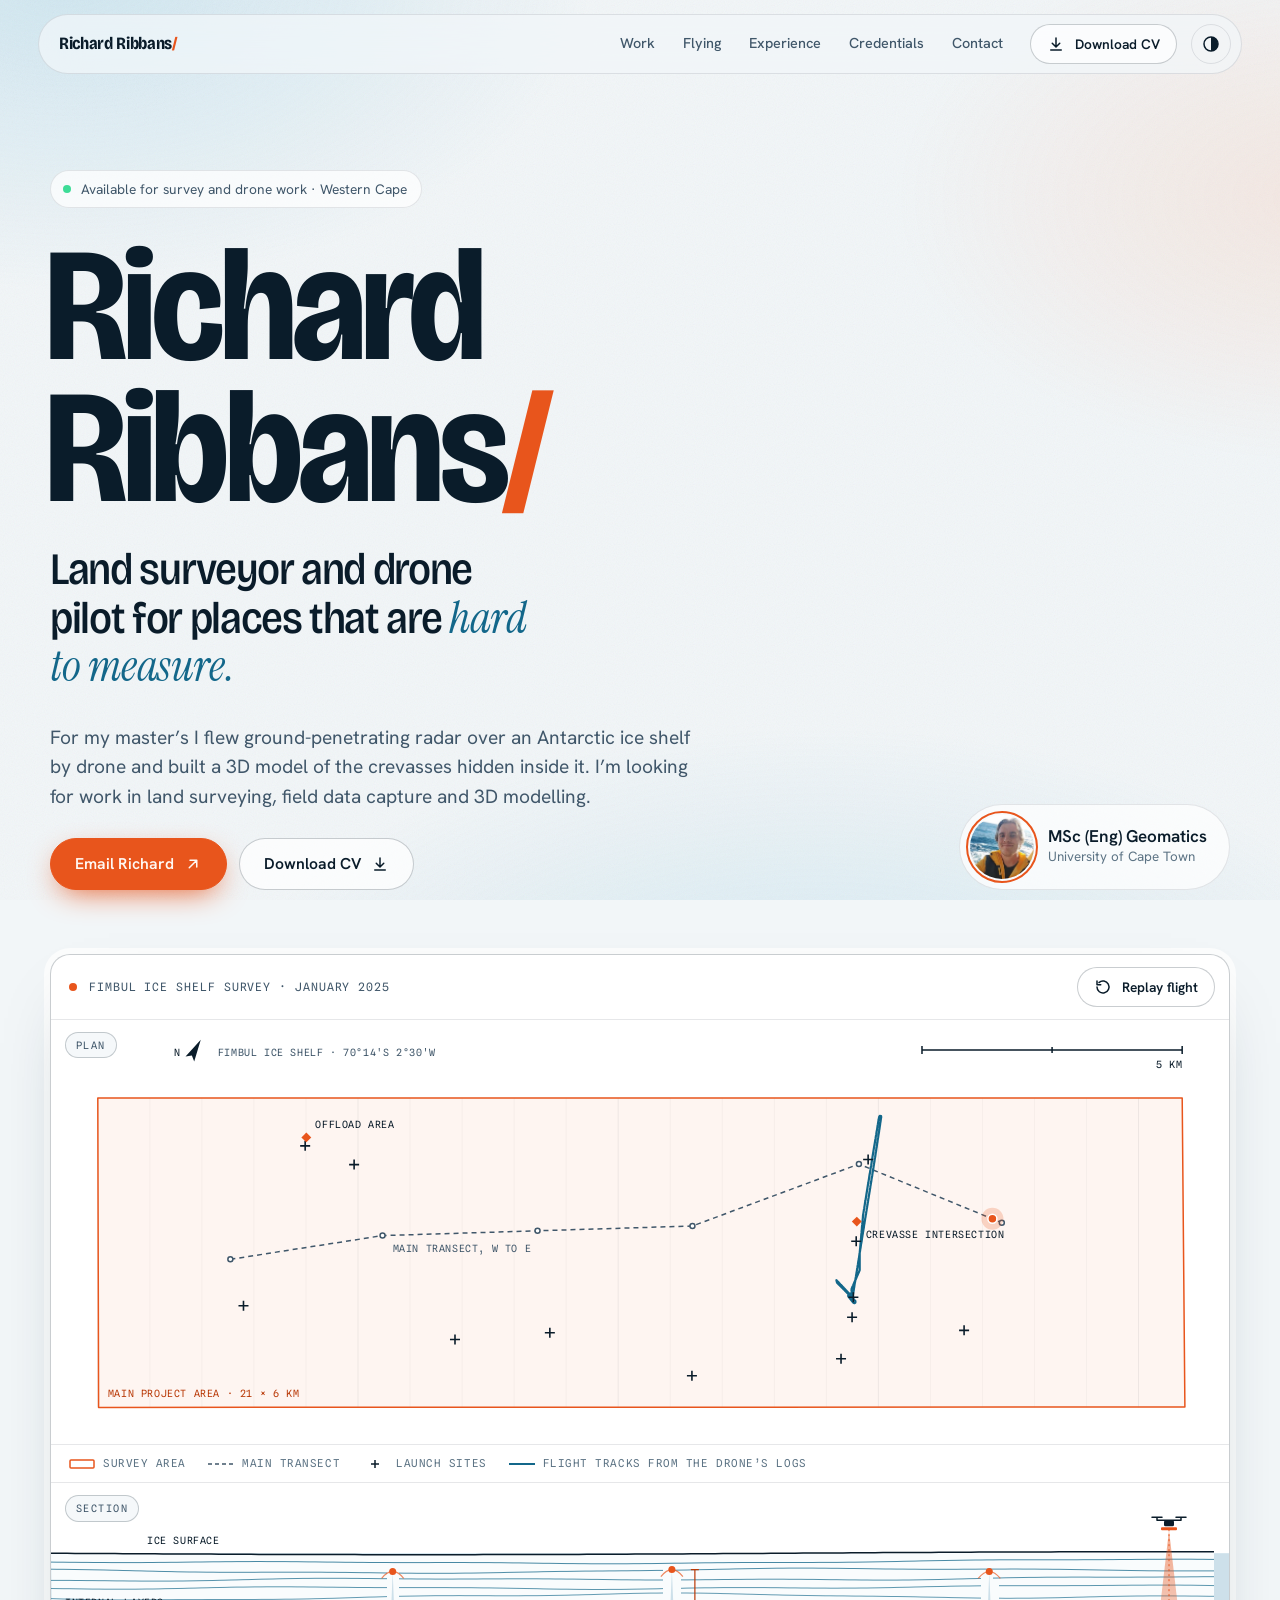
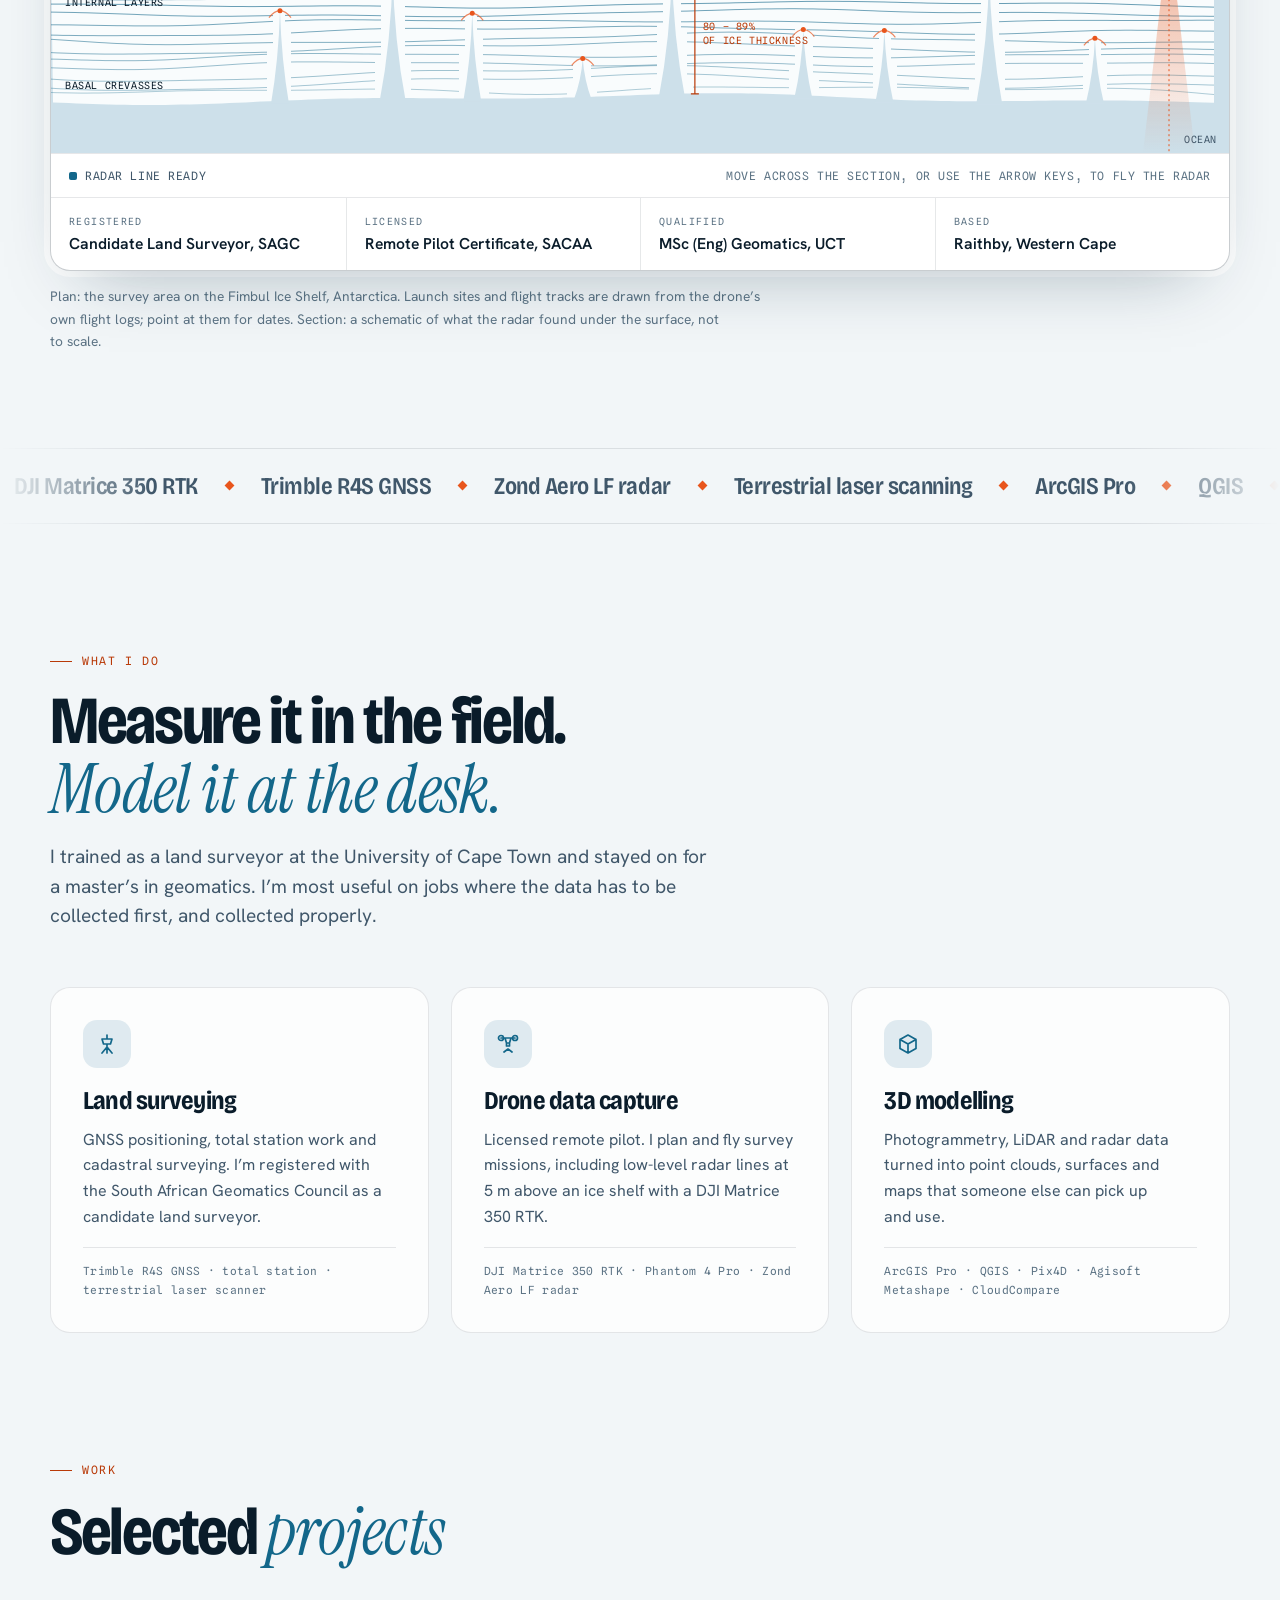
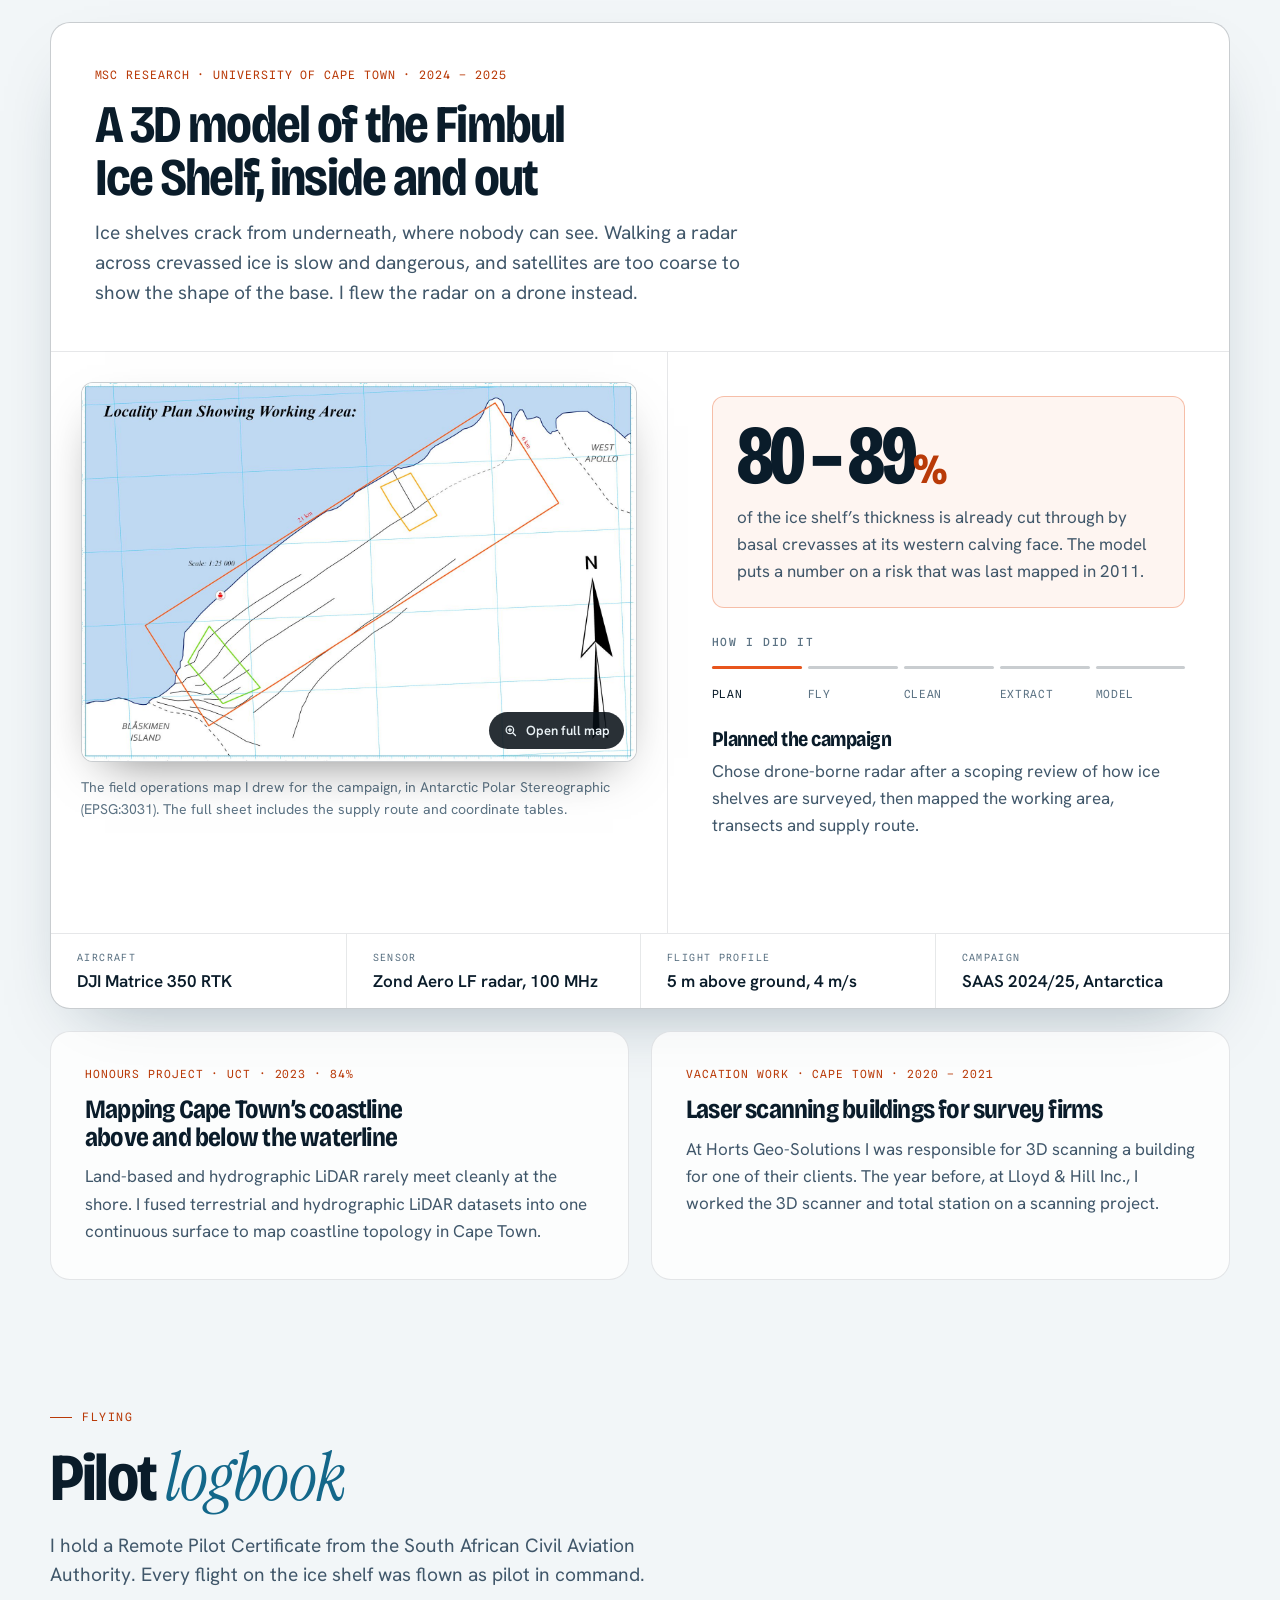
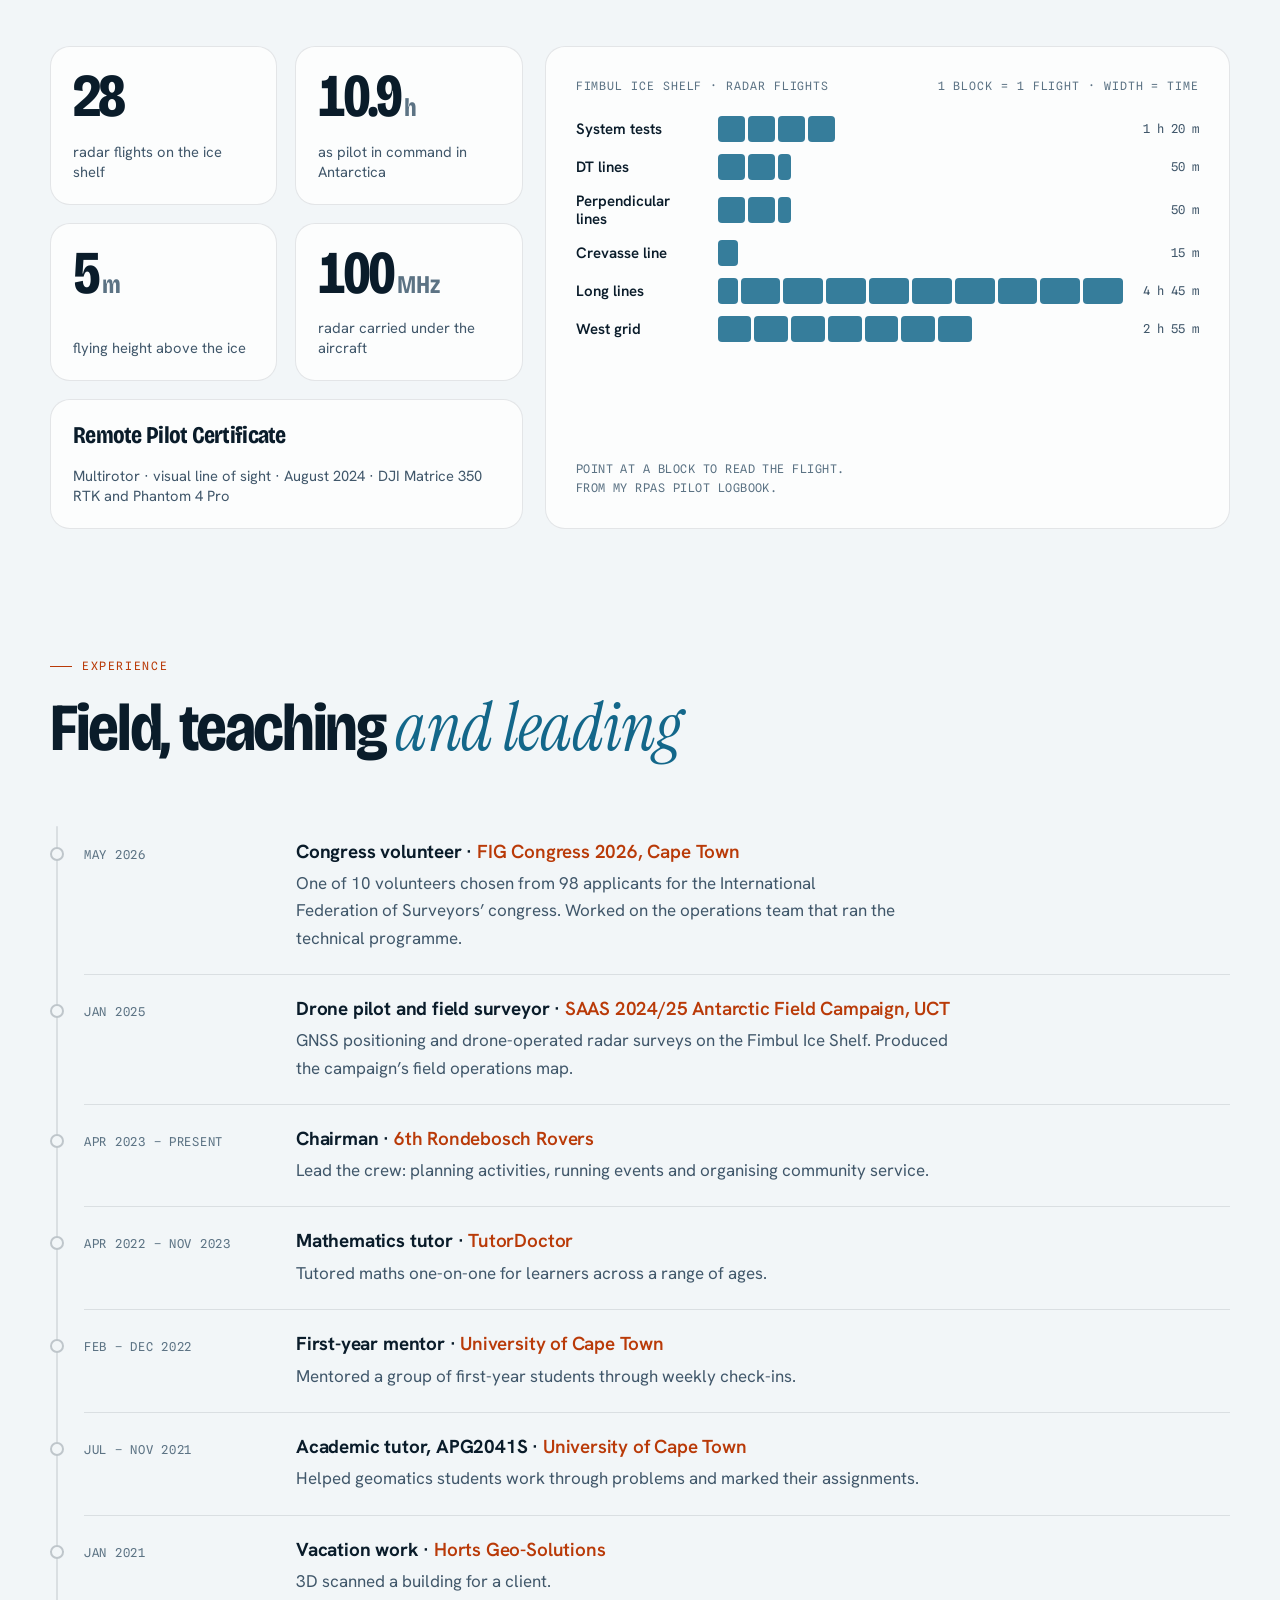
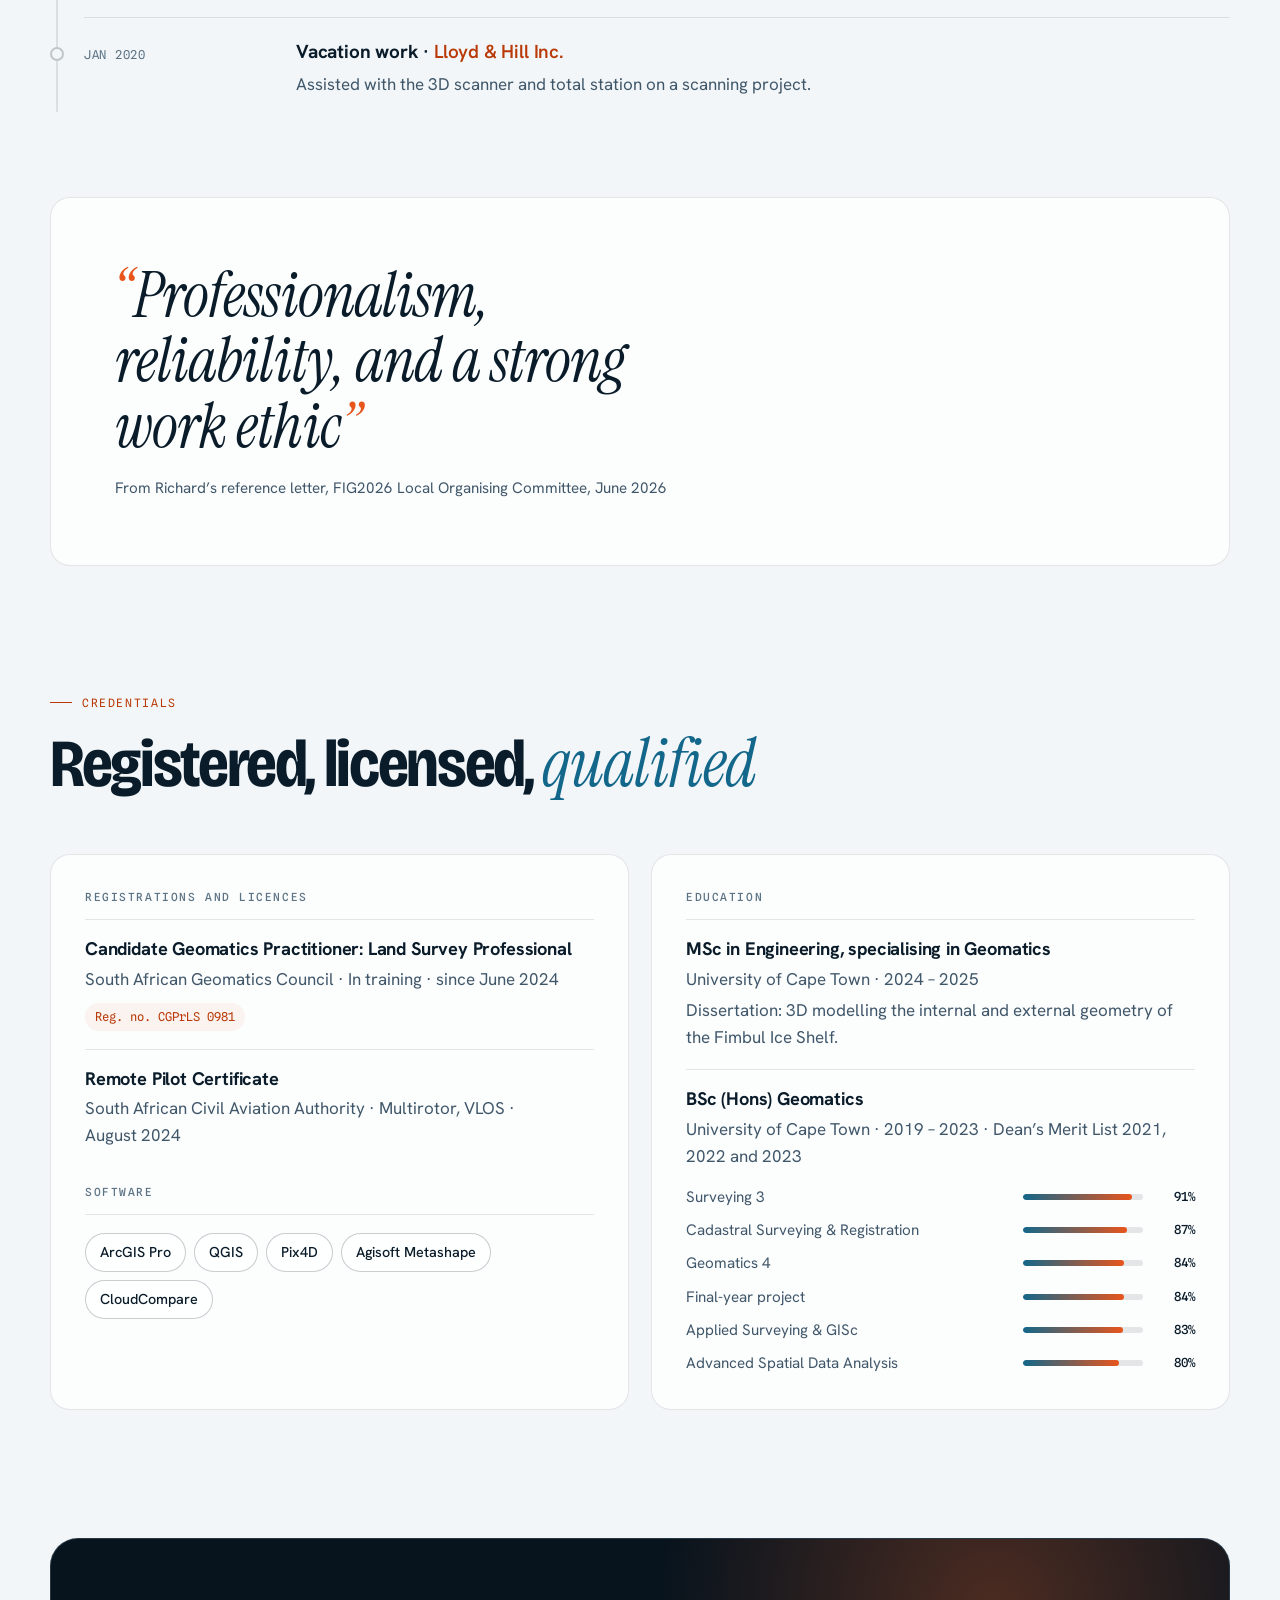
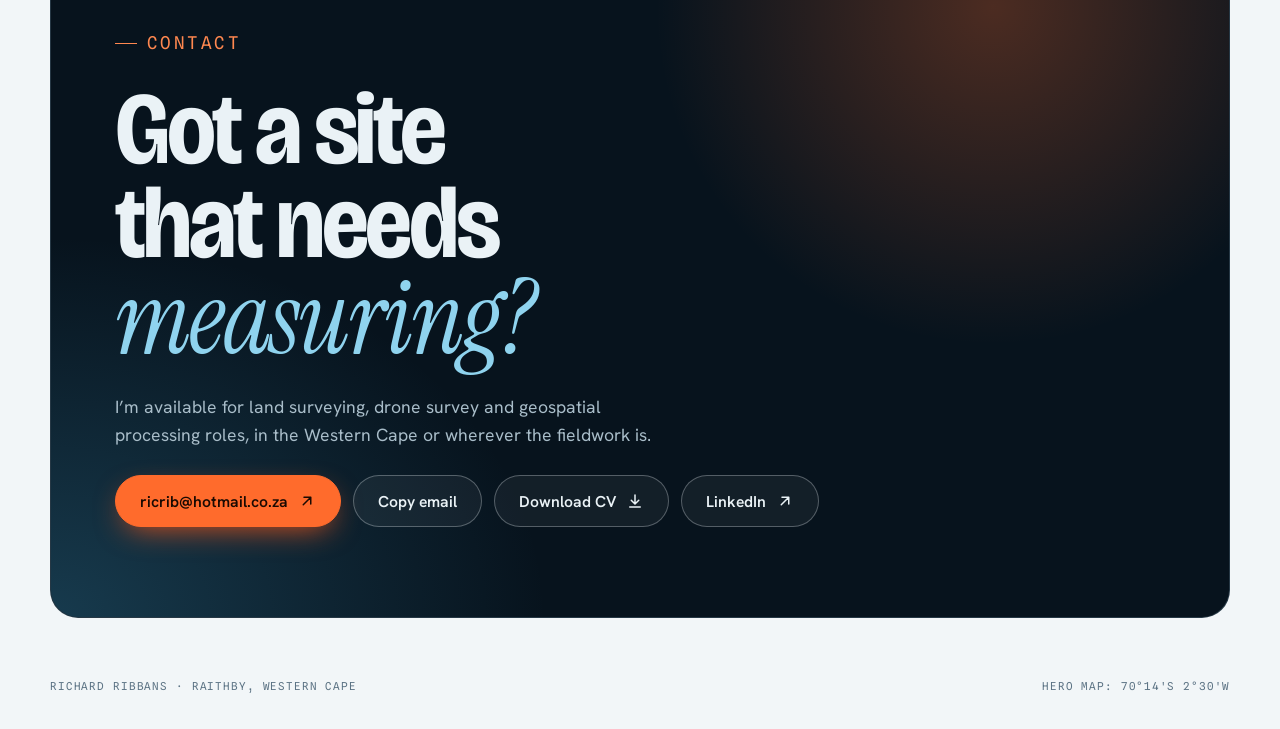
==== index.html @ b188e845 "Add Richard Ribbans portfolio site Single-page portfolio with interactive Fimbul Ice Shelf survey pl" ====
<!doctype html>
<html lang="en">
<head>
<meta charset="utf-8">
<meta name="viewport" content="width=device-width, initial-scale=1, viewport-fit=cover">
<title>Richard Ribbans · Land Surveyor &amp; Drone Pilot</title>
<meta name="description" content="Richard Ribbans is a geomatics graduate, candidate land surveyor and licensed drone pilot in the Western Cape. He flew ground-penetrating radar over Antarctica’s Fimbul Ice Shelf and built a 3D model of its crevasses.">
<meta name="color-scheme" content="dark light">
<meta name="theme-color" content="#060E16">
<meta property="og:type" content="website">
<meta property="og:title" content="Richard Ribbans · Land Surveyor &amp; Drone Pilot">
<meta property="og:description" content="Candidate land surveyor and drone pilot. Drone-borne radar on an Antarctic ice shelf, LiDAR, photogrammetry and field surveying.">
<meta property="og:image" content="assets/fimbul-locality-plan.jpg">
<link rel="icon" href="data:image/svg+xml,%3Csvg xmlns='http://www.w3.org/2000/svg' viewBox='0 0 32 32'%3E%3Crect width='32' height='32' rx='8' fill='%23060E16'/%3E%3Cpath d='M5 21h22' stroke='%23EAF2F6' stroke-width='2'/%3E%3Cpath d='M11 27l3-13 3 13zM19 27l2-9 2 9z' fill='%23FF6B2C'/%3E%3C/svg%3E">
<link rel="preconnect" href="https://fonts.googleapis.com">
<link rel="preconnect" href="https://fonts.gstatic.com" crossorigin>
<link rel="stylesheet" href="https://fonts.googleapis.com/css2?family=Bricolage+Grotesque:opsz,wdth,wght@12..96,75..100,400..800&family=Hanken+Grotesk:wght@400..700&family=Instrument+Serif:ital@0;1&family=Spline+Sans+Mono:wght@400..600&display=swap">
<script>document.documentElement.classList.add('js');try{var t=localStorage.getItem('theme');if(t==='light'||t==='dark')document.documentElement.dataset.theme=t}catch(e){}</script>
<script type="application/ld+json">{"@context":"https://schema.org","@type":"Person","name":"Richard Ribbans","jobTitle":"Candidate Land Surveyor and Drone Pilot","email":"mailto:ricrib@hotmail.co.za","alumniOf":"University of Cape Town","address":{"@type":"PostalAddress","addressLocality":"Raithby","addressRegion":"Western Cape","addressCountry":"ZA"},"sameAs":["https://www.linkedin.com/in/richard-ribbans-9211b8159"]}</script>
<style>
:root{
  /* Polar night: near-black navy, glacier-blue for data, hi-vis survey orange for anything you act on. */
  --bg:#060E16; --bg-2:#0A1722; --snow:#0C1B28; --card:rgba(255,255,255,.035); --card-2:rgba(255,255,255,.06);
  --stroke:rgba(160,205,228,.14); --stroke-2:rgba(160,205,228,.26);
  --ink:#EAF2F6; --ink-2:#A9BDC9; --ink-3:#7C93A2;
  --glacier:#8FD3EE; --glacier-dim:rgba(143,211,238,.14);
  --flag:#FF8850; --flag-fill:#FF6B2C; --flag-ink:#1A0A02; --flag-wash:rgba(255,107,44,.07);
  --ocean:#0A2B3F; --firn:#102738; --line:rgba(160,205,228,.10);
  --glow-a:rgba(60,150,190,.22); --glow-b:rgba(255,107,44,.10);
  --shadow:0 30px 80px -30px rgba(0,0,0,.7);
  --veil:rgba(8,18,27,.72);

  --f-display:"Bricolage Grotesque","Helvetica Neue",Arial,sans-serif;
  --f-serif:"Instrument Serif",Georgia,"Times New Roman",serif;
  --f-body:"Hanken Grotesk","Helvetica Neue",Arial,sans-serif;
  --f-mono:"Spline Sans Mono",ui-monospace,SFMono-Regular,Menlo,Consolas,monospace;

  --wrap:1180px; --gutter:clamp(18px,4vw,44px); --r:20px; --r-sm:12px;
  --ease:cubic-bezier(.2,.7,.1,1);
  color-scheme:dark;
}
@media (prefers-color-scheme: light){
  :root:not([data-theme="dark"]){
    --bg:#F2F6F8; --bg-2:#E8EFF2; --snow:#FFFFFF; --card:rgba(255,255,255,.72); --card-2:rgba(255,255,255,.95);
    --stroke:rgba(10,28,42,.10); --stroke-2:rgba(10,28,42,.22);
    --ink:#0A1C2A; --ink-2:#40576A; --ink-3:#5C7384;
    --glacier:#13678A; --glacier-dim:rgba(19,103,138,.12);
    --flag:#B93A08; --flag-fill:#E8551C; --flag-ink:#FFF8F3; --flag-wash:rgba(232,85,28,.06);
    --ocean:#CDE0EA; --firn:#F9FCFD; --line:rgba(10,28,42,.07);
    --glow-a:rgba(80,170,210,.22); --glow-b:rgba(255,120,60,.12);
    --shadow:0 30px 70px -34px rgba(10,40,60,.35);
    --veil:rgba(242,246,248,.75);
    color-scheme:light;
  }
}
:root[data-theme="light"]{
  --bg:#F2F6F8; --bg-2:#E8EFF2; --snow:#FFFFFF; --card:rgba(255,255,255,.72); --card-2:rgba(255,255,255,.95);
  --stroke:rgba(10,28,42,.10); --stroke-2:rgba(10,28,42,.22);
  --ink:#0A1C2A; --ink-2:#40576A; --ink-3:#5C7384;
  --glacier:#13678A; --glacier-dim:rgba(19,103,138,.12);
  --flag:#B93A08; --flag-fill:#E8551C; --flag-ink:#FFF8F3; --flag-wash:rgba(232,85,28,.06);
  --ocean:#CDE0EA; --firn:#F9FCFD; --line:rgba(10,28,42,.07);
  --glow-a:rgba(80,170,210,.22); --glow-b:rgba(255,120,60,.12);
  --shadow:0 30px 70px -34px rgba(10,40,60,.35);
  --veil:rgba(242,246,248,.75);
  color-scheme:light;
}

*,*::before,*::after{box-sizing:border-box}
html{scroll-behavior:smooth;-webkit-text-size-adjust:100%;scroll-padding-top:96px}
body{margin:0;background:var(--bg);color:var(--ink);font-family:var(--f-body);font-size:1.0625rem;line-height:1.6;-webkit-font-smoothing:antialiased;overflow-x:hidden}
body:has(dialog[open]){overflow:hidden}
img,svg{max-width:100%;display:block}
a{color:inherit}
h1,h2,h3{margin:0;text-wrap:balance}
p{margin:0;text-wrap:pretty}
ul,ol,dl,dd,figure,blockquote{margin:0;padding:0}
ul,ol{list-style:none}
button{font:inherit;color:inherit}
:focus-visible{outline:2px solid var(--flag-fill);outline-offset:3px;border-radius:6px}
::selection{background:var(--flag-fill);color:var(--flag-ink)}
.wrap{width:100%;max-width:calc(var(--wrap) + 2*var(--gutter));margin-inline:auto;padding-inline:var(--gutter)}
.sr-only{position:absolute;width:1px;height:1px;margin:-1px;overflow:hidden;clip:rect(0,0,0,0);white-space:nowrap}
.skip{position:absolute;left:12px;top:-60px;z-index:200;background:var(--flag-fill);color:var(--flag-ink);padding:10px 16px;font-weight:600;text-decoration:none;border-radius:10px}
.skip:focus{top:12px}

/* Atmosphere: two soft lights and a fine grain, fixed behind everything */
.atmo{position:fixed;inset:0;z-index:-1;pointer-events:none;overflow:hidden}
.atmo::before{content:"";position:absolute;inset:-20%;background:radial-gradient(42% 36% at 18% 12%,var(--glow-a),transparent 70%),radial-gradient(34% 30% at 88% 30%,var(--glow-b),transparent 70%),radial-gradient(50% 40% at 60% 100%,var(--glow-a),transparent 70%);animation:drift 26s ease-in-out infinite alternate}
.atmo::after{content:"";position:absolute;inset:0;opacity:.07;mix-blend-mode:overlay;background-image:url("data:image/svg+xml,%3Csvg xmlns='http://www.w3.org/2000/svg' width='160' height='160'%3E%3Cfilter id='n'%3E%3CfeTurbulence type='fractalNoise' baseFrequency='.9' numOctaves='2' stitchTiles='stitch'/%3E%3C/filter%3E%3Crect width='100%25' height='100%25' filter='url(%23n)'/%3E%3C/svg%3E")}
@keyframes drift{to{transform:translate3d(3%,-2%,0) scale(1.06)}}
.progress{position:fixed;left:0;top:0;height:2px;width:100%;z-index:120;background:linear-gradient(90deg,var(--glacier),var(--flag-fill));transform-origin:0 50%;transform:scaleX(0)}

/* Type */
.mono{font-family:var(--f-mono);font-size:.72rem;letter-spacing:.08em;text-transform:uppercase}
.kicker{display:inline-flex;align-items:center;gap:10px;font-family:var(--f-mono);font-size:.72rem;letter-spacing:.14em;text-transform:uppercase;color:var(--flag)}
.kicker::before{content:"";width:22px;height:1px;background:currentColor}
.h2{font-family:var(--f-display);font-stretch:85%;font-weight:700;font-size:clamp(2.3rem,5.4vw,4.2rem);line-height:1;letter-spacing:-.035em}
.h2 em,.hero-tag em{font-family:var(--f-serif);font-style:italic;font-weight:400;letter-spacing:-.01em;color:var(--glacier)}
.lede{font-size:clamp(1.08rem,1.5vw,1.25rem);line-height:1.55;color:var(--ink-2);max-width:60ch}

/* Buttons */
.btn{position:relative;display:inline-flex;align-items:center;gap:10px;min-height:52px;padding:0 24px;border-radius:999px;font-weight:600;font-size:.98rem;text-decoration:none;border:1px solid var(--stroke-2);background:var(--card);color:var(--ink);cursor:pointer;transition:background .25s,border-color .25s,color .25s,box-shadow .25s,transform .35s var(--ease);-webkit-tap-highlight-color:transparent;touch-action:manipulation}
.btn svg{width:18px;height:18px;flex:none;transition:transform .3s var(--ease)}
.btn:hover{border-color:var(--ink);background:var(--card-2)}
.btn:hover .i-arrow{transform:translate(3px,-3px)}
.btn:hover .i-down{transform:translateY(3px)}
.btn-primary{background:var(--flag-fill);border-color:var(--flag-fill);color:var(--flag-ink);box-shadow:0 10px 30px -10px var(--flag-fill)}
.btn-primary:hover{background:var(--flag-fill);border-color:var(--flag-fill);box-shadow:0 16px 40px -10px var(--flag-fill)}
.btn-sm{min-height:40px;padding:0 16px;font-size:.86rem}

/* Header: a floating glass bar */
.head{position:fixed;top:max(14px,env(safe-area-inset-top));left:0;right:0;z-index:100;pointer-events:none}
.head-in{pointer-events:auto;max-width:calc(var(--wrap) + 24px);margin-inline:auto;width:calc(100% - 2*var(--gutter) + 24px);height:60px;display:flex;align-items:center;gap:14px;padding:0 10px 0 20px;border-radius:999px;background:var(--veil);border:1px solid var(--stroke);backdrop-filter:blur(18px) saturate(1.4);-webkit-backdrop-filter:blur(18px) saturate(1.4);box-shadow:var(--shadow)}
.brand{font-family:var(--f-display);font-stretch:85%;font-weight:700;font-size:1.08rem;letter-spacing:-.02em;text-decoration:none;white-space:nowrap}
.brand b{color:var(--flag-fill)}
.nav{margin-left:auto;display:flex;gap:2px}
.nav a{position:relative;font-size:.9rem;font-weight:500;text-decoration:none;color:var(--ink-2);padding:8px 13px;border-radius:999px;transition:color .2s,background .2s}
.nav a:hover{color:var(--ink)}
.nav a.on{color:var(--ink);background:var(--card-2)}
.theme{width:40px;height:40px;display:grid;place-items:center;border:1px solid var(--stroke);border-radius:50%;background:transparent;cursor:pointer;flex:none;transition:border-color .2s,transform .5s var(--ease)}
.theme:hover{border-color:var(--ink);transform:rotate(180deg)}
@media (max-width:900px){.nav{display:none}.head-in .btn{margin-left:auto}}
@media (max-width:420px){.head-in .btn span{display:none}.head-in .btn{padding:0 12px}}

/* Hero */
.hero{padding:clamp(120px,15vw,170px) 0 0}
.status{display:inline-flex;align-items:center;gap:10px;padding:7px 14px 7px 12px;border-radius:999px;border:1px solid var(--stroke);background:var(--card);font-size:.86rem;color:var(--ink-2)}
.status i{width:8px;height:8px;border-radius:50%;background:#3DDC97;box-shadow:0 0 0 0 rgba(61,220,151,.6);animation:pulse 2.4s infinite;flex:none}
@keyframes pulse{70%{box-shadow:0 0 0 9px rgba(61,220,151,0)}100%{box-shadow:0 0 0 0 rgba(61,220,151,0)}}
.hero-name{margin-top:clamp(18px,2.4vw,28px);font-family:var(--f-display);font-stretch:88%;font-weight:700;font-size:clamp(3.4rem,12.6vw,10.8rem);line-height:.88;letter-spacing:-.03em;margin-left:-.03em}
.hero-name .ln{display:block;overflow:hidden;padding-bottom:.08em;margin-bottom:-.08em}
.hero-name .ln>span{display:inline-block}
.js .hero-name .ln>span{transform:translateY(105%);animation:rise 1s var(--ease) forwards}
.js .hero-name .ln:nth-child(2)>span{animation-delay:.12s}
.hero-name b{color:var(--flag-fill);font-weight:700}
@keyframes rise{to{transform:none}}
.hero-tag{margin-top:clamp(16px,2vw,26px);font-family:var(--f-display);font-stretch:90%;font-weight:500;font-size:clamp(1.5rem,3.5vw,2.9rem);line-height:1.08;letter-spacing:-.03em;max-width:21ch}
.hero-row{display:grid;grid-template-columns:minmax(0,1fr) auto;gap:clamp(20px,4vw,56px);align-items:end;margin-top:clamp(20px,2.6vw,32px)}
.hero-cta{display:flex;flex-wrap:wrap;gap:12px;margin-top:26px}
.who{display:flex;align-items:center;gap:14px;padding:10px 22px 10px 10px;border-radius:999px;border:1px solid var(--stroke);background:var(--card)}
.who img{width:64px;height:64px;border-radius:50%;object-fit:cover;outline:2px solid var(--flag-fill);outline-offset:2px}
.who b{display:block;font-weight:600;line-height:1.2}
.who span{display:block;font-size:.84rem;color:var(--ink-3)}
@media (max-width:820px){.hero-row{grid-template-columns:1fr;align-items:start}.who{justify-self:start}}

/* The sheet: plan above, section below, title block at the foot — laid out the way a survey drawing is. */
.sheet{position:relative;margin-top:clamp(36px,5vw,64px);border-radius:var(--r);border:1px solid var(--stroke-2);background:var(--snow);box-shadow:var(--shadow),0 0 0 6px var(--card);overflow:hidden}
.sheet-bar{display:flex;align-items:center;gap:12px;padding:12px 14px 12px 18px;border-bottom:1px solid var(--stroke)}
.sheet-bar .mono{color:var(--ink-2)}
.sheet-bar .dot{width:8px;height:8px;border-radius:50%;background:var(--flag-fill);flex:none}
.sheet-bar button{margin-left:auto}
.panel{position:relative;border-bottom:1px solid var(--stroke)}
.panel-tag{position:absolute;left:14px;top:12px;z-index:2;border:1px solid var(--stroke-2);background:var(--veil);border-radius:999px;font-family:var(--f-mono);font-size:.64rem;letter-spacing:.14em;text-transform:uppercase;padding:4px 10px;color:var(--ink-2)}
.panel svg{width:100%;height:auto}
#section{cursor:ew-resize;touch-action:pan-y}
.sheet text{font-family:var(--f-mono);font-size:10px;letter-spacing:.06em;text-transform:uppercase;fill:var(--ink-2)}
.sheet .t-strong{fill:var(--ink)}
.sheet .t-flag{fill:var(--flag)}
.hit{fill:transparent;stroke:transparent;cursor:pointer;outline-offset:0}
.site-mark{transition:stroke .2s}
.hit:hover+.site-mark,.hit:focus-visible+.site-mark{stroke:var(--flag-fill)}
.tip{position:absolute;z-index:5;pointer-events:none;transform:translate(-50%,calc(-100% - 12px));padding:7px 11px;border-radius:10px;background:var(--ink);color:var(--bg);font-family:var(--f-mono);font-size:.68rem;letter-spacing:.04em;white-space:nowrap;opacity:0;transition:opacity .15s}
.tip.on{opacity:1}
.readout{display:flex;flex-wrap:wrap;align-items:center;gap:8px 18px;padding:11px 18px;border-bottom:1px solid var(--stroke);font-family:var(--f-mono);font-size:.72rem;letter-spacing:.05em;text-transform:uppercase;color:var(--ink-2);min-height:44px}
.readout b{font-weight:500;color:var(--ink)}
.readout .state{display:inline-flex;align-items:center;gap:8px}
.readout .state::before{content:"";width:8px;height:8px;border-radius:2px;background:var(--glacier)}
.readout .state.hot{color:var(--flag)}
.readout .state.hot::before{background:var(--flag-fill)}
.readout .hint{margin-left:auto;color:var(--ink-3)}
.legend{display:flex;flex-wrap:wrap;gap:6px 22px;padding:10px 18px;border-bottom:1px solid var(--stroke);font-family:var(--f-mono);font-size:.68rem;letter-spacing:.05em;text-transform:uppercase;color:var(--ink-3)}
.legend span{display:inline-flex;align-items:center;gap:8px}
.legend svg{width:26px;height:10px;flex:none}
.titleblock{display:grid;grid-template-columns:repeat(4,1fr)}
.titleblock div{padding:16px 18px;border-left:1px solid var(--stroke)}
.titleblock div:first-child{border-left:0}
.titleblock dt{font-family:var(--f-mono);font-size:.62rem;letter-spacing:.14em;text-transform:uppercase;color:var(--ink-3)}
.titleblock dd{font-weight:600;font-size:.98rem;line-height:1.3;margin-top:4px}
@media (max-width:760px){.titleblock{grid-template-columns:1fr 1fr}.titleblock div:nth-child(3){border-left:0}.titleblock div:nth-child(n+3){border-top:1px solid var(--stroke)}.readout .hint{margin-left:0}}
.sheet-note{margin-top:14px;font-size:.86rem;color:var(--ink-3);max-width:90ch}
.trk{fill:none;stroke:var(--glacier);stroke-width:2.2;stroke-linejoin:round;stroke-linecap:round;stroke-dasharray:1;stroke-dashoffset:1;animation:draw 2.6s .5s ease-out forwards}
@keyframes draw{to{stroke-dashoffset:0}}
.drawn .trk{animation:none;stroke-dashoffset:0}
.drawn .hero-name .ln>span{animation:none;transform:none}

/* Kit marquee */
.kit-band{margin-top:clamp(56px,8vw,96px);border-block:1px solid var(--stroke);overflow:hidden;-webkit-mask-image:linear-gradient(90deg,transparent,#000 12%,#000 88%,transparent);mask-image:linear-gradient(90deg,transparent,#000 12%,#000 88%,transparent)}
.kit-track{display:flex;width:max-content;animation:slide 44s linear infinite}
.kit-band:hover .kit-track,.kit-band.paused .kit-track{animation-play-state:paused}
.kit-track ul{display:flex;flex:none}
.kit-track li{display:flex;align-items:center;gap:28px;padding:18px 14px;font-family:var(--f-display);font-stretch:85%;font-weight:600;font-size:clamp(1.1rem,2vw,1.5rem);letter-spacing:-.02em;color:var(--ink-2);white-space:nowrap}
.kit-track li::after{content:"";width:7px;height:7px;background:var(--flag-fill);transform:rotate(45deg)}
@keyframes slide{to{transform:translateX(-50%)}}

/* Sections */
.sec{padding:clamp(72px,10vw,136px) 0 0}
.sec-head{display:grid;gap:18px;margin-bottom:clamp(30px,4.4vw,56px);justify-items:start}

/* Reveal on scroll (only when JS is running) */
.js [data-r]{opacity:0;transform:translateY(26px);transition:opacity .8s var(--ease),transform .9s var(--ease);transition-delay:calc(var(--i,0)*80ms)}
.js [data-r].in{opacity:1;transform:none}

/* Cards with a cursor-following light */
.glass{position:relative;border-radius:var(--r);border:1px solid var(--stroke);background:var(--card);overflow:hidden}
.glass::before{content:"";position:absolute;inset:0;pointer-events:none;opacity:0;transition:opacity .35s;background:radial-gradient(380px circle at var(--mx,50%) var(--my,50%),var(--glacier-dim),transparent 65%)}
.glass:hover{border-color:var(--stroke-2)}
.glass:hover::before{opacity:1}
.glass>*{position:relative}
.lift{transition:opacity .8s var(--ease),transform .5s var(--ease),border-color .3s}
.js .lift.in:hover,.lift:hover{transform:translateY(-6px)}

.does{display:grid;grid-template-columns:repeat(3,1fr);gap:clamp(14px,2vw,22px)}
.does li{padding:clamp(22px,2.6vw,32px);display:grid;gap:12px;align-content:start}
.does .ico{width:48px;height:48px;border-radius:14px;display:grid;place-items:center;background:var(--glacier-dim);color:var(--glacier);margin-bottom:8px}
.does .ico svg{width:24px;height:24px}
.does h3{font-family:var(--f-display);font-stretch:85%;font-weight:700;font-size:1.6rem;line-height:1.05;letter-spacing:-.03em}
.does p{color:var(--ink-2);font-size:1rem}
.does .kit{margin-top:6px;padding-top:14px;border-top:1px solid var(--stroke);font-family:var(--f-mono);font-size:.7rem;letter-spacing:.03em;color:var(--ink-3);line-height:1.7}
@media (max-width:860px){.does{grid-template-columns:1fr}}

/* Case study */
.case{border-radius:var(--r);border:1px solid var(--stroke-2);background:var(--snow);box-shadow:var(--shadow);overflow:hidden}
.case-head{padding:clamp(22px,3.4vw,44px);border-bottom:1px solid var(--stroke);display:grid;gap:14px}
.case-head h3{font-family:var(--f-display);font-stretch:85%;font-weight:700;font-size:clamp(1.9rem,4.4vw,3.3rem);line-height:1;letter-spacing:-.035em;max-width:18ch}
.case-body{display:grid;grid-template-columns:minmax(0,1.1fr) minmax(0,1fr)}
.case-fig{border-right:1px solid var(--stroke);padding:clamp(16px,2.4vw,30px);display:flex;flex-direction:column;gap:14px;perspective:1100px}
.zoom{position:relative;display:block;padding:0;border:1px solid var(--stroke-2);border-radius:var(--r-sm);overflow:hidden;background:#fff;cursor:zoom-in;transition:transform .5s var(--ease),box-shadow .5s;box-shadow:0 20px 50px -24px rgba(0,0,0,.55)}
.zoom img{width:100%;height:auto}
.zoom span{position:absolute;right:12px;bottom:12px;display:inline-flex;align-items:center;gap:8px;padding:8px 14px;border-radius:999px;background:rgba(6,14,22,.86);color:#EAF2F6;font-size:.82rem;font-weight:600}
.zoom span svg{width:15px;height:15px}
.case-fig figcaption{font-size:.88rem;color:var(--ink-3)}
.case-text{padding:clamp(22px,3.4vw,44px);display:grid;gap:26px;align-content:start}
.finding{position:relative;padding:22px 24px;border-radius:var(--r-sm);background:var(--flag-wash);border:1px solid color-mix(in srgb,var(--flag-fill) 34%,transparent)}
.finding strong{display:block;font-family:var(--f-display);font-stretch:80%;font-weight:700;font-size:clamp(3.2rem,7vw,5.2rem);line-height:.9;letter-spacing:-.05em;font-variant-numeric:tabular-nums}
.finding strong small{font-size:.5em;color:var(--flag);letter-spacing:-.02em}
.finding>span{display:block;margin-top:10px;color:var(--ink-2)}

/* Method stepper */
.method h4{margin:0 0 14px;font-family:var(--f-mono);font-size:.7rem;font-weight:500;letter-spacing:.14em;text-transform:uppercase;color:var(--ink-3)}
.method-nav{display:none}
.js .method-nav{display:grid;grid-template-columns:repeat(5,1fr);gap:6px;margin-bottom:18px}
.method-nav button{position:relative;min-height:44px;padding:14px 0 0;border:0;background:none;text-align:left;cursor:pointer;font-family:var(--f-mono);font-size:.7rem;letter-spacing:.06em;text-transform:uppercase;color:var(--ink-3);transition:color .2s;touch-action:manipulation}
.method-nav button::before,.method-nav button::after{content:"";position:absolute;left:0;top:0;height:3px;border-radius:3px;width:100%;background:var(--stroke-2)}
.method-nav button::after{background:var(--flag-fill);transform:scaleX(0);transform-origin:0 50%}
.method-nav button.done::after,.method-nav button.on::after{transform:scaleX(1)}
.method-nav button.on,.method-nav button:hover{color:var(--ink)}
.method-nav.auto button.on::after{animation:fill 5s linear forwards}
@keyframes fill{from{transform:scaleX(0)}to{transform:scaleX(1)}}
.steps{display:grid;gap:16px}
.steps li b{display:block;font-family:var(--f-display);font-stretch:85%;font-weight:700;font-size:1.3rem;letter-spacing:-.025em;line-height:1.15;margin-bottom:6px}
.steps li span{color:var(--ink-2)}
.js .steps{display:block;min-height:9.5em}
.js .steps li{display:none}
.js .steps li.on{display:block;animation:stepin .5s var(--ease)}
@keyframes stepin{from{opacity:0;transform:translateY(10px)}}
.spec{display:grid;grid-template-columns:repeat(4,1fr);border-top:1px solid var(--stroke)}
.spec div{padding:16px clamp(16px,2.4vw,26px);border-left:1px solid var(--stroke)}
.spec div:first-child{border-left:0}
.spec dt{font-family:var(--f-mono);font-size:.62rem;letter-spacing:.14em;text-transform:uppercase;color:var(--ink-3)}
.spec dd{font-weight:600;margin-top:4px;line-height:1.3}
@media (max-width:920px){.case-body{grid-template-columns:1fr}.case-fig{border-right:0;border-bottom:1px solid var(--stroke)}.spec{grid-template-columns:1fr 1fr}.spec div:nth-child(3){border-left:0}.spec div:nth-child(n+3){border-top:1px solid var(--stroke)}}
@media (max-width:480px){.method-nav button{font-size:.6rem;letter-spacing:.02em}.js .steps{min-height:12.5em}}

.more{display:grid;grid-template-columns:1fr 1fr;gap:clamp(14px,2vw,22px);margin-top:clamp(14px,2vw,22px)}
.card{padding:clamp(22px,2.8vw,34px);display:grid;gap:12px;align-content:start}
.card h3{font-family:var(--f-display);font-stretch:85%;font-weight:700;font-size:1.65rem;line-height:1.05;letter-spacing:-.03em}
.card p{color:var(--ink-2)}
.card .meta{font-family:var(--f-mono);font-size:.7rem;letter-spacing:.08em;text-transform:uppercase;color:var(--flag)}
@media (max-width:760px){.more{grid-template-columns:1fr}}

/* Flying */
.fly{display:grid;grid-template-columns:minmax(0,1fr) minmax(0,1.45fr);gap:clamp(14px,2vw,22px);align-items:stretch}
.nums{display:grid;grid-template-columns:1fr 1fr;gap:clamp(12px,1.6vw,18px)}
.num{padding:22px;display:grid;align-content:space-between;gap:18px;min-height:150px}
.num b{font-family:var(--f-display);font-stretch:80%;font-weight:700;font-size:clamp(2.6rem,5vw,3.8rem);line-height:.9;letter-spacing:-.05em;font-variant-numeric:tabular-nums}
.num b small{font-size:.42em;color:var(--ink-3);letter-spacing:-.01em;margin-left:4px}
.num>span{font-size:.92rem;color:var(--ink-2);line-height:1.35}
.num.wide{grid-column:1/-1;min-height:0}
.num.wide b{font-size:1.5rem;letter-spacing:-.03em;line-height:1.1}
.strip-wrap{padding:clamp(18px,2.6vw,30px);display:flex;flex-direction:column}
.strip-title{display:flex;justify-content:space-between;gap:12px;flex-wrap:wrap;margin-bottom:20px;color:var(--ink-3)}
.strip{display:grid;gap:12px}
.strip-row{display:grid;grid-template-columns:128px 1fr 62px;gap:14px;align-items:center}
.strip-row .lab{font-size:.94rem;font-weight:600;line-height:1.2}
.strip-row .tot{font-family:var(--f-mono);font-size:.76rem;color:var(--ink-2);text-align:right;white-space:nowrap}
.blocks{display:flex;gap:3px;height:26px}
.blocks i{display:block;height:100%;min-width:3px;border-radius:4px;background:var(--glacier);opacity:.85;transform-origin:0 50%;transition:background .2s,opacity .2s,transform .7s var(--ease);transition-delay:0s,0s,calc(var(--n)*26ms)}
.js .strip:not(.in) .blocks i{transform:scaleX(0)}
.blocks i:hover{background:var(--flag-fill);opacity:1}
.strip-read{margin-top:auto;padding-top:20px;font-family:var(--f-mono);font-size:.74rem;letter-spacing:.04em;text-transform:uppercase;color:var(--ink-3);min-height:4.6em}
.strip-read b{color:var(--ink);font-weight:500}
@media (max-width:920px){.fly{grid-template-columns:1fr}}
@media (max-width:480px){.strip-row{grid-template-columns:88px 1fr 52px;gap:8px}.strip-row .lab{font-size:.84rem}}

/* Experience timeline */
.xp{position:relative;padding-left:34px}
.xp::before,.xp-fill{content:"";position:absolute;left:6px;top:8px;bottom:8px;width:2px;border-radius:2px;background:var(--stroke)}
.xp-fill{background:linear-gradient(180deg,var(--flag-fill),var(--glacier));transform-origin:50% 0;transform:scaleY(0)}
.xp li{position:relative;display:grid;grid-template-columns:180px minmax(0,1fr);gap:6px 32px;padding:22px 0;border-bottom:1px solid var(--stroke)}
.xp li:last-of-type{border-bottom:0}
.xp li::before{content:"";position:absolute;left:-34px;top:29px;width:14px;height:14px;border-radius:50%;background:var(--bg);border:2px solid var(--stroke-2);transition:border-color .4s,background .4s,box-shadow .4s}
.xp li.lit::before{border-color:var(--flag-fill);background:var(--flag-fill);box-shadow:0 0 0 5px var(--flag-wash)}
.xp .when{font-family:var(--f-mono);font-size:.76rem;letter-spacing:.06em;text-transform:uppercase;color:var(--ink-3);padding-top:5px}
.xp h3{font-size:1.18rem;font-weight:700;line-height:1.3;letter-spacing:-.01em}
.xp .org{color:var(--flag);font-weight:600}
.xp p{color:var(--ink-2);margin-top:6px;max-width:66ch}
@media (max-width:720px){.xp li{grid-template-columns:1fr}}

.quote{margin-top:clamp(40px,6vw,80px);padding:clamp(28px,5vw,64px);display:grid;gap:18px}
.quote blockquote{font-family:var(--f-serif);font-style:italic;font-size:clamp(2rem,5vw,3.9rem);line-height:1.05;letter-spacing:-.015em;max-width:20ch}
.quote blockquote::before{content:"“";color:var(--flag-fill)}
.quote blockquote::after{content:"”";color:var(--flag-fill)}
.quote figcaption{color:var(--ink-2);font-size:.95rem}

/* Credentials */
.creds{display:grid;grid-template-columns:1fr 1fr;gap:clamp(14px,2vw,22px)}
.cred{padding:clamp(22px,2.8vw,34px)}
.col-h{font-family:var(--f-mono);font-size:.7rem;font-weight:500;letter-spacing:.14em;text-transform:uppercase;color:var(--ink-3);padding-bottom:12px;border-bottom:1px solid var(--stroke)}
.reg>li{padding:18px 0;border-bottom:1px solid var(--stroke)}
.reg>li:last-child{border-bottom:0;padding-bottom:0}
.reg h3{font-size:1.14rem;font-weight:700;line-height:1.3;letter-spacing:-.01em}
.reg p{color:var(--ink-2);margin-top:4px}
.reg .no{display:inline-block;font-family:var(--f-mono);font-size:.76rem;color:var(--flag);margin-top:10px;padding:4px 10px;border-radius:999px;background:var(--flag-wash)}
.marks{margin-top:14px;display:grid;gap:9px}
.marks li{display:grid;grid-template-columns:minmax(0,1fr) 120px 40px;gap:12px;align-items:center;font-size:.95rem;color:var(--ink-2)}
.marks .bar{height:6px;border-radius:6px;background:var(--stroke);overflow:hidden}
.marks .bar i{display:block;height:100%;border-radius:6px;background:linear-gradient(90deg,var(--glacier),var(--flag-fill));transform-origin:0 50%;transition:transform 1.1s var(--ease);transition-delay:calc(var(--n)*90ms)}
.js .marks:not(.in) .bar i{transform:scaleX(0)}
.marks b{font-family:var(--f-mono);font-size:.78rem;font-weight:500;color:var(--ink);text-align:right;font-variant-numeric:tabular-nums}
.tools{display:flex;flex-wrap:wrap;gap:8px;padding-top:18px}
.tools li{font-size:.9rem;font-weight:500;border:1px solid var(--stroke-2);border-radius:999px;padding:7px 14px;background:var(--card);transition:border-color .2s,transform .3s var(--ease)}
.tools li:hover{border-color:var(--glacier);transform:translateY(-2px)}
.cred .gap{margin-top:34px}
@media (max-width:860px){.creds{grid-template-columns:1fr}}
@media (max-width:480px){.marks li{grid-template-columns:minmax(0,1fr) 64px 40px}}

/* Contact */
.contact{margin-top:clamp(72px,10vw,136px);padding-bottom:clamp(20px,3vw,40px)}
.contact-in{position:relative;border-radius:calc(var(--r) + 8px);overflow:hidden;padding:clamp(40px,7vw,96px) clamp(24px,5vw,72px);display:grid;gap:26px;justify-items:start;background:#07131D;color:#EAF2F6;border:1px solid rgba(160,205,228,.2)}
.contact-in::before{content:"";position:absolute;inset:0;pointer-events:none;background:radial-gradient(520px circle at var(--mx,80%) var(--my,10%),rgba(255,107,44,.28),transparent 65%),radial-gradient(60% 80% at 0% 100%,rgba(60,150,190,.3),transparent 70%)}
.contact-in>*{position:relative}
.contact .kicker{color:#FF8850}
.contact h2{font-family:var(--f-display);font-stretch:88%;font-weight:700;font-size:clamp(2.7rem,8vw,6.6rem);line-height:.92;letter-spacing:-.03em;max-width:12ch}
.contact h2 em{font-family:var(--f-serif);font-style:italic;font-weight:400;letter-spacing:-.02em;color:#8FD3EE}
.contact p{max-width:54ch;color:#A9BDC9;font-size:1.1rem}
.contact .btn{border-color:rgba(234,242,246,.3);background:rgba(255,255,255,.05);color:#EAF2F6}
.contact .btn:hover{border-color:#EAF2F6;background:rgba(255,255,255,.1)}
.contact .btn-primary,.contact .btn-primary:hover{background:#FF6B2C;border-color:#FF6B2C;color:#1A0A02}
.mailrow{display:flex;flex-wrap:wrap;align-items:center;gap:12px}
.foot .wrap{padding-block:22px 34px;display:flex;flex-wrap:wrap;gap:8px 24px;justify-content:space-between;font-family:var(--f-mono);font-size:.68rem;letter-spacing:.08em;text-transform:uppercase;color:var(--ink-3)}

/* Map lightbox */
.lightbox{width:100vw;height:100dvh;max-width:none;max-height:none;margin:0;padding:0;border:0;background:rgba(4,10,16,.96);color:#EAF2F6;overscroll-behavior:contain}
.lightbox::backdrop{background:rgba(4,10,16,.6)}
.lightbox[open]{display:grid;grid-template-rows:auto 1fr;animation:lb .35s var(--ease)}
@keyframes lb{from{opacity:0}}
.lb-bar{display:flex;align-items:center;gap:12px;padding:12px 16px;font-size:.9rem}
.lb-bar span{color:#A9BDC9}
.lb-bar .btn{margin-left:auto;border-color:rgba(234,242,246,.3);color:#EAF2F6;background:rgba(255,255,255,.06)}
.lb-scroll{overflow:auto;display:grid;place-items:center;padding:0 16px 16px;overscroll-behavior:contain;min-height:0}
.lb-scroll img{max-width:100%;max-height:calc(100dvh - 92px);width:auto;height:auto;object-fit:contain;cursor:zoom-in;background:#fff;border-radius:8px}
.lb-scroll.big{place-items:start}
.lb-scroll.big img{max-width:none;max-height:none;width:2600px;cursor:zoom-out}

@media (prefers-reduced-motion: reduce){
  html{scroll-behavior:auto}
  .trk,.kit-track,.atmo::before,.status i{animation:none}
  .trk{stroke-dashoffset:0}
  .js .hero-name .ln>span{animation:none;transform:none}
  .js [data-r]{opacity:1;transform:none;transition:none}
  .kit-track{flex-wrap:wrap;width:auto}.kit-track ul[aria-hidden]{display:none}.kit-track ul{flex-wrap:wrap}
  .js .strip:not(.in) .blocks i,.js .marks:not(.in) .bar i{transform:none}
  .method-nav.auto button.on::after{animation:none}
  *{transition-duration:.01ms!important}
}
</style>
</head>
<body>
<a class="skip" href="#main">Skip to content</a>
<div class="atmo" aria-hidden="true"></div>
<div class="progress" id="progress" aria-hidden="true"></div>

<header class="head">
  <div class="head-in">
    <a class="brand" href="#top">Richard Ribbans<b>/</b></a>
    <nav class="nav" aria-label="Sections">
      <a href="#work">Work</a>
      <a href="#flying">Flying</a>
      <a href="#experience">Experience</a>
      <a href="#credentials">Credentials</a>
      <a href="#contact">Contact</a>
    </nav>
    <a class="btn btn-sm" href="assets/Richard-Ribbans-CV.pdf" download="Richard-Ribbans-CV.pdf" aria-label="Download CV (PDF)">
      <svg class="i-down" viewBox="0 0 24 24" fill="none" stroke="currentColor" stroke-width="2" stroke-linecap="round" stroke-linejoin="round" aria-hidden="true"><path d="M12 4v11M7 11l5 5 5-5M5 20h14"/></svg><span>Download CV</span>
    </a>
    <button class="theme" id="theme" type="button" aria-label="Switch between light and dark">
      <svg width="18" height="18" viewBox="0 0 18 18" aria-hidden="true"><circle cx="9" cy="9" r="7" fill="none" stroke="currentColor" stroke-width="1.5"/><path d="M9 2a7 7 0 0 1 0 14z" fill="currentColor"/></svg>
    </button>
  </div>
</header>

<main id="main">

<section class="hero" id="top" aria-labelledby="hero-title">
  <div class="wrap">
    <p class="status"><i aria-hidden="true"></i>Available for survey and drone work · Western Cape</p>
    <h1 class="hero-name" id="hero-title"><span class="ln"><span>Richard</span></span> <span class="ln"><span>Ribbans<b aria-hidden="true">/</b></span></span></h1>
    <p class="hero-tag" data-r>Land surveyor and drone pilot for places that are <em>hard to measure.</em></p>

    <div class="hero-row">
      <div data-r style="--i:1">
        <p class="lede">For my master’s I flew ground-penetrating radar over an Antarctic ice shelf by drone and built a 3D model of the crevasses hidden inside it. I’m looking for work in land surveying, field data capture and 3D modelling.</p>
        <div class="hero-cta">
          <a class="btn btn-primary" data-magnet href="mailto:ricrib@hotmail.co.za">Email Richard
            <svg class="i-arrow" viewBox="0 0 24 24" fill="none" stroke="currentColor" stroke-width="2" stroke-linecap="round" stroke-linejoin="round" aria-hidden="true"><path d="M7 17L17 7M8 7h9v9"/></svg></a>
          <a class="btn" data-magnet href="assets/Richard-Ribbans-CV.pdf" download="Richard-Ribbans-CV.pdf">Download CV
            <svg class="i-down" viewBox="0 0 24 24" fill="none" stroke="currentColor" stroke-width="2" stroke-linecap="round" stroke-linejoin="round" aria-hidden="true"><path d="M12 4v11M7 11l5 5 5-5M5 20h14"/></svg></a>
        </div>
      </div>
      <div class="who" data-r style="--i:2">
        <img src="assets/portrait.jpg" width="262" height="262" fetchpriority="high" alt="Richard Ribbans at sea in a yellow foul-weather jacket">
        <div><b>MSc (Eng) Geomatics</b><span>University of Cape Town</span></div>
      </div>
    </div>

    <figure class="sheet" data-r style="--i:2" aria-labelledby="sheet-note">
      <div class="sheet-bar">
        <i class="dot" aria-hidden="true"></i>
        <span class="mono">Fimbul Ice Shelf survey · January 2025</span>
        <button class="btn btn-sm" id="replay" type="button">
          <svg viewBox="0 0 24 24" fill="none" stroke="currentColor" stroke-width="2" stroke-linecap="round" stroke-linejoin="round" aria-hidden="true"><path d="M4 12a8 8 0 1 0 2.6-5.9M4 4v5h5"/></svg>Replay flight
        </button>
      </div>
      <div class="panel" id="plan-panel">
        <span class="panel-tag">Plan</span>
        <svg id="plan" role="img" aria-label="Plan of the 21 by 6 kilometre survey area on the Fimbul Ice Shelf, showing the main transect, launch sites and two recorded flight tracks"></svg>
        <div class="tip" id="tip" aria-hidden="true"></div>
      </div>
      <div class="legend" aria-hidden="true">
        <span><svg viewBox="0 0 26 10"><rect x="1" y="1" width="24" height="8" rx="1" fill="none" stroke="var(--flag-fill)" stroke-width="1.5"/></svg>Survey area</span>
        <span><svg viewBox="0 0 26 10"><path d="M0 5h26" stroke="var(--ink-2)" stroke-width="1.5" stroke-dasharray="4 3"/></svg>Main transect</span>
        <span><svg viewBox="0 0 26 10"><path d="M13 1v8M9 5h8" stroke="var(--ink)" stroke-width="1.5"/></svg>Launch sites</span>
        <span><svg viewBox="0 0 26 10"><path d="M0 5h26" stroke="var(--glacier)" stroke-width="2"/></svg>Flight tracks from the drone’s logs</span>
      </div>
      <div class="panel">
        <span class="panel-tag">Section</span>
        <svg id="section" tabindex="0" role="img" aria-label="Schematic cross-section of the ice shelf: radar layers under the surface and basal crevasses rising 80 to 89 percent of the way up from the base"></svg>
      </div>
      <div class="readout" aria-live="polite">
        <span class="state" id="rd-state">Radar line ready</span>
        <span id="rd-detail"></span>
        <span class="hint" id="rd-hint" aria-hidden="true">Move across the section to fly the radar</span>
      </div>
      <dl class="titleblock">
        <div><dt>Registered</dt><dd>Candidate Land Surveyor, SAGC</dd></div>
        <div><dt>Licensed</dt><dd>Remote Pilot Certificate, SACAA</dd></div>
        <div><dt>Qualified</dt><dd>MSc (Eng) Geomatics, UCT</dd></div>
        <div><dt>Based</dt><dd>Raithby, Western Cape</dd></div>
      </dl>
    </figure>
    <p class="sheet-note" id="sheet-note">Plan: the survey area on the Fimbul Ice Shelf, Antarctica. Launch sites and flight tracks are drawn from the drone’s own flight logs; point at them for dates. Section: a schematic of what the radar found under the surface, not to scale.</p>
  </div>

  <div class="kit-band" id="kit" role="group" aria-label="Equipment and software Richard works with">
    <div class="kit-track">
      <ul><li>DJI Matrice 350 RTK</li><li>Trimble R4S GNSS</li><li>Zond Aero LF radar</li><li>Terrestrial laser scanning</li><li>ArcGIS Pro</li><li>QGIS</li><li>Pix4D</li><li>Agisoft Metashape</li><li>CloudCompare</li><li>Total station</li><li>LiDAR</li><li>Photogrammetry</li></ul>
      <ul aria-hidden="true"><li>DJI Matrice 350 RTK</li><li>Trimble R4S GNSS</li><li>Zond Aero LF radar</li><li>Terrestrial laser scanning</li><li>ArcGIS Pro</li><li>QGIS</li><li>Pix4D</li><li>Agisoft Metashape</li><li>CloudCompare</li><li>Total station</li><li>LiDAR</li><li>Photogrammetry</li></ul>
    </div>
  </div>
</section>

<section class="sec" id="about" aria-labelledby="about-title">
  <div class="wrap">
    <div class="sec-head">
      <p class="kicker" data-r>What I do</p>
      <h2 class="h2" id="about-title" data-r>Measure it in the field.<br><em>Model it at the desk.</em></h2>
      <p class="lede" data-r style="--i:1">I trained as a land surveyor at the University of Cape Town and stayed on for a master’s in geomatics. I’m most useful on jobs where the data has to be collected first, and collected properly.</p>
    </div>
    <ul class="does">
      <li class="glass lift" data-r data-glow>
        <span class="ico" aria-hidden="true"><svg viewBox="0 0 24 24" fill="none" stroke="currentColor" stroke-width="1.7" stroke-linecap="round" stroke-linejoin="round"><path d="M12 3v4M7 7h10l-1.5 5h-7zM12 12v3M12 15l-5 6M12 15l5 6M12 15v6"/></svg></span>
        <h3>Land surveying</h3>
        <p>GNSS positioning, total station work and cadastral surveying. I’m registered with the South African Geomatics Council as a candidate land surveyor.</p>
        <p class="kit">Trimble R4S GNSS · total station · terrestrial laser scanner</p>
      </li>
      <li class="glass lift" data-r data-glow style="--i:1">
        <span class="ico" aria-hidden="true"><svg viewBox="0 0 24 24" fill="none" stroke="currentColor" stroke-width="1.7" stroke-linecap="round" stroke-linejoin="round"><circle cx="5" cy="6" r="2.5"/><circle cx="19" cy="6" r="2.5"/><path d="M5 6h14M9 6l1.5 5h3L15 6M10.5 11v3h3v-3M8 20l4-3 4 3"/></svg></span>
        <h3>Drone data capture</h3>
        <p>Licensed remote pilot. I plan and fly survey missions, including low-level radar lines at 5&nbsp;m above an ice shelf with a DJI Matrice 350 RTK.</p>
        <p class="kit">DJI Matrice 350 RTK · Phantom 4 Pro · Zond Aero LF radar</p>
      </li>
      <li class="glass lift" data-r data-glow style="--i:2">
        <span class="ico" aria-hidden="true"><svg viewBox="0 0 24 24" fill="none" stroke="currentColor" stroke-width="1.7" stroke-linecap="round" stroke-linejoin="round"><path d="M12 3l8 4.5v9L12 21l-8-4.5v-9zM12 12l8-4.5M12 12L4 7.5M12 12v9"/></svg></span>
        <h3>3D modelling</h3>
        <p>Photogrammetry, LiDAR and radar data turned into point clouds, surfaces and maps that someone else can pick up and use.</p>
        <p class="kit">ArcGIS Pro · QGIS · Pix4D · Agisoft Metashape · CloudCompare</p>
      </li>
    </ul>
  </div>
</section>

<section class="sec" id="work" aria-labelledby="work-title">
  <div class="wrap">
    <div class="sec-head">
      <p class="kicker" data-r>Work</p>
      <h2 class="h2" id="work-title" data-r>Selected <em>projects</em></h2>
    </div>

    <article class="case" data-r>
      <header class="case-head">
        <p class="mono" style="color:var(--flag)">MSc research · University of Cape Town · 2024 – 2025</p>
        <h3>A 3D model of the Fimbul Ice Shelf, inside and out</h3>
        <p class="lede">Ice shelves crack from underneath, where nobody can see. Walking a radar across crevassed ice is slow and dangerous, and satellites are too coarse to show the shape of the base. I flew the radar on a drone instead.</p>
      </header>
      <div class="case-body">
        <figure class="case-fig">
          <button class="zoom" id="zoom" type="button" aria-haspopup="dialog" aria-label="Open the full field operations map">
            <img src="assets/fimbul-locality-plan.jpg" width="1600" height="1090" loading="lazy" alt="Locality plan of the working area on the Fimbul Ice Shelf, with the 21 by 6 kilometre project area, known and hidden crevasses, and the T-intersection and West Grid survey blocks">
            <span><svg viewBox="0 0 24 24" fill="none" stroke="currentColor" stroke-width="2" stroke-linecap="round" aria-hidden="true"><circle cx="11" cy="11" r="6"/><path d="M20 20l-4.5-4.5M11 8.5v5M8.5 11h5"/></svg>Open full map</span>
          </button>
          <figcaption>The field operations map I drew for the campaign, in Antarctic Polar Stereographic (EPSG:3031). The full sheet includes the supply route and coordinate tables.</figcaption>
        </figure>
        <div class="case-text">
          <div class="finding">
            <strong><span data-count="80">80</span> – <span data-count="89">89</span><small>%</small></strong>
            <span>of the ice shelf’s thickness is already cut through by basal crevasses at its western calving face. The model puts a number on a risk that was last mapped in 2011.</span>
          </div>
          <div class="method" id="method">
            <h4>How I did it</h4>
            <div class="method-nav" role="group" aria-label="Method steps">
              <button type="button">Plan</button><button type="button">Fly</button><button type="button">Clean</button><button type="button">Extract</button><button type="button">Model</button>
            </div>
            <ol class="steps">
              <li><b>Planned the campaign</b><span>Chose drone-borne radar after a scoping review of how ice shelves are surveyed, then mapped the working area, transects and supply route.</span></li>
              <li><b>Flew the lines</b><span>28 radar flights as pilot in command, 5&nbsp;m above the surface at 4&nbsp;m/s, with GNSS control from a Trimble R4S.</span></li>
              <li><b>Cleaned the radargrams</b><span>Tested noise-reduction methods and showed BM3D filtering removes noise without losing the fine layering.</span></li>
              <li><b>Wrote new extraction methods</b><span>Wavelet and Hough transforms couldn’t handle layering this dense, so I developed two of my own: one for horizontal layers, one for basal crevasse tips.</span></li>
              <li><b>Built the model</b><span>Converted the extracted features into georeferenced point clouds and assembled the 3D geometry of the shelf.</span></li>
            </ol>
          </div>
        </div>
      </div>
      <dl class="spec">
        <div><dt>Aircraft</dt><dd>DJI Matrice 350 RTK</dd></div>
        <div><dt>Sensor</dt><dd>Zond Aero LF radar, 100&nbsp;MHz</dd></div>
        <div><dt>Flight profile</dt><dd>5&nbsp;m above ground, 4&nbsp;m/s</dd></div>
        <div><dt>Campaign</dt><dd>SAAS 2024/25, Antarctica</dd></div>
      </dl>
    </article>

    <div class="more">
      <article class="card glass lift" data-r data-glow>
        <p class="meta">Honours project · UCT · 2023 · 84%</p>
        <h3>Mapping Cape Town’s coastline above and below the waterline</h3>
        <p>Land-based and hydrographic LiDAR rarely meet cleanly at the shore. I fused terrestrial and hydrographic LiDAR datasets into one continuous surface to map coastline topology in Cape Town.</p>
      </article>
      <article class="card glass lift" data-r data-glow style="--i:1">
        <p class="meta">Vacation work · Cape Town · 2020 – 2021</p>
        <h3>Laser scanning buildings for survey firms</h3>
        <p>At Horts Geo-Solutions I was responsible for 3D scanning a building for one of their clients. The year before, at Lloyd &amp; Hill Inc., I worked the 3D scanner and total station on a scanning project.</p>
      </article>
    </div>
  </div>
</section>

<section class="sec" id="flying" aria-labelledby="flying-title">
  <div class="wrap">
    <div class="sec-head">
      <p class="kicker" data-r>Flying</p>
      <h2 class="h2" id="flying-title" data-r>Pilot <em>logbook</em></h2>
      <p class="lede" data-r style="--i:1">I hold a Remote Pilot Certificate from the South African Civil Aviation Authority. Every flight on the ice shelf was flown as pilot in command.</p>
    </div>
    <div class="fly">
      <div class="nums">
        <div class="num glass" data-r data-glow><b><span data-count="28">28</span></b><span>radar flights on the ice shelf</span></div>
        <div class="num glass" data-r data-glow style="--i:1"><b><span data-count="10.9" data-dec="1">10.9</span><small>h</small></b><span>as pilot in command in Antarctica</span></div>
        <div class="num glass" data-r data-glow style="--i:2"><b><span data-count="5">5</span><small>m</small></b><span>flying height above the ice</span></div>
        <div class="num glass" data-r data-glow style="--i:3"><b><span data-count="100">100</span><small>MHz</small></b><span>radar carried under the aircraft</span></div>
        <div class="num wide glass" data-r data-glow style="--i:4"><b>Remote Pilot Certificate</b><span>Multirotor · visual line of sight · August 2024 · DJI Matrice 350 RTK and Phantom 4 Pro</span></div>
      </div>
      <div class="strip-wrap glass" data-r data-glow style="--i:1">
        <div class="strip-title mono"><span>Fimbul Ice Shelf · radar flights</span><span>1 block = 1 flight · width = time</span></div>
        <div class="strip" id="strip"></div>
        <p class="strip-read" id="strip-read">Point at a block to read the flight.<br>From my RPAS pilot logbook.</p>
      </div>
    </div>
  </div>
</section>

<section class="sec" id="experience" aria-labelledby="xp-title">
  <div class="wrap">
    <div class="sec-head">
      <p class="kicker" data-r>Experience</p>
      <h2 class="h2" id="xp-title" data-r>Field, teaching <em>and leading</em></h2>
    </div>
    <ol class="xp" id="xp">
      <li>
        <span class="when">May 2026</span>
        <div><h3>Congress volunteer · <span class="org">FIG Congress 2026, Cape Town</span></h3>
        <p>One of 10 volunteers chosen from 98 applicants for the International Federation of Surveyors’ congress. Worked on the operations team that ran the technical programme.</p></div>
      </li>
      <li>
        <span class="when">Jan 2025</span>
        <div><h3>Drone pilot and field surveyor · <span class="org">SAAS 2024/25 Antarctic Field Campaign, UCT</span></h3>
        <p>GNSS positioning and drone-operated radar surveys on the Fimbul Ice Shelf. Produced the campaign’s field operations map.</p></div>
      </li>
      <li>
        <span class="when">Apr 2023 – present</span>
        <div><h3>Chairman · <span class="org">6th Rondebosch Rovers</span></h3>
        <p>Lead the crew: planning activities, running events and organising community service.</p></div>
      </li>
      <li>
        <span class="when">Apr 2022 – Nov 2023</span>
        <div><h3>Mathematics tutor · <span class="org">TutorDoctor</span></h3>
        <p>Tutored maths one-on-one for learners across a range of ages.</p></div>
      </li>
      <li>
        <span class="when">Feb – Dec 2022</span>
        <div><h3>First-year mentor · <span class="org">University of Cape Town</span></h3>
        <p>Mentored a group of first-year students through weekly check-ins.</p></div>
      </li>
      <li>
        <span class="when">Jul – Nov 2021</span>
        <div><h3>Academic tutor, APG2041S · <span class="org">University of Cape Town</span></h3>
        <p>Helped geomatics students work through problems and marked their assignments.</p></div>
      </li>
      <li>
        <span class="when">Jan 2021</span>
        <div><h3>Vacation work · <span class="org">Horts Geo-Solutions</span></h3>
        <p>3D scanned a building for a client.</p></div>
      </li>
      <li>
        <span class="when">Jan 2020</span>
        <div><h3>Vacation work · <span class="org">Lloyd &amp; Hill Inc.</span></h3>
        <p>Assisted with the 3D scanner and total station on a scanning project.</p></div>
      </li>
    </ol>

    <figure class="quote glass" data-r data-glow>
      <blockquote>Professionalism, reliability, and a strong work ethic</blockquote>
      <figcaption>From Richard’s reference letter, FIG2026 Local Organising Committee, June 2026</figcaption>
    </figure>
  </div>
</section>

<section class="sec" id="credentials" aria-labelledby="cred-title">
  <div class="wrap">
    <div class="sec-head">
      <p class="kicker" data-r>Credentials</p>
      <h2 class="h2" id="cred-title" data-r>Registered, licensed, <em>qualified</em></h2>
    </div>
    <div class="creds">
      <div class="cred glass" data-r data-glow>
        <h3 class="col-h">Registrations and licences</h3>
        <ul class="reg">
          <li>
            <h3>Candidate Geomatics Practitioner: Land Survey Professional</h3>
            <p>South African Geomatics Council · In training · since June 2024</p>
            <span class="no">Reg. no. CGPrLS 0981</span>
          </li>
          <li>
            <h3>Remote Pilot Certificate</h3>
            <p>South African Civil Aviation Authority · Multirotor, VLOS · August 2024</p>
          </li>
        </ul>
        <h3 class="col-h gap">Software</h3>
        <ul class="tools">
          <li>ArcGIS Pro</li><li>QGIS</li><li>Pix4D</li><li>Agisoft Metashape</li><li>CloudCompare</li>
        </ul>
      </div>
      <div class="cred glass" data-r data-glow style="--i:1">
        <h3 class="col-h">Education</h3>
        <ul class="reg">
          <li>
            <h3>MSc in Engineering, specialising in Geomatics</h3>
            <p>University of Cape Town · 2024 – 2025</p>
            <p>Dissertation: 3D modelling the internal and external geometry of the Fimbul Ice Shelf.</p>
          </li>
          <li>
            <h3>BSc (Hons) Geomatics</h3>
            <p>University of Cape Town · 2019 – 2023 · Dean’s Merit List 2021, 2022 and 2023</p>
            <ul class="marks" id="marks" aria-label="Selected module results">
              <li>Surveying 3 <span class="bar"><i style="width:91%;--n:0"></i></span><b>91%</b></li>
              <li>Cadastral Surveying &amp; Registration <span class="bar"><i style="width:87%;--n:1"></i></span><b>87%</b></li>
              <li>Geomatics 4 <span class="bar"><i style="width:84%;--n:2"></i></span><b>84%</b></li>
              <li>Final-year project <span class="bar"><i style="width:84%;--n:3"></i></span><b>84%</b></li>
              <li>Applied Surveying &amp; GISc <span class="bar"><i style="width:83%;--n:4"></i></span><b>83%</b></li>
              <li>Advanced Spatial Data Analysis <span class="bar"><i style="width:80%;--n:5"></i></span><b>80%</b></li>
            </ul>
          </li>
        </ul>
      </div>
    </div>
  </div>
</section>

<section class="contact" id="contact" aria-labelledby="contact-title">
  <div class="wrap">
    <div class="contact-in" data-r data-glow>
      <p class="kicker">Contact</p>
      <h2 id="contact-title">Got a site that needs <em>measuring?</em></h2>
      <p>I’m available for land surveying, drone survey and geospatial processing roles, in the Western Cape or wherever the fieldwork is.</p>
      <div class="mailrow">
        <a class="btn btn-primary" data-magnet href="mailto:ricrib@hotmail.co.za">ricrib@hotmail.co.za
          <svg class="i-arrow" viewBox="0 0 24 24" fill="none" stroke="currentColor" stroke-width="2" stroke-linecap="round" stroke-linejoin="round" aria-hidden="true"><path d="M7 17L17 7M8 7h9v9"/></svg></a>
        <button class="btn" id="copy" type="button" data-email="ricrib@hotmail.co.za"><span id="copy-label" aria-live="polite">Copy email</span></button>
        <a class="btn" data-magnet href="assets/Richard-Ribbans-CV.pdf" download="Richard-Ribbans-CV.pdf">Download CV
          <svg class="i-down" viewBox="0 0 24 24" fill="none" stroke="currentColor" stroke-width="2" stroke-linecap="round" stroke-linejoin="round" aria-hidden="true"><path d="M12 4v11M7 11l5 5 5-5M5 20h14"/></svg></a>
        <a class="btn" data-magnet href="https://www.linkedin.com/in/richard-ribbans-9211b8159" target="_blank" rel="noopener">LinkedIn
          <svg class="i-arrow" viewBox="0 0 24 24" fill="none" stroke="currentColor" stroke-width="2" stroke-linecap="round" stroke-linejoin="round" aria-hidden="true"><path d="M7 17L17 7M8 7h9v9"/></svg></a>
      </div>
    </div>
  </div>
</section>
</main>

<footer class="foot">
  <div class="wrap"><span>Richard Ribbans · Raithby, Western Cape</span><span>Hero map: 70°14′S 2°30′W</span></div>
</footer>

<dialog class="lightbox" id="lightbox" aria-label="Field operations map, SAAS 2024/25 Antarctic Field Campaign">
  <div class="lb-bar"><b>Field operations map</b><span>Click the map to zoom</span>
    <button class="btn btn-sm" id="lb-close" type="button">Close</button></div>
  <div class="lb-scroll" id="lb-scroll"><img id="lb-img" alt="Full field operations map for the SAAS 2024/25 Antarctic Field Campaign: locality plan, supply route, key plan and coordinate tables" width="2600" height="1838"></div>
</dialog>

<script>
var PLAN={"tracks":[{"date":"2025-01-12","km":1.4,"pts":[[-2.42103,-70.23261],[-2.4211,-70.23256],[-2.42122,-70.23253],[-2.42133,-70.23249],[-2.42144,-70.23246],[-2.42155,-70.23242],[-2.42166,-70.23239],[-2.42177,-70.23235],[-2.42189,-70.23232],[-2.42201,-70.23228],[-2.42212,-70.23224],[-2.42225,-70.2322],[-2.42237,-70.23216],[-2.42249,-70.23213],[-2.42259,-70.2321],[-2.42268,-70.23213],[-2.42274,-70.23218],[-2.42281,-70.23223],[-2.42287,-70.23227],[-2.42293,-70.23232],[-2.423,-70.23237],[-2.42308,-70.23242],[-2.42315,-70.23247],[-2.42321,-70.23251],[-2.42327,-70.23256],[-2.42333,-70.2326],[-2.42339,-70.23265],[-2.42341,-70.2327],[-2.4234,-70.23274],[-2.42333,-70.2328],[-2.42322,-70.23284],[-2.42309,-70.23287],[-2.42295,-70.23289],[-2.4228,-70.23289],[-2.42266,-70.23291],[-2.42252,-70.23293],[-2.42238,-70.23296],[-2.42223,-70.23298],[-2.42208,-70.233],[-2.42192,-70.23302],[-2.42177,-70.23304],[-2.42162,-70.23306],[-2.42146,-70.23309],[-2.42131,-70.23311],[-2.42116,-70.23313],[-2.42101,-70.23315],[-2.42086,-70.23317],[-2.42071,-70.23319],[-2.42057,-70.23321],[-2.42042,-70.23323],[-2.42028,-70.23325],[-2.42013,-70.23327],[-2.41996,-70.23329],[-2.41982,-70.23331],[-2.41966,-70.23333],[-2.41948,-70.23336],[-2.41935,-70.23337],[-2.41916,-70.23338],[-2.41897,-70.23337],[-2.4188,-70.23336],[-2.41866,-70.23332],[-2.41855,-70.23328],[-2.41849,-70.23324],[-2.41847,-70.23319],[-2.41852,-70.23314],[-2.4186,-70.23309],[-2.41867,-70.23305],[-2.41873,-70.233],[-2.41878,-70.23296],[-2.41892,-70.23294],[-2.41908,-70.23293],[-2.41922,-70.23292],[-2.41939,-70.2329],[-2.41957,-70.23288],[-2.4197,-70.23287],[-2.41983,-70.23286],[-2.41997,-70.23284],[-2.42012,-70.23283],[-2.42027,-70.23282],[-2.42042,-70.2328],[-2.42057,-70.23279],[-2.42072,-70.23277],[-2.42088,-70.23276],[-2.42104,-70.23274],[-2.4212,-70.23273],[-2.42136,-70.23271],[-2.42153,-70.2327],[-2.42169,-70.23268],[-2.42185,-70.23267],[-2.42202,-70.23265],[-2.42219,-70.23264],[-2.42236,-70.23262],[-2.42252,-70.23261],[-2.42269,-70.23259],[-2.42286,-70.23257],[-2.42303,-70.23256],[-2.4232,-70.23254],[-2.42337,-70.23253],[-2.42354,-70.23251],[-2.42371,-70.23249],[-2.42388,-70.23248],[-2.42405,-70.23246],[-2.42422,-70.23245],[-2.42439,-70.23243],[-2.42456,-70.23241],[-2.42474,-70.2324],[-2.42491,-70.23238],[-2.42508,-70.23237],[-2.42525,-70.23235],[-2.42542,-70.23233],[-2.42559,-70.23232],[-2.42577,-70.2323],[-2.42594,-70.23229],[-2.42611,-70.23227],[-2.42628,-70.23225],[-2.42645,-70.23224],[-2.42663,-70.23222],[-2.4268,-70.2322],[-2.42697,-70.23219],[-2.42715,-70.23217],[-2.42732,-70.23216],[-2.42749,-70.23214],[-2.42767,-70.23212],[-2.42784,-70.23211],[-2.42801,-70.23209],[-2.42818,-70.23207],[-2.42836,-70.23206],[-2.42853,-70.23204],[-2.4287,-70.23203],[-2.42888,-70.23201],[-2.42905,-70.23199],[-2.42922,-70.23198],[-2.42939,-70.23196],[-2.42957,-70.23195],[-2.42974,-70.23193],[-2.42991,-70.23192],[-2.43009,-70.2319],[-2.43026,-70.23188],[-2.43043,-70.23187],[-2.4306,-70.23185],[-2.43078,-70.23184],[-2.43095,-70.23182],[-2.43111,-70.2318],[-2.43125,-70.23179],[-2.43141,-70.23178],[-2.43155,-70.23176],[-2.43167,-70.23174],[-2.43179,-70.2317],[-2.4319,-70.23166],[-2.432,-70.23163],[-2.43211,-70.23159],[-2.43222,-70.23155],[-2.43234,-70.23151],[-2.43245,-70.23147],[-2.43254,-70.23144],[-2.4324,-70.23145],[-2.43227,-70.23146],[-2.43211,-70.23148],[-2.43197,-70.23149],[-2.43181,-70.23151],[-2.43163,-70.23153],[-2.4315,-70.23154],[-2.43136,-70.23155],[-2.43121,-70.23157],[-2.43106,-70.23158],[-2.43091,-70.2316],[-2.43075,-70.23162],[-2.4306,-70.23163],[-2.43044,-70.23165],[-2.43029,-70.23166],[-2.43013,-70.23168],[-2.42998,-70.2317],[-2.42982,-70.23171],[-2.42967,-70.23173],[-2.42951,-70.23174],[-2.42936,-70.23176],[-2.4292,-70.23177],[-2.42905,-70.23179],[-2.42889,-70.2318],[-2.42874,-70.23182],[-2.42858,-70.23184],[-2.42843,-70.23185],[-2.42828,-70.23187],[-2.42812,-70.23189],[-2.42797,-70.2319],[-2.42781,-70.23192],[-2.42766,-70.23193],[-2.42751,-70.23195],[-2.42735,-70.23196],[-2.4272,-70.23198],[-2.42704,-70.23199],[-2.42689,-70.23201],[-2.42674,-70.23203],[-2.42658,-70.23204],[-2.42643,-70.23206],[-2.42628,-70.23207],[-2.42612,-70.23209],[-2.42597,-70.23211],[-2.42582,-70.23212],[-2.42566,-70.23214],[-2.42551,-70.23215],[-2.42536,-70.23217],[-2.42521,-70.23218],[-2.42505,-70.2322],[-2.4249,-70.23221],[-2.42475,-70.23223],[-2.4246,-70.23225],[-2.42444,-70.23226],[-2.42429,-70.23228],[-2.42414,-70.23229],[-2.42399,-70.23231],[-2.42383,-70.23232],[-2.42368,-70.23234],[-2.42353,-70.23235],[-2.42339,-70.23237],[-2.42325,-70.23238],[-2.42311,-70.2324],[-2.42298,-70.23241],[-2.42285,-70.23242],[-2.42267,-70.23244],[-2.42249,-70.23246],[-2.42233,-70.23248],[-2.42218,-70.23249],[-2.42204,-70.23251],[-2.42189,-70.23252],[-2.42175,-70.23254],[-2.42162,-70.23255],[-2.42149,-70.23256],[-2.42135,-70.23258],[-2.42122,-70.23259],[-2.42109,-70.2326],[-2.42109,-70.2326]]},{"date":"2025-01-12","km":7.1,"pts":[[-2.42104,-70.2326],[-2.42148,-70.23239],[-2.42195,-70.23217],[-2.42253,-70.23194],[-2.4232,-70.23172],[-2.42359,-70.23145],[-2.4237,-70.23115],[-2.42381,-70.23083],[-2.42391,-70.23051],[-2.42401,-70.23021],[-2.42411,-70.22991],[-2.4242,-70.22962],[-2.42429,-70.22932],[-2.42436,-70.22909],[-2.42443,-70.22885],[-2.4245,-70.22861],[-2.42458,-70.22837],[-2.42465,-70.22813],[-2.42479,-70.2279],[-2.42509,-70.2277],[-2.42556,-70.22743],[-2.42606,-70.22714],[-2.42639,-70.22694],[-2.42673,-70.22674],[-2.42706,-70.22654],[-2.4274,-70.22634],[-2.42773,-70.22614],[-2.42806,-70.22594],[-2.42854,-70.22566],[-2.429,-70.22539],[-2.42939,-70.2251],[-2.42979,-70.2248],[-2.4302,-70.2245],[-2.43059,-70.22421],[-2.43097,-70.22393],[-2.43134,-70.22366],[-2.43169,-70.2234],[-2.43205,-70.22313],[-2.4324,-70.22287],[-2.43275,-70.22261],[-2.43306,-70.22238],[-2.4334,-70.22213],[-2.43375,-70.22187],[-2.4341,-70.22161],[-2.43444,-70.22136],[-2.43478,-70.22111],[-2.43512,-70.22086],[-2.43546,-70.22061],[-2.43579,-70.22036],[-2.43613,-70.22011],[-2.43646,-70.21986],[-2.43678,-70.21962],[-2.4371,-70.21938],[-2.43739,-70.21914],[-2.43765,-70.2189],[-2.4379,-70.21867],[-2.43816,-70.21843],[-2.43842,-70.2182],[-2.43867,-70.21797],[-2.43892,-70.21775],[-2.43916,-70.21753],[-2.4394,-70.21731],[-2.43965,-70.21709],[-2.43988,-70.21687],[-2.44012,-70.21666],[-2.44036,-70.21644],[-2.44059,-70.21623],[-2.44082,-70.21602],[-2.44115,-70.21572],[-2.4415,-70.21541],[-2.44184,-70.21509],[-2.44219,-70.21478],[-2.44254,-70.21446],[-2.44277,-70.21425],[-2.44301,-70.21403],[-2.44325,-70.21381],[-2.44349,-70.21359],[-2.44373,-70.21338],[-2.44397,-70.21316],[-2.44421,-70.21294],[-2.44445,-70.21272],[-2.44469,-70.2125],[-2.44493,-70.21228],[-2.44517,-70.21206],[-2.4454,-70.21185],[-2.44564,-70.21163],[-2.44588,-70.21142],[-2.44611,-70.2112],[-2.44635,-70.21098],[-2.44659,-70.21076],[-2.44683,-70.21054],[-2.44707,-70.21033],[-2.44741,-70.21002],[-2.44775,-70.20971],[-2.44809,-70.2094],[-2.44842,-70.20909],[-2.44876,-70.20879],[-2.4491,-70.20848],[-2.44941,-70.2082],[-2.44966,-70.20797],[-2.44994,-70.20771],[-2.45026,-70.20742],[-2.4505,-70.2072],[-2.45075,-70.20697],[-2.451,-70.20674],[-2.45126,-70.20651],[-2.45151,-70.20628],[-2.45177,-70.20604],[-2.45204,-70.20579],[-2.45231,-70.20555],[-2.45259,-70.2053],[-2.45286,-70.20504],[-2.45314,-70.20479],[-2.45341,-70.20454],[-2.45367,-70.20431],[-2.45394,-70.20407],[-2.45398,-70.204],[-2.45414,-70.20387],[-2.45439,-70.20363],[-2.45465,-70.20339],[-2.45492,-70.20314],[-2.45495,-70.20288],[-2.45432,-70.20279],[-2.45392,-70.203],[-2.45363,-70.20325],[-2.45336,-70.20349],[-2.45307,-70.20374],[-2.45277,-70.20401],[-2.45245,-70.20429],[-2.45214,-70.20457],[-2.45182,-70.20485],[-2.4515,-70.20513],[-2.45118,-70.20541],[-2.45086,-70.20569],[-2.45055,-70.20597],[-2.45024,-70.20625],[-2.44992,-70.20653],[-2.4496,-70.20681],[-2.44929,-70.20708],[-2.44899,-70.20735],[-2.4487,-70.20761],[-2.44841,-70.20786],[-2.44813,-70.20811],[-2.44785,-70.20836],[-2.44758,-70.2086],[-2.4473,-70.20885],[-2.44703,-70.20909],[-2.44676,-70.20933],[-2.44649,-70.20957],[-2.44621,-70.20981],[-2.44596,-70.21003],[-2.44567,-70.21029],[-2.44539,-70.21055],[-2.44511,-70.2108],[-2.44483,-70.21106],[-2.44454,-70.21131],[-2.44426,-70.21157],[-2.44398,-70.21182],[-2.44371,-70.21208],[-2.44343,-70.21233],[-2.44315,-70.21258],[-2.44287,-70.21283],[-2.44259,-70.21309],[-2.44232,-70.21334],[-2.44204,-70.21359],[-2.44176,-70.21385],[-2.44148,-70.2141],[-2.4412,-70.21435],[-2.44092,-70.2146],[-2.44064,-70.21486],[-2.44036,-70.21511],[-2.44009,-70.21536],[-2.43981,-70.21561],[-2.43953,-70.21586],[-2.43925,-70.21612],[-2.43897,-70.21637],[-2.43869,-70.21662],[-2.43842,-70.21687],[-2.43814,-70.21712],[-2.43786,-70.21738],[-2.43758,-70.21763],[-2.4373,-70.21788],[-2.43702,-70.21814],[-2.43674,-70.21839],[-2.43646,-70.21864],[-2.43618,-70.21889],[-2.43591,-70.21914],[-2.43563,-70.2194],[-2.43535,-70.21965],[-2.43507,-70.2199],[-2.43479,-70.22016],[-2.43452,-70.22041],[-2.43424,-70.22066],[-2.43396,-70.22091],[-2.43368,-70.22116],[-2.4334,-70.22142],[-2.43312,-70.22167],[-2.43285,-70.22192],[-2.43257,-70.22217],[-2.43229,-70.22242],[-2.43201,-70.22267],[-2.43174,-70.22293],[-2.43146,-70.22318],[-2.43118,-70.22343],[-2.4309,-70.22368],[-2.43062,-70.22394],[-2.43034,-70.22419],[-2.43006,-70.22444],[-2.42979,-70.22469],[-2.42951,-70.22495],[-2.42923,-70.2252],[-2.42895,-70.22545],[-2.42868,-70.2257],[-2.4284,-70.22595],[-2.42812,-70.2262],[-2.42784,-70.22646],[-2.42756,-70.22671],[-2.42729,-70.22696],[-2.42701,-70.22721],[-2.42673,-70.22746],[-2.42645,-70.22771],[-2.42618,-70.22797],[-2.4259,-70.22822],[-2.42562,-70.22847],[-2.42535,-70.22872],[-2.42507,-70.22897],[-2.42479,-70.22923],[-2.42451,-70.22948],[-2.42423,-70.22973],[-2.42395,-70.22998],[-2.42367,-70.23023],[-2.4234,-70.23049],[-2.42312,-70.23074],[-2.42284,-70.23099],[-2.42256,-70.23124],[-2.42228,-70.2315],[-2.42201,-70.23175],[-2.42175,-70.23198],[-2.42145,-70.23225],[-2.42119,-70.23249],[-2.4211,-70.23257]]}],"sites":[{"lon":-2.42069,"lat":-70.23255,"dates":["2025-01-01","2025-01-07","2025-01-12","2025-01-14","2025-01-17","2025-01-18"]},{"lon":-2.42116,"lat":-70.2972,"dates":["2025-01-05","2025-01-16"]},{"lon":-2.41618,"lat":-70.23569,"dates":["2025-01-17"]},{"lon":-2.43362,"lat":-70.22385,"dates":["2025-01-18"]},{"lon":-2.44902,"lat":-70.21049,"dates":["2025-01-19"]},{"lon":-2.3632,"lat":-70.228,"dates":["2025-01-19"]},{"lon":-2.41058,"lat":-70.2429,"dates":["2025-01-19"]},{"lon":-2.47239,"lat":-70.25833,"dates":["2025-01-19"]},{"lon":-2.54633,"lat":-70.26407,"dates":["2025-01-19"]},{"lon":-2.58667,"lat":-70.27328,"dates":["2025-01-19"]},{"lon":-2.68903,"lat":-70.28642,"dates":["2025-01-20"]},{"lon":-2.67572,"lat":-70.25557,"dates":["2025-01-27"]},{"lon":-2.70218,"lat":-70.25696,"dates":["2025-01-27"]}]};
(function(){
  var NS='http://www.w3.org/2000/svg',root=document.documentElement;
  var reduce=matchMedia('(prefers-reduced-motion: reduce)').matches;
  var fine=matchMedia('(hover: hover) and (pointer: fine)').matches;
  function $(id){return document.getElementById(id)}
  function el(n,a,t){var e=document.createElementNS(NS,n);for(var k in a)e.setAttribute(k,a[k]);if(t!=null)e.textContent=t;return e}
  function dms(d,m,s){return -(d+m/60+s/3600)}
  var DF=new Intl.DateTimeFormat('en-GB',{day:'numeric',month:'short',year:'numeric',timeZone:'UTC'});
  function fmtDate(s){return DF.format(new Date(s+'T00:00:00Z'))}

  /* Coordinates read off the campaign's field operations map (WGS 84). */
  var AREA={NW:[dms(2,48,22.48),dms(70,16,3.43)],NE:[dms(2,19,31.15),dms(70,10,26.86)],SE:[dms(2,14,45.12),dms(70,13,13.90)],SW:[dms(2,43,39.24),dms(70,18,51.33)]};
  var TRANSECT=[[dms(2,42,23.83),dms(70,16,49.94)],[dms(2,38,42.47),dms(70,15,49.81)],[dms(2,34,39.35),dms(70,14,59.1)],[dms(2,30,36.45),dms(70,14,8.38)],[dms(2,27,7.08),dms(70,12,43.08)],[dms(2,22,25.51),dms(70,12,30.56)]];
  var PLACES=[{n:'Offload area',p:[dms(2,42,13.67),dms(70,15,20.11)],dy:-9},{n:'Crevasse intersection',p:[dms(2,26,18),dms(70,13,15)],dy:16,short:1}];

  var LAT0=-70.245,KX=111320*Math.cos(LAT0*Math.PI/180),KY=110540;
  function en(p){return [p[0]*KX,p[1]*KY]}
  var a=en(AREA.NW),b=en(AREA.NE),th=Math.atan2(b[1]-a[1],b[0]-a[0]),c=Math.cos(th),s=Math.sin(th);
  function uv(p){var q=en(p),e=q[0]-a[0],n=q[1]-a[1];return [e*c+n*s,-(-e*s+n*c)]} /* u along the area, v down the page */
  var L=uv(AREA.NE)[0],D=uv(AREA.SW)[1];

  /* ---------- Plan ---------- */
  var tip=$('tip'),planPanel=$('plan-panel'),tPts=[],tLen=[],tTot=0,planDot=null;
  function showTip(txt,x,y){tip.textContent=txt;var w=planPanel.clientWidth;tip.style.left=Math.max(110,Math.min(w-110,x))+'px';tip.style.top=Math.max(40,y)+'px';tip.classList.add('on')}
  function hideTip(){tip.classList.remove('on')}
  function bindTip(node,txt,pos){
    function on(ev){var r=planPanel.getBoundingClientRect();if(pos||!ev.clientX)showTip(txt,pos?pos[0]:r.width/2,pos?pos[1]:60);else showTip(txt,ev.clientX-r.left,ev.clientY-r.top)}
    node.addEventListener('pointerenter',on);node.addEventListener('pointermove',function(ev){if(!pos)on(ev)});
    node.addEventListener('pointerleave',hideTip);node.addEventListener('focus',on);node.addEventListener('blur',hideTip);
  }
  function drawPlan(){
    var svg=$('plan');if(!svg)return;
    var W=Math.max(300,Math.round(svg.parentNode.clientWidth)),small=W<620;
    var mx=small?450:900,mt=small?3200:1500,mb=700;
    var k=W/(L+2*mx),H=Math.round((D+mt+mb)*k);
    function P(p){var q=uv(p);return [(q[0]+mx)*k,(q[1]+mt)*k]}
    function inside(p){var q=uv(p);return q[0]>-mx*.8&&q[0]<L+mx*.8&&q[1]>-mt*.4&&q[1]<D+mb*.6}
    svg.setAttribute('viewBox','0 0 '+W+' '+H);svg.innerHTML='';

    var g=el('g',{stroke:'var(--line)','stroke-width':1});
    for(var x=0;x<=L;x+=1000){var X=(x+mx)*k;g.appendChild(el('line',{x1:X,x2:X,y1:mt*k,y2:(mt+D)*k,'stroke-opacity':x%5000===0?1:.5}))}
    svg.appendChild(g);

    var pts=['NW','NE','SE','SW'].map(function(n){return P(AREA[n]).map(function(v){return v.toFixed(1)}).join(',')}).join(' ');
    svg.appendChild(el('polygon',{points:pts,fill:'var(--flag-wash)',stroke:'var(--flag-fill)','stroke-width':1.5,'stroke-linejoin':'round'}));
    var nw=P(AREA.NW),ne=P(AREA.NE),sw=P(AREA.SW);
    svg.appendChild(el('text',{x:nw[0]+10,y:sw[1]-10,'class':'t-flag'},small?'21 × 6 km':'Main project area · 21 × 6 km'));

    tPts=TRANSECT.map(P);tLen=[0];tTot=0;
    for(var i=1;i<tPts.length;i++){tTot+=Math.hypot(tPts[i][0]-tPts[i-1][0],tPts[i][1]-tPts[i-1][1]);tLen.push(tTot)}
    svg.appendChild(el('polyline',{points:tPts.map(function(p){return p[0].toFixed(1)+','+p[1].toFixed(1)}).join(' '),fill:'none',stroke:'var(--ink-2)','stroke-width':1.5,'stroke-dasharray':'5 4'}));
    tPts.forEach(function(p){svg.appendChild(el('circle',{cx:p[0],cy:p[1],r:2.5,fill:'var(--snow)',stroke:'var(--ink-2)','stroke-width':1.5}))});

    PLAN.tracks.forEach(function(t){
      var d=t.pts.map(function(p,i){var q=P(p);return (i?'L':'M')+q[0].toFixed(1)+' '+q[1].toFixed(1)}).join('');
      svg.appendChild(el('path',{d:d,'class':'trk',pathLength:1}));
      var hit=el('path',{d:d,'class':'hit','stroke-width':16,style:'fill:none;stroke:transparent'});
      bindTip(hit,'Flight track · '+fmtDate(t.date)+' · '+t.km+' km');
      svg.appendChild(hit);
    });

    PLAN.sites.forEach(function(sx){
      var p=[sx.lon,sx.lat];if(!inside(p))return;
      var q=P(p),r=small?4:5,n=sx.dates.length;
      var txt='Launch site · '+(n>1?n+' days, '+fmtDate(sx.dates[0])+' to '+fmtDate(sx.dates[n-1]):fmtDate(sx.dates[0]));
      var hit=el('circle',{cx:q[0],cy:q[1],r:13,'class':'hit',tabindex:0,role:'img','aria-label':txt});
      bindTip(hit,txt,[q[0],q[1]]);
      svg.appendChild(hit);
      svg.appendChild(el('path',{d:'M'+(q[0]-r)+' '+q[1]+'h'+(2*r)+'M'+q[0]+' '+(q[1]-r)+'v'+(2*r),stroke:'var(--ink)','stroke-width':1.6,'class':'site-mark','pointer-events':'none'}));
    });

    PLACES.forEach(function(pl){
      if(small&&pl.short)return;
      var q=P(pl.p);
      svg.appendChild(el('rect',{x:q[0]-3.5,y:q[1]-3.5,width:7,height:7,fill:'var(--flag-fill)',transform:'rotate(45 '+q[0]+' '+q[1]+')'}));
      svg.appendChild(el('text',{x:q[0]+9,y:q[1]+pl.dy,'class':'t-strong'},pl.n));
    });
    if(!small){var t1=tPts[1];svg.appendChild(el('text',{x:t1[0]+10,y:t1[1]+16},'Main transect, W to E'))}

    /* marker that follows the radar along the transect */
    planDot=el('g',{opacity:0,'pointer-events':'none'});
    planDot.appendChild(el('circle',{r:11,fill:'var(--flag-fill)','fill-opacity':.22}));
    planDot.appendChild(el('circle',{r:4.5,fill:'var(--flag-fill)',stroke:'var(--snow)','stroke-width':1.5}));
    svg.appendChild(planDot);

    var sx0=ne[0]-5000*k,sy=small?24:30;
    svg.appendChild(el('path',{d:'M'+sx0+' '+(sy-4)+'v8M'+sx0+' '+sy+'H'+ne[0]+'M'+ne[0]+' '+(sy-4)+'v8M'+(sx0+2500*k)+' '+(sy-3)+'v6',stroke:'var(--ink)','stroke-width':1.5,fill:'none'}));
    svg.appendChild(el('text',{x:ne[0],y:sy+18,'text-anchor':'end','class':'t-strong'},'5 km'));

    var nx=nw[0]+(small?88:96),ny=sy+2,deg=th*180/Math.PI;
    var na=el('g',{transform:'translate('+nx+' '+ny+') rotate('+deg.toFixed(1)+')'});
    na.appendChild(el('path',{d:'M0 -14L5 8L0 4L-5 8Z',fill:'var(--ink)'}));
    svg.appendChild(na);
    svg.appendChild(el('text',{x:nx-20,y:ny+4,'class':'t-strong'},'N'));
    if(!small)svg.appendChild(el('text',{x:nx+24,y:ny+4},'Fimbul Ice Shelf · 70°14′S 2°30′W'));
  }
  function movePlanDot(f){
    if(!planDot||!tTot)return;
    if(f==null){planDot.setAttribute('opacity',0);return}
    var d=Math.max(0,Math.min(1,f))*tTot,i=1;while(i<tLen.length-1&&tLen[i]<d)i++;
    var u=(d-tLen[i-1])/((tLen[i]-tLen[i-1])||1),x=tPts[i-1][0]+(tPts[i][0]-tPts[i-1][0])*u,y=tPts[i-1][1]+(tPts[i][1]-tPts[i-1][1])*u;
    planDot.setAttribute('transform','translate('+x.toFixed(1)+' '+y.toFixed(1)+')');planDot.setAttribute('opacity',1);
  }

  /* ---------- Section: a schematic radargram you can fly ---------- */
  function rng(seed){return function(){seed=(seed*1664525+1013904223)%4294967296;return seed/4294967296}}
  var raf,fin,S=null,rdState=$('rd-state'),rdDetail=$('rd-detail'),rdHint=$('rd-hint');
  function readout(cv){
    if(!cv){rdState.className='state';rdState.textContent='Intact ice';rdDetail.innerHTML='Layers <b>continuous</b>';return}
    rdState.className='state hot';rdState.textContent='Basal crevasse';
    rdDetail.innerHTML='Cuts through <b>'+Math.round(cv.f*100)+'%</b> of the ice';
  }
  function idle(){rdState.className='state';rdState.textContent='Radar line ready';rdDetail.textContent='';rdHint.textContent=fine?'Move across the section, or use the arrow keys, to fly the radar':'Drag across the section to fly the radar'}
  function drawSection(animate){
    var svg=$('section');if(!svg)return;
    cancelAnimationFrame(raf);clearTimeout(fin);
    var W=Math.max(300,Math.round(svg.parentNode.clientWidth)),small=W<620,H=small?200:270;
    svg.setAttribute('viewBox','0 0 '+W+' '+H);svg.innerHTML='';
    var R=rng(7),top=H*.26,base=H*.80;
    function surf(x){return top+Math.sin(x/W*5)*1.5}
    function bot(x){return base+Math.sin(x/W*7+1)*4+Math.sin(x/W*19)*2}

    var defs=el('defs',{}),cp=el('clipPath',{id:'sweep'}),cr=el('rect',{x:0,y:0,width:animate?0:W,height:H});
    cp.appendChild(cr);defs.appendChild(cp);
    var lg=el('linearGradient',{id:'beamg',x1:0,y1:0,x2:0,y2:1});
    lg.appendChild(el('stop',{offset:0,'stop-color':'var(--flag-fill)','stop-opacity':.5}));lg.appendChild(el('stop',{offset:1,'stop-color':'var(--flag-fill)','stop-opacity':0}));
    defs.appendChild(lg);svg.appendChild(defs);

    svg.appendChild(el('rect',{x:0,y:top,width:W,height:H-top,fill:'var(--ocean)'}));
    svg.appendChild(el('text',{x:W-12,y:H-10,'text-anchor':'end'},'Ocean'));
    var body=el('g',{'clip-path':'url(#sweep)'});svg.appendChild(body);

    var d='M0 '+surf(0);for(var x=0;x<=W;x+=8)d+='L'+x+' '+surf(x).toFixed(1);
    d+='L'+W+' '+bot(W).toFixed(1);for(x=W;x>=0;x-=8)d+='L'+x+' '+bot(x).toFixed(1);
    body.appendChild(el('path',{d:d+'Z',fill:'var(--firn)'}));

    var n=small?5:9,cre=[];
    for(var i=0;i<n;i++){
      var cx=W*(.16+.76*(i+.5)/n)+(R()-.5)*W*.03,isBig=(i%3===1),f=isBig?(.80+R()*.09):(.25+R()*.4);
      cre.push({x:cx,f:f,big:isBig,w:isBig?(small?9:13):(small?6:9)});
    }
    cre.forEach(function(cv){
      var yb=bot(cv.x),yt=yb-(yb-surf(cv.x))*cv.f;cv.yt=yt;cv.yb=yb;
      body.appendChild(el('path',{d:'M'+(cv.x-cv.w)+' '+(yb+3)+'Q'+(cv.x-1.5)+' '+(yb-(yb-yt)*.45)+' '+cv.x+' '+yt+'Q'+(cv.x+1.5)+' '+(yb-(yb-yt)*.45)+' '+(cv.x+cv.w)+' '+(yb+3)+'Z',fill:'var(--ocean)'}));
    });

    var layers=small?11:16;
    for(var j=1;j<=layers;j++){
      var t=j/(layers+1),amp=1+t*3,ph=R()*6,op=(.8-t*.5).toFixed(2),seg='',pen=false;
      for(x=0;x<=W;x+=6){
        var y=surf(x)+(bot(x)-surf(x))*t+Math.sin(x/W*9+ph)*amp+Math.sin(x/W*31+ph*2)*amp*.3,cut=false;
        for(var q=0;q<cre.length;q++){var cv=cre[q];if(y>cv.yt&&Math.abs(x-cv.x)<cv.w*(y-cv.yt)/(cv.yb-cv.yt)+3){cut=true;break}}
        if(cut){pen=false}else{seg+=(pen?'L':'M')+x+' '+y.toFixed(1);pen=true}
      }
      body.appendChild(el('path',{d:seg,fill:'none',stroke:'var(--glacier)','stroke-width':1,'stroke-opacity':op}));
    }
    var sd='';for(x=0;x<=W;x+=8)sd+=(x?'L':'M')+x+' '+surf(x).toFixed(1);
    body.appendChild(el('path',{d:sd,fill:'none',stroke:'var(--ink)','stroke-width':1.5}));

    cre.forEach(function(cv){
      body.appendChild(el('path',{d:'M'+(cv.x-11)+' '+(cv.yt+7)+'Q'+cv.x+' '+(cv.yt-7)+' '+(cv.x+11)+' '+(cv.yt+7),fill:'none',stroke:'var(--flag-fill)','stroke-width':1.2,'stroke-opacity':.7}));
      cv.halo=el('circle',{cx:cv.x,cy:cv.yt,r:10,fill:'var(--flag-fill)','fill-opacity':0});
      cv.dot=el('circle',{cx:cv.x,cy:cv.yt,r:cv.big?3.5:2.5,fill:'var(--flag-fill)'});
      body.appendChild(cv.halo);body.appendChild(cv.dot);
    });

    var dm=cre.filter(function(cv){return cv.big})[small?0:1]||cre[1];
    var dx=dm.x+dm.w+10,lab=el('g',{'clip-path':'url(#sweep)'});
    lab.appendChild(el('path',{d:'M'+(dx-4)+' '+dm.yt+'h8M'+dx+' '+dm.yt+'V'+dm.yb+'M'+(dx-4)+' '+dm.yb+'h8',stroke:'var(--flag)','stroke-width':1.2,fill:'none'}));
    var ty=(dm.yt+dm.yb)/2;
    lab.appendChild(el('text',{x:dx+8,y:ty-2,'class':'t-flag'},'80 – 89%'));
    lab.appendChild(el('text',{x:dx+8,y:ty+12,'class':'t-flag'},small?'of thickness':'of ice thickness'));
    svg.appendChild(lab);

    svg.appendChild(el('text',{x:small?74:96,y:top-9,'class':'t-strong'},'Ice surface'));
    if(!small){svg.appendChild(el('text',{x:14,y:top+(base-top)*.36,'class':'t-strong'},'Internal layers'));
      svg.appendChild(el('text',{x:14,y:base-10,'class':'t-strong'},'Basal crevasses'))}

    var dy=top-(small?22:30);
    var cone=el('path',{fill:'url(#beamg)',opacity:0,'pointer-events':'none'});
    var beam=el('line',{x1:0,x2:0,y1:dy+6,y2:H,stroke:'var(--flag-fill)','stroke-width':1,'stroke-dasharray':'2 3'});
    var drone=el('g',{});
    drone.appendChild(el('path',{d:'M-12 -3h24M-12 -3v-3M12 -3v-3M-17 -6h10M7 -6h10',stroke:'var(--ink)','stroke-width':1.5,fill:'none','stroke-linecap':'round'}));
    drone.appendChild(el('rect',{x:-5,y:-3,width:10,height:6,rx:1.5,fill:'var(--ink)'}));
    drone.appendChild(el('rect',{x:-8,y:4,width:16,height:3,rx:1,fill:'var(--flag-fill)'}));
    svg.appendChild(cone);svg.appendChild(beam);svg.appendChild(drone);
    var endX=W-(small?34:60);
    function fly(x,scan){
      drone.setAttribute('transform','translate('+x.toFixed(1)+' '+dy+')');
      beam.setAttribute('x1',x);beam.setAttribute('x2',x);beam.setAttribute('opacity',scan?1:0);
      cone.setAttribute('d','M'+x+' '+(dy+7)+'L'+(x-26)+' '+H+'H'+(x+26)+'Z');cone.setAttribute('opacity',scan?1:0);
    }
    function rest(){cr.setAttribute('width',W);fly(endX,false);cre.forEach(function(cv){cv.halo.setAttribute('fill-opacity',0)});movePlanDot(null)}
    S={W:W,cre:cre,fly:fly,rest:rest,busy:!!animate};
    if(!animate){rest();return}
    var t0=null,dur=3400;
    function step(ts){if(t0==null)t0=ts;var p=Math.min(1,(ts-t0)/dur),e=1-Math.pow(1-p,2),x=e*W;
      cr.setAttribute('width',x);fly(Math.min(x,endX),true);movePlanDot(x/W);
      if(p<1)raf=requestAnimationFrame(step);else{clearTimeout(fin);S.busy=false;rest()}}
    cr.setAttribute('width',0);fly(0,true);
    raf=requestAnimationFrame(function(){raf=requestAnimationFrame(step)});
    /* if the tab is in the background the frames never fire: show the finished drawing anyway */
    fin=setTimeout(function(){cancelAnimationFrame(raf);S.busy=false;rest()},dur+1500);
  }
  function scrub(ev){
    if(!S||S.busy)return;
    var svg=$('section'),r=svg.getBoundingClientRect(),x=Math.max(0,Math.min(S.W,(ev.clientX-r.left)/r.width*S.W));
    S.fly(x,true);movePlanDot(x/S.W);
    var hit=null;S.cre.forEach(function(cv){var near=Math.abs(cv.x-x)<cv.w+10;cv.halo.setAttribute('fill-opacity',near?.28:0);if(near)hit=cv});
    readout(hit);rdHint.textContent='The marker on the plan follows along the transect';
  }
  var sec=$('section');
  sec.addEventListener('pointermove',scrub);sec.addEventListener('pointerdown',scrub);
  sec.addEventListener('pointerleave',function(){if(S&&!S.busy){S.rest();idle()}});
  var kx=null;
  sec.addEventListener('keydown',function(ev){
    if(!S||S.busy||(ev.key!=='ArrowLeft'&&ev.key!=='ArrowRight'))return;ev.preventDefault();
    var r=sec.getBoundingClientRect();if(kx==null)kx=.5;kx=Math.max(0,Math.min(1,kx+(ev.key==='ArrowRight'?.02:-.02)));
    scrub({clientX:r.left+kx*r.width});
  });
  sec.addEventListener('blur',function(){kx=null;if(S&&!S.busy){S.rest();idle()}});
  idle();

  var lastW=0;
  function render(first){var w=$('plan').parentNode.clientWidth;if(w===lastW)return;lastW=w;drawPlan();drawSection(first&&!reduce)}
  render(true);
  setTimeout(function(){root.classList.add('drawn')},3800);
  var rt;addEventListener('resize',function(){clearTimeout(rt);rt=setTimeout(function(){render(false)},120)});
  $('replay').addEventListener('click',function(){
    root.classList.remove('drawn');drawPlan();drawSection(!reduce);idle();
    setTimeout(function(){root.classList.add('drawn')},3800);
  });

  /* ---------- Flight strip: minutes per flight, from the RPAS logbook ---------- */
  var LOG=[['System tests',[20,20,20,20]],['DT lines',[20,20,10]],['Perpendicular lines',[20,20,10]],['Crevasse line',[15]],['Long lines',[15,30,30,30,30,30,30,30,30,30]],['West grid',[25,25,25,25,25,25,25]]];
  var strip=$('strip'),sread=$('strip-read'),sdef=sread.innerHTML,nn=0;
  LOG.forEach(function(r){
    var tot=r[1].reduce(function(x,y){return x+y},0),row=document.createElement('div');row.className='strip-row';
    var h=Math.floor(tot/60),m=tot%60;
    row.innerHTML='<span class="lab">'+r[0]+'</span><span class="blocks" role="img" aria-label="'+r[1].length+' flights"></span><span class="tot">'+(h?h+' h ':'')+(m?m+' m':'')+'</span>';
    var bl=row.querySelector('.blocks');
    r[1].forEach(function(v,i){var bk=document.createElement('i');bk.style.width=(v/3)+'%';bk.style.setProperty('--n',nn++);
      bk.addEventListener('pointerenter',function(){sread.innerHTML='<b>'+r[0]+'</b> · flight '+(i+1)+' of '+r[1].length+' · <b>'+v+' min</b><br>DJI Matrice 350 RTK · visual line of sight'});
      bl.appendChild(bk)});
    strip.appendChild(row)});
  strip.addEventListener('pointerleave',function(){sread.innerHTML=sdef});

  /* ---------- Reveal, count-up ---------- */
  function countUp(n){
    var to=parseFloat(n.dataset.count),dec=+(n.dataset.dec||0);if(reduce||n.dataset.done)return;n.dataset.done=1;
    var t0=null,from=to>20?Math.round(to*.5):0;
    setTimeout(function(){n.textContent=to.toFixed(dec)},1800);
    requestAnimationFrame(function tick(ts){if(t0==null)t0=ts;var p=Math.min(1,(ts-t0)/1300),e=1-Math.pow(1-p,3);n.textContent=(from+(to-from)*e).toFixed(dec);if(p<1)requestAnimationFrame(tick)});
  }
  var revealEls=[].slice.call(document.querySelectorAll('[data-r],#strip,#marks'));
  if('IntersectionObserver' in window){
    var io=new IntersectionObserver(function(es){es.forEach(function(e){if(!e.isIntersecting)return;
      e.target.classList.add('in');io.unobserve(e.target);
      [].forEach.call(e.target.querySelectorAll('[data-count]'),countUp);
      if(e.target.hasAttribute('data-count'))countUp(e.target);
    })},{rootMargin:'0px 0px -6% 0px',threshold:.1});
    revealEls.forEach(function(n){io.observe(n)});
  }else revealEls.forEach(function(n){n.classList.add('in')});

  /* ---------- Method stepper ---------- */
  (function(){
    var box=$('method'),nav=box.querySelector('.method-nav'),btns=[].slice.call(nav.children),steps=[].slice.call(box.querySelectorAll('.steps li')),cur=0,timer,auto=!reduce,seen=false,over=false;
    function show(i){cur=i;btns.forEach(function(bn,k){bn.classList.toggle('on',k===i);bn.classList.toggle('done',k<i);bn.setAttribute('aria-pressed',k===i?'true':'false')});
      steps.forEach(function(st,k){st.classList.toggle('on',k===i)})}
    function run(){clearTimeout(timer);nav.classList.remove('auto');if(!auto||!seen||over)return;
      void nav.offsetWidth;nav.classList.add('auto');timer=setTimeout(function(){show((cur+1)%steps.length);run()},5000)}
    btns.forEach(function(bn,i){bn.addEventListener('click',function(){auto=false;show(i);run()})});
    show(0);
    if('IntersectionObserver' in window)new IntersectionObserver(function(es){seen=es[0].isIntersecting;run()},{threshold:.5}).observe(box);
    box.addEventListener('pointerenter',function(){over=true;run()});
    box.addEventListener('pointerleave',function(){over=false;run()});
  })();

  /* ---------- Scroll: progress bar, timeline fill, active nav ---------- */
  var prog=$('progress'),xp=$('xp'),fill=document.createElement('span');fill.className='xp-fill';fill.setAttribute('aria-hidden','true');xp.appendChild(fill);
  var xpItems=[].slice.call(xp.querySelectorAll('li')),links=[].slice.call(document.querySelectorAll('.nav a')),secs=links.map(function(l){return document.querySelector(l.getAttribute('href'))}),tick=false;
  function onScroll(){tick=false;
    var h=root.scrollHeight-innerHeight,y=scrollY;prog.style.transform='scaleX('+(h>0?y/h:0)+')';
    var r=xp.getBoundingClientRect(),mid=innerHeight*.62,f=Math.max(0,Math.min(1,(mid-r.top)/r.height));fill.style.transform='scaleY('+f+')';
    xpItems.forEach(function(li){li.classList.toggle('lit',li.getBoundingClientRect().top+34<mid)});
    var on=-1;secs.forEach(function(sn,i){if(sn&&sn.getBoundingClientRect().top<innerHeight*.4)on=i});
    links.forEach(function(l,i){l.classList.toggle('on',i===on);if(i===on)l.setAttribute('aria-current','true');else l.removeAttribute('aria-current')});
  }
  addEventListener('scroll',function(){if(!tick){tick=true;requestAnimationFrame(onScroll)}},{passive:true});onScroll();

  /* ---------- Pointer effects (mouse only) ---------- */
  if(fine){
    [].forEach.call(document.querySelectorAll('[data-glow]'),function(cd){cd.addEventListener('pointermove',function(ev){var r=cd.getBoundingClientRect();cd.style.setProperty('--mx',(ev.clientX-r.left)+'px');cd.style.setProperty('--my',(ev.clientY-r.top)+'px')})});
  }
  if(fine&&!reduce){
    [].forEach.call(document.querySelectorAll('[data-magnet]'),function(bn){
      bn.addEventListener('pointermove',function(ev){var r=bn.getBoundingClientRect();bn.style.transform='translate('+((ev.clientX-r.left-r.width/2)*.18).toFixed(1)+'px,'+((ev.clientY-r.top-r.height/2)*.3).toFixed(1)+'px)'});
      bn.addEventListener('pointerleave',function(){bn.style.transform=''})});
    var z=$('zoom'),zf=z.parentNode;
    zf.addEventListener('pointermove',function(ev){var r=z.getBoundingClientRect(),px=(ev.clientX-r.left)/r.width-.5,py=(ev.clientY-r.top)/r.height-.5;z.style.transform='rotateY('+(px*7).toFixed(2)+'deg) rotateX('+(-py*6).toFixed(2)+'deg) scale(1.015)'});
    zf.addEventListener('pointerleave',function(){z.style.transform=''});
  }

  /* ---------- Map lightbox ---------- */
  var lb=$('lightbox'),lbImg=$('lb-img'),lbScroll=$('lb-scroll');
  $('zoom').addEventListener('click',function(){if(!lbImg.getAttribute('src'))lbImg.src='assets/fimbul-campaign-map.jpg';lbScroll.classList.remove('big');if(lb.showModal)lb.showModal();else window.open('assets/fimbul-campaign-map.jpg','_blank')});
  $('lb-close').addEventListener('click',function(){lb.close()});
  function preload(){if(!lbImg.getAttribute('src'))lbImg.src='assets/fimbul-campaign-map.jpg'}
  $('zoom').addEventListener('pointerenter',preload);$('zoom').addEventListener('focus',preload);
  lbImg.addEventListener('click',function(){lbScroll.classList.toggle('big')});
  lb.addEventListener('click',function(ev){if(ev.target===lbScroll)lb.close()});

  $('kit').addEventListener('click',function(){this.classList.toggle('paused')});

  /* ---------- Copy email, theme ---------- */
  var cpb=$('copy'),cl=$('copy-label');
  cpb.addEventListener('click',function(){var m=cpb.dataset.email;
    function done(ok){cl.textContent=ok?'Copied':'Copy failed. Select the address instead';setTimeout(function(){cl.textContent='Copy email'},2400)}
    if(navigator.clipboard&&navigator.clipboard.writeText)navigator.clipboard.writeText(m).then(function(){done(true)},function(){done(false)});else done(false)});
  (function(){var mc=document.querySelector('meta[name=theme-color]'),cur=root.dataset.theme||(matchMedia('(prefers-color-scheme: light)').matches?'light':'dark');if(mc)mc.content=cur==='dark'?'#060E16':'#F2F6F8'})();
  $('theme').addEventListener('click',function(){
    var cur=root.dataset.theme||(matchMedia('(prefers-color-scheme: light)').matches?'light':'dark'),nx=cur==='dark'?'light':'dark';
    root.dataset.theme=nx;try{localStorage.setItem('theme',nx)}catch(e){}
    var mc=document.querySelector('meta[name=theme-color]');if(mc)mc.content=nx==='dark'?'#060E16':'#F2F6F8';
  });
})();
</script>
</body>
</html>
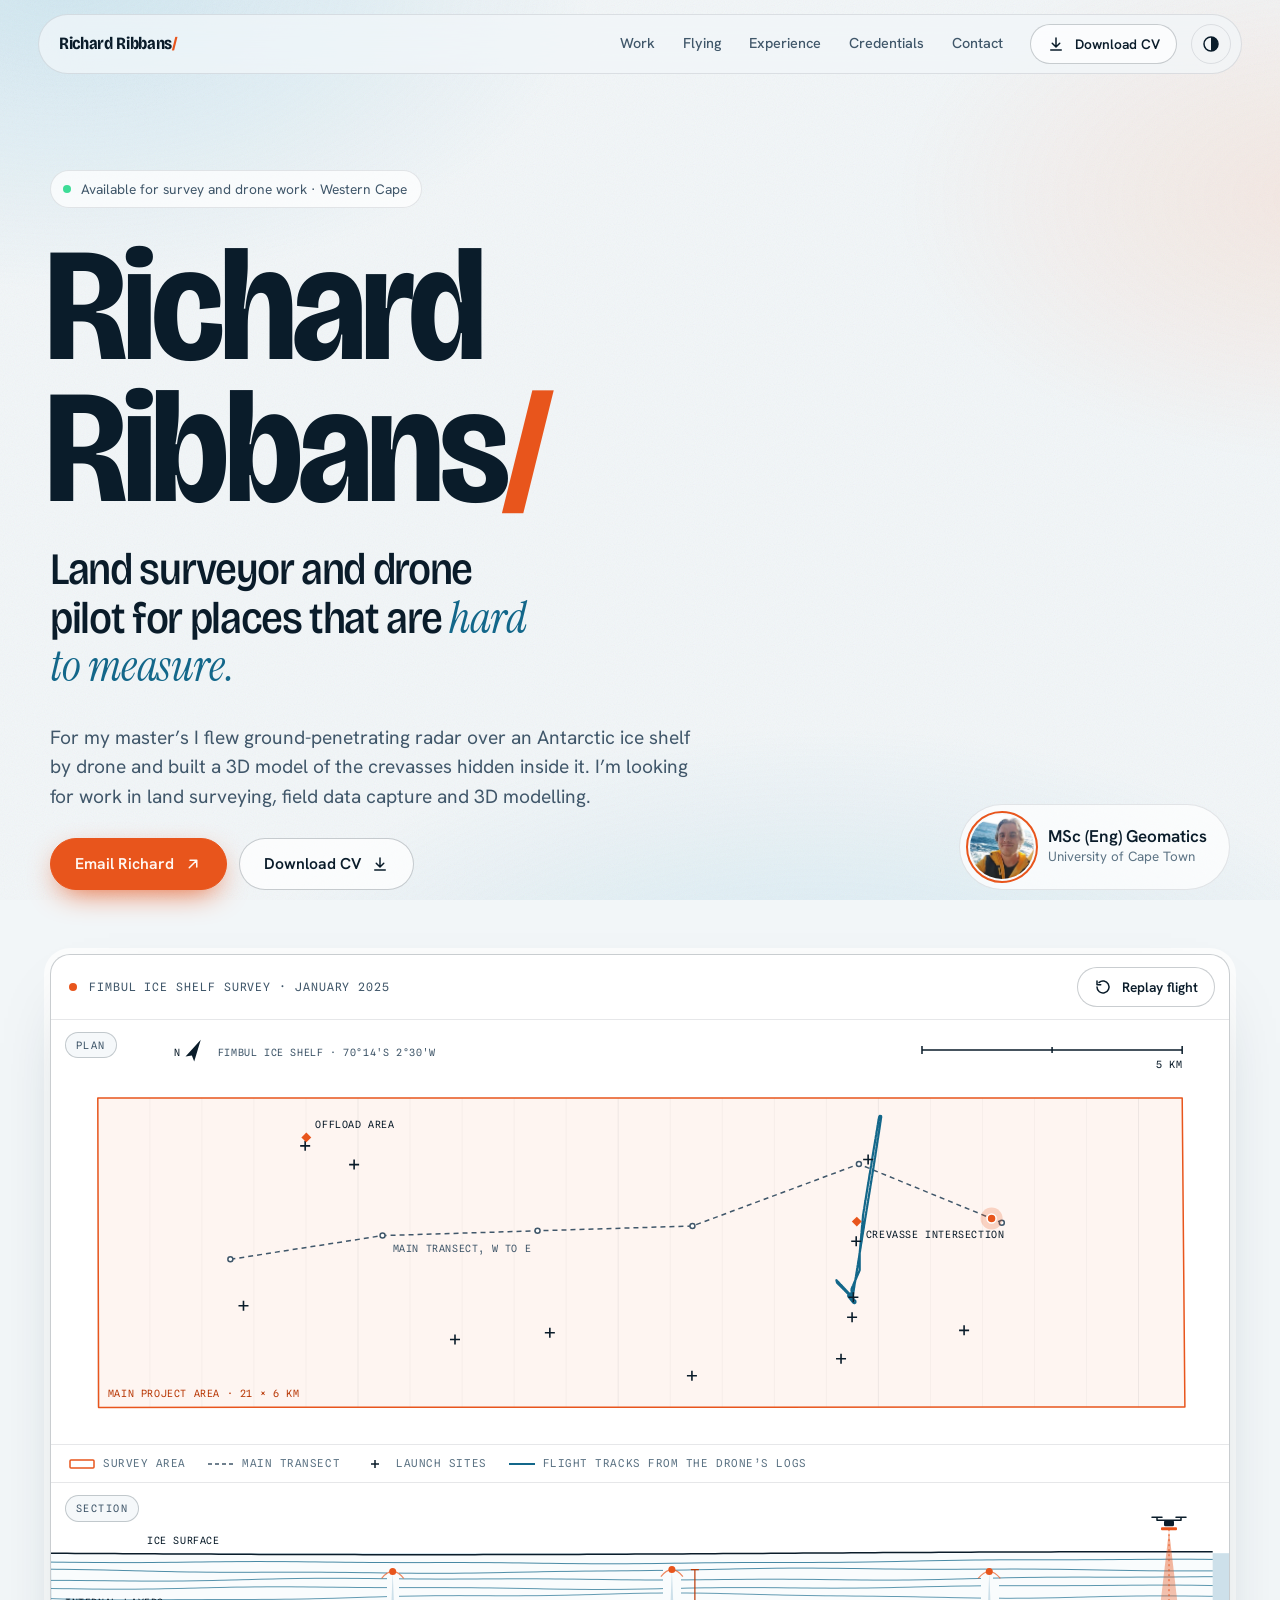
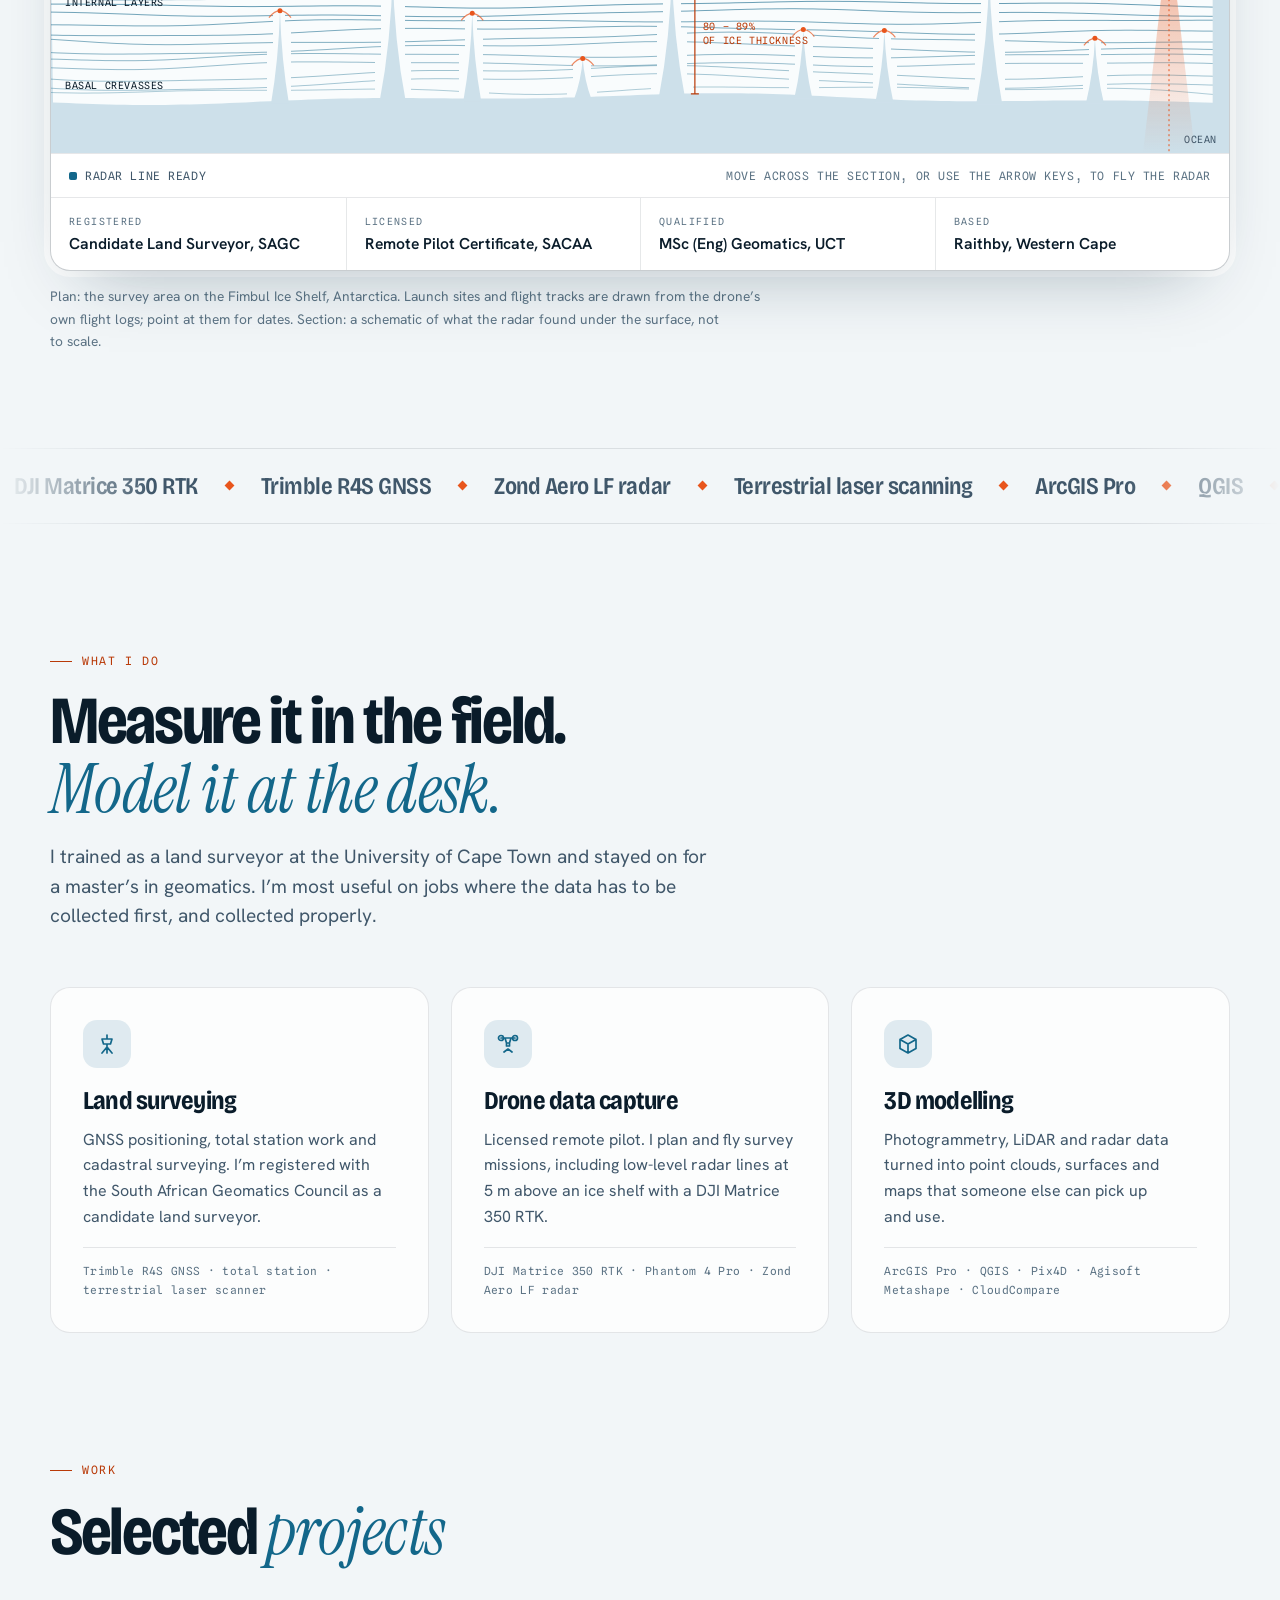
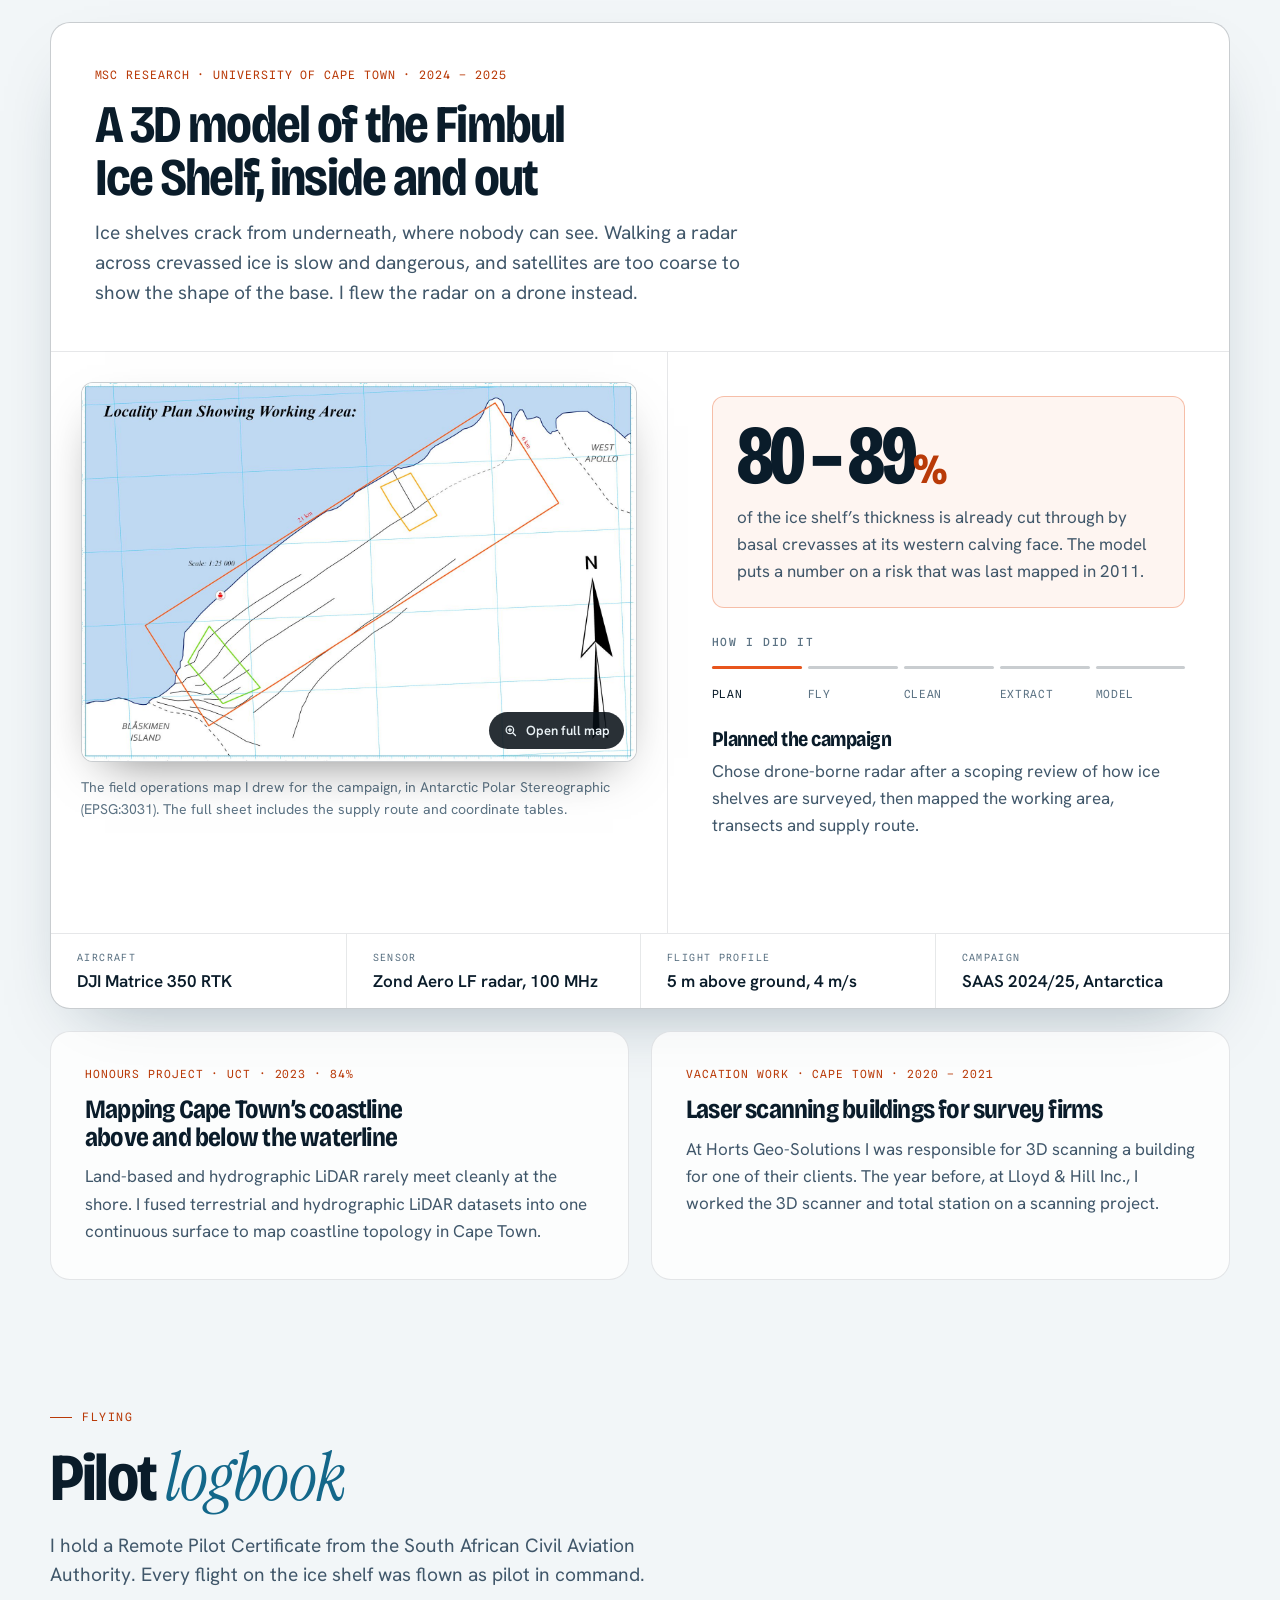
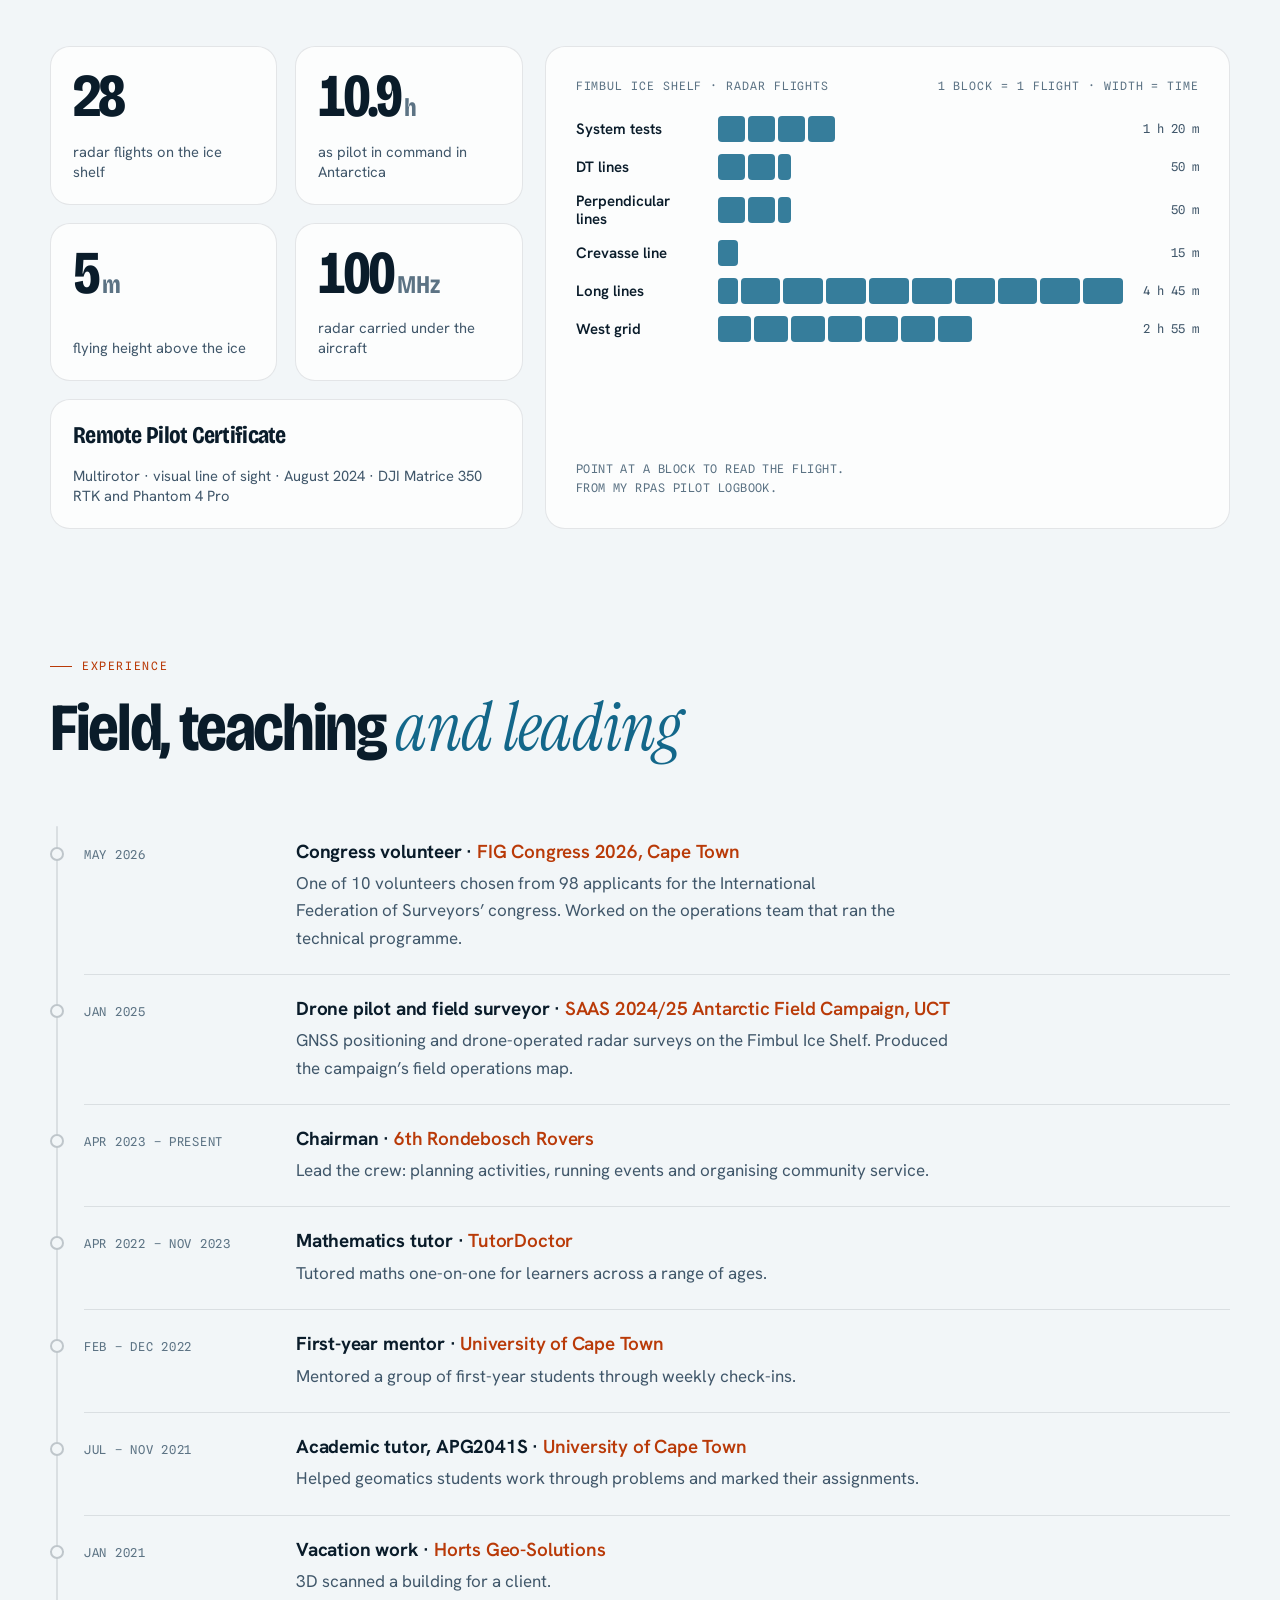
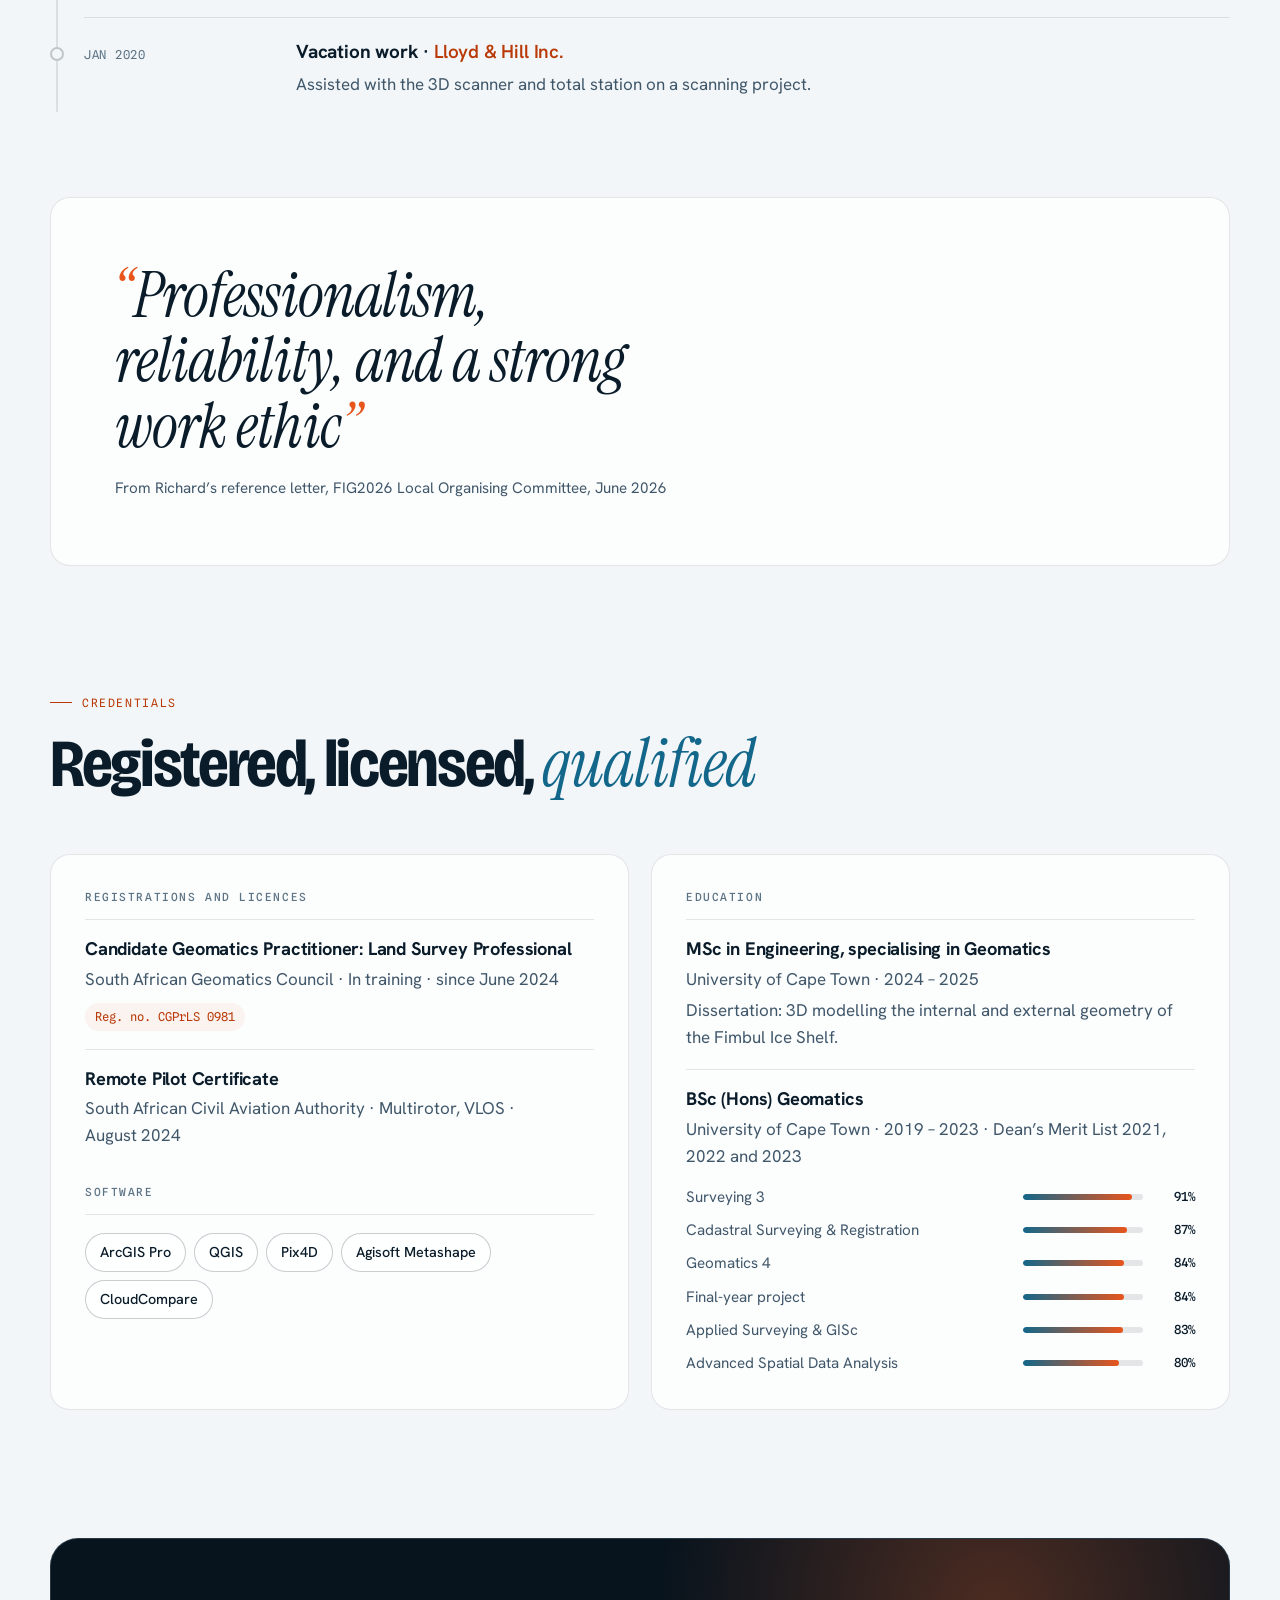
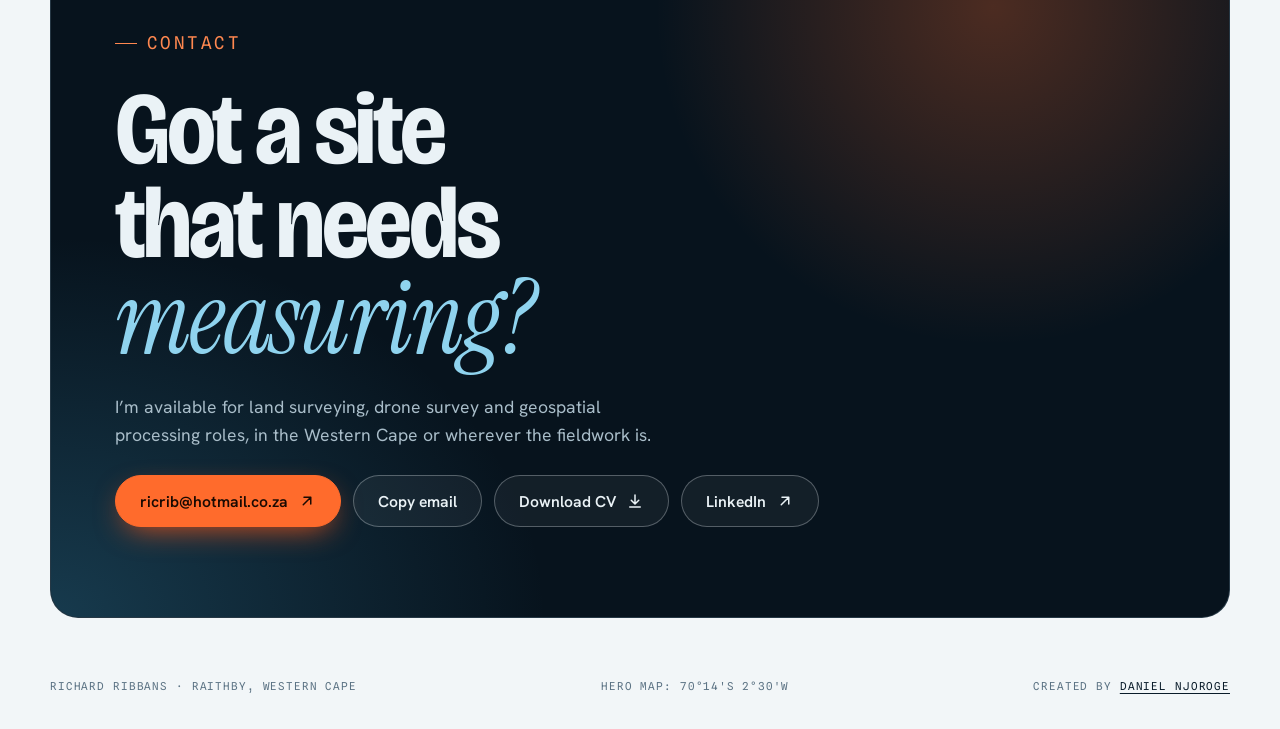
==== commit 91159ac1: "Add created-by credit to footer Co-Authored-By: Claude Fable 5.2 <noreply@anthropic.com>" ====
--- a/index.html
+++ b/index.html
@@ -349,6 +349,8 @@
 .contact .btn-primary,.contact .btn-primary:hover{background:#FF6B2C;border-color:#FF6B2C;color:#1A0A02}
 .mailrow{display:flex;flex-wrap:wrap;align-items:center;gap:12px}
 .foot .wrap{padding-block:22px 34px;display:flex;flex-wrap:wrap;gap:8px 24px;justify-content:space-between;font-family:var(--f-mono);font-size:.68rem;letter-spacing:.08em;text-transform:uppercase;color:var(--ink-3)}
+.foot a{color:var(--ink);text-decoration:underline;text-underline-offset:3px;text-decoration-thickness:1px;transition:color .2s}
+.foot a:hover{color:var(--flag)}
 
 /* Map lightbox */
 .lightbox{width:100vw;height:100dvh;max-width:none;max-height:none;margin:0;padding:0;border:0;background:rgba(4,10,16,.96);color:#EAF2F6;overscroll-behavior:contain}
@@ -716,7 +718,7 @@
 </main>
 
 <footer class="foot">
-  <div class="wrap"><span>Richard Ribbans · Raithby, Western Cape</span><span>Hero map: 70°14′S 2°30′W</span></div>
+  <div class="wrap"><span>Richard Ribbans · Raithby, Western Cape</span><span>Hero map: 70°14′S 2°30′W</span><span>Created by <a href="https://danzo111.github.io/Daniel-Kimani-Njoroge-online-cv-portfolio/" target="_blank" rel="noopener">Daniel Njoroge</a></span></div>
 </footer>
 
 <dialog class="lightbox" id="lightbox" aria-label="Field operations map, SAAS 2024/25 Antarctic Field Campaign">
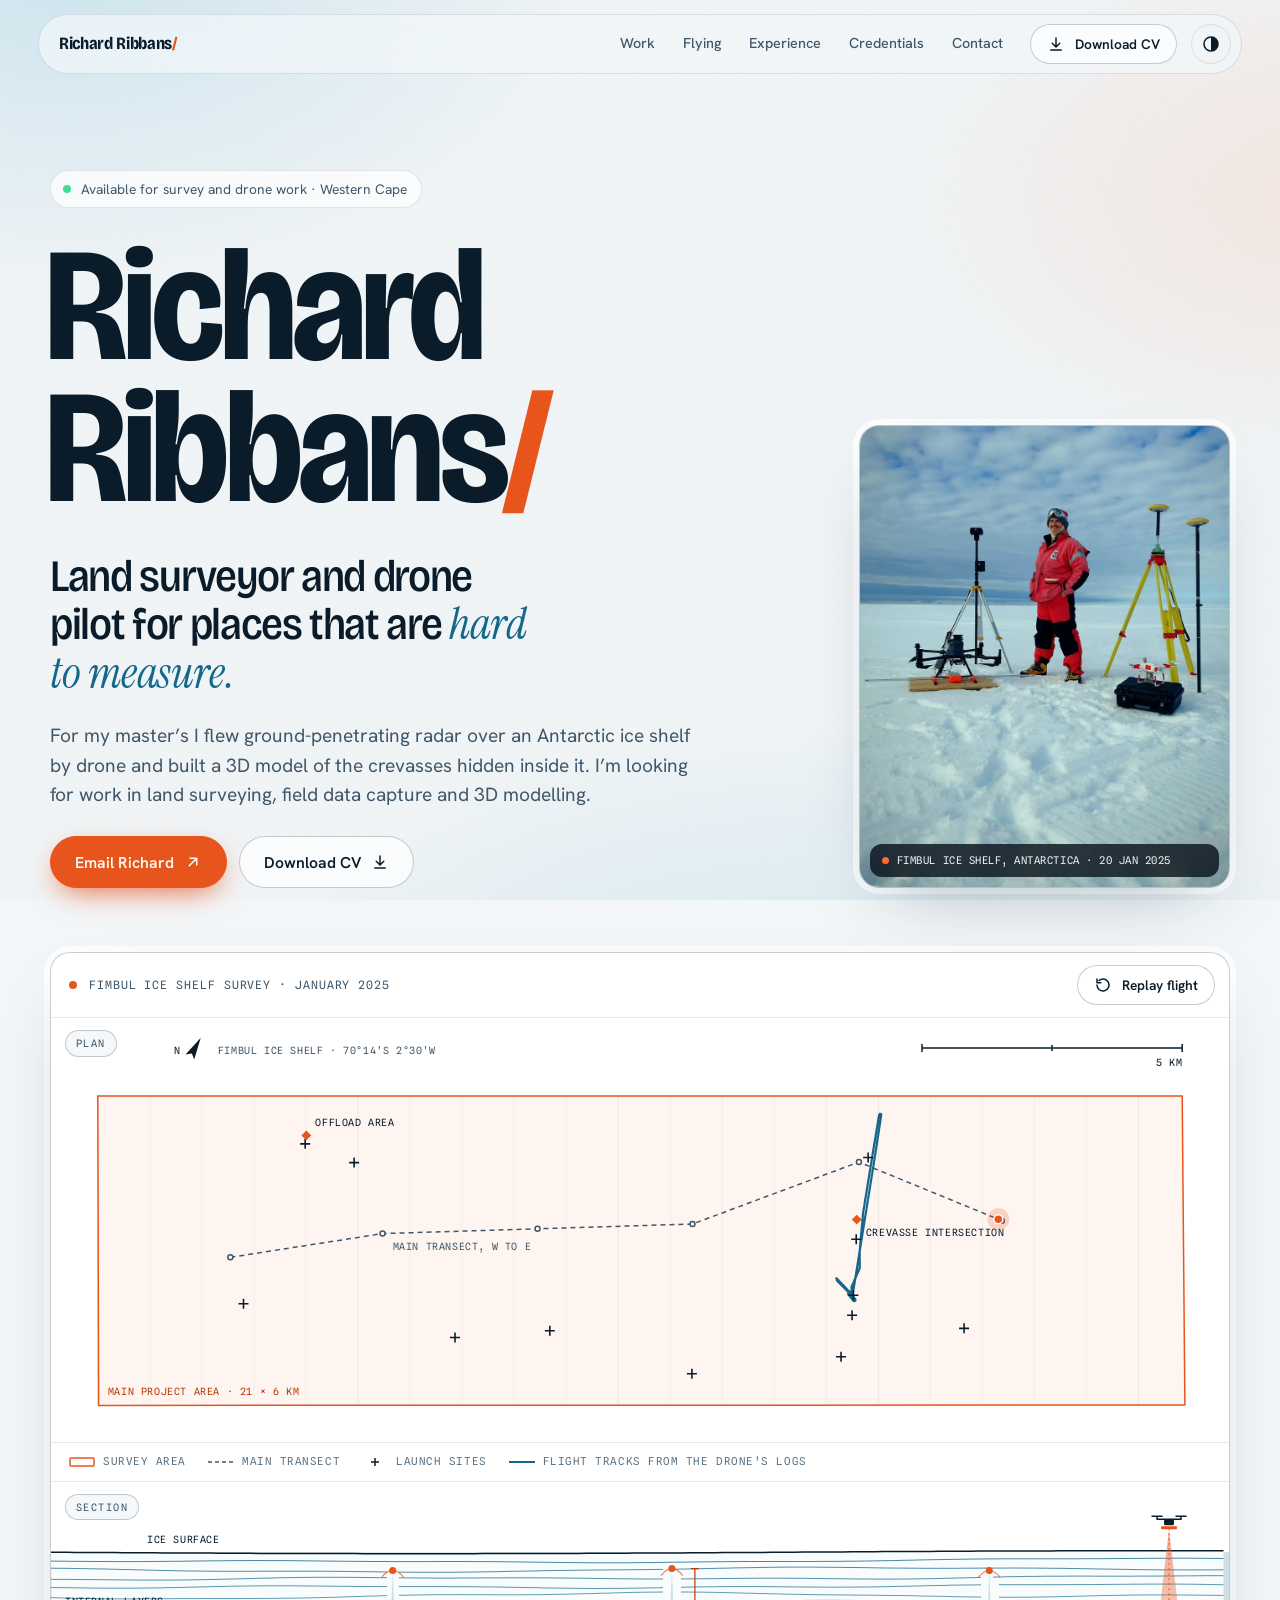
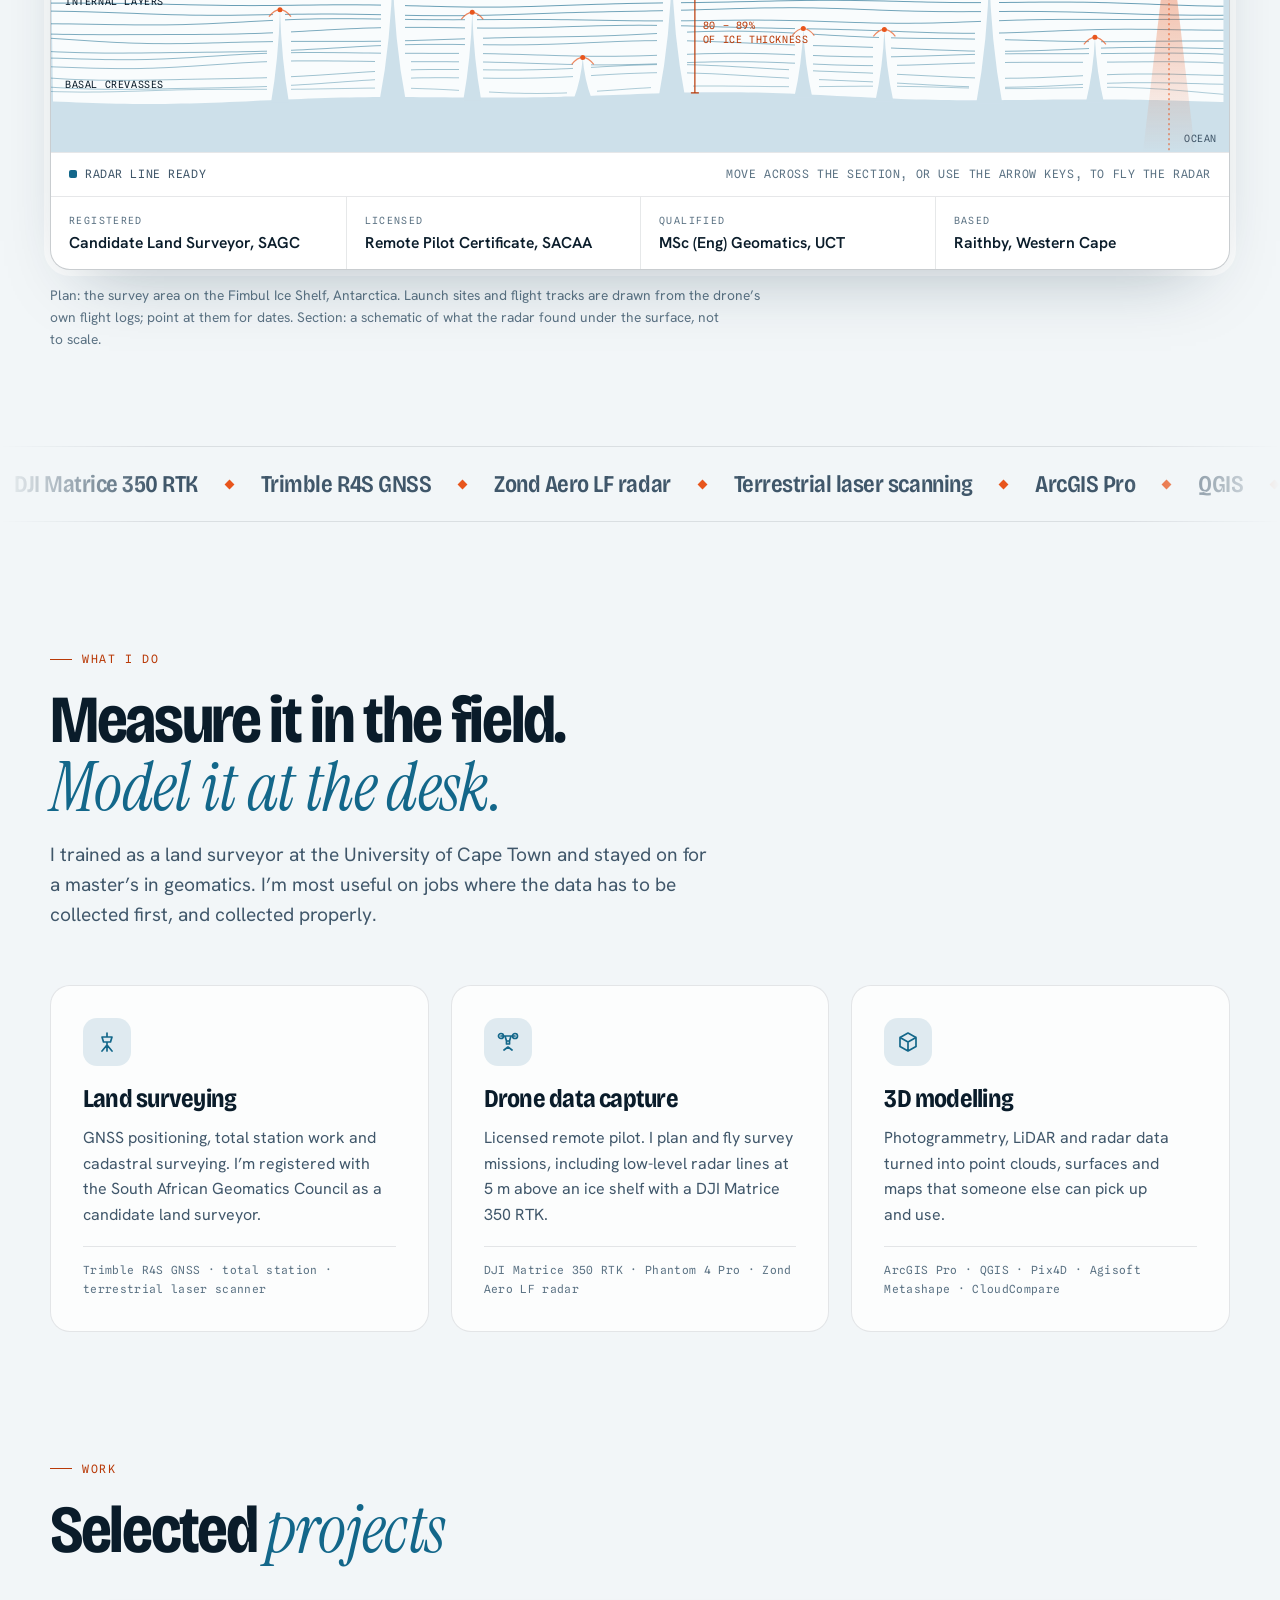
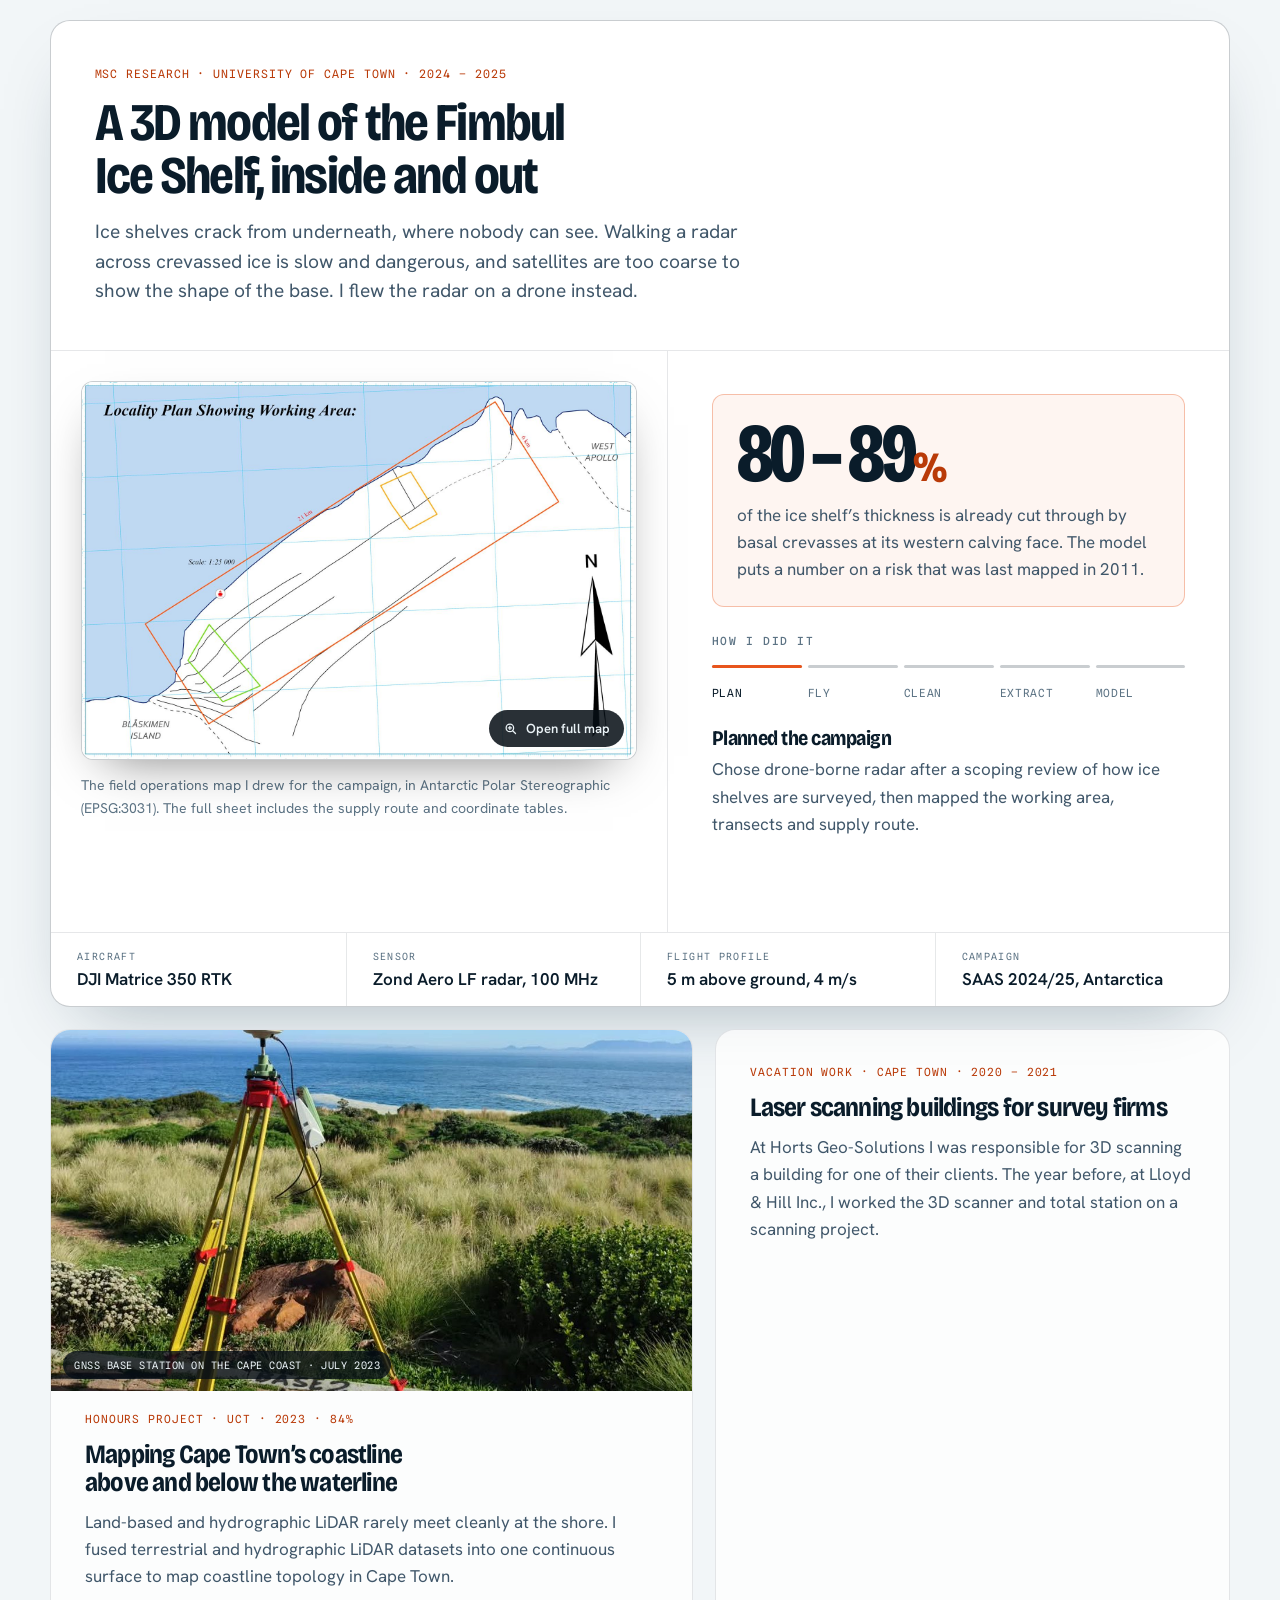
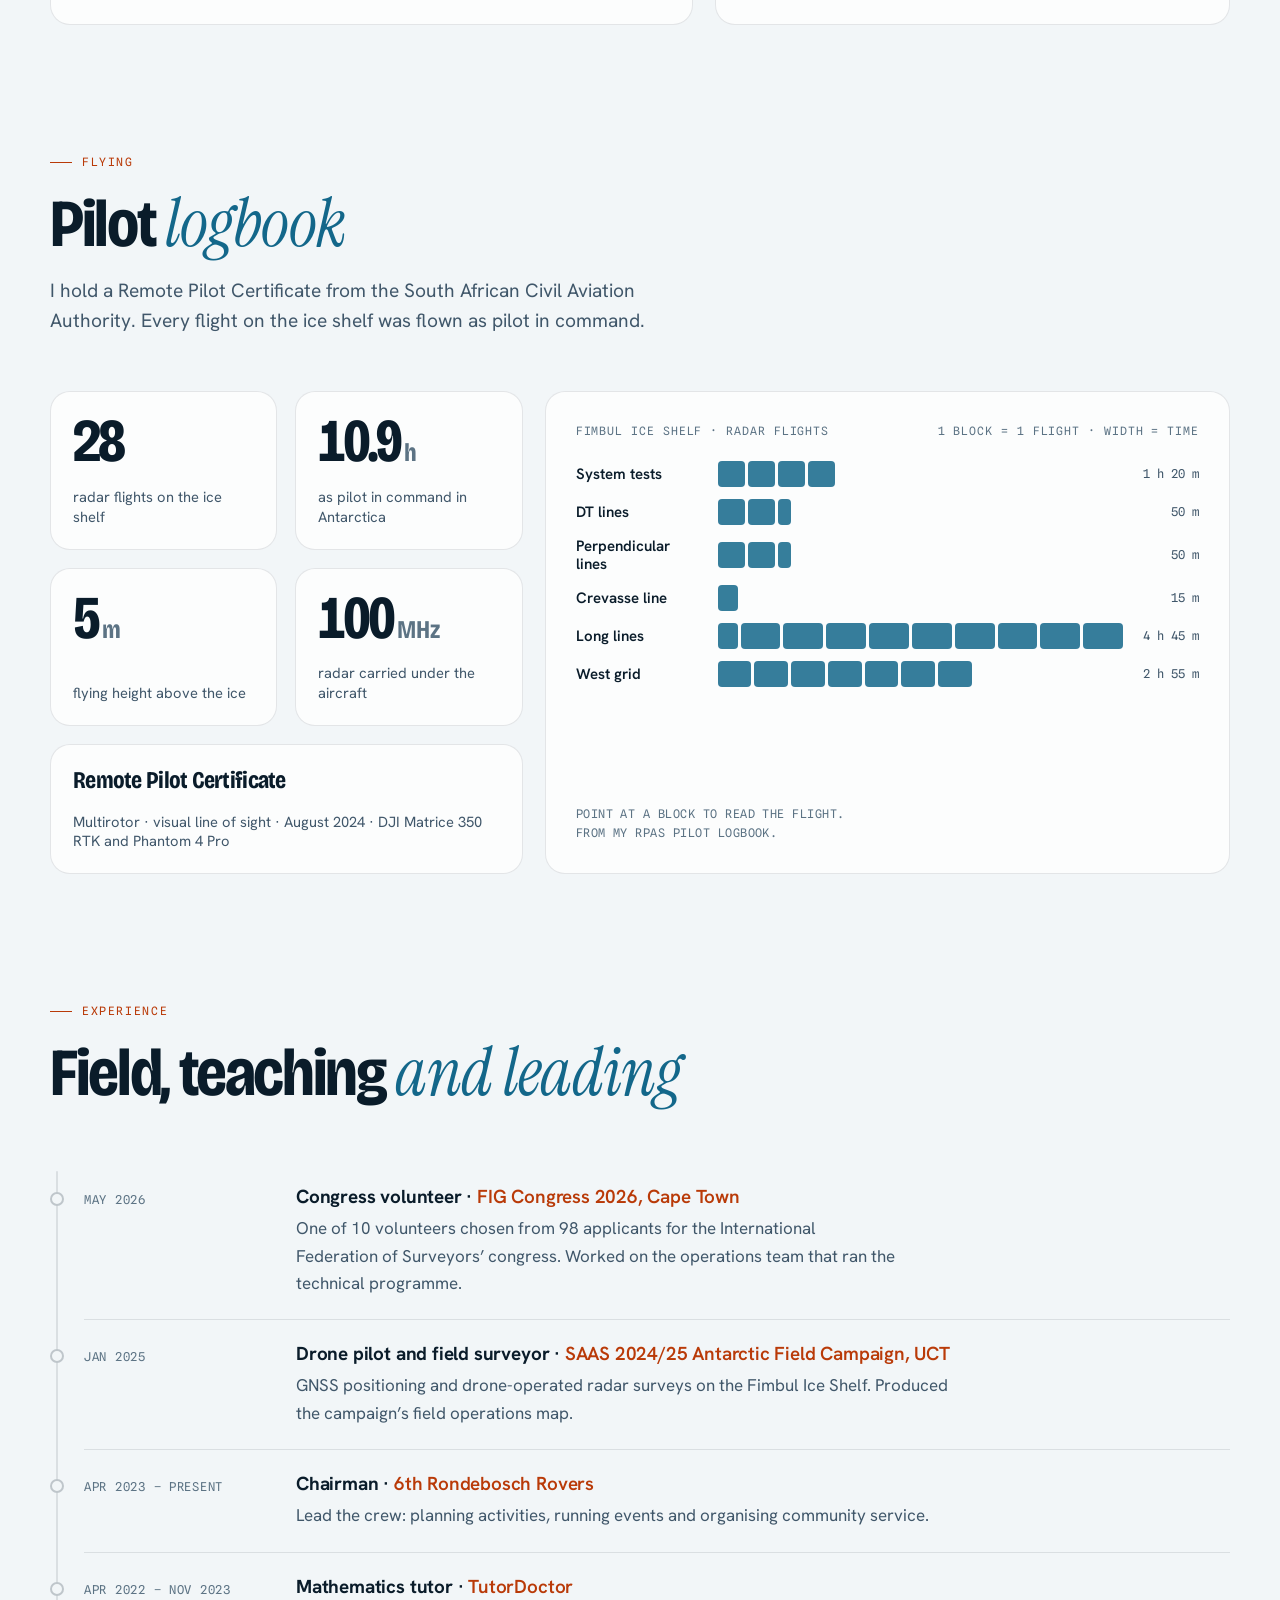
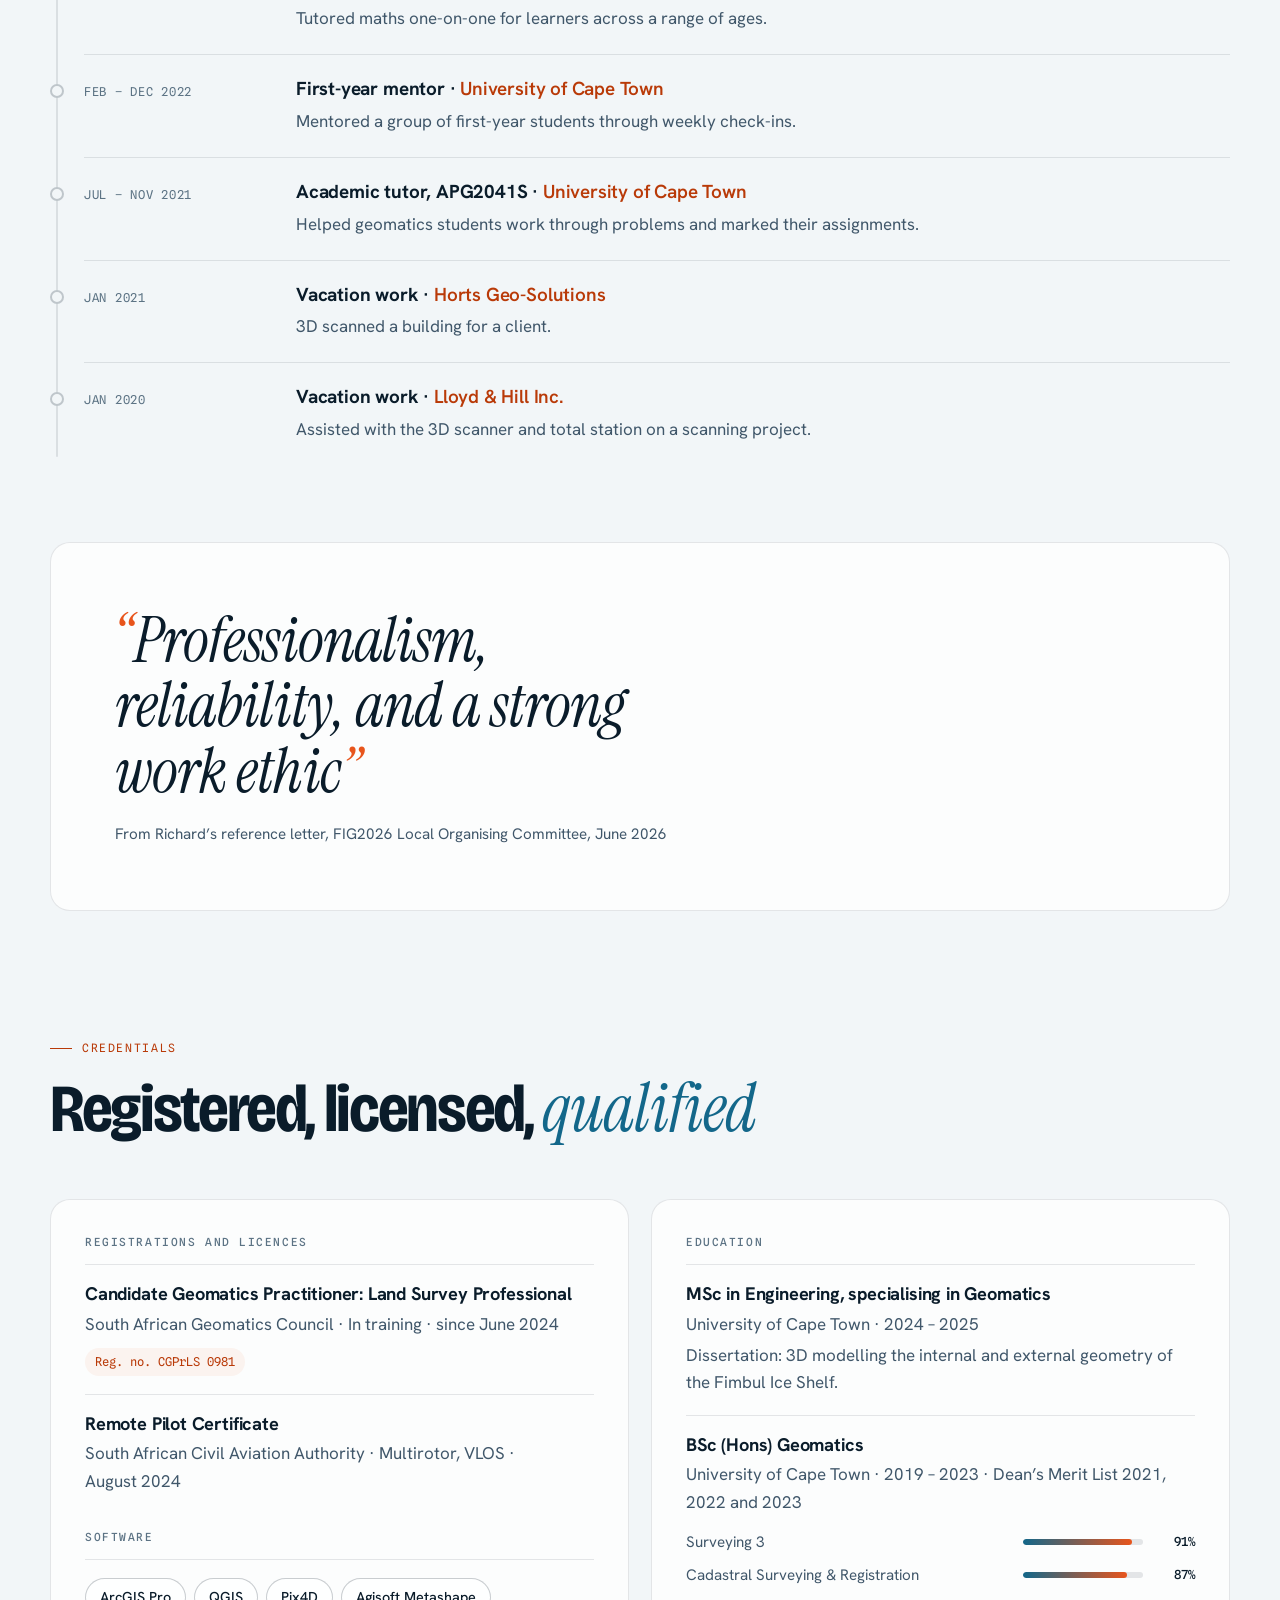
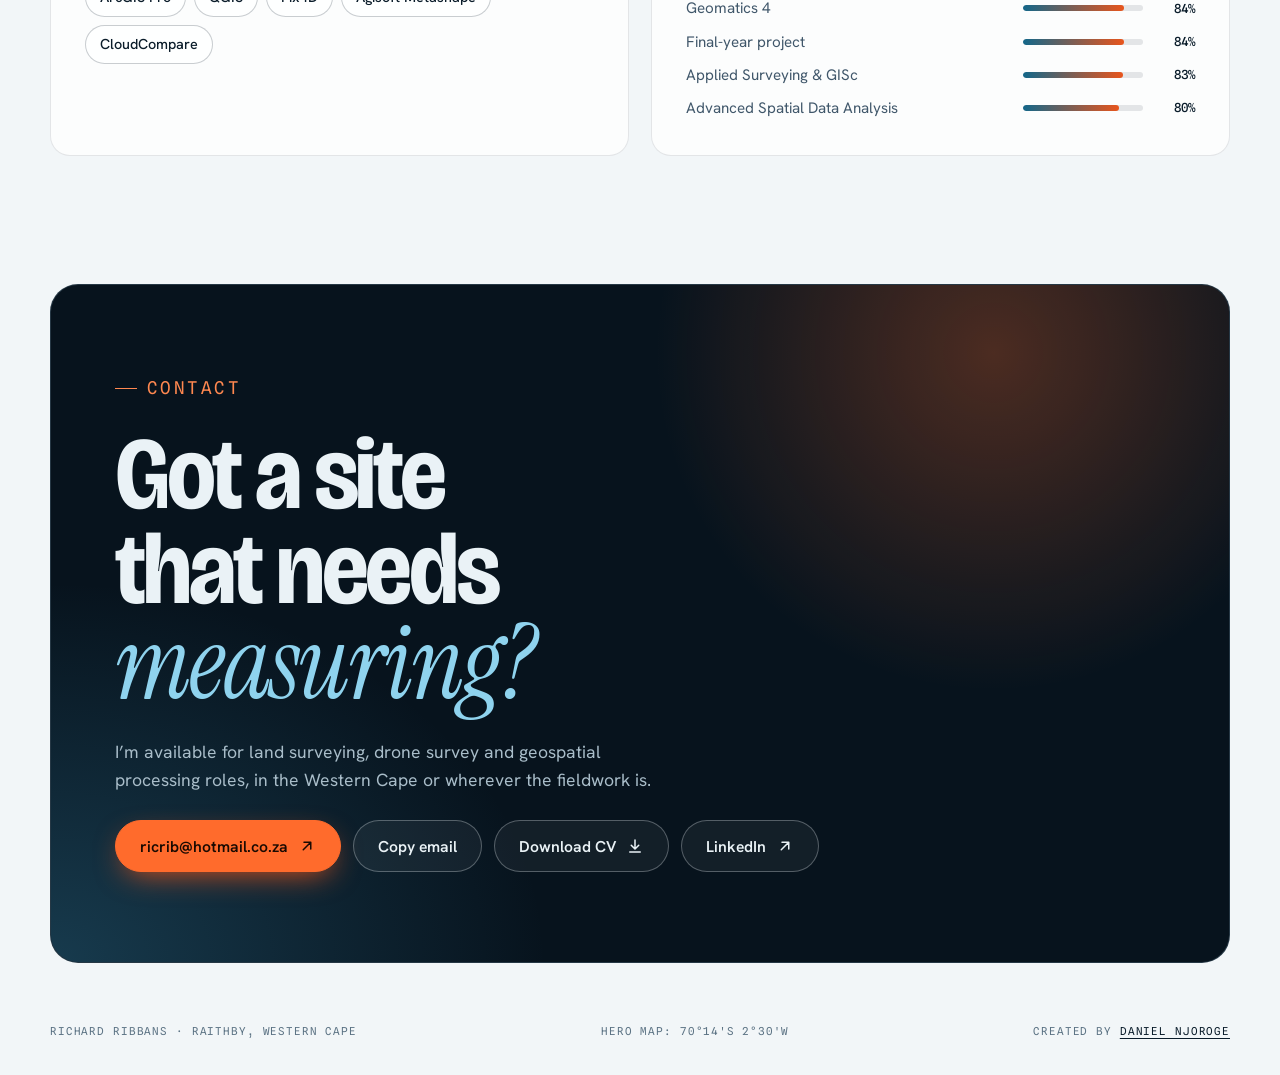
==== commit 2d8d4ffd: "Add field photos to hero and coastline project card Co-Authored-By: Claude Fable 5.2 <noreply@anthro" ====
--- a/index.html
+++ b/index.html
@@ -10,7 +10,7 @@
 <meta property="og:type" content="website">
 <meta property="og:title" content="Richard Ribbans · Land Surveyor &amp; Drone Pilot">
 <meta property="og:description" content="Candidate land surveyor and drone pilot. Drone-borne radar on an Antarctic ice shelf, LiDAR, photogrammetry and field surveying.">
-<meta property="og:image" content="assets/fimbul-locality-plan.jpg">
+<meta property="og:image" content="assets/richard-fimbul-ice-shelf.jpg">
 <link rel="icon" href="data:image/svg+xml,%3Csvg xmlns='http://www.w3.org/2000/svg' viewBox='0 0 32 32'%3E%3Crect width='32' height='32' rx='8' fill='%23060E16'/%3E%3Cpath d='M5 21h22' stroke='%23EAF2F6' stroke-width='2'/%3E%3Cpath d='M11 27l3-13 3 13zM19 27l2-9 2 9z' fill='%23FF6B2C'/%3E%3C/svg%3E">
 <link rel="preconnect" href="https://fonts.googleapis.com">
 <link rel="preconnect" href="https://fonts.gstatic.com" crossorigin>
@@ -135,14 +135,16 @@
 .js .hero-name .ln:nth-child(2)>span{animation-delay:.12s}
 .hero-name b{color:var(--flag-fill);font-weight:700}
 @keyframes rise{to{transform:none}}
-.hero-tag{margin-top:clamp(16px,2vw,26px);font-family:var(--f-display);font-stretch:90%;font-weight:500;font-size:clamp(1.5rem,3.5vw,2.9rem);line-height:1.08;letter-spacing:-.03em;max-width:21ch}
-.hero-row{display:grid;grid-template-columns:minmax(0,1fr) auto;gap:clamp(20px,4vw,56px);align-items:end;margin-top:clamp(20px,2.6vw,32px)}
+.hero-tag{margin:0 0 clamp(16px,2vw,24px);font-family:var(--f-display);font-stretch:90%;font-weight:500;font-size:clamp(1.5rem,3.5vw,2.9rem);line-height:1.08;letter-spacing:-.03em;max-width:21ch}
+.hero-row{display:grid;grid-template-columns:minmax(0,1fr) clamp(250px,29vw,380px);gap:clamp(24px,5vw,72px);align-items:end;margin-top:clamp(20px,2.6vw,32px)}
 .hero-cta{display:flex;flex-wrap:wrap;gap:12px;margin-top:26px}
-.who{display:flex;align-items:center;gap:14px;padding:10px 22px 10px 10px;border-radius:999px;border:1px solid var(--stroke);background:var(--card)}
-.who img{width:64px;height:64px;border-radius:50%;object-fit:cover;outline:2px solid var(--flag-fill);outline-offset:2px}
-.who b{display:block;font-weight:600;line-height:1.2}
-.who span{display:block;font-size:.84rem;color:var(--ink-3)}
-@media (max-width:820px){.hero-row{grid-template-columns:1fr;align-items:start}.who{justify-self:start}}
+.shot{position:relative;border-radius:var(--r);overflow:hidden;border:1px solid var(--stroke-2);box-shadow:var(--shadow),0 0 0 6px var(--card);transform:rotate(1.6deg);transition:transform .6s var(--ease)}
+.shot:hover{transform:rotate(0deg) scale(1.02)}
+.shot img{width:100%;height:auto;aspect-ratio:4/5;object-fit:cover}
+.shot figcaption{position:absolute;left:10px;right:10px;bottom:10px;display:flex;align-items:center;gap:8px;padding:8px 12px;border-radius:12px;background:rgba(6,14,22,.78);color:#EAF2F6;font-family:var(--f-mono);font-size:.66rem;letter-spacing:.05em;text-transform:uppercase;backdrop-filter:blur(8px);-webkit-backdrop-filter:blur(8px)}
+.shot figcaption i{width:7px;height:7px;border-radius:50%;background:#FF6B2C;flex:none}
+@media (min-width:821px){.shot{margin-top:clamp(-150px,-11vw,-60px)}}
+@media (max-width:820px){.hero-row{grid-template-columns:1fr;align-items:start}.shot{max-width:420px;transform:none}}
 
 /* The sheet: plan above, section below, title block at the foot — laid out the way a survey drawing is. */
 .sheet{position:relative;margin-top:clamp(36px,5vw,64px);border-radius:var(--r);border:1px solid var(--stroke-2);background:var(--snow);box-shadow:var(--shadow),0 0 0 6px var(--card);overflow:hidden}
@@ -262,8 +264,12 @@
 @media (max-width:920px){.case-body{grid-template-columns:1fr}.case-fig{border-right:0;border-bottom:1px solid var(--stroke)}.spec{grid-template-columns:1fr 1fr}.spec div:nth-child(3){border-left:0}.spec div:nth-child(n+3){border-top:1px solid var(--stroke)}}
 @media (max-width:480px){.method-nav button{font-size:.6rem;letter-spacing:.02em}.js .steps{min-height:12.5em}}
 
-.more{display:grid;grid-template-columns:1fr 1fr;gap:clamp(14px,2vw,22px);margin-top:clamp(14px,2vw,22px)}
+.more{display:grid;grid-template-columns:1.25fr 1fr;gap:clamp(14px,2vw,22px);margin-top:clamp(14px,2vw,22px)}
 .card{padding:clamp(22px,2.8vw,34px);display:grid;gap:12px;align-content:start}
+.card .pic{position:relative;margin:calc(-1*clamp(22px,2.8vw,34px));margin-bottom:8px;overflow:hidden}
+.card .pic img{width:100%;height:auto;aspect-ratio:16/9;object-fit:cover;object-position:50% 40%;transition:transform .8s var(--ease)}
+.card:hover .pic img{transform:scale(1.04)}
+.card .pic figcaption{position:absolute;left:12px;bottom:12px;padding:6px 11px;border-radius:999px;background:rgba(6,14,22,.78);color:#EAF2F6;font-family:var(--f-mono);font-size:.64rem;letter-spacing:.05em;text-transform:uppercase}
 .card h3{font-family:var(--f-display);font-stretch:85%;font-weight:700;font-size:1.65rem;line-height:1.05;letter-spacing:-.03em}
 .card p{color:var(--ink-2)}
 .card .meta{font-family:var(--f-mono);font-size:.7rem;letter-spacing:.08em;text-transform:uppercase;color:var(--flag)}
@@ -408,10 +414,10 @@
   <div class="wrap">
     <p class="status"><i aria-hidden="true"></i>Available for survey and drone work · Western Cape</p>
     <h1 class="hero-name" id="hero-title"><span class="ln"><span>Richard</span></span> <span class="ln"><span>Ribbans<b aria-hidden="true">/</b></span></span></h1>
-    <p class="hero-tag" data-r>Land surveyor and drone pilot for places that are <em>hard to measure.</em></p>
 
     <div class="hero-row">
-      <div data-r style="--i:1">
+      <div class="hero-copy" data-r>
+            <p class="hero-tag">Land surveyor and drone pilot for places that are <em>hard to measure.</em></p>
         <p class="lede">For my master’s I flew ground-penetrating radar over an Antarctic ice shelf by drone and built a 3D model of the crevasses hidden inside it. I’m looking for work in land surveying, field data capture and 3D modelling.</p>
         <div class="hero-cta">
           <a class="btn btn-primary" data-magnet href="mailto:ricrib@hotmail.co.za">Email Richard
@@ -420,10 +426,10 @@
             <svg class="i-down" viewBox="0 0 24 24" fill="none" stroke="currentColor" stroke-width="2" stroke-linecap="round" stroke-linejoin="round" aria-hidden="true"><path d="M12 4v11M7 11l5 5 5-5M5 20h14"/></svg></a>
         </div>
       </div>
-      <div class="who" data-r style="--i:2">
-        <img src="assets/portrait.jpg" width="262" height="262" fetchpriority="high" alt="Richard Ribbans at sea in a yellow foul-weather jacket">
-        <div><b>MSc (Eng) Geomatics</b><span>University of Cape Town</span></div>
-      </div>
+      <figure class="shot" id="shot" data-r style="--i:1">
+        <img src="assets/richard-fimbul-ice-shelf.jpg" width="880" height="1099" fetchpriority="high" alt="Richard Ribbans in a red polar suit on the Fimbul Ice Shelf, standing between a DJI Matrice 350 RTK with the radar boom, a Phantom 4 drone and GNSS receivers on tripods">
+        <figcaption><i aria-hidden="true"></i>Fimbul Ice Shelf, Antarctica · 20&nbsp;Jan&nbsp;2025</figcaption>
+      </figure>
     </div>
 
     <figure class="sheet" data-r style="--i:2" aria-labelledby="sheet-note">
@@ -552,7 +558,8 @@
     </article>
 
     <div class="more">
-      <article class="card glass lift" data-r data-glow>
+      <article class="card glass lift has-pic" data-r data-glow>
+        <figure class="pic"><img src="assets/gnss-base-station.jpg" width="1100" height="784" loading="lazy" alt="GNSS base station on a yellow survey tripod set up over a marked point, overlooking the sea on the Cape coast"><figcaption>GNSS base station on the Cape coast · July&nbsp;2023</figcaption></figure>
         <p class="meta">Honours project · UCT · 2023 · 84%</p>
         <h3>Mapping Cape Town’s coastline above and below the waterline</h3>
         <p>Land-based and hydrographic LiDAR rarely meet cleanly at the shore. I fused terrestrial and hydrographic LiDAR datasets into one continuous surface to map coastline topology in Cape Town.</p>
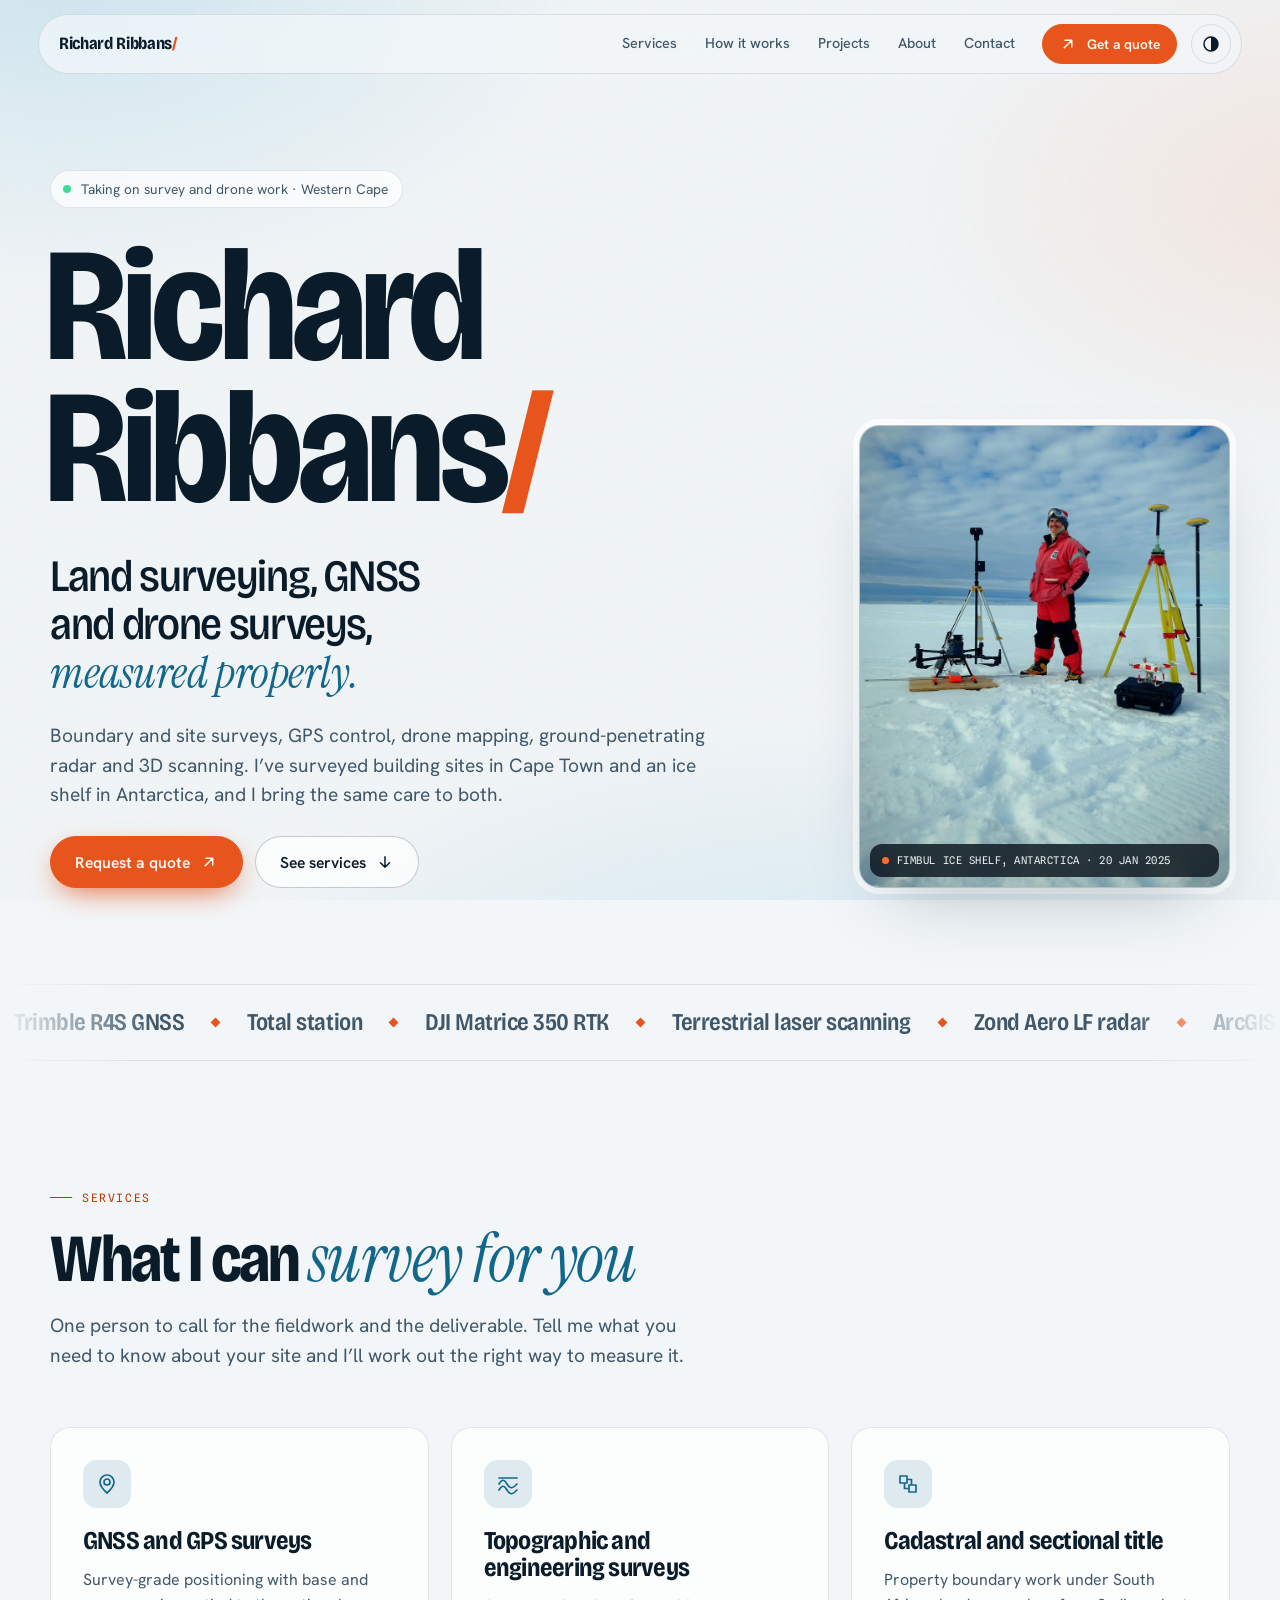
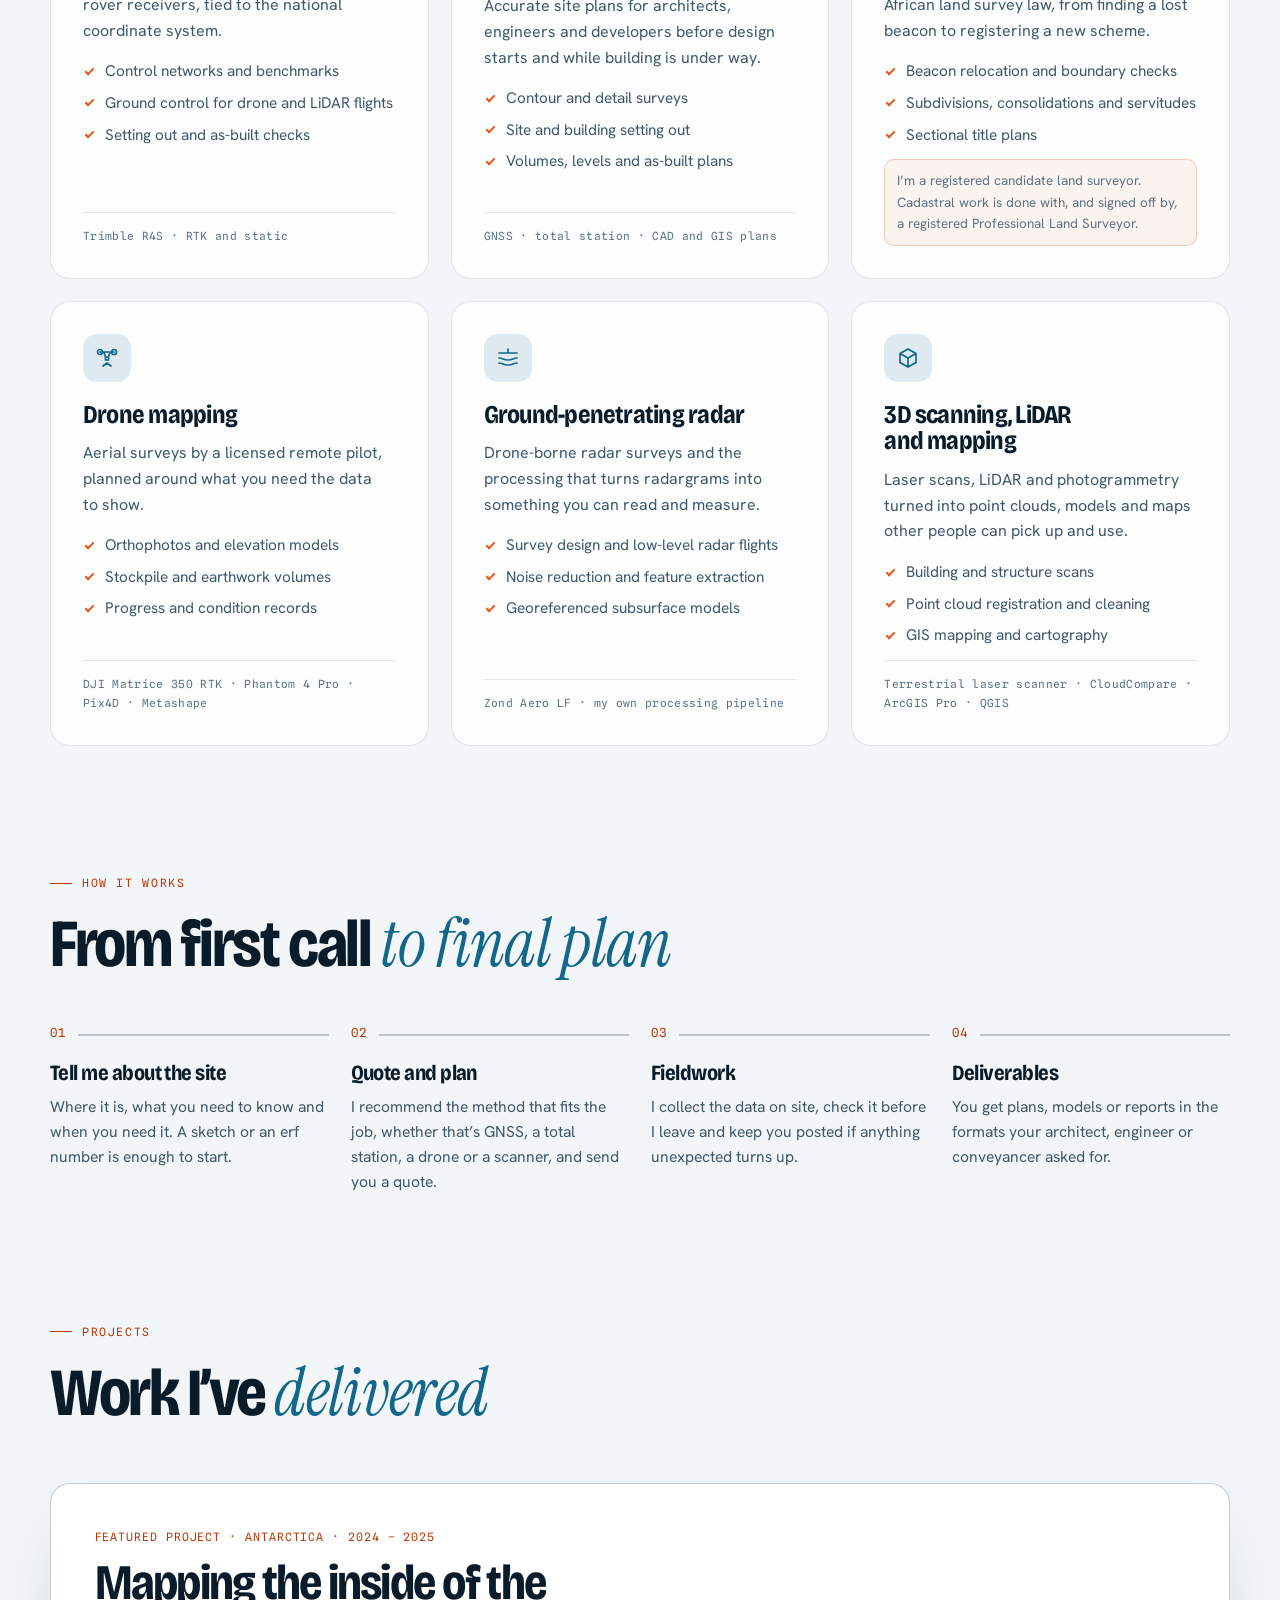
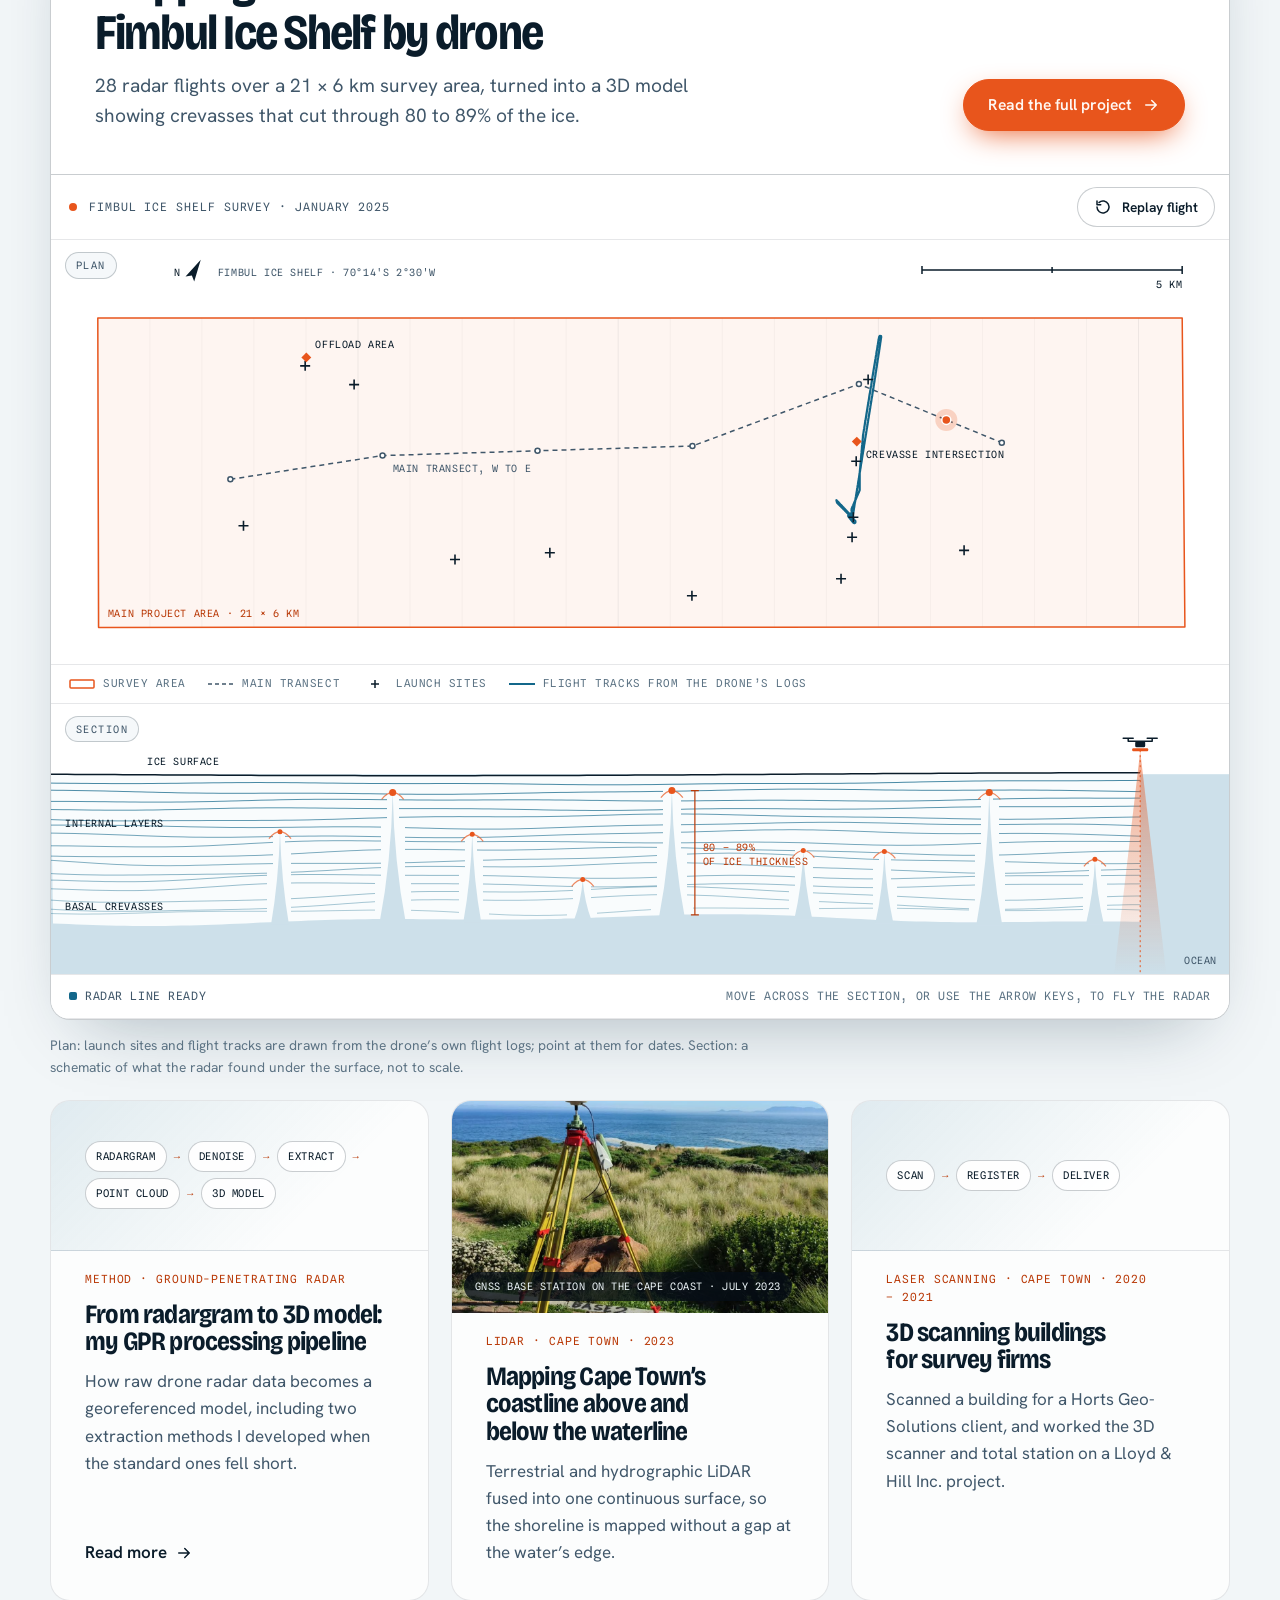
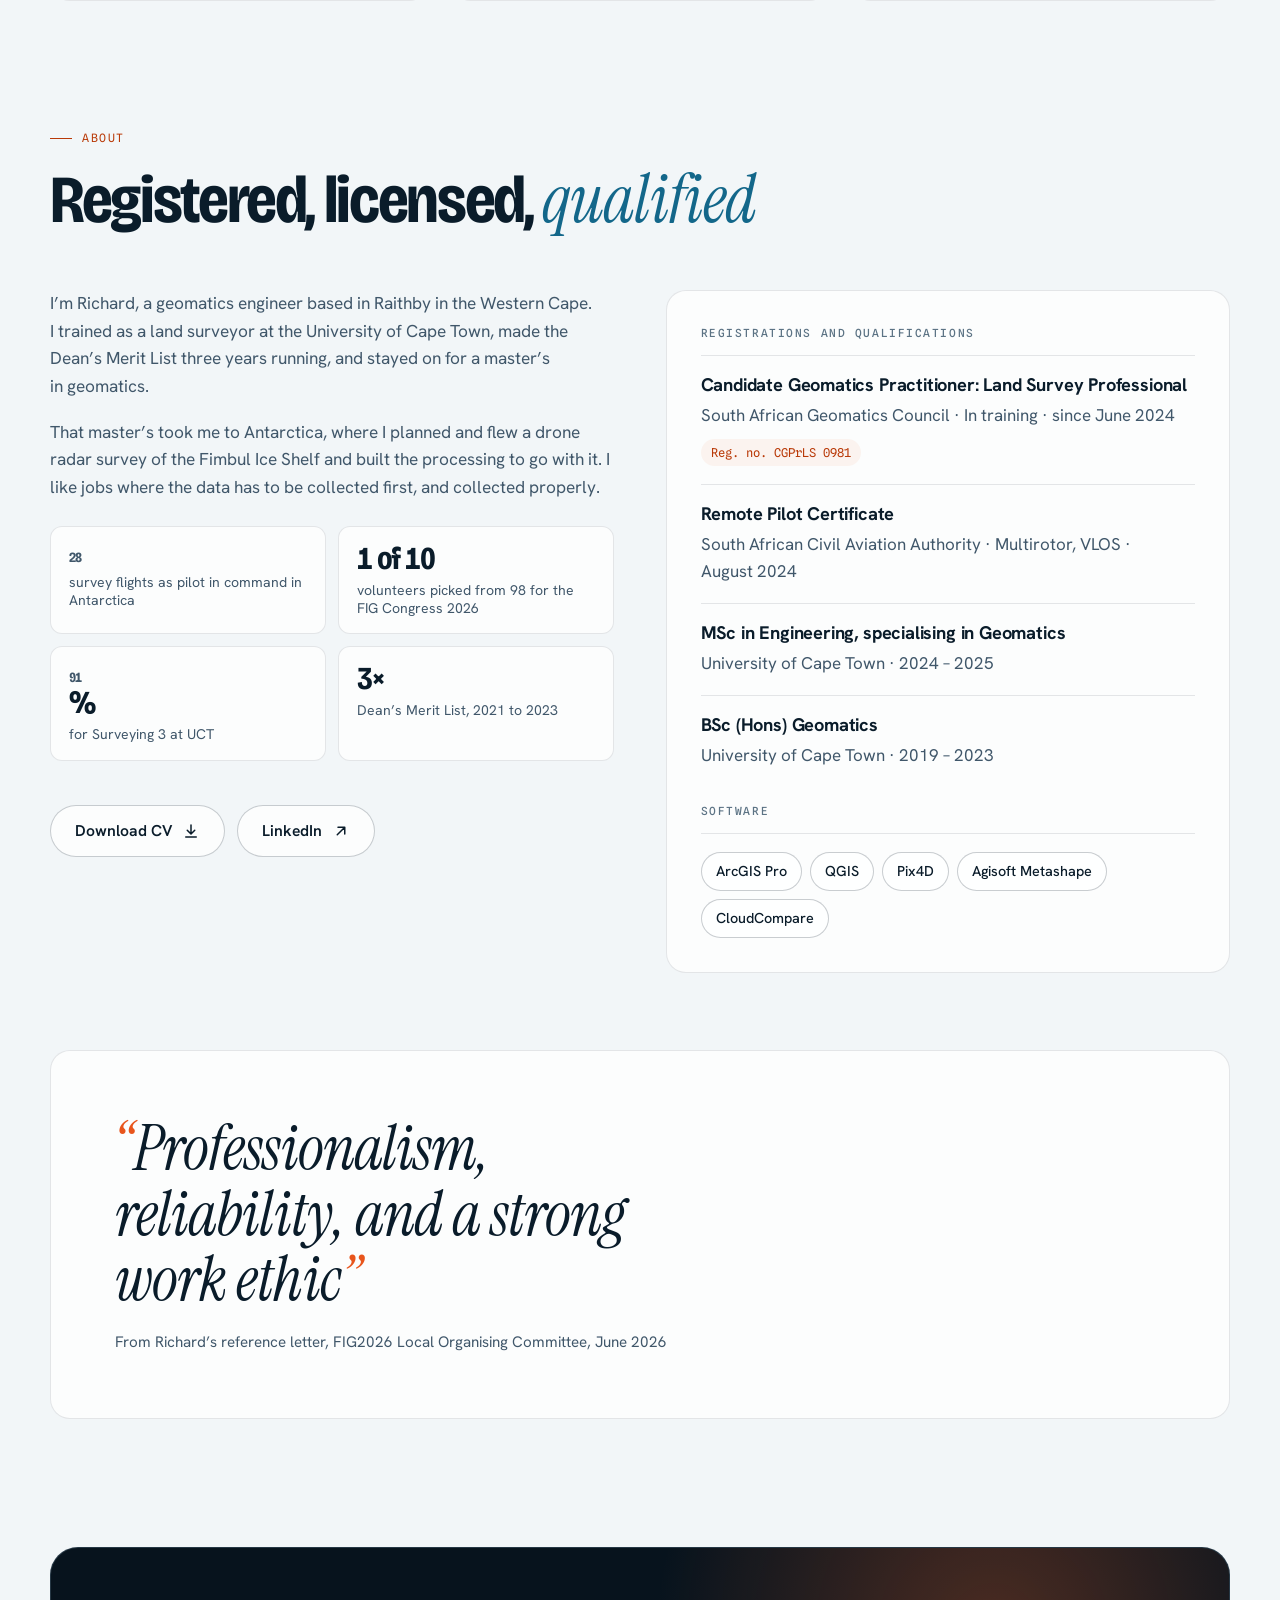
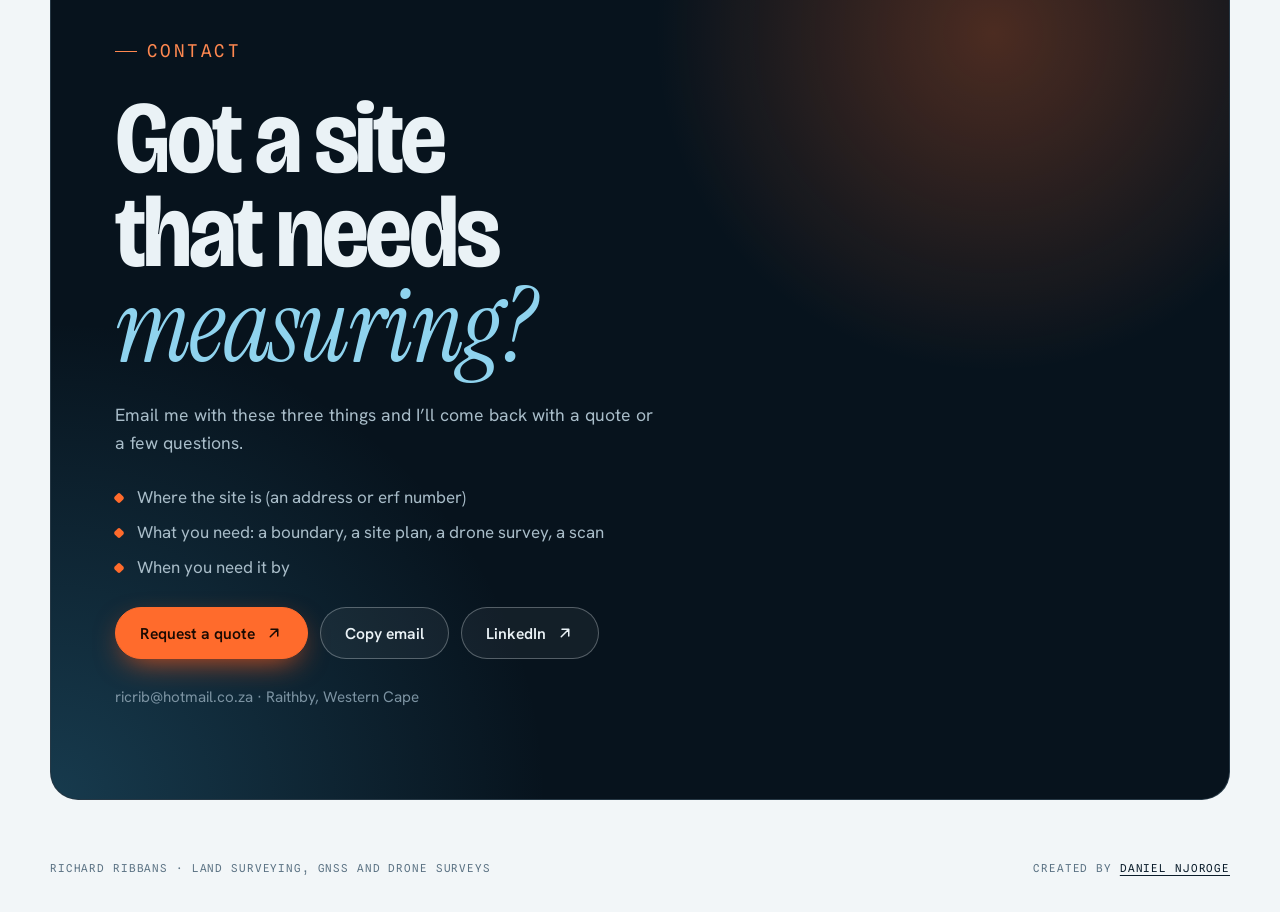
==== commit ac536979: "Rework as a services site with separate project articles Home page now leads with services, process " ====
--- a/index.html
+++ b/index.html
@@ -3,386 +3,21 @@
 <head>
 <meta charset="utf-8">
 <meta name="viewport" content="width=device-width, initial-scale=1, viewport-fit=cover">
-<title>Richard Ribbans · Land Surveyor &amp; Drone Pilot</title>
-<meta name="description" content="Richard Ribbans is a geomatics graduate, candidate land surveyor and licensed drone pilot in the Western Cape. He flew ground-penetrating radar over Antarctica’s Fimbul Ice Shelf and built a 3D model of its crevasses.">
+<title>Richard Ribbans · Land Surveying, GNSS &amp; Drone Surveys · Western Cape</title>
+<meta name="description" content="Land surveying, GNSS and GPS surveys, topographic and engineering surveys, drone mapping, ground-penetrating radar and 3D laser scanning in the Western Cape, South Africa.">
 <meta name="color-scheme" content="dark light">
 <meta name="theme-color" content="#060E16">
 <meta property="og:type" content="website">
-<meta property="og:title" content="Richard Ribbans · Land Surveyor &amp; Drone Pilot">
-<meta property="og:description" content="Candidate land surveyor and drone pilot. Drone-borne radar on an Antarctic ice shelf, LiDAR, photogrammetry and field surveying.">
+<meta property="og:title" content="Richard Ribbans · Land Surveying, GNSS &amp; Drone Surveys">
+<meta property="og:description" content="Land surveying, GNSS surveys, drone mapping, ground-penetrating radar and 3D laser scanning in the Western Cape.">
 <meta property="og:image" content="assets/richard-fimbul-ice-shelf.jpg">
 <link rel="icon" href="data:image/svg+xml,%3Csvg xmlns='http://www.w3.org/2000/svg' viewBox='0 0 32 32'%3E%3Crect width='32' height='32' rx='8' fill='%23060E16'/%3E%3Cpath d='M5 21h22' stroke='%23EAF2F6' stroke-width='2'/%3E%3Cpath d='M11 27l3-13 3 13zM19 27l2-9 2 9z' fill='%23FF6B2C'/%3E%3C/svg%3E">
 <link rel="preconnect" href="https://fonts.googleapis.com">
 <link rel="preconnect" href="https://fonts.gstatic.com" crossorigin>
 <link rel="stylesheet" href="https://fonts.googleapis.com/css2?family=Bricolage+Grotesque:opsz,wdth,wght@12..96,75..100,400..800&family=Hanken+Grotesk:wght@400..700&family=Instrument+Serif:ital@0;1&family=Spline+Sans+Mono:wght@400..600&display=swap">
+<link rel="stylesheet" href="assets/site.css">
 <script>document.documentElement.classList.add('js');try{var t=localStorage.getItem('theme');if(t==='light'||t==='dark')document.documentElement.dataset.theme=t}catch(e){}</script>
-<script type="application/ld+json">{"@context":"https://schema.org","@type":"Person","name":"Richard Ribbans","jobTitle":"Candidate Land Surveyor and Drone Pilot","email":"mailto:ricrib@hotmail.co.za","alumniOf":"University of Cape Town","address":{"@type":"PostalAddress","addressLocality":"Raithby","addressRegion":"Western Cape","addressCountry":"ZA"},"sameAs":["https://www.linkedin.com/in/richard-ribbans-9211b8159"]}</script>
-<style>
-:root{
-  /* Polar night: near-black navy, glacier-blue for data, hi-vis survey orange for anything you act on. */
-  --bg:#060E16; --bg-2:#0A1722; --snow:#0C1B28; --card:rgba(255,255,255,.035); --card-2:rgba(255,255,255,.06);
-  --stroke:rgba(160,205,228,.14); --stroke-2:rgba(160,205,228,.26);
-  --ink:#EAF2F6; --ink-2:#A9BDC9; --ink-3:#7C93A2;
-  --glacier:#8FD3EE; --glacier-dim:rgba(143,211,238,.14);
-  --flag:#FF8850; --flag-fill:#FF6B2C; --flag-ink:#1A0A02; --flag-wash:rgba(255,107,44,.07);
-  --ocean:#0A2B3F; --firn:#102738; --line:rgba(160,205,228,.10);
-  --glow-a:rgba(60,150,190,.22); --glow-b:rgba(255,107,44,.10);
-  --shadow:0 30px 80px -30px rgba(0,0,0,.7);
-  --veil:rgba(8,18,27,.72);
-
-  --f-display:"Bricolage Grotesque","Helvetica Neue",Arial,sans-serif;
-  --f-serif:"Instrument Serif",Georgia,"Times New Roman",serif;
-  --f-body:"Hanken Grotesk","Helvetica Neue",Arial,sans-serif;
-  --f-mono:"Spline Sans Mono",ui-monospace,SFMono-Regular,Menlo,Consolas,monospace;
-
-  --wrap:1180px; --gutter:clamp(18px,4vw,44px); --r:20px; --r-sm:12px;
-  --ease:cubic-bezier(.2,.7,.1,1);
-  color-scheme:dark;
-}
-@media (prefers-color-scheme: light){
-  :root:not([data-theme="dark"]){
-    --bg:#F2F6F8; --bg-2:#E8EFF2; --snow:#FFFFFF; --card:rgba(255,255,255,.72); --card-2:rgba(255,255,255,.95);
-    --stroke:rgba(10,28,42,.10); --stroke-2:rgba(10,28,42,.22);
-    --ink:#0A1C2A; --ink-2:#40576A; --ink-3:#5C7384;
-    --glacier:#13678A; --glacier-dim:rgba(19,103,138,.12);
-    --flag:#B93A08; --flag-fill:#E8551C; --flag-ink:#FFF8F3; --flag-wash:rgba(232,85,28,.06);
-    --ocean:#CDE0EA; --firn:#F9FCFD; --line:rgba(10,28,42,.07);
-    --glow-a:rgba(80,170,210,.22); --glow-b:rgba(255,120,60,.12);
-    --shadow:0 30px 70px -34px rgba(10,40,60,.35);
-    --veil:rgba(242,246,248,.75);
-    color-scheme:light;
-  }
-}
-:root[data-theme="light"]{
-  --bg:#F2F6F8; --bg-2:#E8EFF2; --snow:#FFFFFF; --card:rgba(255,255,255,.72); --card-2:rgba(255,255,255,.95);
-  --stroke:rgba(10,28,42,.10); --stroke-2:rgba(10,28,42,.22);
-  --ink:#0A1C2A; --ink-2:#40576A; --ink-3:#5C7384;
-  --glacier:#13678A; --glacier-dim:rgba(19,103,138,.12);
-  --flag:#B93A08; --flag-fill:#E8551C; --flag-ink:#FFF8F3; --flag-wash:rgba(232,85,28,.06);
-  --ocean:#CDE0EA; --firn:#F9FCFD; --line:rgba(10,28,42,.07);
-  --glow-a:rgba(80,170,210,.22); --glow-b:rgba(255,120,60,.12);
-  --shadow:0 30px 70px -34px rgba(10,40,60,.35);
-  --veil:rgba(242,246,248,.75);
-  color-scheme:light;
-}
-
-*,*::before,*::after{box-sizing:border-box}
-html{scroll-behavior:smooth;-webkit-text-size-adjust:100%;scroll-padding-top:96px}
-body{margin:0;background:var(--bg);color:var(--ink);font-family:var(--f-body);font-size:1.0625rem;line-height:1.6;-webkit-font-smoothing:antialiased;overflow-x:hidden}
-body:has(dialog[open]){overflow:hidden}
-img,svg{max-width:100%;display:block}
-a{color:inherit}
-h1,h2,h3{margin:0;text-wrap:balance}
-p{margin:0;text-wrap:pretty}
-ul,ol,dl,dd,figure,blockquote{margin:0;padding:0}
-ul,ol{list-style:none}
-button{font:inherit;color:inherit}
-:focus-visible{outline:2px solid var(--flag-fill);outline-offset:3px;border-radius:6px}
-::selection{background:var(--flag-fill);color:var(--flag-ink)}
-.wrap{width:100%;max-width:calc(var(--wrap) + 2*var(--gutter));margin-inline:auto;padding-inline:var(--gutter)}
-.sr-only{position:absolute;width:1px;height:1px;margin:-1px;overflow:hidden;clip:rect(0,0,0,0);white-space:nowrap}
-.skip{position:absolute;left:12px;top:-60px;z-index:200;background:var(--flag-fill);color:var(--flag-ink);padding:10px 16px;font-weight:600;text-decoration:none;border-radius:10px}
-.skip:focus{top:12px}
-
-/* Atmosphere: two soft lights and a fine grain, fixed behind everything */
-.atmo{position:fixed;inset:0;z-index:-1;pointer-events:none;overflow:hidden}
-.atmo::before{content:"";position:absolute;inset:-20%;background:radial-gradient(42% 36% at 18% 12%,var(--glow-a),transparent 70%),radial-gradient(34% 30% at 88% 30%,var(--glow-b),transparent 70%),radial-gradient(50% 40% at 60% 100%,var(--glow-a),transparent 70%);animation:drift 26s ease-in-out infinite alternate}
-.atmo::after{content:"";position:absolute;inset:0;opacity:.07;mix-blend-mode:overlay;background-image:url("data:image/svg+xml,%3Csvg xmlns='http://www.w3.org/2000/svg' width='160' height='160'%3E%3Cfilter id='n'%3E%3CfeTurbulence type='fractalNoise' baseFrequency='.9' numOctaves='2' stitchTiles='stitch'/%3E%3C/filter%3E%3Crect width='100%25' height='100%25' filter='url(%23n)'/%3E%3C/svg%3E")}
-@keyframes drift{to{transform:translate3d(3%,-2%,0) scale(1.06)}}
-.progress{position:fixed;left:0;top:0;height:2px;width:100%;z-index:120;background:linear-gradient(90deg,var(--glacier),var(--flag-fill));transform-origin:0 50%;transform:scaleX(0)}
-
-/* Type */
-.mono{font-family:var(--f-mono);font-size:.72rem;letter-spacing:.08em;text-transform:uppercase}
-.kicker{display:inline-flex;align-items:center;gap:10px;font-family:var(--f-mono);font-size:.72rem;letter-spacing:.14em;text-transform:uppercase;color:var(--flag)}
-.kicker::before{content:"";width:22px;height:1px;background:currentColor}
-.h2{font-family:var(--f-display);font-stretch:85%;font-weight:700;font-size:clamp(2.3rem,5.4vw,4.2rem);line-height:1;letter-spacing:-.035em}
-.h2 em,.hero-tag em{font-family:var(--f-serif);font-style:italic;font-weight:400;letter-spacing:-.01em;color:var(--glacier)}
-.lede{font-size:clamp(1.08rem,1.5vw,1.25rem);line-height:1.55;color:var(--ink-2);max-width:60ch}
-
-/* Buttons */
-.btn{position:relative;display:inline-flex;align-items:center;gap:10px;min-height:52px;padding:0 24px;border-radius:999px;font-weight:600;font-size:.98rem;text-decoration:none;border:1px solid var(--stroke-2);background:var(--card);color:var(--ink);cursor:pointer;transition:background .25s,border-color .25s,color .25s,box-shadow .25s,transform .35s var(--ease);-webkit-tap-highlight-color:transparent;touch-action:manipulation}
-.btn svg{width:18px;height:18px;flex:none;transition:transform .3s var(--ease)}
-.btn:hover{border-color:var(--ink);background:var(--card-2)}
-.btn:hover .i-arrow{transform:translate(3px,-3px)}
-.btn:hover .i-down{transform:translateY(3px)}
-.btn-primary{background:var(--flag-fill);border-color:var(--flag-fill);color:var(--flag-ink);box-shadow:0 10px 30px -10px var(--flag-fill)}
-.btn-primary:hover{background:var(--flag-fill);border-color:var(--flag-fill);box-shadow:0 16px 40px -10px var(--flag-fill)}
-.btn-sm{min-height:40px;padding:0 16px;font-size:.86rem}
-
-/* Header: a floating glass bar */
-.head{position:fixed;top:max(14px,env(safe-area-inset-top));left:0;right:0;z-index:100;pointer-events:none}
-.head-in{pointer-events:auto;max-width:calc(var(--wrap) + 24px);margin-inline:auto;width:calc(100% - 2*var(--gutter) + 24px);height:60px;display:flex;align-items:center;gap:14px;padding:0 10px 0 20px;border-radius:999px;background:var(--veil);border:1px solid var(--stroke);backdrop-filter:blur(18px) saturate(1.4);-webkit-backdrop-filter:blur(18px) saturate(1.4);box-shadow:var(--shadow)}
-.brand{font-family:var(--f-display);font-stretch:85%;font-weight:700;font-size:1.08rem;letter-spacing:-.02em;text-decoration:none;white-space:nowrap}
-.brand b{color:var(--flag-fill)}
-.nav{margin-left:auto;display:flex;gap:2px}
-.nav a{position:relative;font-size:.9rem;font-weight:500;text-decoration:none;color:var(--ink-2);padding:8px 13px;border-radius:999px;transition:color .2s,background .2s}
-.nav a:hover{color:var(--ink)}
-.nav a.on{color:var(--ink);background:var(--card-2)}
-.theme{width:40px;height:40px;display:grid;place-items:center;border:1px solid var(--stroke);border-radius:50%;background:transparent;cursor:pointer;flex:none;transition:border-color .2s,transform .5s var(--ease)}
-.theme:hover{border-color:var(--ink);transform:rotate(180deg)}
-@media (max-width:900px){.nav{display:none}.head-in .btn{margin-left:auto}}
-@media (max-width:420px){.head-in .btn span{display:none}.head-in .btn{padding:0 12px}}
-
-/* Hero */
-.hero{padding:clamp(120px,15vw,170px) 0 0}
-.status{display:inline-flex;align-items:center;gap:10px;padding:7px 14px 7px 12px;border-radius:999px;border:1px solid var(--stroke);background:var(--card);font-size:.86rem;color:var(--ink-2)}
-.status i{width:8px;height:8px;border-radius:50%;background:#3DDC97;box-shadow:0 0 0 0 rgba(61,220,151,.6);animation:pulse 2.4s infinite;flex:none}
-@keyframes pulse{70%{box-shadow:0 0 0 9px rgba(61,220,151,0)}100%{box-shadow:0 0 0 0 rgba(61,220,151,0)}}
-.hero-name{margin-top:clamp(18px,2.4vw,28px);font-family:var(--f-display);font-stretch:88%;font-weight:700;font-size:clamp(3.4rem,12.6vw,10.8rem);line-height:.88;letter-spacing:-.03em;margin-left:-.03em}
-.hero-name .ln{display:block;overflow:hidden;padding-bottom:.08em;margin-bottom:-.08em}
-.hero-name .ln>span{display:inline-block}
-.js .hero-name .ln>span{transform:translateY(105%);animation:rise 1s var(--ease) forwards}
-.js .hero-name .ln:nth-child(2)>span{animation-delay:.12s}
-.hero-name b{color:var(--flag-fill);font-weight:700}
-@keyframes rise{to{transform:none}}
-.hero-tag{margin:0 0 clamp(16px,2vw,24px);font-family:var(--f-display);font-stretch:90%;font-weight:500;font-size:clamp(1.5rem,3.5vw,2.9rem);line-height:1.08;letter-spacing:-.03em;max-width:21ch}
-.hero-row{display:grid;grid-template-columns:minmax(0,1fr) clamp(250px,29vw,380px);gap:clamp(24px,5vw,72px);align-items:end;margin-top:clamp(20px,2.6vw,32px)}
-.hero-cta{display:flex;flex-wrap:wrap;gap:12px;margin-top:26px}
-.shot{position:relative;border-radius:var(--r);overflow:hidden;border:1px solid var(--stroke-2);box-shadow:var(--shadow),0 0 0 6px var(--card);transform:rotate(1.6deg);transition:transform .6s var(--ease)}
-.shot:hover{transform:rotate(0deg) scale(1.02)}
-.shot img{width:100%;height:auto;aspect-ratio:4/5;object-fit:cover}
-.shot figcaption{position:absolute;left:10px;right:10px;bottom:10px;display:flex;align-items:center;gap:8px;padding:8px 12px;border-radius:12px;background:rgba(6,14,22,.78);color:#EAF2F6;font-family:var(--f-mono);font-size:.66rem;letter-spacing:.05em;text-transform:uppercase;backdrop-filter:blur(8px);-webkit-backdrop-filter:blur(8px)}
-.shot figcaption i{width:7px;height:7px;border-radius:50%;background:#FF6B2C;flex:none}
-@media (min-width:821px){.shot{margin-top:clamp(-150px,-11vw,-60px)}}
-@media (max-width:820px){.hero-row{grid-template-columns:1fr;align-items:start}.shot{max-width:420px;transform:none}}
-
-/* The sheet: plan above, section below, title block at the foot — laid out the way a survey drawing is. */
-.sheet{position:relative;margin-top:clamp(36px,5vw,64px);border-radius:var(--r);border:1px solid var(--stroke-2);background:var(--snow);box-shadow:var(--shadow),0 0 0 6px var(--card);overflow:hidden}
-.sheet-bar{display:flex;align-items:center;gap:12px;padding:12px 14px 12px 18px;border-bottom:1px solid var(--stroke)}
-.sheet-bar .mono{color:var(--ink-2)}
-.sheet-bar .dot{width:8px;height:8px;border-radius:50%;background:var(--flag-fill);flex:none}
-.sheet-bar button{margin-left:auto}
-.panel{position:relative;border-bottom:1px solid var(--stroke)}
-.panel-tag{position:absolute;left:14px;top:12px;z-index:2;border:1px solid var(--stroke-2);background:var(--veil);border-radius:999px;font-family:var(--f-mono);font-size:.64rem;letter-spacing:.14em;text-transform:uppercase;padding:4px 10px;color:var(--ink-2)}
-.panel svg{width:100%;height:auto}
-#section{cursor:ew-resize;touch-action:pan-y}
-.sheet text{font-family:var(--f-mono);font-size:10px;letter-spacing:.06em;text-transform:uppercase;fill:var(--ink-2)}
-.sheet .t-strong{fill:var(--ink)}
-.sheet .t-flag{fill:var(--flag)}
-.hit{fill:transparent;stroke:transparent;cursor:pointer;outline-offset:0}
-.site-mark{transition:stroke .2s}
-.hit:hover+.site-mark,.hit:focus-visible+.site-mark{stroke:var(--flag-fill)}
-.tip{position:absolute;z-index:5;pointer-events:none;transform:translate(-50%,calc(-100% - 12px));padding:7px 11px;border-radius:10px;background:var(--ink);color:var(--bg);font-family:var(--f-mono);font-size:.68rem;letter-spacing:.04em;white-space:nowrap;opacity:0;transition:opacity .15s}
-.tip.on{opacity:1}
-.readout{display:flex;flex-wrap:wrap;align-items:center;gap:8px 18px;padding:11px 18px;border-bottom:1px solid var(--stroke);font-family:var(--f-mono);font-size:.72rem;letter-spacing:.05em;text-transform:uppercase;color:var(--ink-2);min-height:44px}
-.readout b{font-weight:500;color:var(--ink)}
-.readout .state{display:inline-flex;align-items:center;gap:8px}
-.readout .state::before{content:"";width:8px;height:8px;border-radius:2px;background:var(--glacier)}
-.readout .state.hot{color:var(--flag)}
-.readout .state.hot::before{background:var(--flag-fill)}
-.readout .hint{margin-left:auto;color:var(--ink-3)}
-.legend{display:flex;flex-wrap:wrap;gap:6px 22px;padding:10px 18px;border-bottom:1px solid var(--stroke);font-family:var(--f-mono);font-size:.68rem;letter-spacing:.05em;text-transform:uppercase;color:var(--ink-3)}
-.legend span{display:inline-flex;align-items:center;gap:8px}
-.legend svg{width:26px;height:10px;flex:none}
-.titleblock{display:grid;grid-template-columns:repeat(4,1fr)}
-.titleblock div{padding:16px 18px;border-left:1px solid var(--stroke)}
-.titleblock div:first-child{border-left:0}
-.titleblock dt{font-family:var(--f-mono);font-size:.62rem;letter-spacing:.14em;text-transform:uppercase;color:var(--ink-3)}
-.titleblock dd{font-weight:600;font-size:.98rem;line-height:1.3;margin-top:4px}
-@media (max-width:760px){.titleblock{grid-template-columns:1fr 1fr}.titleblock div:nth-child(3){border-left:0}.titleblock div:nth-child(n+3){border-top:1px solid var(--stroke)}.readout .hint{margin-left:0}}
-.sheet-note{margin-top:14px;font-size:.86rem;color:var(--ink-3);max-width:90ch}
-.trk{fill:none;stroke:var(--glacier);stroke-width:2.2;stroke-linejoin:round;stroke-linecap:round;stroke-dasharray:1;stroke-dashoffset:1;animation:draw 2.6s .5s ease-out forwards}
-@keyframes draw{to{stroke-dashoffset:0}}
-.drawn .trk{animation:none;stroke-dashoffset:0}
-.drawn .hero-name .ln>span{animation:none;transform:none}
-
-/* Kit marquee */
-.kit-band{margin-top:clamp(56px,8vw,96px);border-block:1px solid var(--stroke);overflow:hidden;-webkit-mask-image:linear-gradient(90deg,transparent,#000 12%,#000 88%,transparent);mask-image:linear-gradient(90deg,transparent,#000 12%,#000 88%,transparent)}
-.kit-track{display:flex;width:max-content;animation:slide 44s linear infinite}
-.kit-band:hover .kit-track,.kit-band.paused .kit-track{animation-play-state:paused}
-.kit-track ul{display:flex;flex:none}
-.kit-track li{display:flex;align-items:center;gap:28px;padding:18px 14px;font-family:var(--f-display);font-stretch:85%;font-weight:600;font-size:clamp(1.1rem,2vw,1.5rem);letter-spacing:-.02em;color:var(--ink-2);white-space:nowrap}
-.kit-track li::after{content:"";width:7px;height:7px;background:var(--flag-fill);transform:rotate(45deg)}
-@keyframes slide{to{transform:translateX(-50%)}}
-
-/* Sections */
-.sec{padding:clamp(72px,10vw,136px) 0 0}
-.sec-head{display:grid;gap:18px;margin-bottom:clamp(30px,4.4vw,56px);justify-items:start}
-
-/* Reveal on scroll (only when JS is running) */
-.js [data-r]{opacity:0;transform:translateY(26px);transition:opacity .8s var(--ease),transform .9s var(--ease);transition-delay:calc(var(--i,0)*80ms)}
-.js [data-r].in{opacity:1;transform:none}
-
-/* Cards with a cursor-following light */
-.glass{position:relative;border-radius:var(--r);border:1px solid var(--stroke);background:var(--card);overflow:hidden}
-.glass::before{content:"";position:absolute;inset:0;pointer-events:none;opacity:0;transition:opacity .35s;background:radial-gradient(380px circle at var(--mx,50%) var(--my,50%),var(--glacier-dim),transparent 65%)}
-.glass:hover{border-color:var(--stroke-2)}
-.glass:hover::before{opacity:1}
-.glass>*{position:relative}
-.lift{transition:opacity .8s var(--ease),transform .5s var(--ease),border-color .3s}
-.js .lift.in:hover,.lift:hover{transform:translateY(-6px)}
-
-.does{display:grid;grid-template-columns:repeat(3,1fr);gap:clamp(14px,2vw,22px)}
-.does li{padding:clamp(22px,2.6vw,32px);display:grid;gap:12px;align-content:start}
-.does .ico{width:48px;height:48px;border-radius:14px;display:grid;place-items:center;background:var(--glacier-dim);color:var(--glacier);margin-bottom:8px}
-.does .ico svg{width:24px;height:24px}
-.does h3{font-family:var(--f-display);font-stretch:85%;font-weight:700;font-size:1.6rem;line-height:1.05;letter-spacing:-.03em}
-.does p{color:var(--ink-2);font-size:1rem}
-.does .kit{margin-top:6px;padding-top:14px;border-top:1px solid var(--stroke);font-family:var(--f-mono);font-size:.7rem;letter-spacing:.03em;color:var(--ink-3);line-height:1.7}
-@media (max-width:860px){.does{grid-template-columns:1fr}}
-
-/* Case study */
-.case{border-radius:var(--r);border:1px solid var(--stroke-2);background:var(--snow);box-shadow:var(--shadow);overflow:hidden}
-.case-head{padding:clamp(22px,3.4vw,44px);border-bottom:1px solid var(--stroke);display:grid;gap:14px}
-.case-head h3{font-family:var(--f-display);font-stretch:85%;font-weight:700;font-size:clamp(1.9rem,4.4vw,3.3rem);line-height:1;letter-spacing:-.035em;max-width:18ch}
-.case-body{display:grid;grid-template-columns:minmax(0,1.1fr) minmax(0,1fr)}
-.case-fig{border-right:1px solid var(--stroke);padding:clamp(16px,2.4vw,30px);display:flex;flex-direction:column;gap:14px;perspective:1100px}
-.zoom{position:relative;display:block;padding:0;border:1px solid var(--stroke-2);border-radius:var(--r-sm);overflow:hidden;background:#fff;cursor:zoom-in;transition:transform .5s var(--ease),box-shadow .5s;box-shadow:0 20px 50px -24px rgba(0,0,0,.55)}
-.zoom img{width:100%;height:auto}
-.zoom span{position:absolute;right:12px;bottom:12px;display:inline-flex;align-items:center;gap:8px;padding:8px 14px;border-radius:999px;background:rgba(6,14,22,.86);color:#EAF2F6;font-size:.82rem;font-weight:600}
-.zoom span svg{width:15px;height:15px}
-.case-fig figcaption{font-size:.88rem;color:var(--ink-3)}
-.case-text{padding:clamp(22px,3.4vw,44px);display:grid;gap:26px;align-content:start}
-.finding{position:relative;padding:22px 24px;border-radius:var(--r-sm);background:var(--flag-wash);border:1px solid color-mix(in srgb,var(--flag-fill) 34%,transparent)}
-.finding strong{display:block;font-family:var(--f-display);font-stretch:80%;font-weight:700;font-size:clamp(3.2rem,7vw,5.2rem);line-height:.9;letter-spacing:-.05em;font-variant-numeric:tabular-nums}
-.finding strong small{font-size:.5em;color:var(--flag);letter-spacing:-.02em}
-.finding>span{display:block;margin-top:10px;color:var(--ink-2)}
-
-/* Method stepper */
-.method h4{margin:0 0 14px;font-family:var(--f-mono);font-size:.7rem;font-weight:500;letter-spacing:.14em;text-transform:uppercase;color:var(--ink-3)}
-.method-nav{display:none}
-.js .method-nav{display:grid;grid-template-columns:repeat(5,1fr);gap:6px;margin-bottom:18px}
-.method-nav button{position:relative;min-height:44px;padding:14px 0 0;border:0;background:none;text-align:left;cursor:pointer;font-family:var(--f-mono);font-size:.7rem;letter-spacing:.06em;text-transform:uppercase;color:var(--ink-3);transition:color .2s;touch-action:manipulation}
-.method-nav button::before,.method-nav button::after{content:"";position:absolute;left:0;top:0;height:3px;border-radius:3px;width:100%;background:var(--stroke-2)}
-.method-nav button::after{background:var(--flag-fill);transform:scaleX(0);transform-origin:0 50%}
-.method-nav button.done::after,.method-nav button.on::after{transform:scaleX(1)}
-.method-nav button.on,.method-nav button:hover{color:var(--ink)}
-.method-nav.auto button.on::after{animation:fill 5s linear forwards}
-@keyframes fill{from{transform:scaleX(0)}to{transform:scaleX(1)}}
-.steps{display:grid;gap:16px}
-.steps li b{display:block;font-family:var(--f-display);font-stretch:85%;font-weight:700;font-size:1.3rem;letter-spacing:-.025em;line-height:1.15;margin-bottom:6px}
-.steps li span{color:var(--ink-2)}
-.js .steps{display:block;min-height:9.5em}
-.js .steps li{display:none}
-.js .steps li.on{display:block;animation:stepin .5s var(--ease)}
-@keyframes stepin{from{opacity:0;transform:translateY(10px)}}
-.spec{display:grid;grid-template-columns:repeat(4,1fr);border-top:1px solid var(--stroke)}
-.spec div{padding:16px clamp(16px,2.4vw,26px);border-left:1px solid var(--stroke)}
-.spec div:first-child{border-left:0}
-.spec dt{font-family:var(--f-mono);font-size:.62rem;letter-spacing:.14em;text-transform:uppercase;color:var(--ink-3)}
-.spec dd{font-weight:600;margin-top:4px;line-height:1.3}
-@media (max-width:920px){.case-body{grid-template-columns:1fr}.case-fig{border-right:0;border-bottom:1px solid var(--stroke)}.spec{grid-template-columns:1fr 1fr}.spec div:nth-child(3){border-left:0}.spec div:nth-child(n+3){border-top:1px solid var(--stroke)}}
-@media (max-width:480px){.method-nav button{font-size:.6rem;letter-spacing:.02em}.js .steps{min-height:12.5em}}
-
-.more{display:grid;grid-template-columns:1.25fr 1fr;gap:clamp(14px,2vw,22px);margin-top:clamp(14px,2vw,22px)}
-.card{padding:clamp(22px,2.8vw,34px);display:grid;gap:12px;align-content:start}
-.card .pic{position:relative;margin:calc(-1*clamp(22px,2.8vw,34px));margin-bottom:8px;overflow:hidden}
-.card .pic img{width:100%;height:auto;aspect-ratio:16/9;object-fit:cover;object-position:50% 40%;transition:transform .8s var(--ease)}
-.card:hover .pic img{transform:scale(1.04)}
-.card .pic figcaption{position:absolute;left:12px;bottom:12px;padding:6px 11px;border-radius:999px;background:rgba(6,14,22,.78);color:#EAF2F6;font-family:var(--f-mono);font-size:.64rem;letter-spacing:.05em;text-transform:uppercase}
-.card h3{font-family:var(--f-display);font-stretch:85%;font-weight:700;font-size:1.65rem;line-height:1.05;letter-spacing:-.03em}
-.card p{color:var(--ink-2)}
-.card .meta{font-family:var(--f-mono);font-size:.7rem;letter-spacing:.08em;text-transform:uppercase;color:var(--flag)}
-@media (max-width:760px){.more{grid-template-columns:1fr}}
-
-/* Flying */
-.fly{display:grid;grid-template-columns:minmax(0,1fr) minmax(0,1.45fr);gap:clamp(14px,2vw,22px);align-items:stretch}
-.nums{display:grid;grid-template-columns:1fr 1fr;gap:clamp(12px,1.6vw,18px)}
-.num{padding:22px;display:grid;align-content:space-between;gap:18px;min-height:150px}
-.num b{font-family:var(--f-display);font-stretch:80%;font-weight:700;font-size:clamp(2.6rem,5vw,3.8rem);line-height:.9;letter-spacing:-.05em;font-variant-numeric:tabular-nums}
-.num b small{font-size:.42em;color:var(--ink-3);letter-spacing:-.01em;margin-left:4px}
-.num>span{font-size:.92rem;color:var(--ink-2);line-height:1.35}
-.num.wide{grid-column:1/-1;min-height:0}
-.num.wide b{font-size:1.5rem;letter-spacing:-.03em;line-height:1.1}
-.strip-wrap{padding:clamp(18px,2.6vw,30px);display:flex;flex-direction:column}
-.strip-title{display:flex;justify-content:space-between;gap:12px;flex-wrap:wrap;margin-bottom:20px;color:var(--ink-3)}
-.strip{display:grid;gap:12px}
-.strip-row{display:grid;grid-template-columns:128px 1fr 62px;gap:14px;align-items:center}
-.strip-row .lab{font-size:.94rem;font-weight:600;line-height:1.2}
-.strip-row .tot{font-family:var(--f-mono);font-size:.76rem;color:var(--ink-2);text-align:right;white-space:nowrap}
-.blocks{display:flex;gap:3px;height:26px}
-.blocks i{display:block;height:100%;min-width:3px;border-radius:4px;background:var(--glacier);opacity:.85;transform-origin:0 50%;transition:background .2s,opacity .2s,transform .7s var(--ease);transition-delay:0s,0s,calc(var(--n)*26ms)}
-.js .strip:not(.in) .blocks i{transform:scaleX(0)}
-.blocks i:hover{background:var(--flag-fill);opacity:1}
-.strip-read{margin-top:auto;padding-top:20px;font-family:var(--f-mono);font-size:.74rem;letter-spacing:.04em;text-transform:uppercase;color:var(--ink-3);min-height:4.6em}
-.strip-read b{color:var(--ink);font-weight:500}
-@media (max-width:920px){.fly{grid-template-columns:1fr}}
-@media (max-width:480px){.strip-row{grid-template-columns:88px 1fr 52px;gap:8px}.strip-row .lab{font-size:.84rem}}
-
-/* Experience timeline */
-.xp{position:relative;padding-left:34px}
-.xp::before,.xp-fill{content:"";position:absolute;left:6px;top:8px;bottom:8px;width:2px;border-radius:2px;background:var(--stroke)}
-.xp-fill{background:linear-gradient(180deg,var(--flag-fill),var(--glacier));transform-origin:50% 0;transform:scaleY(0)}
-.xp li{position:relative;display:grid;grid-template-columns:180px minmax(0,1fr);gap:6px 32px;padding:22px 0;border-bottom:1px solid var(--stroke)}
-.xp li:last-of-type{border-bottom:0}
-.xp li::before{content:"";position:absolute;left:-34px;top:29px;width:14px;height:14px;border-radius:50%;background:var(--bg);border:2px solid var(--stroke-2);transition:border-color .4s,background .4s,box-shadow .4s}
-.xp li.lit::before{border-color:var(--flag-fill);background:var(--flag-fill);box-shadow:0 0 0 5px var(--flag-wash)}
-.xp .when{font-family:var(--f-mono);font-size:.76rem;letter-spacing:.06em;text-transform:uppercase;color:var(--ink-3);padding-top:5px}
-.xp h3{font-size:1.18rem;font-weight:700;line-height:1.3;letter-spacing:-.01em}
-.xp .org{color:var(--flag);font-weight:600}
-.xp p{color:var(--ink-2);margin-top:6px;max-width:66ch}
-@media (max-width:720px){.xp li{grid-template-columns:1fr}}
-
-.quote{margin-top:clamp(40px,6vw,80px);padding:clamp(28px,5vw,64px);display:grid;gap:18px}
-.quote blockquote{font-family:var(--f-serif);font-style:italic;font-size:clamp(2rem,5vw,3.9rem);line-height:1.05;letter-spacing:-.015em;max-width:20ch}
-.quote blockquote::before{content:"“";color:var(--flag-fill)}
-.quote blockquote::after{content:"”";color:var(--flag-fill)}
-.quote figcaption{color:var(--ink-2);font-size:.95rem}
-
-/* Credentials */
-.creds{display:grid;grid-template-columns:1fr 1fr;gap:clamp(14px,2vw,22px)}
-.cred{padding:clamp(22px,2.8vw,34px)}
-.col-h{font-family:var(--f-mono);font-size:.7rem;font-weight:500;letter-spacing:.14em;text-transform:uppercase;color:var(--ink-3);padding-bottom:12px;border-bottom:1px solid var(--stroke)}
-.reg>li{padding:18px 0;border-bottom:1px solid var(--stroke)}
-.reg>li:last-child{border-bottom:0;padding-bottom:0}
-.reg h3{font-size:1.14rem;font-weight:700;line-height:1.3;letter-spacing:-.01em}
-.reg p{color:var(--ink-2);margin-top:4px}
-.reg .no{display:inline-block;font-family:var(--f-mono);font-size:.76rem;color:var(--flag);margin-top:10px;padding:4px 10px;border-radius:999px;background:var(--flag-wash)}
-.marks{margin-top:14px;display:grid;gap:9px}
-.marks li{display:grid;grid-template-columns:minmax(0,1fr) 120px 40px;gap:12px;align-items:center;font-size:.95rem;color:var(--ink-2)}
-.marks .bar{height:6px;border-radius:6px;background:var(--stroke);overflow:hidden}
-.marks .bar i{display:block;height:100%;border-radius:6px;background:linear-gradient(90deg,var(--glacier),var(--flag-fill));transform-origin:0 50%;transition:transform 1.1s var(--ease);transition-delay:calc(var(--n)*90ms)}
-.js .marks:not(.in) .bar i{transform:scaleX(0)}
-.marks b{font-family:var(--f-mono);font-size:.78rem;font-weight:500;color:var(--ink);text-align:right;font-variant-numeric:tabular-nums}
-.tools{display:flex;flex-wrap:wrap;gap:8px;padding-top:18px}
-.tools li{font-size:.9rem;font-weight:500;border:1px solid var(--stroke-2);border-radius:999px;padding:7px 14px;background:var(--card);transition:border-color .2s,transform .3s var(--ease)}
-.tools li:hover{border-color:var(--glacier);transform:translateY(-2px)}
-.cred .gap{margin-top:34px}
-@media (max-width:860px){.creds{grid-template-columns:1fr}}
-@media (max-width:480px){.marks li{grid-template-columns:minmax(0,1fr) 64px 40px}}
-
-/* Contact */
-.contact{margin-top:clamp(72px,10vw,136px);padding-bottom:clamp(20px,3vw,40px)}
-.contact-in{position:relative;border-radius:calc(var(--r) + 8px);overflow:hidden;padding:clamp(40px,7vw,96px) clamp(24px,5vw,72px);display:grid;gap:26px;justify-items:start;background:#07131D;color:#EAF2F6;border:1px solid rgba(160,205,228,.2)}
-.contact-in::before{content:"";position:absolute;inset:0;pointer-events:none;background:radial-gradient(520px circle at var(--mx,80%) var(--my,10%),rgba(255,107,44,.28),transparent 65%),radial-gradient(60% 80% at 0% 100%,rgba(60,150,190,.3),transparent 70%)}
-.contact-in>*{position:relative}
-.contact .kicker{color:#FF8850}
-.contact h2{font-family:var(--f-display);font-stretch:88%;font-weight:700;font-size:clamp(2.7rem,8vw,6.6rem);line-height:.92;letter-spacing:-.03em;max-width:12ch}
-.contact h2 em{font-family:var(--f-serif);font-style:italic;font-weight:400;letter-spacing:-.02em;color:#8FD3EE}
-.contact p{max-width:54ch;color:#A9BDC9;font-size:1.1rem}
-.contact .btn{border-color:rgba(234,242,246,.3);background:rgba(255,255,255,.05);color:#EAF2F6}
-.contact .btn:hover{border-color:#EAF2F6;background:rgba(255,255,255,.1)}
-.contact .btn-primary,.contact .btn-primary:hover{background:#FF6B2C;border-color:#FF6B2C;color:#1A0A02}
-.mailrow{display:flex;flex-wrap:wrap;align-items:center;gap:12px}
-.foot .wrap{padding-block:22px 34px;display:flex;flex-wrap:wrap;gap:8px 24px;justify-content:space-between;font-family:var(--f-mono);font-size:.68rem;letter-spacing:.08em;text-transform:uppercase;color:var(--ink-3)}
-.foot a{color:var(--ink);text-decoration:underline;text-underline-offset:3px;text-decoration-thickness:1px;transition:color .2s}
-.foot a:hover{color:var(--flag)}
-
-/* Map lightbox */
-.lightbox{width:100vw;height:100dvh;max-width:none;max-height:none;margin:0;padding:0;border:0;background:rgba(4,10,16,.96);color:#EAF2F6;overscroll-behavior:contain}
-.lightbox::backdrop{background:rgba(4,10,16,.6)}
-.lightbox[open]{display:grid;grid-template-rows:auto 1fr;animation:lb .35s var(--ease)}
-@keyframes lb{from{opacity:0}}
-.lb-bar{display:flex;align-items:center;gap:12px;padding:12px 16px;font-size:.9rem}
-.lb-bar span{color:#A9BDC9}
-.lb-bar .btn{margin-left:auto;border-color:rgba(234,242,246,.3);color:#EAF2F6;background:rgba(255,255,255,.06)}
-.lb-scroll{overflow:auto;display:grid;place-items:center;padding:0 16px 16px;overscroll-behavior:contain;min-height:0}
-.lb-scroll img{max-width:100%;max-height:calc(100dvh - 92px);width:auto;height:auto;object-fit:contain;cursor:zoom-in;background:#fff;border-radius:8px}
-.lb-scroll.big{place-items:start}
-.lb-scroll.big img{max-width:none;max-height:none;width:2600px;cursor:zoom-out}
-
-@media (prefers-reduced-motion: reduce){
-  html{scroll-behavior:auto}
-  .trk,.kit-track,.atmo::before,.status i{animation:none}
-  .trk{stroke-dashoffset:0}
-  .js .hero-name .ln>span{animation:none;transform:none}
-  .js [data-r]{opacity:1;transform:none;transition:none}
-  .kit-track{flex-wrap:wrap;width:auto}.kit-track ul[aria-hidden]{display:none}.kit-track ul{flex-wrap:wrap}
-  .js .strip:not(.in) .blocks i,.js .marks:not(.in) .bar i{transform:none}
-  .method-nav.auto button.on::after{animation:none}
-  *{transition-duration:.01ms!important}
-}
-</style>
+<script type="application/ld+json">{"@context":"https://schema.org","@type":"ProfessionalService","name":"Richard Ribbans — Land Surveying, GNSS and Drone Surveys","email":"mailto:ricrib@hotmail.co.za","areaServed":"Western Cape, South Africa","address":{"@type":"PostalAddress","addressLocality":"Raithby","addressRegion":"Western Cape","addressCountry":"ZA"},"sameAs":["https://www.linkedin.com/in/richard-ribbans-9211b8159"]}</script>
 </head>
 <body>
 <a class="skip" href="#main">Skip to content</a>
@@ -393,14 +28,14 @@
   <div class="head-in">
     <a class="brand" href="#top">Richard Ribbans<b>/</b></a>
     <nav class="nav" aria-label="Sections">
-      <a href="#work">Work</a>
-      <a href="#flying">Flying</a>
-      <a href="#experience">Experience</a>
-      <a href="#credentials">Credentials</a>
+      <a href="#services">Services</a>
+      <a href="#process">How it works</a>
+      <a href="#projects">Projects</a>
+      <a href="#about">About</a>
       <a href="#contact">Contact</a>
     </nav>
-    <a class="btn btn-sm" href="assets/Richard-Ribbans-CV.pdf" download="Richard-Ribbans-CV.pdf" aria-label="Download CV (PDF)">
-      <svg class="i-down" viewBox="0 0 24 24" fill="none" stroke="currentColor" stroke-width="2" stroke-linecap="round" stroke-linejoin="round" aria-hidden="true"><path d="M12 4v11M7 11l5 5 5-5M5 20h14"/></svg><span>Download CV</span>
+    <a class="btn btn-sm btn-quote" href="mailto:ricrib@hotmail.co.za?subject=Survey%20quote%20request&amp;body=Site%20location%3A%0AWhat%20needs%20surveying%3A%0AWhat%20you%20need%20back%20(plan%2C%20model%2C%20report)%3A%0ADeadline%3A%0A" aria-label="Request a quote by email">
+      <svg class="i-arrow" viewBox="0 0 24 24" fill="none" stroke="currentColor" stroke-width="2" stroke-linecap="round" stroke-linejoin="round" aria-hidden="true"><path d="M7 17L17 7M8 7h9v9"/></svg><span>Get a quote</span>
     </a>
     <button class="theme" id="theme" type="button" aria-label="Switch between light and dark">
       <svg width="18" height="18" viewBox="0 0 18 18" aria-hidden="true"><circle cx="9" cy="9" r="7" fill="none" stroke="currentColor" stroke-width="1.5"/><path d="M9 2a7 7 0 0 1 0 14z" fill="currentColor"/></svg>
@@ -412,18 +47,18 @@
 
 <section class="hero" id="top" aria-labelledby="hero-title">
   <div class="wrap">
-    <p class="status"><i aria-hidden="true"></i>Available for survey and drone work · Western Cape</p>
+    <p class="status"><i aria-hidden="true"></i>Taking on survey and drone work · Western Cape</p>
     <h1 class="hero-name" id="hero-title"><span class="ln"><span>Richard</span></span> <span class="ln"><span>Ribbans<b aria-hidden="true">/</b></span></span></h1>
 
     <div class="hero-row">
       <div class="hero-copy" data-r>
-            <p class="hero-tag">Land surveyor and drone pilot for places that are <em>hard to measure.</em></p>
-        <p class="lede">For my master’s I flew ground-penetrating radar over an Antarctic ice shelf by drone and built a 3D model of the crevasses hidden inside it. I’m looking for work in land surveying, field data capture and 3D modelling.</p>
+        <p class="hero-tag">Land surveying, GNSS and drone surveys, <em>measured properly.</em></p>
+        <p class="lede">Boundary and site surveys, GPS control, drone mapping, ground-penetrating radar and 3D scanning. I’ve surveyed building sites in Cape Town and an ice shelf in Antarctica, and I bring the same care to both.</p>
         <div class="hero-cta">
-          <a class="btn btn-primary" data-magnet href="mailto:ricrib@hotmail.co.za">Email Richard
+          <a class="btn btn-primary" data-magnet href="mailto:ricrib@hotmail.co.za?subject=Survey%20quote%20request&amp;body=Site%20location%3A%0AWhat%20needs%20surveying%3A%0AWhat%20you%20need%20back%20(plan%2C%20model%2C%20report)%3A%0ADeadline%3A%0A">Request a quote
             <svg class="i-arrow" viewBox="0 0 24 24" fill="none" stroke="currentColor" stroke-width="2" stroke-linecap="round" stroke-linejoin="round" aria-hidden="true"><path d="M7 17L17 7M8 7h9v9"/></svg></a>
-          <a class="btn" data-magnet href="assets/Richard-Ribbans-CV.pdf" download="Richard-Ribbans-CV.pdf">Download CV
-            <svg class="i-down" viewBox="0 0 24 24" fill="none" stroke="currentColor" stroke-width="2" stroke-linecap="round" stroke-linejoin="round" aria-hidden="true"><path d="M12 4v11M7 11l5 5 5-5M5 20h14"/></svg></a>
+          <a class="btn" data-magnet href="#services">See services
+            <svg class="i-down" viewBox="0 0 24 24" fill="none" stroke="currentColor" stroke-width="2" stroke-linecap="round" stroke-linejoin="round" aria-hidden="true"><path d="M12 5v14M6 13l6 6 6-6"/></svg></a>
         </div>
       </div>
       <figure class="shot" id="shot" data-r style="--i:1">
@@ -431,49 +66,178 @@
         <figcaption><i aria-hidden="true"></i>Fimbul Ice Shelf, Antarctica · 20&nbsp;Jan&nbsp;2025</figcaption>
       </figure>
     </div>
-
-    <figure class="sheet" data-r style="--i:2" aria-labelledby="sheet-note">
-      <div class="sheet-bar">
-        <i class="dot" aria-hidden="true"></i>
-        <span class="mono">Fimbul Ice Shelf survey · January 2025</span>
-        <button class="btn btn-sm" id="replay" type="button">
-          <svg viewBox="0 0 24 24" fill="none" stroke="currentColor" stroke-width="2" stroke-linecap="round" stroke-linejoin="round" aria-hidden="true"><path d="M4 12a8 8 0 1 0 2.6-5.9M4 4v5h5"/></svg>Replay flight
-        </button>
-      </div>
-      <div class="panel" id="plan-panel">
-        <span class="panel-tag">Plan</span>
-        <svg id="plan" role="img" aria-label="Plan of the 21 by 6 kilometre survey area on the Fimbul Ice Shelf, showing the main transect, launch sites and two recorded flight tracks"></svg>
-        <div class="tip" id="tip" aria-hidden="true"></div>
-      </div>
-      <div class="legend" aria-hidden="true">
-        <span><svg viewBox="0 0 26 10"><rect x="1" y="1" width="24" height="8" rx="1" fill="none" stroke="var(--flag-fill)" stroke-width="1.5"/></svg>Survey area</span>
-        <span><svg viewBox="0 0 26 10"><path d="M0 5h26" stroke="var(--ink-2)" stroke-width="1.5" stroke-dasharray="4 3"/></svg>Main transect</span>
-        <span><svg viewBox="0 0 26 10"><path d="M13 1v8M9 5h8" stroke="var(--ink)" stroke-width="1.5"/></svg>Launch sites</span>
-        <span><svg viewBox="0 0 26 10"><path d="M0 5h26" stroke="var(--glacier)" stroke-width="2"/></svg>Flight tracks from the drone’s logs</span>
-      </div>
-      <div class="panel">
-        <span class="panel-tag">Section</span>
-        <svg id="section" tabindex="0" role="img" aria-label="Schematic cross-section of the ice shelf: radar layers under the surface and basal crevasses rising 80 to 89 percent of the way up from the base"></svg>
-      </div>
-      <div class="readout" aria-live="polite">
-        <span class="state" id="rd-state">Radar line ready</span>
-        <span id="rd-detail"></span>
-        <span class="hint" id="rd-hint" aria-hidden="true">Move across the section to fly the radar</span>
-      </div>
-      <dl class="titleblock">
-        <div><dt>Registered</dt><dd>Candidate Land Surveyor, SAGC</dd></div>
-        <div><dt>Licensed</dt><dd>Remote Pilot Certificate, SACAA</dd></div>
-        <div><dt>Qualified</dt><dd>MSc (Eng) Geomatics, UCT</dd></div>
-        <div><dt>Based</dt><dd>Raithby, Western Cape</dd></div>
-      </dl>
-    </figure>
-    <p class="sheet-note" id="sheet-note">Plan: the survey area on the Fimbul Ice Shelf, Antarctica. Launch sites and flight tracks are drawn from the drone’s own flight logs; point at them for dates. Section: a schematic of what the radar found under the surface, not to scale.</p>
   </div>
 
   <div class="kit-band" id="kit" role="group" aria-label="Equipment and software Richard works with">
     <div class="kit-track">
-      <ul><li>DJI Matrice 350 RTK</li><li>Trimble R4S GNSS</li><li>Zond Aero LF radar</li><li>Terrestrial laser scanning</li><li>ArcGIS Pro</li><li>QGIS</li><li>Pix4D</li><li>Agisoft Metashape</li><li>CloudCompare</li><li>Total station</li><li>LiDAR</li><li>Photogrammetry</li></ul>
-      <ul aria-hidden="true"><li>DJI Matrice 350 RTK</li><li>Trimble R4S GNSS</li><li>Zond Aero LF radar</li><li>Terrestrial laser scanning</li><li>ArcGIS Pro</li><li>QGIS</li><li>Pix4D</li><li>Agisoft Metashape</li><li>CloudCompare</li><li>Total station</li><li>LiDAR</li><li>Photogrammetry</li></ul>
+      <ul><li>Trimble R4S GNSS</li><li>Total station</li><li>DJI Matrice 350 RTK</li><li>Terrestrial laser scanning</li><li>Zond Aero LF radar</li><li>ArcGIS Pro</li><li>QGIS</li><li>Pix4D</li><li>Agisoft Metashape</li><li>CloudCompare</li><li>LiDAR</li><li>Photogrammetry</li></ul>
+      <ul aria-hidden="true"><li>Trimble R4S GNSS</li><li>Total station</li><li>DJI Matrice 350 RTK</li><li>Terrestrial laser scanning</li><li>Zond Aero LF radar</li><li>ArcGIS Pro</li><li>QGIS</li><li>Pix4D</li><li>Agisoft Metashape</li><li>CloudCompare</li><li>LiDAR</li><li>Photogrammetry</li></ul>
+    </div>
+  </div>
+</section>
+
+<section class="sec" id="services" aria-labelledby="services-title">
+  <div class="wrap">
+    <div class="sec-head">
+      <p class="kicker" data-r>Services</p>
+      <h2 class="h2" id="services-title" data-r>What I can <em>survey for you</em></h2>
+      <p class="lede" data-r style="--i:1">One person to call for the fieldwork and the deliverable. Tell me what you need to know about your site and I’ll work out the right way to measure it.</p>
+    </div>
+    <ul class="does six">
+      <li class="glass lift" data-r data-glow>
+        <span class="ico" aria-hidden="true"><svg viewBox="0 0 24 24" fill="none" stroke="currentColor" stroke-width="1.7" stroke-linecap="round" stroke-linejoin="round"><circle cx="12" cy="10" r="3"/><path d="M12 21s7-6.2 7-11a7 7 0 0 0-14 0c0 4.8 7 11 7 11z"/></svg></span>
+        <h3>GNSS and GPS surveys</h3>
+        <p>Survey-grade positioning with base and rover receivers, tied to the national coordinate system.</p>
+        <ul class="gets">
+          <li>Control networks and benchmarks</li>
+          <li>Ground control for drone and LiDAR flights</li>
+          <li>Setting out and as-built checks</li>
+        </ul>
+        <p class="kit">Trimble R4S · RTK and static</p>
+      </li>
+      <li class="glass lift" data-r data-glow style="--i:1">
+        <span class="ico" aria-hidden="true"><svg viewBox="0 0 24 24" fill="none" stroke="currentColor" stroke-width="1.7" stroke-linecap="round" stroke-linejoin="round"><path d="M3 18c3-5 5-5 8 0s5 5 10 0M3 12c3-5 5-5 8 0s5 5 10 0M3 6h18"/></svg></span>
+        <h3>Topographic and engineering surveys</h3>
+        <p>Accurate site plans for architects, engineers and developers before design starts and while building is under way.</p>
+        <ul class="gets">
+          <li>Contour and detail surveys</li>
+          <li>Site and building setting out</li>
+          <li>Volumes, levels and as-built plans</li>
+        </ul>
+        <p class="kit">GNSS · total station · CAD and GIS plans</p>
+      </li>
+      <li class="glass lift" data-r data-glow style="--i:2">
+        <span class="ico" aria-hidden="true"><svg viewBox="0 0 24 24" fill="none" stroke="currentColor" stroke-width="1.7" stroke-linecap="round" stroke-linejoin="round"><path d="M4 4h7v7H4zM13 13h7v7h-7zM11 7.500h4.500V13M13 16.500H8.500V11"/></svg></span>
+        <h3>Cadastral and sectional title</h3>
+        <p>Property boundary work under South African land survey law, from finding a lost beacon to registering a new scheme.</p>
+        <ul class="gets">
+          <li>Beacon relocation and boundary checks</li>
+          <li>Subdivisions, consolidations and servitudes</li>
+          <li>Sectional title plans</li>
+        </ul>
+        <p class="fine">I’m a registered candidate land surveyor. Cadastral work is done with, and signed off by, a registered Professional Land Surveyor.</p>
+      </li>
+      <li class="glass lift" data-r data-glow>
+        <span class="ico" aria-hidden="true"><svg viewBox="0 0 24 24" fill="none" stroke="currentColor" stroke-width="1.7" stroke-linecap="round" stroke-linejoin="round"><circle cx="5" cy="6" r="2.5"/><circle cx="19" cy="6" r="2.5"/><path d="M5 6h14M9 6l1.5 5h3L15 6M10.5 11v3h3v-3M8 20l4-3 4 3"/></svg></span>
+        <h3>Drone mapping</h3>
+        <p>Aerial surveys by a licensed remote pilot, planned around what you need the data to show.</p>
+        <ul class="gets">
+          <li>Orthophotos and elevation models</li>
+          <li>Stockpile and earthwork volumes</li>
+          <li>Progress and condition records</li>
+        </ul>
+        <p class="kit">DJI Matrice 350 RTK · Phantom 4 Pro · Pix4D · Metashape</p>
+      </li>
+      <li class="glass lift" data-r data-glow style="--i:1">
+        <span class="ico" aria-hidden="true"><svg viewBox="0 0 24 24" fill="none" stroke="currentColor" stroke-width="1.7" stroke-linecap="round" stroke-linejoin="round"><path d="M3 7h18M3 12c4 0 4 2 9 2s5-2 9-2M3 17c4 0 4 2 9 2s5-2 9-2M12 3v4"/></svg></span>
+        <h3>Ground-penetrating radar</h3>
+        <p>Drone-borne radar surveys and the processing that turns radargrams into something you can read and measure.</p>
+        <ul class="gets">
+          <li>Survey design and low-level radar flights</li>
+          <li>Noise reduction and feature extraction</li>
+          <li>Georeferenced subsurface models</li>
+        </ul>
+        <p class="kit">Zond Aero LF · my own processing pipeline</p>
+      </li>
+      <li class="glass lift" data-r data-glow style="--i:2">
+        <span class="ico" aria-hidden="true"><svg viewBox="0 0 24 24" fill="none" stroke="currentColor" stroke-width="1.7" stroke-linecap="round" stroke-linejoin="round"><path d="M12 3l8 4.500v9L12 21l-8-4.500v-9zM12 12l8-4.500M12 12L4 7.500M12 12v9"/></svg></span>
+        <h3>3D scanning, LiDAR and mapping</h3>
+        <p>Laser scans, LiDAR and photogrammetry turned into point clouds, models and maps other people can pick up and use.</p>
+        <ul class="gets">
+          <li>Building and structure scans</li>
+          <li>Point cloud registration and cleaning</li>
+          <li>GIS mapping and cartography</li>
+        </ul>
+        <p class="kit">Terrestrial laser scanner · CloudCompare · ArcGIS Pro · QGIS</p>
+      </li>
+    </ul>
+  </div>
+</section>
+
+<section class="sec" id="process" aria-labelledby="process-title">
+  <div class="wrap">
+    <div class="sec-head">
+      <p class="kicker" data-r>How it works</p>
+      <h2 class="h2" id="process-title" data-r>From first call <em>to final plan</em></h2>
+    </div>
+    <ol class="run">
+      <li data-r><h3>Tell me about the site</h3><p>Where it is, what you need to know and when you need it. A sketch or an erf number is enough to start.</p></li>
+      <li data-r style="--i:1"><h3>Quote and plan</h3><p>I recommend the method that fits the job, whether that’s GNSS, a total station, a drone or a scanner, and send you a quote.</p></li>
+      <li data-r style="--i:2"><h3>Fieldwork</h3><p>I collect the data on site, check it before I leave and keep you posted if anything unexpected turns up.</p></li>
+      <li data-r style="--i:3"><h3>Deliverables</h3><p>You get plans, models or reports in the formats your architect, engineer or conveyancer asked for.</p></li>
+    </ol>
+  </div>
+</section>
+
+<section class="sec" id="projects" aria-labelledby="projects-title">
+  <div class="wrap">
+    <div class="sec-head">
+      <p class="kicker" data-r>Projects</p>
+      <h2 class="h2" id="projects-title" data-r>Work I’ve <em>delivered</em></h2>
+    </div>
+
+    <article class="feat" data-r>
+      <div class="feat-head">
+        <div>
+          <p class="mono" style="color:var(--flag)">Featured project · Antarctica · 2024 – 2025</p>
+          <h3>Mapping the inside of the Fimbul Ice Shelf by drone</h3>
+          <p class="lede">28 radar flights over a 21 × 6&nbsp;km survey area, turned into a 3D model showing crevasses that cut through 80 to 89% of the ice.</p>
+        </div>
+        <a class="btn btn-primary" data-magnet href="fimbul-ice-shelf.html">Read the full project
+          <svg class="i-arrow" viewBox="0 0 24 24" fill="none" stroke="currentColor" stroke-width="2" stroke-linecap="round" stroke-linejoin="round" aria-hidden="true"><path d="M5 12h14M13 6l6 6-6 6"/></svg></a>
+      </div>
+      <figure class="sheet" aria-labelledby="sheet-note">
+        <div class="sheet-bar">
+          <i class="dot" aria-hidden="true"></i>
+          <span class="mono">Fimbul Ice Shelf survey · January 2025</span>
+          <button class="btn btn-sm" id="replay" type="button">
+            <svg viewBox="0 0 24 24" fill="none" stroke="currentColor" stroke-width="2" stroke-linecap="round" stroke-linejoin="round" aria-hidden="true"><path d="M4 12a8 8 0 1 0 2.6-5.900M4 4v5h5"/></svg>Replay flight
+          </button>
+        </div>
+        <div class="panel" id="plan-panel">
+          <span class="panel-tag">Plan</span>
+          <svg id="plan" role="img" aria-label="Plan of the 21 by 6 kilometre survey area on the Fimbul Ice Shelf, showing the main transect, launch sites and two recorded flight tracks"></svg>
+          <div class="tip" id="tip" aria-hidden="true"></div>
+        </div>
+        <div class="legend" aria-hidden="true">
+          <span><svg viewBox="0 0 26 10"><rect x="1" y="1" width="24" height="8" rx="1" fill="none" stroke="var(--flag-fill)" stroke-width="1.5"/></svg>Survey area</span>
+          <span><svg viewBox="0 0 26 10"><path d="M0 5h26" stroke="var(--ink-2)" stroke-width="1.5" stroke-dasharray="4 3"/></svg>Main transect</span>
+          <span><svg viewBox="0 0 26 10"><path d="M13 1v8M9 5h8" stroke="var(--ink)" stroke-width="1.5"/></svg>Launch sites</span>
+          <span><svg viewBox="0 0 26 10"><path d="M0 5h26" stroke="var(--glacier)" stroke-width="2"/></svg>Flight tracks from the drone’s logs</span>
+        </div>
+        <div class="panel">
+          <span class="panel-tag">Section</span>
+          <svg id="section" tabindex="0" role="img" aria-label="Schematic cross-section of the ice shelf: radar layers under the surface and basal crevasses rising 80 to 89 percent of the way up from the base"></svg>
+        </div>
+        <div class="readout" aria-live="polite">
+          <span class="state" id="rd-state">Radar line ready</span>
+          <span id="rd-detail"></span>
+          <span class="hint" id="rd-hint" aria-hidden="true">Move across the section to fly the radar</span>
+        </div>
+      </figure>
+    </article>
+    <p class="sheet-note" id="sheet-note">Plan: launch sites and flight tracks are drawn from the drone’s own flight logs; point at them for dates. Section: a schematic of what the radar found under the surface, not to scale.</p>
+
+    <div class="more three">
+      <article class="card glass lift" data-r data-glow>
+        <div class="miniflow" aria-hidden="true"><span>Radargram</span><span>→</span><span>Denoise</span><span>→</span><span>Extract</span><span>→</span><span>Point cloud</span><span>→</span><span>3D model</span></div>
+        <p class="meta">Method · Ground-penetrating radar</p>
+        <h3>From radargram to 3D model: my GPR processing pipeline</h3>
+        <p>How raw drone radar data becomes a georeferenced model, including two extraction methods I developed when the standard ones fell short.</p>
+        <a class="go" href="gpr-processing-pipeline.html">Read more <svg viewBox="0 0 24 24" fill="none" stroke="currentColor" stroke-width="2" stroke-linecap="round" stroke-linejoin="round" aria-hidden="true"><path d="M5 12h14M13 6l6 6-6 6"/></svg></a>
+      </article>
+      <article class="card glass lift has-pic" data-r data-glow style="--i:1">
+        <figure class="pic"><img src="assets/gnss-base-station.jpg" width="1100" height="784" loading="lazy" alt="GNSS base station on a yellow survey tripod set up over a marked point, overlooking the sea on the Cape coast"><figcaption>GNSS base station on the Cape coast · July&nbsp;2023</figcaption></figure>
+        <p class="meta">LiDAR · Cape Town · 2023</p>
+        <h3>Mapping Cape Town’s coastline above and below the waterline</h3>
+        <p>Terrestrial and hydrographic LiDAR fused into one continuous surface, so the shoreline is mapped without a gap at the water’s edge.</p>
+      </article>
+      <article class="card glass lift" data-r data-glow style="--i:2">
+        <div class="miniflow" aria-hidden="true"><span>Scan</span><span>→</span><span>Register</span><span>→</span><span>Deliver</span></div>
+        <p class="meta">Laser scanning · Cape Town · 2020 – 2021</p>
+        <h3>3D scanning buildings for survey firms</h3>
+        <p>Scanned a building for a Horts Geo-Solutions client, and worked the 3D scanner and total station on a Lloyd &amp; Hill Inc. project.</p>
+      </article>
     </div>
   </div>
 </section>
@@ -481,187 +245,28 @@
 <section class="sec" id="about" aria-labelledby="about-title">
   <div class="wrap">
     <div class="sec-head">
-      <p class="kicker" data-r>What I do</p>
-      <h2 class="h2" id="about-title" data-r>Measure it in the field.<br><em>Model it at the desk.</em></h2>
-      <p class="lede" data-r style="--i:1">I trained as a land surveyor at the University of Cape Town and stayed on for a master’s in geomatics. I’m most useful on jobs where the data has to be collected first, and collected properly.</p>
-    </div>
-    <ul class="does">
-      <li class="glass lift" data-r data-glow>
-        <span class="ico" aria-hidden="true"><svg viewBox="0 0 24 24" fill="none" stroke="currentColor" stroke-width="1.7" stroke-linecap="round" stroke-linejoin="round"><path d="M12 3v4M7 7h10l-1.5 5h-7zM12 12v3M12 15l-5 6M12 15l5 6M12 15v6"/></svg></span>
-        <h3>Land surveying</h3>
-        <p>GNSS positioning, total station work and cadastral surveying. I’m registered with the South African Geomatics Council as a candidate land surveyor.</p>
-        <p class="kit">Trimble R4S GNSS · total station · terrestrial laser scanner</p>
-      </li>
-      <li class="glass lift" data-r data-glow style="--i:1">
-        <span class="ico" aria-hidden="true"><svg viewBox="0 0 24 24" fill="none" stroke="currentColor" stroke-width="1.7" stroke-linecap="round" stroke-linejoin="round"><circle cx="5" cy="6" r="2.5"/><circle cx="19" cy="6" r="2.5"/><path d="M5 6h14M9 6l1.5 5h3L15 6M10.5 11v3h3v-3M8 20l4-3 4 3"/></svg></span>
-        <h3>Drone data capture</h3>
-        <p>Licensed remote pilot. I plan and fly survey missions, including low-level radar lines at 5&nbsp;m above an ice shelf with a DJI Matrice 350 RTK.</p>
-        <p class="kit">DJI Matrice 350 RTK · Phantom 4 Pro · Zond Aero LF radar</p>
-      </li>
-      <li class="glass lift" data-r data-glow style="--i:2">
-        <span class="ico" aria-hidden="true"><svg viewBox="0 0 24 24" fill="none" stroke="currentColor" stroke-width="1.7" stroke-linecap="round" stroke-linejoin="round"><path d="M12 3l8 4.5v9L12 21l-8-4.5v-9zM12 12l8-4.5M12 12L4 7.5M12 12v9"/></svg></span>
-        <h3>3D modelling</h3>
-        <p>Photogrammetry, LiDAR and radar data turned into point clouds, surfaces and maps that someone else can pick up and use.</p>
-        <p class="kit">ArcGIS Pro · QGIS · Pix4D · Agisoft Metashape · CloudCompare</p>
-      </li>
-    </ul>
-  </div>
-</section>
-
-<section class="sec" id="work" aria-labelledby="work-title">
-  <div class="wrap">
-    <div class="sec-head">
-      <p class="kicker" data-r>Work</p>
-      <h2 class="h2" id="work-title" data-r>Selected <em>projects</em></h2>
-    </div>
-
-    <article class="case" data-r>
-      <header class="case-head">
-        <p class="mono" style="color:var(--flag)">MSc research · University of Cape Town · 2024 – 2025</p>
-        <h3>A 3D model of the Fimbul Ice Shelf, inside and out</h3>
-        <p class="lede">Ice shelves crack from underneath, where nobody can see. Walking a radar across crevassed ice is slow and dangerous, and satellites are too coarse to show the shape of the base. I flew the radar on a drone instead.</p>
-      </header>
-      <div class="case-body">
-        <figure class="case-fig">
-          <button class="zoom" id="zoom" type="button" aria-haspopup="dialog" aria-label="Open the full field operations map">
-            <img src="assets/fimbul-locality-plan.jpg" width="1600" height="1090" loading="lazy" alt="Locality plan of the working area on the Fimbul Ice Shelf, with the 21 by 6 kilometre project area, known and hidden crevasses, and the T-intersection and West Grid survey blocks">
-            <span><svg viewBox="0 0 24 24" fill="none" stroke="currentColor" stroke-width="2" stroke-linecap="round" aria-hidden="true"><circle cx="11" cy="11" r="6"/><path d="M20 20l-4.5-4.5M11 8.5v5M8.5 11h5"/></svg>Open full map</span>
-          </button>
-          <figcaption>The field operations map I drew for the campaign, in Antarctic Polar Stereographic (EPSG:3031). The full sheet includes the supply route and coordinate tables.</figcaption>
-        </figure>
-        <div class="case-text">
-          <div class="finding">
-            <strong><span data-count="80">80</span> – <span data-count="89">89</span><small>%</small></strong>
-            <span>of the ice shelf’s thickness is already cut through by basal crevasses at its western calving face. The model puts a number on a risk that was last mapped in 2011.</span>
-          </div>
-          <div class="method" id="method">
-            <h4>How I did it</h4>
-            <div class="method-nav" role="group" aria-label="Method steps">
-              <button type="button">Plan</button><button type="button">Fly</button><button type="button">Clean</button><button type="button">Extract</button><button type="button">Model</button>
-            </div>
-            <ol class="steps">
-              <li><b>Planned the campaign</b><span>Chose drone-borne radar after a scoping review of how ice shelves are surveyed, then mapped the working area, transects and supply route.</span></li>
-              <li><b>Flew the lines</b><span>28 radar flights as pilot in command, 5&nbsp;m above the surface at 4&nbsp;m/s, with GNSS control from a Trimble R4S.</span></li>
-              <li><b>Cleaned the radargrams</b><span>Tested noise-reduction methods and showed BM3D filtering removes noise without losing the fine layering.</span></li>
-              <li><b>Wrote new extraction methods</b><span>Wavelet and Hough transforms couldn’t handle layering this dense, so I developed two of my own: one for horizontal layers, one for basal crevasse tips.</span></li>
-              <li><b>Built the model</b><span>Converted the extracted features into georeferenced point clouds and assembled the 3D geometry of the shelf.</span></li>
-            </ol>
-          </div>
-        </div>
-      </div>
-      <dl class="spec">
-        <div><dt>Aircraft</dt><dd>DJI Matrice 350 RTK</dd></div>
-        <div><dt>Sensor</dt><dd>Zond Aero LF radar, 100&nbsp;MHz</dd></div>
-        <div><dt>Flight profile</dt><dd>5&nbsp;m above ground, 4&nbsp;m/s</dd></div>
-        <div><dt>Campaign</dt><dd>SAAS 2024/25, Antarctica</dd></div>
-      </dl>
-    </article>
-
-    <div class="more">
-      <article class="card glass lift has-pic" data-r data-glow>
-        <figure class="pic"><img src="assets/gnss-base-station.jpg" width="1100" height="784" loading="lazy" alt="GNSS base station on a yellow survey tripod set up over a marked point, overlooking the sea on the Cape coast"><figcaption>GNSS base station on the Cape coast · July&nbsp;2023</figcaption></figure>
-        <p class="meta">Honours project · UCT · 2023 · 84%</p>
-        <h3>Mapping Cape Town’s coastline above and below the waterline</h3>
-        <p>Land-based and hydrographic LiDAR rarely meet cleanly at the shore. I fused terrestrial and hydrographic LiDAR datasets into one continuous surface to map coastline topology in Cape Town.</p>
-      </article>
-      <article class="card glass lift" data-r data-glow style="--i:1">
-        <p class="meta">Vacation work · Cape Town · 2020 – 2021</p>
-        <h3>Laser scanning buildings for survey firms</h3>
-        <p>At Horts Geo-Solutions I was responsible for 3D scanning a building for one of their clients. The year before, at Lloyd &amp; Hill Inc., I worked the 3D scanner and total station on a scanning project.</p>
-      </article>
-    </div>
-  </div>
-</section>
-
-<section class="sec" id="flying" aria-labelledby="flying-title">
-  <div class="wrap">
-    <div class="sec-head">
-      <p class="kicker" data-r>Flying</p>
-      <h2 class="h2" id="flying-title" data-r>Pilot <em>logbook</em></h2>
-      <p class="lede" data-r style="--i:1">I hold a Remote Pilot Certificate from the South African Civil Aviation Authority. Every flight on the ice shelf was flown as pilot in command.</p>
-    </div>
-    <div class="fly">
-      <div class="nums">
-        <div class="num glass" data-r data-glow><b><span data-count="28">28</span></b><span>radar flights on the ice shelf</span></div>
-        <div class="num glass" data-r data-glow style="--i:1"><b><span data-count="10.9" data-dec="1">10.9</span><small>h</small></b><span>as pilot in command in Antarctica</span></div>
-        <div class="num glass" data-r data-glow style="--i:2"><b><span data-count="5">5</span><small>m</small></b><span>flying height above the ice</span></div>
-        <div class="num glass" data-r data-glow style="--i:3"><b><span data-count="100">100</span><small>MHz</small></b><span>radar carried under the aircraft</span></div>
-        <div class="num wide glass" data-r data-glow style="--i:4"><b>Remote Pilot Certificate</b><span>Multirotor · visual line of sight · August 2024 · DJI Matrice 350 RTK and Phantom 4 Pro</span></div>
-      </div>
-      <div class="strip-wrap glass" data-r data-glow style="--i:1">
-        <div class="strip-title mono"><span>Fimbul Ice Shelf · radar flights</span><span>1 block = 1 flight · width = time</span></div>
-        <div class="strip" id="strip"></div>
-        <p class="strip-read" id="strip-read">Point at a block to read the flight.<br>From my RPAS pilot logbook.</p>
-      </div>
-    </div>
-  </div>
-</section>
-
-<section class="sec" id="experience" aria-labelledby="xp-title">
-  <div class="wrap">
-    <div class="sec-head">
-      <p class="kicker" data-r>Experience</p>
-      <h2 class="h2" id="xp-title" data-r>Field, teaching <em>and leading</em></h2>
-    </div>
-    <ol class="xp" id="xp">
-      <li>
-        <span class="when">May 2026</span>
-        <div><h3>Congress volunteer · <span class="org">FIG Congress 2026, Cape Town</span></h3>
-        <p>One of 10 volunteers chosen from 98 applicants for the International Federation of Surveyors’ congress. Worked on the operations team that ran the technical programme.</p></div>
-      </li>
-      <li>
-        <span class="when">Jan 2025</span>
-        <div><h3>Drone pilot and field surveyor · <span class="org">SAAS 2024/25 Antarctic Field Campaign, UCT</span></h3>
-        <p>GNSS positioning and drone-operated radar surveys on the Fimbul Ice Shelf. Produced the campaign’s field operations map.</p></div>
-      </li>
-      <li>
-        <span class="when">Apr 2023 – present</span>
-        <div><h3>Chairman · <span class="org">6th Rondebosch Rovers</span></h3>
-        <p>Lead the crew: planning activities, running events and organising community service.</p></div>
-      </li>
-      <li>
-        <span class="when">Apr 2022 – Nov 2023</span>
-        <div><h3>Mathematics tutor · <span class="org">TutorDoctor</span></h3>
-        <p>Tutored maths one-on-one for learners across a range of ages.</p></div>
-      </li>
-      <li>
-        <span class="when">Feb – Dec 2022</span>
-        <div><h3>First-year mentor · <span class="org">University of Cape Town</span></h3>
-        <p>Mentored a group of first-year students through weekly check-ins.</p></div>
-      </li>
-      <li>
-        <span class="when">Jul – Nov 2021</span>
-        <div><h3>Academic tutor, APG2041S · <span class="org">University of Cape Town</span></h3>
-        <p>Helped geomatics students work through problems and marked their assignments.</p></div>
-      </li>
-      <li>
-        <span class="when">Jan 2021</span>
-        <div><h3>Vacation work · <span class="org">Horts Geo-Solutions</span></h3>
-        <p>3D scanned a building for a client.</p></div>
-      </li>
-      <li>
-        <span class="when">Jan 2020</span>
-        <div><h3>Vacation work · <span class="org">Lloyd &amp; Hill Inc.</span></h3>
-        <p>Assisted with the 3D scanner and total station on a scanning project.</p></div>
-      </li>
-    </ol>
-
-    <figure class="quote glass" data-r data-glow>
-      <blockquote>Professionalism, reliability, and a strong work ethic</blockquote>
-      <figcaption>From Richard’s reference letter, FIG2026 Local Organising Committee, June 2026</figcaption>
-    </figure>
-  </div>
-</section>
-
-<section class="sec" id="credentials" aria-labelledby="cred-title">
-  <div class="wrap">
-    <div class="sec-head">
-      <p class="kicker" data-r>Credentials</p>
-      <h2 class="h2" id="cred-title" data-r>Registered, licensed, <em>qualified</em></h2>
-    </div>
-    <div class="creds">
-      <div class="cred glass" data-r data-glow>
-        <h3 class="col-h">Registrations and licences</h3>
+      <p class="kicker" data-r>About</p>
+      <h2 class="h2" id="about-title" data-r>Registered, licensed, <em>qualified</em></h2>
+    </div>
+    <div class="about">
+      <div class="about-copy" data-r>
+        <p>I’m Richard, a geomatics engineer based in Raithby in the Western Cape. I trained as a land surveyor at the University of Cape Town, made the Dean’s Merit List three years running, and stayed on for a master’s in geomatics.</p>
+        <p>That master’s took me to Antarctica, where I planned and flew a drone radar survey of the Fimbul Ice Shelf and built the processing to go with it. I like jobs where the data has to be collected first, and collected properly.</p>
+        <div class="facts">
+          <div><b><span data-count="28">28</span></b><span>survey flights as pilot in command in Antarctica</span></div>
+          <div><b>1 of 10</b><span>volunteers picked from 98 for the FIG Congress 2026</span></div>
+          <div><b><span data-count="91">91</span>%</b><span>for Surveying 3 at UCT</span></div>
+          <div><b>3×</b><span>Dean’s Merit List, 2021 to 2023</span></div>
+        </div>
+        <div class="hero-cta">
+          <a class="btn" data-magnet href="assets/Richard-Ribbans-CV.pdf" download="Richard-Ribbans-CV.pdf">Download CV
+            <svg class="i-down" viewBox="0 0 24 24" fill="none" stroke="currentColor" stroke-width="2" stroke-linecap="round" stroke-linejoin="round" aria-hidden="true"><path d="M12 4v11M7 11l5 5 5-5M5 20h14"/></svg></a>
+          <a class="btn" data-magnet href="https://www.linkedin.com/in/richard-ribbans-9211b8159" target="_blank" rel="noopener">LinkedIn
+            <svg class="i-arrow" viewBox="0 0 24 24" fill="none" stroke="currentColor" stroke-width="2" stroke-linecap="round" stroke-linejoin="round" aria-hidden="true"><path d="M7 17L17 7M8 7h9v9"/></svg></a>
+        </div>
+      </div>
+      <div class="cred glass" data-r data-glow style="--i:1">
+        <h3 class="col-h">Registrations and qualifications</h3>
         <ul class="reg">
           <li>
             <h3>Candidate Geomatics Practitioner: Land Survey Professional</h3>
@@ -672,35 +277,26 @@
             <h3>Remote Pilot Certificate</h3>
             <p>South African Civil Aviation Authority · Multirotor, VLOS · August 2024</p>
           </li>
+          <li>
+            <h3>MSc in Engineering, specialising in Geomatics</h3>
+            <p>University of Cape Town · 2024 – 2025</p>
+          </li>
+          <li>
+            <h3>BSc (Hons) Geomatics</h3>
+            <p>University of Cape Town · 2019 – 2023</p>
+          </li>
         </ul>
         <h3 class="col-h gap">Software</h3>
         <ul class="tools">
           <li>ArcGIS Pro</li><li>QGIS</li><li>Pix4D</li><li>Agisoft Metashape</li><li>CloudCompare</li>
         </ul>
       </div>
-      <div class="cred glass" data-r data-glow style="--i:1">
-        <h3 class="col-h">Education</h3>
-        <ul class="reg">
-          <li>
-            <h3>MSc in Engineering, specialising in Geomatics</h3>
-            <p>University of Cape Town · 2024 – 2025</p>
-            <p>Dissertation: 3D modelling the internal and external geometry of the Fimbul Ice Shelf.</p>
-          </li>
-          <li>
-            <h3>BSc (Hons) Geomatics</h3>
-            <p>University of Cape Town · 2019 – 2023 · Dean’s Merit List 2021, 2022 and 2023</p>
-            <ul class="marks" id="marks" aria-label="Selected module results">
-              <li>Surveying 3 <span class="bar"><i style="width:91%;--n:0"></i></span><b>91%</b></li>
-              <li>Cadastral Surveying &amp; Registration <span class="bar"><i style="width:87%;--n:1"></i></span><b>87%</b></li>
-              <li>Geomatics 4 <span class="bar"><i style="width:84%;--n:2"></i></span><b>84%</b></li>
-              <li>Final-year project <span class="bar"><i style="width:84%;--n:3"></i></span><b>84%</b></li>
-              <li>Applied Surveying &amp; GISc <span class="bar"><i style="width:83%;--n:4"></i></span><b>83%</b></li>
-              <li>Advanced Spatial Data Analysis <span class="bar"><i style="width:80%;--n:5"></i></span><b>80%</b></li>
-            </ul>
-          </li>
-        </ul>
-      </div>
-    </div>
+    </div>
+
+    <figure class="quote glass" data-r data-glow>
+      <blockquote>Professionalism, reliability, and a strong work ethic</blockquote>
+      <figcaption>From Richard’s reference letter, FIG2026 Local Organising Committee, June 2026</figcaption>
+    </figure>
   </div>
 </section>
 
@@ -709,359 +305,29 @@
     <div class="contact-in" data-r data-glow>
       <p class="kicker">Contact</p>
       <h2 id="contact-title">Got a site that needs <em>measuring?</em></h2>
-      <p>I’m available for land surveying, drone survey and geospatial processing roles, in the Western Cape or wherever the fieldwork is.</p>
+      <p>Email me with these three things and I’ll come back with a quote or a few questions.</p>
+      <ul class="brief">
+        <li>Where the site is (an address or erf number)</li>
+        <li>What you need: a boundary, a site plan, a drone survey, a scan</li>
+        <li>When you need it by</li>
+      </ul>
       <div class="mailrow">
-        <a class="btn btn-primary" data-magnet href="mailto:ricrib@hotmail.co.za">ricrib@hotmail.co.za
+        <a class="btn btn-primary" data-magnet href="mailto:ricrib@hotmail.co.za?subject=Survey%20quote%20request&amp;body=Site%20location%3A%0AWhat%20needs%20surveying%3A%0AWhat%20you%20need%20back%20(plan%2C%20model%2C%20report)%3A%0ADeadline%3A%0A">Request a quote
           <svg class="i-arrow" viewBox="0 0 24 24" fill="none" stroke="currentColor" stroke-width="2" stroke-linecap="round" stroke-linejoin="round" aria-hidden="true"><path d="M7 17L17 7M8 7h9v9"/></svg></a>
         <button class="btn" id="copy" type="button" data-email="ricrib@hotmail.co.za"><span id="copy-label" aria-live="polite">Copy email</span></button>
-        <a class="btn" data-magnet href="assets/Richard-Ribbans-CV.pdf" download="Richard-Ribbans-CV.pdf">Download CV
-          <svg class="i-down" viewBox="0 0 24 24" fill="none" stroke="currentColor" stroke-width="2" stroke-linecap="round" stroke-linejoin="round" aria-hidden="true"><path d="M12 4v11M7 11l5 5 5-5M5 20h14"/></svg></a>
         <a class="btn" data-magnet href="https://www.linkedin.com/in/richard-ribbans-9211b8159" target="_blank" rel="noopener">LinkedIn
           <svg class="i-arrow" viewBox="0 0 24 24" fill="none" stroke="currentColor" stroke-width="2" stroke-linecap="round" stroke-linejoin="round" aria-hidden="true"><path d="M7 17L17 7M8 7h9v9"/></svg></a>
       </div>
+      <p style="color:#7C93A2;font-size:.95rem">ricrib@hotmail.co.za · Raithby, Western Cape</p>
     </div>
   </div>
 </section>
 </main>
 
 <footer class="foot">
-  <div class="wrap"><span>Richard Ribbans · Raithby, Western Cape</span><span>Hero map: 70°14′S 2°30′W</span><span>Created by <a href="https://danzo111.github.io/Daniel-Kimani-Njoroge-online-cv-portfolio/" target="_blank" rel="noopener">Daniel Njoroge</a></span></div>
+  <div class="wrap"><span>Richard Ribbans · Land surveying, GNSS and drone surveys</span><span>Created by <a href="https://danzo111.github.io/Daniel-Kimani-Njoroge-online-cv-portfolio/" target="_blank" rel="noopener">Daniel Njoroge</a></span></div>
 </footer>
 
-<dialog class="lightbox" id="lightbox" aria-label="Field operations map, SAAS 2024/25 Antarctic Field Campaign">
-  <div class="lb-bar"><b>Field operations map</b><span>Click the map to zoom</span>
-    <button class="btn btn-sm" id="lb-close" type="button">Close</button></div>
-  <div class="lb-scroll" id="lb-scroll"><img id="lb-img" alt="Full field operations map for the SAAS 2024/25 Antarctic Field Campaign: locality plan, supply route, key plan and coordinate tables" width="2600" height="1838"></div>
-</dialog>
-
-<script>
-var PLAN={"tracks":[{"date":"2025-01-12","km":1.4,"pts":[[-2.42103,-70.23261],[-2.4211,-70.23256],[-2.42122,-70.23253],[-2.42133,-70.23249],[-2.42144,-70.23246],[-2.42155,-70.23242],[-2.42166,-70.23239],[-2.42177,-70.23235],[-2.42189,-70.23232],[-2.42201,-70.23228],[-2.42212,-70.23224],[-2.42225,-70.2322],[-2.42237,-70.23216],[-2.42249,-70.23213],[-2.42259,-70.2321],[-2.42268,-70.23213],[-2.42274,-70.23218],[-2.42281,-70.23223],[-2.42287,-70.23227],[-2.42293,-70.23232],[-2.423,-70.23237],[-2.42308,-70.23242],[-2.42315,-70.23247],[-2.42321,-70.23251],[-2.42327,-70.23256],[-2.42333,-70.2326],[-2.42339,-70.23265],[-2.42341,-70.2327],[-2.4234,-70.23274],[-2.42333,-70.2328],[-2.42322,-70.23284],[-2.42309,-70.23287],[-2.42295,-70.23289],[-2.4228,-70.23289],[-2.42266,-70.23291],[-2.42252,-70.23293],[-2.42238,-70.23296],[-2.42223,-70.23298],[-2.42208,-70.233],[-2.42192,-70.23302],[-2.42177,-70.23304],[-2.42162,-70.23306],[-2.42146,-70.23309],[-2.42131,-70.23311],[-2.42116,-70.23313],[-2.42101,-70.23315],[-2.42086,-70.23317],[-2.42071,-70.23319],[-2.42057,-70.23321],[-2.42042,-70.23323],[-2.42028,-70.23325],[-2.42013,-70.23327],[-2.41996,-70.23329],[-2.41982,-70.23331],[-2.41966,-70.23333],[-2.41948,-70.23336],[-2.41935,-70.23337],[-2.41916,-70.23338],[-2.41897,-70.23337],[-2.4188,-70.23336],[-2.41866,-70.23332],[-2.41855,-70.23328],[-2.41849,-70.23324],[-2.41847,-70.23319],[-2.41852,-70.23314],[-2.4186,-70.23309],[-2.41867,-70.23305],[-2.41873,-70.233],[-2.41878,-70.23296],[-2.41892,-70.23294],[-2.41908,-70.23293],[-2.41922,-70.23292],[-2.41939,-70.2329],[-2.41957,-70.23288],[-2.4197,-70.23287],[-2.41983,-70.23286],[-2.41997,-70.23284],[-2.42012,-70.23283],[-2.42027,-70.23282],[-2.42042,-70.2328],[-2.42057,-70.23279],[-2.42072,-70.23277],[-2.42088,-70.23276],[-2.42104,-70.23274],[-2.4212,-70.23273],[-2.42136,-70.23271],[-2.42153,-70.2327],[-2.42169,-70.23268],[-2.42185,-70.23267],[-2.42202,-70.23265],[-2.42219,-70.23264],[-2.42236,-70.23262],[-2.42252,-70.23261],[-2.42269,-70.23259],[-2.42286,-70.23257],[-2.42303,-70.23256],[-2.4232,-70.23254],[-2.42337,-70.23253],[-2.42354,-70.23251],[-2.42371,-70.23249],[-2.42388,-70.23248],[-2.42405,-70.23246],[-2.42422,-70.23245],[-2.42439,-70.23243],[-2.42456,-70.23241],[-2.42474,-70.2324],[-2.42491,-70.23238],[-2.42508,-70.23237],[-2.42525,-70.23235],[-2.42542,-70.23233],[-2.42559,-70.23232],[-2.42577,-70.2323],[-2.42594,-70.23229],[-2.42611,-70.23227],[-2.42628,-70.23225],[-2.42645,-70.23224],[-2.42663,-70.23222],[-2.4268,-70.2322],[-2.42697,-70.23219],[-2.42715,-70.23217],[-2.42732,-70.23216],[-2.42749,-70.23214],[-2.42767,-70.23212],[-2.42784,-70.23211],[-2.42801,-70.23209],[-2.42818,-70.23207],[-2.42836,-70.23206],[-2.42853,-70.23204],[-2.4287,-70.23203],[-2.42888,-70.23201],[-2.42905,-70.23199],[-2.42922,-70.23198],[-2.42939,-70.23196],[-2.42957,-70.23195],[-2.42974,-70.23193],[-2.42991,-70.23192],[-2.43009,-70.2319],[-2.43026,-70.23188],[-2.43043,-70.23187],[-2.4306,-70.23185],[-2.43078,-70.23184],[-2.43095,-70.23182],[-2.43111,-70.2318],[-2.43125,-70.23179],[-2.43141,-70.23178],[-2.43155,-70.23176],[-2.43167,-70.23174],[-2.43179,-70.2317],[-2.4319,-70.23166],[-2.432,-70.23163],[-2.43211,-70.23159],[-2.43222,-70.23155],[-2.43234,-70.23151],[-2.43245,-70.23147],[-2.43254,-70.23144],[-2.4324,-70.23145],[-2.43227,-70.23146],[-2.43211,-70.23148],[-2.43197,-70.23149],[-2.43181,-70.23151],[-2.43163,-70.23153],[-2.4315,-70.23154],[-2.43136,-70.23155],[-2.43121,-70.23157],[-2.43106,-70.23158],[-2.43091,-70.2316],[-2.43075,-70.23162],[-2.4306,-70.23163],[-2.43044,-70.23165],[-2.43029,-70.23166],[-2.43013,-70.23168],[-2.42998,-70.2317],[-2.42982,-70.23171],[-2.42967,-70.23173],[-2.42951,-70.23174],[-2.42936,-70.23176],[-2.4292,-70.23177],[-2.42905,-70.23179],[-2.42889,-70.2318],[-2.42874,-70.23182],[-2.42858,-70.23184],[-2.42843,-70.23185],[-2.42828,-70.23187],[-2.42812,-70.23189],[-2.42797,-70.2319],[-2.42781,-70.23192],[-2.42766,-70.23193],[-2.42751,-70.23195],[-2.42735,-70.23196],[-2.4272,-70.23198],[-2.42704,-70.23199],[-2.42689,-70.23201],[-2.42674,-70.23203],[-2.42658,-70.23204],[-2.42643,-70.23206],[-2.42628,-70.23207],[-2.42612,-70.23209],[-2.42597,-70.23211],[-2.42582,-70.23212],[-2.42566,-70.23214],[-2.42551,-70.23215],[-2.42536,-70.23217],[-2.42521,-70.23218],[-2.42505,-70.2322],[-2.4249,-70.23221],[-2.42475,-70.23223],[-2.4246,-70.23225],[-2.42444,-70.23226],[-2.42429,-70.23228],[-2.42414,-70.23229],[-2.42399,-70.23231],[-2.42383,-70.23232],[-2.42368,-70.23234],[-2.42353,-70.23235],[-2.42339,-70.23237],[-2.42325,-70.23238],[-2.42311,-70.2324],[-2.42298,-70.23241],[-2.42285,-70.23242],[-2.42267,-70.23244],[-2.42249,-70.23246],[-2.42233,-70.23248],[-2.42218,-70.23249],[-2.42204,-70.23251],[-2.42189,-70.23252],[-2.42175,-70.23254],[-2.42162,-70.23255],[-2.42149,-70.23256],[-2.42135,-70.23258],[-2.42122,-70.23259],[-2.42109,-70.2326],[-2.42109,-70.2326]]},{"date":"2025-01-12","km":7.1,"pts":[[-2.42104,-70.2326],[-2.42148,-70.23239],[-2.42195,-70.23217],[-2.42253,-70.23194],[-2.4232,-70.23172],[-2.42359,-70.23145],[-2.4237,-70.23115],[-2.42381,-70.23083],[-2.42391,-70.23051],[-2.42401,-70.23021],[-2.42411,-70.22991],[-2.4242,-70.22962],[-2.42429,-70.22932],[-2.42436,-70.22909],[-2.42443,-70.22885],[-2.4245,-70.22861],[-2.42458,-70.22837],[-2.42465,-70.22813],[-2.42479,-70.2279],[-2.42509,-70.2277],[-2.42556,-70.22743],[-2.42606,-70.22714],[-2.42639,-70.22694],[-2.42673,-70.22674],[-2.42706,-70.22654],[-2.4274,-70.22634],[-2.42773,-70.22614],[-2.42806,-70.22594],[-2.42854,-70.22566],[-2.429,-70.22539],[-2.42939,-70.2251],[-2.42979,-70.2248],[-2.4302,-70.2245],[-2.43059,-70.22421],[-2.43097,-70.22393],[-2.43134,-70.22366],[-2.43169,-70.2234],[-2.43205,-70.22313],[-2.4324,-70.22287],[-2.43275,-70.22261],[-2.43306,-70.22238],[-2.4334,-70.22213],[-2.43375,-70.22187],[-2.4341,-70.22161],[-2.43444,-70.22136],[-2.43478,-70.22111],[-2.43512,-70.22086],[-2.43546,-70.22061],[-2.43579,-70.22036],[-2.43613,-70.22011],[-2.43646,-70.21986],[-2.43678,-70.21962],[-2.4371,-70.21938],[-2.43739,-70.21914],[-2.43765,-70.2189],[-2.4379,-70.21867],[-2.43816,-70.21843],[-2.43842,-70.2182],[-2.43867,-70.21797],[-2.43892,-70.21775],[-2.43916,-70.21753],[-2.4394,-70.21731],[-2.43965,-70.21709],[-2.43988,-70.21687],[-2.44012,-70.21666],[-2.44036,-70.21644],[-2.44059,-70.21623],[-2.44082,-70.21602],[-2.44115,-70.21572],[-2.4415,-70.21541],[-2.44184,-70.21509],[-2.44219,-70.21478],[-2.44254,-70.21446],[-2.44277,-70.21425],[-2.44301,-70.21403],[-2.44325,-70.21381],[-2.44349,-70.21359],[-2.44373,-70.21338],[-2.44397,-70.21316],[-2.44421,-70.21294],[-2.44445,-70.21272],[-2.44469,-70.2125],[-2.44493,-70.21228],[-2.44517,-70.21206],[-2.4454,-70.21185],[-2.44564,-70.21163],[-2.44588,-70.21142],[-2.44611,-70.2112],[-2.44635,-70.21098],[-2.44659,-70.21076],[-2.44683,-70.21054],[-2.44707,-70.21033],[-2.44741,-70.21002],[-2.44775,-70.20971],[-2.44809,-70.2094],[-2.44842,-70.20909],[-2.44876,-70.20879],[-2.4491,-70.20848],[-2.44941,-70.2082],[-2.44966,-70.20797],[-2.44994,-70.20771],[-2.45026,-70.20742],[-2.4505,-70.2072],[-2.45075,-70.20697],[-2.451,-70.20674],[-2.45126,-70.20651],[-2.45151,-70.20628],[-2.45177,-70.20604],[-2.45204,-70.20579],[-2.45231,-70.20555],[-2.45259,-70.2053],[-2.45286,-70.20504],[-2.45314,-70.20479],[-2.45341,-70.20454],[-2.45367,-70.20431],[-2.45394,-70.20407],[-2.45398,-70.204],[-2.45414,-70.20387],[-2.45439,-70.20363],[-2.45465,-70.20339],[-2.45492,-70.20314],[-2.45495,-70.20288],[-2.45432,-70.20279],[-2.45392,-70.203],[-2.45363,-70.20325],[-2.45336,-70.20349],[-2.45307,-70.20374],[-2.45277,-70.20401],[-2.45245,-70.20429],[-2.45214,-70.20457],[-2.45182,-70.20485],[-2.4515,-70.20513],[-2.45118,-70.20541],[-2.45086,-70.20569],[-2.45055,-70.20597],[-2.45024,-70.20625],[-2.44992,-70.20653],[-2.4496,-70.20681],[-2.44929,-70.20708],[-2.44899,-70.20735],[-2.4487,-70.20761],[-2.44841,-70.20786],[-2.44813,-70.20811],[-2.44785,-70.20836],[-2.44758,-70.2086],[-2.4473,-70.20885],[-2.44703,-70.20909],[-2.44676,-70.20933],[-2.44649,-70.20957],[-2.44621,-70.20981],[-2.44596,-70.21003],[-2.44567,-70.21029],[-2.44539,-70.21055],[-2.44511,-70.2108],[-2.44483,-70.21106],[-2.44454,-70.21131],[-2.44426,-70.21157],[-2.44398,-70.21182],[-2.44371,-70.21208],[-2.44343,-70.21233],[-2.44315,-70.21258],[-2.44287,-70.21283],[-2.44259,-70.21309],[-2.44232,-70.21334],[-2.44204,-70.21359],[-2.44176,-70.21385],[-2.44148,-70.2141],[-2.4412,-70.21435],[-2.44092,-70.2146],[-2.44064,-70.21486],[-2.44036,-70.21511],[-2.44009,-70.21536],[-2.43981,-70.21561],[-2.43953,-70.21586],[-2.43925,-70.21612],[-2.43897,-70.21637],[-2.43869,-70.21662],[-2.43842,-70.21687],[-2.43814,-70.21712],[-2.43786,-70.21738],[-2.43758,-70.21763],[-2.4373,-70.21788],[-2.43702,-70.21814],[-2.43674,-70.21839],[-2.43646,-70.21864],[-2.43618,-70.21889],[-2.43591,-70.21914],[-2.43563,-70.2194],[-2.43535,-70.21965],[-2.43507,-70.2199],[-2.43479,-70.22016],[-2.43452,-70.22041],[-2.43424,-70.22066],[-2.43396,-70.22091],[-2.43368,-70.22116],[-2.4334,-70.22142],[-2.43312,-70.22167],[-2.43285,-70.22192],[-2.43257,-70.22217],[-2.43229,-70.22242],[-2.43201,-70.22267],[-2.43174,-70.22293],[-2.43146,-70.22318],[-2.43118,-70.22343],[-2.4309,-70.22368],[-2.43062,-70.22394],[-2.43034,-70.22419],[-2.43006,-70.22444],[-2.42979,-70.22469],[-2.42951,-70.22495],[-2.42923,-70.2252],[-2.42895,-70.22545],[-2.42868,-70.2257],[-2.4284,-70.22595],[-2.42812,-70.2262],[-2.42784,-70.22646],[-2.42756,-70.22671],[-2.42729,-70.22696],[-2.42701,-70.22721],[-2.42673,-70.22746],[-2.42645,-70.22771],[-2.42618,-70.22797],[-2.4259,-70.22822],[-2.42562,-70.22847],[-2.42535,-70.22872],[-2.42507,-70.22897],[-2.42479,-70.22923],[-2.42451,-70.22948],[-2.42423,-70.22973],[-2.42395,-70.22998],[-2.42367,-70.23023],[-2.4234,-70.23049],[-2.42312,-70.23074],[-2.42284,-70.23099],[-2.42256,-70.23124],[-2.42228,-70.2315],[-2.42201,-70.23175],[-2.42175,-70.23198],[-2.42145,-70.23225],[-2.42119,-70.23249],[-2.4211,-70.23257]]}],"sites":[{"lon":-2.42069,"lat":-70.23255,"dates":["2025-01-01","2025-01-07","2025-01-12","2025-01-14","2025-01-17","2025-01-18"]},{"lon":-2.42116,"lat":-70.2972,"dates":["2025-01-05","2025-01-16"]},{"lon":-2.41618,"lat":-70.23569,"dates":["2025-01-17"]},{"lon":-2.43362,"lat":-70.22385,"dates":["2025-01-18"]},{"lon":-2.44902,"lat":-70.21049,"dates":["2025-01-19"]},{"lon":-2.3632,"lat":-70.228,"dates":["2025-01-19"]},{"lon":-2.41058,"lat":-70.2429,"dates":["2025-01-19"]},{"lon":-2.47239,"lat":-70.25833,"dates":["2025-01-19"]},{"lon":-2.54633,"lat":-70.26407,"dates":["2025-01-19"]},{"lon":-2.58667,"lat":-70.27328,"dates":["2025-01-19"]},{"lon":-2.68903,"lat":-70.28642,"dates":["2025-01-20"]},{"lon":-2.67572,"lat":-70.25557,"dates":["2025-01-27"]},{"lon":-2.70218,"lat":-70.25696,"dates":["2025-01-27"]}]};
-(function(){
-  var NS='http://www.w3.org/2000/svg',root=document.documentElement;
-  var reduce=matchMedia('(prefers-reduced-motion: reduce)').matches;
-  var fine=matchMedia('(hover: hover) and (pointer: fine)').matches;
-  function $(id){return document.getElementById(id)}
-  function el(n,a,t){var e=document.createElementNS(NS,n);for(var k in a)e.setAttribute(k,a[k]);if(t!=null)e.textContent=t;return e}
-  function dms(d,m,s){return -(d+m/60+s/3600)}
-  var DF=new Intl.DateTimeFormat('en-GB',{day:'numeric',month:'short',year:'numeric',timeZone:'UTC'});
-  function fmtDate(s){return DF.format(new Date(s+'T00:00:00Z'))}
-
-  /* Coordinates read off the campaign's field operations map (WGS 84). */
-  var AREA={NW:[dms(2,48,22.48),dms(70,16,3.43)],NE:[dms(2,19,31.15),dms(70,10,26.86)],SE:[dms(2,14,45.12),dms(70,13,13.90)],SW:[dms(2,43,39.24),dms(70,18,51.33)]};
-  var TRANSECT=[[dms(2,42,23.83),dms(70,16,49.94)],[dms(2,38,42.47),dms(70,15,49.81)],[dms(2,34,39.35),dms(70,14,59.1)],[dms(2,30,36.45),dms(70,14,8.38)],[dms(2,27,7.08),dms(70,12,43.08)],[dms(2,22,25.51),dms(70,12,30.56)]];
-  var PLACES=[{n:'Offload area',p:[dms(2,42,13.67),dms(70,15,20.11)],dy:-9},{n:'Crevasse intersection',p:[dms(2,26,18),dms(70,13,15)],dy:16,short:1}];
-
-  var LAT0=-70.245,KX=111320*Math.cos(LAT0*Math.PI/180),KY=110540;
-  function en(p){return [p[0]*KX,p[1]*KY]}
-  var a=en(AREA.NW),b=en(AREA.NE),th=Math.atan2(b[1]-a[1],b[0]-a[0]),c=Math.cos(th),s=Math.sin(th);
-  function uv(p){var q=en(p),e=q[0]-a[0],n=q[1]-a[1];return [e*c+n*s,-(-e*s+n*c)]} /* u along the area, v down the page */
-  var L=uv(AREA.NE)[0],D=uv(AREA.SW)[1];
-
-  /* ---------- Plan ---------- */
-  var tip=$('tip'),planPanel=$('plan-panel'),tPts=[],tLen=[],tTot=0,planDot=null;
-  function showTip(txt,x,y){tip.textContent=txt;var w=planPanel.clientWidth;tip.style.left=Math.max(110,Math.min(w-110,x))+'px';tip.style.top=Math.max(40,y)+'px';tip.classList.add('on')}
-  function hideTip(){tip.classList.remove('on')}
-  function bindTip(node,txt,pos){
-    function on(ev){var r=planPanel.getBoundingClientRect();if(pos||!ev.clientX)showTip(txt,pos?pos[0]:r.width/2,pos?pos[1]:60);else showTip(txt,ev.clientX-r.left,ev.clientY-r.top)}
-    node.addEventListener('pointerenter',on);node.addEventListener('pointermove',function(ev){if(!pos)on(ev)});
-    node.addEventListener('pointerleave',hideTip);node.addEventListener('focus',on);node.addEventListener('blur',hideTip);
-  }
-  function drawPlan(){
-    var svg=$('plan');if(!svg)return;
-    var W=Math.max(300,Math.round(svg.parentNode.clientWidth)),small=W<620;
-    var mx=small?450:900,mt=small?3200:1500,mb=700;
-    var k=W/(L+2*mx),H=Math.round((D+mt+mb)*k);
-    function P(p){var q=uv(p);return [(q[0]+mx)*k,(q[1]+mt)*k]}
-    function inside(p){var q=uv(p);return q[0]>-mx*.8&&q[0]<L+mx*.8&&q[1]>-mt*.4&&q[1]<D+mb*.6}
-    svg.setAttribute('viewBox','0 0 '+W+' '+H);svg.innerHTML='';
-
-    var g=el('g',{stroke:'var(--line)','stroke-width':1});
-    for(var x=0;x<=L;x+=1000){var X=(x+mx)*k;g.appendChild(el('line',{x1:X,x2:X,y1:mt*k,y2:(mt+D)*k,'stroke-opacity':x%5000===0?1:.5}))}
-    svg.appendChild(g);
-
-    var pts=['NW','NE','SE','SW'].map(function(n){return P(AREA[n]).map(function(v){return v.toFixed(1)}).join(',')}).join(' ');
-    svg.appendChild(el('polygon',{points:pts,fill:'var(--flag-wash)',stroke:'var(--flag-fill)','stroke-width':1.5,'stroke-linejoin':'round'}));
-    var nw=P(AREA.NW),ne=P(AREA.NE),sw=P(AREA.SW);
-    svg.appendChild(el('text',{x:nw[0]+10,y:sw[1]-10,'class':'t-flag'},small?'21 × 6 km':'Main project area · 21 × 6 km'));
-
-    tPts=TRANSECT.map(P);tLen=[0];tTot=0;
-    for(var i=1;i<tPts.length;i++){tTot+=Math.hypot(tPts[i][0]-tPts[i-1][0],tPts[i][1]-tPts[i-1][1]);tLen.push(tTot)}
-    svg.appendChild(el('polyline',{points:tPts.map(function(p){return p[0].toFixed(1)+','+p[1].toFixed(1)}).join(' '),fill:'none',stroke:'var(--ink-2)','stroke-width':1.5,'stroke-dasharray':'5 4'}));
-    tPts.forEach(function(p){svg.appendChild(el('circle',{cx:p[0],cy:p[1],r:2.5,fill:'var(--snow)',stroke:'var(--ink-2)','stroke-width':1.5}))});
-
-    PLAN.tracks.forEach(function(t){
-      var d=t.pts.map(function(p,i){var q=P(p);return (i?'L':'M')+q[0].toFixed(1)+' '+q[1].toFixed(1)}).join('');
-      svg.appendChild(el('path',{d:d,'class':'trk',pathLength:1}));
-      var hit=el('path',{d:d,'class':'hit','stroke-width':16,style:'fill:none;stroke:transparent'});
-      bindTip(hit,'Flight track · '+fmtDate(t.date)+' · '+t.km+' km');
-      svg.appendChild(hit);
-    });
-
-    PLAN.sites.forEach(function(sx){
-      var p=[sx.lon,sx.lat];if(!inside(p))return;
-      var q=P(p),r=small?4:5,n=sx.dates.length;
-      var txt='Launch site · '+(n>1?n+' days, '+fmtDate(sx.dates[0])+' to '+fmtDate(sx.dates[n-1]):fmtDate(sx.dates[0]));
-      var hit=el('circle',{cx:q[0],cy:q[1],r:13,'class':'hit',tabindex:0,role:'img','aria-label':txt});
-      bindTip(hit,txt,[q[0],q[1]]);
-      svg.appendChild(hit);
-      svg.appendChild(el('path',{d:'M'+(q[0]-r)+' '+q[1]+'h'+(2*r)+'M'+q[0]+' '+(q[1]-r)+'v'+(2*r),stroke:'var(--ink)','stroke-width':1.6,'class':'site-mark','pointer-events':'none'}));
-    });
-
-    PLACES.forEach(function(pl){
-      if(small&&pl.short)return;
-      var q=P(pl.p);
-      svg.appendChild(el('rect',{x:q[0]-3.5,y:q[1]-3.5,width:7,height:7,fill:'var(--flag-fill)',transform:'rotate(45 '+q[0]+' '+q[1]+')'}));
-      svg.appendChild(el('text',{x:q[0]+9,y:q[1]+pl.dy,'class':'t-strong'},pl.n));
-    });
-    if(!small){var t1=tPts[1];svg.appendChild(el('text',{x:t1[0]+10,y:t1[1]+16},'Main transect, W to E'))}
-
-    /* marker that follows the radar along the transect */
-    planDot=el('g',{opacity:0,'pointer-events':'none'});
-    planDot.appendChild(el('circle',{r:11,fill:'var(--flag-fill)','fill-opacity':.22}));
-    planDot.appendChild(el('circle',{r:4.5,fill:'var(--flag-fill)',stroke:'var(--snow)','stroke-width':1.5}));
-    svg.appendChild(planDot);
-
-    var sx0=ne[0]-5000*k,sy=small?24:30;
-    svg.appendChild(el('path',{d:'M'+sx0+' '+(sy-4)+'v8M'+sx0+' '+sy+'H'+ne[0]+'M'+ne[0]+' '+(sy-4)+'v8M'+(sx0+2500*k)+' '+(sy-3)+'v6',stroke:'var(--ink)','stroke-width':1.5,fill:'none'}));
-    svg.appendChild(el('text',{x:ne[0],y:sy+18,'text-anchor':'end','class':'t-strong'},'5 km'));
-
-    var nx=nw[0]+(small?88:96),ny=sy+2,deg=th*180/Math.PI;
-    var na=el('g',{transform:'translate('+nx+' '+ny+') rotate('+deg.toFixed(1)+')'});
-    na.appendChild(el('path',{d:'M0 -14L5 8L0 4L-5 8Z',fill:'var(--ink)'}));
-    svg.appendChild(na);
-    svg.appendChild(el('text',{x:nx-20,y:ny+4,'class':'t-strong'},'N'));
-    if(!small)svg.appendChild(el('text',{x:nx+24,y:ny+4},'Fimbul Ice Shelf · 70°14′S 2°30′W'));
-  }
-  function movePlanDot(f){
-    if(!planDot||!tTot)return;
-    if(f==null){planDot.setAttribute('opacity',0);return}
-    var d=Math.max(0,Math.min(1,f))*tTot,i=1;while(i<tLen.length-1&&tLen[i]<d)i++;
-    var u=(d-tLen[i-1])/((tLen[i]-tLen[i-1])||1),x=tPts[i-1][0]+(tPts[i][0]-tPts[i-1][0])*u,y=tPts[i-1][1]+(tPts[i][1]-tPts[i-1][1])*u;
-    planDot.setAttribute('transform','translate('+x.toFixed(1)+' '+y.toFixed(1)+')');planDot.setAttribute('opacity',1);
-  }
-
-  /* ---------- Section: a schematic radargram you can fly ---------- */
-  function rng(seed){return function(){seed=(seed*1664525+1013904223)%4294967296;return seed/4294967296}}
-  var raf,fin,S=null,rdState=$('rd-state'),rdDetail=$('rd-detail'),rdHint=$('rd-hint');
-  function readout(cv){
-    if(!cv){rdState.className='state';rdState.textContent='Intact ice';rdDetail.innerHTML='Layers <b>continuous</b>';return}
-    rdState.className='state hot';rdState.textContent='Basal crevasse';
-    rdDetail.innerHTML='Cuts through <b>'+Math.round(cv.f*100)+'%</b> of the ice';
-  }
-  function idle(){rdState.className='state';rdState.textContent='Radar line ready';rdDetail.textContent='';rdHint.textContent=fine?'Move across the section, or use the arrow keys, to fly the radar':'Drag across the section to fly the radar'}
-  function drawSection(animate){
-    var svg=$('section');if(!svg)return;
-    cancelAnimationFrame(raf);clearTimeout(fin);
-    var W=Math.max(300,Math.round(svg.parentNode.clientWidth)),small=W<620,H=small?200:270;
-    svg.setAttribute('viewBox','0 0 '+W+' '+H);svg.innerHTML='';
-    var R=rng(7),top=H*.26,base=H*.80;
-    function surf(x){return top+Math.sin(x/W*5)*1.5}
-    function bot(x){return base+Math.sin(x/W*7+1)*4+Math.sin(x/W*19)*2}
-
-    var defs=el('defs',{}),cp=el('clipPath',{id:'sweep'}),cr=el('rect',{x:0,y:0,width:animate?0:W,height:H});
-    cp.appendChild(cr);defs.appendChild(cp);
-    var lg=el('linearGradient',{id:'beamg',x1:0,y1:0,x2:0,y2:1});
-    lg.appendChild(el('stop',{offset:0,'stop-color':'var(--flag-fill)','stop-opacity':.5}));lg.appendChild(el('stop',{offset:1,'stop-color':'var(--flag-fill)','stop-opacity':0}));
-    defs.appendChild(lg);svg.appendChild(defs);
-
-    svg.appendChild(el('rect',{x:0,y:top,width:W,height:H-top,fill:'var(--ocean)'}));
-    svg.appendChild(el('text',{x:W-12,y:H-10,'text-anchor':'end'},'Ocean'));
-    var body=el('g',{'clip-path':'url(#sweep)'});svg.appendChild(body);
-
-    var d='M0 '+surf(0);for(var x=0;x<=W;x+=8)d+='L'+x+' '+surf(x).toFixed(1);
-    d+='L'+W+' '+bot(W).toFixed(1);for(x=W;x>=0;x-=8)d+='L'+x+' '+bot(x).toFixed(1);
-    body.appendChild(el('path',{d:d+'Z',fill:'var(--firn)'}));
-
-    var n=small?5:9,cre=[];
-    for(var i=0;i<n;i++){
-      var cx=W*(.16+.76*(i+.5)/n)+(R()-.5)*W*.03,isBig=(i%3===1),f=isBig?(.80+R()*.09):(.25+R()*.4);
-      cre.push({x:cx,f:f,big:isBig,w:isBig?(small?9:13):(small?6:9)});
-    }
-    cre.forEach(function(cv){
-      var yb=bot(cv.x),yt=yb-(yb-surf(cv.x))*cv.f;cv.yt=yt;cv.yb=yb;
-      body.appendChild(el('path',{d:'M'+(cv.x-cv.w)+' '+(yb+3)+'Q'+(cv.x-1.5)+' '+(yb-(yb-yt)*.45)+' '+cv.x+' '+yt+'Q'+(cv.x+1.5)+' '+(yb-(yb-yt)*.45)+' '+(cv.x+cv.w)+' '+(yb+3)+'Z',fill:'var(--ocean)'}));
-    });
-
-    var layers=small?11:16;
-    for(var j=1;j<=layers;j++){
-      var t=j/(layers+1),amp=1+t*3,ph=R()*6,op=(.8-t*.5).toFixed(2),seg='',pen=false;
-      for(x=0;x<=W;x+=6){
-        var y=surf(x)+(bot(x)-surf(x))*t+Math.sin(x/W*9+ph)*amp+Math.sin(x/W*31+ph*2)*amp*.3,cut=false;
-        for(var q=0;q<cre.length;q++){var cv=cre[q];if(y>cv.yt&&Math.abs(x-cv.x)<cv.w*(y-cv.yt)/(cv.yb-cv.yt)+3){cut=true;break}}
-        if(cut){pen=false}else{seg+=(pen?'L':'M')+x+' '+y.toFixed(1);pen=true}
-      }
-      body.appendChild(el('path',{d:seg,fill:'none',stroke:'var(--glacier)','stroke-width':1,'stroke-opacity':op}));
-    }
-    var sd='';for(x=0;x<=W;x+=8)sd+=(x?'L':'M')+x+' '+surf(x).toFixed(1);
-    body.appendChild(el('path',{d:sd,fill:'none',stroke:'var(--ink)','stroke-width':1.5}));
-
-    cre.forEach(function(cv){
-      body.appendChild(el('path',{d:'M'+(cv.x-11)+' '+(cv.yt+7)+'Q'+cv.x+' '+(cv.yt-7)+' '+(cv.x+11)+' '+(cv.yt+7),fill:'none',stroke:'var(--flag-fill)','stroke-width':1.2,'stroke-opacity':.7}));
-      cv.halo=el('circle',{cx:cv.x,cy:cv.yt,r:10,fill:'var(--flag-fill)','fill-opacity':0});
-      cv.dot=el('circle',{cx:cv.x,cy:cv.yt,r:cv.big?3.5:2.5,fill:'var(--flag-fill)'});
-      body.appendChild(cv.halo);body.appendChild(cv.dot);
-    });
-
-    var dm=cre.filter(function(cv){return cv.big})[small?0:1]||cre[1];
-    var dx=dm.x+dm.w+10,lab=el('g',{'clip-path':'url(#sweep)'});
-    lab.appendChild(el('path',{d:'M'+(dx-4)+' '+dm.yt+'h8M'+dx+' '+dm.yt+'V'+dm.yb+'M'+(dx-4)+' '+dm.yb+'h8',stroke:'var(--flag)','stroke-width':1.2,fill:'none'}));
-    var ty=(dm.yt+dm.yb)/2;
-    lab.appendChild(el('text',{x:dx+8,y:ty-2,'class':'t-flag'},'80 – 89%'));
-    lab.appendChild(el('text',{x:dx+8,y:ty+12,'class':'t-flag'},small?'of thickness':'of ice thickness'));
-    svg.appendChild(lab);
-
-    svg.appendChild(el('text',{x:small?74:96,y:top-9,'class':'t-strong'},'Ice surface'));
-    if(!small){svg.appendChild(el('text',{x:14,y:top+(base-top)*.36,'class':'t-strong'},'Internal layers'));
-      svg.appendChild(el('text',{x:14,y:base-10,'class':'t-strong'},'Basal crevasses'))}
-
-    var dy=top-(small?22:30);
-    var cone=el('path',{fill:'url(#beamg)',opacity:0,'pointer-events':'none'});
-    var beam=el('line',{x1:0,x2:0,y1:dy+6,y2:H,stroke:'var(--flag-fill)','stroke-width':1,'stroke-dasharray':'2 3'});
-    var drone=el('g',{});
-    drone.appendChild(el('path',{d:'M-12 -3h24M-12 -3v-3M12 -3v-3M-17 -6h10M7 -6h10',stroke:'var(--ink)','stroke-width':1.5,fill:'none','stroke-linecap':'round'}));
-    drone.appendChild(el('rect',{x:-5,y:-3,width:10,height:6,rx:1.5,fill:'var(--ink)'}));
-    drone.appendChild(el('rect',{x:-8,y:4,width:16,height:3,rx:1,fill:'var(--flag-fill)'}));
-    svg.appendChild(cone);svg.appendChild(beam);svg.appendChild(drone);
-    var endX=W-(small?34:60);
-    function fly(x,scan){
-      drone.setAttribute('transform','translate('+x.toFixed(1)+' '+dy+')');
-      beam.setAttribute('x1',x);beam.setAttribute('x2',x);beam.setAttribute('opacity',scan?1:0);
-      cone.setAttribute('d','M'+x+' '+(dy+7)+'L'+(x-26)+' '+H+'H'+(x+26)+'Z');cone.setAttribute('opacity',scan?1:0);
-    }
-    function rest(){cr.setAttribute('width',W);fly(endX,false);cre.forEach(function(cv){cv.halo.setAttribute('fill-opacity',0)});movePlanDot(null)}
-    S={W:W,cre:cre,fly:fly,rest:rest,busy:!!animate};
-    if(!animate){rest();return}
-    var t0=null,dur=3400;
-    function step(ts){if(t0==null)t0=ts;var p=Math.min(1,(ts-t0)/dur),e=1-Math.pow(1-p,2),x=e*W;
-      cr.setAttribute('width',x);fly(Math.min(x,endX),true);movePlanDot(x/W);
-      if(p<1)raf=requestAnimationFrame(step);else{clearTimeout(fin);S.busy=false;rest()}}
-    cr.setAttribute('width',0);fly(0,true);
-    raf=requestAnimationFrame(function(){raf=requestAnimationFrame(step)});
-    /* if the tab is in the background the frames never fire: show the finished drawing anyway */
-    fin=setTimeout(function(){cancelAnimationFrame(raf);S.busy=false;rest()},dur+1500);
-  }
-  function scrub(ev){
-    if(!S||S.busy)return;
-    var svg=$('section'),r=svg.getBoundingClientRect(),x=Math.max(0,Math.min(S.W,(ev.clientX-r.left)/r.width*S.W));
-    S.fly(x,true);movePlanDot(x/S.W);
-    var hit=null;S.cre.forEach(function(cv){var near=Math.abs(cv.x-x)<cv.w+10;cv.halo.setAttribute('fill-opacity',near?.28:0);if(near)hit=cv});
-    readout(hit);rdHint.textContent='The marker on the plan follows along the transect';
-  }
-  var sec=$('section');
-  sec.addEventListener('pointermove',scrub);sec.addEventListener('pointerdown',scrub);
-  sec.addEventListener('pointerleave',function(){if(S&&!S.busy){S.rest();idle()}});
-  var kx=null;
-  sec.addEventListener('keydown',function(ev){
-    if(!S||S.busy||(ev.key!=='ArrowLeft'&&ev.key!=='ArrowRight'))return;ev.preventDefault();
-    var r=sec.getBoundingClientRect();if(kx==null)kx=.5;kx=Math.max(0,Math.min(1,kx+(ev.key==='ArrowRight'?.02:-.02)));
-    scrub({clientX:r.left+kx*r.width});
-  });
-  sec.addEventListener('blur',function(){kx=null;if(S&&!S.busy){S.rest();idle()}});
-  idle();
-
-  var lastW=0;
-  function render(first){var w=$('plan').parentNode.clientWidth;if(w===lastW)return;lastW=w;drawPlan();drawSection(first&&!reduce)}
-  render(true);
-  setTimeout(function(){root.classList.add('drawn')},3800);
-  var rt;addEventListener('resize',function(){clearTimeout(rt);rt=setTimeout(function(){render(false)},120)});
-  $('replay').addEventListener('click',function(){
-    root.classList.remove('drawn');drawPlan();drawSection(!reduce);idle();
-    setTimeout(function(){root.classList.add('drawn')},3800);
-  });
-
-  /* ---------- Flight strip: minutes per flight, from the RPAS logbook ---------- */
-  var LOG=[['System tests',[20,20,20,20]],['DT lines',[20,20,10]],['Perpendicular lines',[20,20,10]],['Crevasse line',[15]],['Long lines',[15,30,30,30,30,30,30,30,30,30]],['West grid',[25,25,25,25,25,25,25]]];
-  var strip=$('strip'),sread=$('strip-read'),sdef=sread.innerHTML,nn=0;
-  LOG.forEach(function(r){
-    var tot=r[1].reduce(function(x,y){return x+y},0),row=document.createElement('div');row.className='strip-row';
-    var h=Math.floor(tot/60),m=tot%60;
-    row.innerHTML='<span class="lab">'+r[0]+'</span><span class="blocks" role="img" aria-label="'+r[1].length+' flights"></span><span class="tot">'+(h?h+' h ':'')+(m?m+' m':'')+'</span>';
-    var bl=row.querySelector('.blocks');
-    r[1].forEach(function(v,i){var bk=document.createElement('i');bk.style.width=(v/3)+'%';bk.style.setProperty('--n',nn++);
-      bk.addEventListener('pointerenter',function(){sread.innerHTML='<b>'+r[0]+'</b> · flight '+(i+1)+' of '+r[1].length+' · <b>'+v+' min</b><br>DJI Matrice 350 RTK · visual line of sight'});
-      bl.appendChild(bk)});
-    strip.appendChild(row)});
-  strip.addEventListener('pointerleave',function(){sread.innerHTML=sdef});
-
-  /* ---------- Reveal, count-up ---------- */
-  function countUp(n){
-    var to=parseFloat(n.dataset.count),dec=+(n.dataset.dec||0);if(reduce||n.dataset.done)return;n.dataset.done=1;
-    var t0=null,from=to>20?Math.round(to*.5):0;
-    setTimeout(function(){n.textContent=to.toFixed(dec)},1800);
-    requestAnimationFrame(function tick(ts){if(t0==null)t0=ts;var p=Math.min(1,(ts-t0)/1300),e=1-Math.pow(1-p,3);n.textContent=(from+(to-from)*e).toFixed(dec);if(p<1)requestAnimationFrame(tick)});
-  }
-  var revealEls=[].slice.call(document.querySelectorAll('[data-r],#strip,#marks'));
-  if('IntersectionObserver' in window){
-    var io=new IntersectionObserver(function(es){es.forEach(function(e){if(!e.isIntersecting)return;
-      e.target.classList.add('in');io.unobserve(e.target);
-      [].forEach.call(e.target.querySelectorAll('[data-count]'),countUp);
-      if(e.target.hasAttribute('data-count'))countUp(e.target);
-    })},{rootMargin:'0px 0px -6% 0px',threshold:.1});
-    revealEls.forEach(function(n){io.observe(n)});
-  }else revealEls.forEach(function(n){n.classList.add('in')});
-
-  /* ---------- Method stepper ---------- */
-  (function(){
-    var box=$('method'),nav=box.querySelector('.method-nav'),btns=[].slice.call(nav.children),steps=[].slice.call(box.querySelectorAll('.steps li')),cur=0,timer,auto=!reduce,seen=false,over=false;
-    function show(i){cur=i;btns.forEach(function(bn,k){bn.classList.toggle('on',k===i);bn.classList.toggle('done',k<i);bn.setAttribute('aria-pressed',k===i?'true':'false')});
-      steps.forEach(function(st,k){st.classList.toggle('on',k===i)})}
-    function run(){clearTimeout(timer);nav.classList.remove('auto');if(!auto||!seen||over)return;
-      void nav.offsetWidth;nav.classList.add('auto');timer=setTimeout(function(){show((cur+1)%steps.length);run()},5000)}
-    btns.forEach(function(bn,i){bn.addEventListener('click',function(){auto=false;show(i);run()})});
-    show(0);
-    if('IntersectionObserver' in window)new IntersectionObserver(function(es){seen=es[0].isIntersecting;run()},{threshold:.5}).observe(box);
-    box.addEventListener('pointerenter',function(){over=true;run()});
-    box.addEventListener('pointerleave',function(){over=false;run()});
-  })();
-
-  /* ---------- Scroll: progress bar, timeline fill, active nav ---------- */
-  var prog=$('progress'),xp=$('xp'),fill=document.createElement('span');fill.className='xp-fill';fill.setAttribute('aria-hidden','true');xp.appendChild(fill);
-  var xpItems=[].slice.call(xp.querySelectorAll('li')),links=[].slice.call(document.querySelectorAll('.nav a')),secs=links.map(function(l){return document.querySelector(l.getAttribute('href'))}),tick=false;
-  function onScroll(){tick=false;
-    var h=root.scrollHeight-innerHeight,y=scrollY;prog.style.transform='scaleX('+(h>0?y/h:0)+')';
-    var r=xp.getBoundingClientRect(),mid=innerHeight*.62,f=Math.max(0,Math.min(1,(mid-r.top)/r.height));fill.style.transform='scaleY('+f+')';
-    xpItems.forEach(function(li){li.classList.toggle('lit',li.getBoundingClientRect().top+34<mid)});
-    var on=-1;secs.forEach(function(sn,i){if(sn&&sn.getBoundingClientRect().top<innerHeight*.4)on=i});
-    links.forEach(function(l,i){l.classList.toggle('on',i===on);if(i===on)l.setAttribute('aria-current','true');else l.removeAttribute('aria-current')});
-  }
-  addEventListener('scroll',function(){if(!tick){tick=true;requestAnimationFrame(onScroll)}},{passive:true});onScroll();
-
-  /* ---------- Pointer effects (mouse only) ---------- */
-  if(fine){
-    [].forEach.call(document.querySelectorAll('[data-glow]'),function(cd){cd.addEventListener('pointermove',function(ev){var r=cd.getBoundingClientRect();cd.style.setProperty('--mx',(ev.clientX-r.left)+'px');cd.style.setProperty('--my',(ev.clientY-r.top)+'px')})});
-  }
-  if(fine&&!reduce){
-    [].forEach.call(document.querySelectorAll('[data-magnet]'),function(bn){
-      bn.addEventListener('pointermove',function(ev){var r=bn.getBoundingClientRect();bn.style.transform='translate('+((ev.clientX-r.left-r.width/2)*.18).toFixed(1)+'px,'+((ev.clientY-r.top-r.height/2)*.3).toFixed(1)+'px)'});
-      bn.addEventListener('pointerleave',function(){bn.style.transform=''})});
-    var z=$('zoom'),zf=z.parentNode;
-    zf.addEventListener('pointermove',function(ev){var r=z.getBoundingClientRect(),px=(ev.clientX-r.left)/r.width-.5,py=(ev.clientY-r.top)/r.height-.5;z.style.transform='rotateY('+(px*7).toFixed(2)+'deg) rotateX('+(-py*6).toFixed(2)+'deg) scale(1.015)'});
-    zf.addEventListener('pointerleave',function(){z.style.transform=''});
-  }
-
-  /* ---------- Map lightbox ---------- */
-  var lb=$('lightbox'),lbImg=$('lb-img'),lbScroll=$('lb-scroll');
-  $('zoom').addEventListener('click',function(){if(!lbImg.getAttribute('src'))lbImg.src='assets/fimbul-campaign-map.jpg';lbScroll.classList.remove('big');if(lb.showModal)lb.showModal();else window.open('assets/fimbul-campaign-map.jpg','_blank')});
-  $('lb-close').addEventListener('click',function(){lb.close()});
-  function preload(){if(!lbImg.getAttribute('src'))lbImg.src='assets/fimbul-campaign-map.jpg'}
-  $('zoom').addEventListener('pointerenter',preload);$('zoom').addEventListener('focus',preload);
-  lbImg.addEventListener('click',function(){lbScroll.classList.toggle('big')});
-  lb.addEventListener('click',function(ev){if(ev.target===lbScroll)lb.close()});
-
-  $('kit').addEventListener('click',function(){this.classList.toggle('paused')});
-
-  /* ---------- Copy email, theme ---------- */
-  var cpb=$('copy'),cl=$('copy-label');
-  cpb.addEventListener('click',function(){var m=cpb.dataset.email;
-    function done(ok){cl.textContent=ok?'Copied':'Copy failed. Select the address instead';setTimeout(function(){cl.textContent='Copy email'},2400)}
-    if(navigator.clipboard&&navigator.clipboard.writeText)navigator.clipboard.writeText(m).then(function(){done(true)},function(){done(false)});else done(false)});
-  (function(){var mc=document.querySelector('meta[name=theme-color]'),cur=root.dataset.theme||(matchMedia('(prefers-color-scheme: light)').matches?'light':'dark');if(mc)mc.content=cur==='dark'?'#060E16':'#F2F6F8'})();
-  $('theme').addEventListener('click',function(){
-    var cur=root.dataset.theme||(matchMedia('(prefers-color-scheme: light)').matches?'light':'dark'),nx=cur==='dark'?'light':'dark';
-    root.dataset.theme=nx;try{localStorage.setItem('theme',nx)}catch(e){}
-    var mc=document.querySelector('meta[name=theme-color]');if(mc)mc.content=nx==='dark'?'#060E16':'#F2F6F8';
-  });
-})();
-</script>
+<script src="assets/site.js"></script>
 </body>
 </html>
--- a/assets/site.css
+++ b/assets/site.css
@@ -0,0 +1,487 @@
+:root{
+  /* Polar night: near-black navy, glacier-blue for data, hi-vis survey orange for anything you act on. */
+  --bg:#060E16; --bg-2:#0A1722; --snow:#0C1B28; --card:rgba(255,255,255,.035); --card-2:rgba(255,255,255,.06);
+  --stroke:rgba(160,205,228,.14); --stroke-2:rgba(160,205,228,.26);
+  --ink:#EAF2F6; --ink-2:#A9BDC9; --ink-3:#7C93A2;
+  --glacier:#8FD3EE; --glacier-dim:rgba(143,211,238,.14);
+  --flag:#FF8850; --flag-fill:#FF6B2C; --flag-ink:#1A0A02; --flag-wash:rgba(255,107,44,.07);
+  --ocean:#0A2B3F; --firn:#102738; --line:rgba(160,205,228,.10);
+  --glow-a:rgba(60,150,190,.22); --glow-b:rgba(255,107,44,.10);
+  --shadow:0 30px 80px -30px rgba(0,0,0,.7);
+  --veil:rgba(8,18,27,.72);
+
+  --f-display:"Bricolage Grotesque","Helvetica Neue",Arial,sans-serif;
+  --f-serif:"Instrument Serif",Georgia,"Times New Roman",serif;
+  --f-body:"Hanken Grotesk","Helvetica Neue",Arial,sans-serif;
+  --f-mono:"Spline Sans Mono",ui-monospace,SFMono-Regular,Menlo,Consolas,monospace;
+
+  --wrap:1180px; --gutter:clamp(18px,4vw,44px); --r:20px; --r-sm:12px;
+  --ease:cubic-bezier(.2,.7,.1,1);
+  color-scheme:dark;
+}
+@media (prefers-color-scheme: light){
+  :root:not([data-theme="dark"]){
+    --bg:#F2F6F8; --bg-2:#E8EFF2; --snow:#FFFFFF; --card:rgba(255,255,255,.72); --card-2:rgba(255,255,255,.95);
+    --stroke:rgba(10,28,42,.10); --stroke-2:rgba(10,28,42,.22);
+    --ink:#0A1C2A; --ink-2:#40576A; --ink-3:#5C7384;
+    --glacier:#13678A; --glacier-dim:rgba(19,103,138,.12);
+    --flag:#B93A08; --flag-fill:#E8551C; --flag-ink:#FFF8F3; --flag-wash:rgba(232,85,28,.06);
+    --ocean:#CDE0EA; --firn:#F9FCFD; --line:rgba(10,28,42,.07);
+    --glow-a:rgba(80,170,210,.22); --glow-b:rgba(255,120,60,.12);
+    --shadow:0 30px 70px -34px rgba(10,40,60,.35);
+    --veil:rgba(242,246,248,.75);
+    color-scheme:light;
+  }
+}
+:root[data-theme="light"]{
+  --bg:#F2F6F8; --bg-2:#E8EFF2; --snow:#FFFFFF; --card:rgba(255,255,255,.72); --card-2:rgba(255,255,255,.95);
+  --stroke:rgba(10,28,42,.10); --stroke-2:rgba(10,28,42,.22);
+  --ink:#0A1C2A; --ink-2:#40576A; --ink-3:#5C7384;
+  --glacier:#13678A; --glacier-dim:rgba(19,103,138,.12);
+  --flag:#B93A08; --flag-fill:#E8551C; --flag-ink:#FFF8F3; --flag-wash:rgba(232,85,28,.06);
+  --ocean:#CDE0EA; --firn:#F9FCFD; --line:rgba(10,28,42,.07);
+  --glow-a:rgba(80,170,210,.22); --glow-b:rgba(255,120,60,.12);
+  --shadow:0 30px 70px -34px rgba(10,40,60,.35);
+  --veil:rgba(242,246,248,.75);
+  color-scheme:light;
+}
+
+*,*::before,*::after{box-sizing:border-box}
+html{scroll-behavior:smooth;-webkit-text-size-adjust:100%;scroll-padding-top:96px}
+body{margin:0;background:var(--bg);color:var(--ink);font-family:var(--f-body);font-size:1.0625rem;line-height:1.6;-webkit-font-smoothing:antialiased;overflow-x:hidden}
+body:has(dialog[open]){overflow:hidden}
+img,svg{max-width:100%;display:block}
+a{color:inherit}
+h1,h2,h3{margin:0;text-wrap:balance}
+p{margin:0;text-wrap:pretty}
+ul,ol,dl,dd,figure,blockquote{margin:0;padding:0}
+ul,ol{list-style:none}
+button{font:inherit;color:inherit}
+:focus-visible{outline:2px solid var(--flag-fill);outline-offset:3px;border-radius:6px}
+::selection{background:var(--flag-fill);color:var(--flag-ink)}
+.wrap{width:100%;max-width:calc(var(--wrap) + 2*var(--gutter));margin-inline:auto;padding-inline:var(--gutter)}
+.sr-only{position:absolute;width:1px;height:1px;margin:-1px;overflow:hidden;clip:rect(0,0,0,0);white-space:nowrap}
+.skip{position:absolute;left:12px;top:-60px;z-index:200;background:var(--flag-fill);color:var(--flag-ink);padding:10px 16px;font-weight:600;text-decoration:none;border-radius:10px}
+.skip:focus{top:12px}
+
+/* Atmosphere: two soft lights and a fine grain, fixed behind everything */
+.atmo{position:fixed;inset:0;z-index:-1;pointer-events:none;overflow:hidden}
+.atmo::before{content:"";position:absolute;inset:-20%;background:radial-gradient(42% 36% at 18% 12%,var(--glow-a),transparent 70%),radial-gradient(34% 30% at 88% 30%,var(--glow-b),transparent 70%),radial-gradient(50% 40% at 60% 100%,var(--glow-a),transparent 70%);animation:drift 26s ease-in-out infinite alternate}
+.atmo::after{content:"";position:absolute;inset:0;opacity:.07;mix-blend-mode:overlay;background-image:url("data:image/svg+xml,%3Csvg xmlns='http://www.w3.org/2000/svg' width='160' height='160'%3E%3Cfilter id='n'%3E%3CfeTurbulence type='fractalNoise' baseFrequency='.9' numOctaves='2' stitchTiles='stitch'/%3E%3C/filter%3E%3Crect width='100%25' height='100%25' filter='url(%23n)'/%3E%3C/svg%3E")}
+@keyframes drift{to{transform:translate3d(3%,-2%,0) scale(1.06)}}
+.progress{position:fixed;left:0;top:0;height:2px;width:100%;z-index:120;background:linear-gradient(90deg,var(--glacier),var(--flag-fill));transform-origin:0 50%;transform:scaleX(0)}
+
+/* Type */
+.mono{font-family:var(--f-mono);font-size:.72rem;letter-spacing:.08em;text-transform:uppercase}
+.kicker{display:inline-flex;align-items:center;gap:10px;font-family:var(--f-mono);font-size:.72rem;letter-spacing:.14em;text-transform:uppercase;color:var(--flag)}
+.kicker::before{content:"";width:22px;height:1px;background:currentColor}
+.h2{font-family:var(--f-display);font-stretch:85%;font-weight:700;font-size:clamp(2.3rem,5.4vw,4.2rem);line-height:1;letter-spacing:-.035em}
+.h2 em,.hero-tag em{font-family:var(--f-serif);font-style:italic;font-weight:400;letter-spacing:-.01em;color:var(--glacier)}
+.lede{font-size:clamp(1.08rem,1.5vw,1.25rem);line-height:1.55;color:var(--ink-2);max-width:60ch}
+
+/* Buttons */
+.btn{position:relative;display:inline-flex;align-items:center;gap:10px;min-height:52px;padding:0 24px;border-radius:999px;font-weight:600;font-size:.98rem;text-decoration:none;border:1px solid var(--stroke-2);background:var(--card);color:var(--ink);cursor:pointer;transition:background .25s,border-color .25s,color .25s,box-shadow .25s,transform .35s var(--ease);-webkit-tap-highlight-color:transparent;touch-action:manipulation}
+.btn svg{width:18px;height:18px;flex:none;transition:transform .3s var(--ease)}
+.btn:hover{border-color:var(--ink);background:var(--card-2)}
+.btn:hover .i-arrow{transform:translate(3px,-3px)}
+.btn:hover .i-down{transform:translateY(3px)}
+.btn-primary{background:var(--flag-fill);border-color:var(--flag-fill);color:var(--flag-ink);box-shadow:0 10px 30px -10px var(--flag-fill)}
+.btn-primary:hover{background:var(--flag-fill);border-color:var(--flag-fill);box-shadow:0 16px 40px -10px var(--flag-fill)}
+.btn-sm{min-height:40px;padding:0 16px;font-size:.86rem}
+
+/* Header: a floating glass bar */
+.head{position:fixed;top:max(14px,env(safe-area-inset-top));left:0;right:0;z-index:100;pointer-events:none}
+.head-in{pointer-events:auto;max-width:calc(var(--wrap) + 24px);margin-inline:auto;width:calc(100% - 2*var(--gutter) + 24px);height:60px;display:flex;align-items:center;gap:14px;padding:0 10px 0 20px;border-radius:999px;background:var(--veil);border:1px solid var(--stroke);backdrop-filter:blur(18px) saturate(1.4);-webkit-backdrop-filter:blur(18px) saturate(1.4);box-shadow:var(--shadow)}
+.brand{font-family:var(--f-display);font-stretch:85%;font-weight:700;font-size:1.08rem;letter-spacing:-.02em;text-decoration:none;white-space:nowrap}
+.brand b{color:var(--flag-fill)}
+.nav{margin-left:auto;display:flex;gap:2px}
+.nav a{position:relative;font-size:.9rem;font-weight:500;text-decoration:none;color:var(--ink-2);padding:8px 13px;border-radius:999px;transition:color .2s,background .2s}
+.nav a:hover{color:var(--ink)}
+.nav a.on{color:var(--ink);background:var(--card-2)}
+.theme{width:40px;height:40px;display:grid;place-items:center;border:1px solid var(--stroke);border-radius:50%;background:transparent;cursor:pointer;flex:none;transition:border-color .2s,transform .5s var(--ease)}
+.theme:hover{border-color:var(--ink);transform:rotate(180deg)}
+@media (max-width:900px){.nav{display:none}.head-in .btn{margin-left:auto}}
+@media (max-width:420px){.head-in .btn span{display:none}.head-in .btn{padding:0 12px}}
+
+/* Hero */
+.hero{padding:clamp(120px,15vw,170px) 0 0}
+.status{display:inline-flex;align-items:center;gap:10px;padding:7px 14px 7px 12px;border-radius:999px;border:1px solid var(--stroke);background:var(--card);font-size:.86rem;color:var(--ink-2)}
+.status i{width:8px;height:8px;border-radius:50%;background:#3DDC97;box-shadow:0 0 0 0 rgba(61,220,151,.6);animation:pulse 2.4s infinite;flex:none}
+@keyframes pulse{70%{box-shadow:0 0 0 9px rgba(61,220,151,0)}100%{box-shadow:0 0 0 0 rgba(61,220,151,0)}}
+.hero-name{margin-top:clamp(18px,2.4vw,28px);font-family:var(--f-display);font-stretch:88%;font-weight:700;font-size:clamp(3.4rem,12.6vw,10.8rem);line-height:.88;letter-spacing:-.03em;margin-left:-.03em}
+.hero-name .ln{display:block;overflow:hidden;padding-bottom:.08em;margin-bottom:-.08em}
+.hero-name .ln>span{display:inline-block}
+.js .hero-name .ln>span{transform:translateY(105%);animation:rise 1s var(--ease) forwards}
+.js .hero-name .ln:nth-child(2)>span{animation-delay:.12s}
+.hero-name b{color:var(--flag-fill);font-weight:700}
+@keyframes rise{to{transform:none}}
+.hero-tag{margin:0 0 clamp(16px,2vw,24px);font-family:var(--f-display);font-stretch:90%;font-weight:500;font-size:clamp(1.5rem,3.5vw,2.9rem);line-height:1.08;letter-spacing:-.03em;max-width:21ch}
+.hero-row{display:grid;grid-template-columns:minmax(0,1fr) clamp(250px,29vw,380px);gap:clamp(24px,5vw,72px);align-items:end;margin-top:clamp(20px,2.6vw,32px)}
+.hero-cta{display:flex;flex-wrap:wrap;gap:12px;margin-top:26px}
+.shot{position:relative;border-radius:var(--r);overflow:hidden;border:1px solid var(--stroke-2);box-shadow:var(--shadow),0 0 0 6px var(--card);transform:rotate(1.6deg);transition:transform .6s var(--ease)}
+.shot:hover{transform:rotate(0deg) scale(1.02)}
+.shot img{width:100%;height:auto;aspect-ratio:4/5;object-fit:cover}
+.shot figcaption{position:absolute;left:10px;right:10px;bottom:10px;display:flex;align-items:center;gap:8px;padding:8px 12px;border-radius:12px;background:rgba(6,14,22,.78);color:#EAF2F6;font-family:var(--f-mono);font-size:.66rem;letter-spacing:.05em;text-transform:uppercase;backdrop-filter:blur(8px);-webkit-backdrop-filter:blur(8px)}
+.shot figcaption i{width:7px;height:7px;border-radius:50%;background:#FF6B2C;flex:none}
+@media (min-width:821px){.shot{margin-top:clamp(-150px,-11vw,-60px)}}
+@media (max-width:820px){.hero-row{grid-template-columns:1fr;align-items:start}.shot{max-width:420px;transform:none}}
+
+/* The sheet: plan above, section below, title block at the foot — laid out the way a survey drawing is. */
+.sheet{position:relative;margin-top:clamp(36px,5vw,64px);border-radius:var(--r);border:1px solid var(--stroke-2);background:var(--snow);box-shadow:var(--shadow),0 0 0 6px var(--card);overflow:hidden}
+.sheet-bar{display:flex;align-items:center;gap:12px;padding:12px 14px 12px 18px;border-bottom:1px solid var(--stroke)}
+.sheet-bar .mono{color:var(--ink-2)}
+.sheet-bar .dot{width:8px;height:8px;border-radius:50%;background:var(--flag-fill);flex:none}
+.sheet-bar button{margin-left:auto}
+.panel{position:relative;border-bottom:1px solid var(--stroke)}
+.panel-tag{position:absolute;left:14px;top:12px;z-index:2;border:1px solid var(--stroke-2);background:var(--veil);border-radius:999px;font-family:var(--f-mono);font-size:.64rem;letter-spacing:.14em;text-transform:uppercase;padding:4px 10px;color:var(--ink-2)}
+.panel svg{width:100%;height:auto}
+#section{cursor:ew-resize;touch-action:pan-y}
+.sheet text{font-family:var(--f-mono);font-size:10px;letter-spacing:.06em;text-transform:uppercase;fill:var(--ink-2)}
+.sheet .t-strong{fill:var(--ink)}
+.sheet .t-flag{fill:var(--flag)}
+.hit{fill:transparent;stroke:transparent;cursor:pointer;outline-offset:0}
+.site-mark{transition:stroke .2s}
+.hit:hover+.site-mark,.hit:focus-visible+.site-mark{stroke:var(--flag-fill)}
+.tip{position:absolute;z-index:5;pointer-events:none;transform:translate(-50%,calc(-100% - 12px));padding:7px 11px;border-radius:10px;background:var(--ink);color:var(--bg);font-family:var(--f-mono);font-size:.68rem;letter-spacing:.04em;white-space:nowrap;opacity:0;transition:opacity .15s}
+.tip.on{opacity:1}
+.readout{display:flex;flex-wrap:wrap;align-items:center;gap:8px 18px;padding:11px 18px;border-bottom:1px solid var(--stroke);font-family:var(--f-mono);font-size:.72rem;letter-spacing:.05em;text-transform:uppercase;color:var(--ink-2);min-height:44px}
+.readout b{font-weight:500;color:var(--ink)}
+.readout .state{display:inline-flex;align-items:center;gap:8px}
+.readout .state::before{content:"";width:8px;height:8px;border-radius:2px;background:var(--glacier)}
+.readout .state.hot{color:var(--flag)}
+.readout .state.hot::before{background:var(--flag-fill)}
+.readout .hint{margin-left:auto;color:var(--ink-3)}
+.legend{display:flex;flex-wrap:wrap;gap:6px 22px;padding:10px 18px;border-bottom:1px solid var(--stroke);font-family:var(--f-mono);font-size:.68rem;letter-spacing:.05em;text-transform:uppercase;color:var(--ink-3)}
+.legend span{display:inline-flex;align-items:center;gap:8px}
+.legend svg{width:26px;height:10px;flex:none}
+.titleblock{display:grid;grid-template-columns:repeat(4,1fr)}
+.titleblock div{padding:16px 18px;border-left:1px solid var(--stroke)}
+.titleblock div:first-child{border-left:0}
+.titleblock dt{font-family:var(--f-mono);font-size:.62rem;letter-spacing:.14em;text-transform:uppercase;color:var(--ink-3)}
+.titleblock dd{font-weight:600;font-size:.98rem;line-height:1.3;margin-top:4px}
+@media (max-width:760px){.titleblock{grid-template-columns:1fr 1fr}.titleblock div:nth-child(3){border-left:0}.titleblock div:nth-child(n+3){border-top:1px solid var(--stroke)}.readout .hint{margin-left:0}}
+.sheet-note{margin-top:14px;font-size:.86rem;color:var(--ink-3);max-width:90ch}
+.trk{fill:none;stroke:var(--glacier);stroke-width:2.2;stroke-linejoin:round;stroke-linecap:round;stroke-dasharray:1;stroke-dashoffset:1;animation:draw 2.6s .5s ease-out forwards}
+@keyframes draw{to{stroke-dashoffset:0}}
+.drawn .trk{animation:none;stroke-dashoffset:0}
+.drawn .hero-name .ln>span{animation:none;transform:none}
+
+/* Kit marquee */
+.kit-band{margin-top:clamp(56px,8vw,96px);border-block:1px solid var(--stroke);overflow:hidden;-webkit-mask-image:linear-gradient(90deg,transparent,#000 12%,#000 88%,transparent);mask-image:linear-gradient(90deg,transparent,#000 12%,#000 88%,transparent)}
+.kit-track{display:flex;width:max-content;animation:slide 44s linear infinite}
+.kit-band:hover .kit-track,.kit-band.paused .kit-track{animation-play-state:paused}
+.kit-track ul{display:flex;flex:none}
+.kit-track li{display:flex;align-items:center;gap:28px;padding:18px 14px;font-family:var(--f-display);font-stretch:85%;font-weight:600;font-size:clamp(1.1rem,2vw,1.5rem);letter-spacing:-.02em;color:var(--ink-2);white-space:nowrap}
+.kit-track li::after{content:"";width:7px;height:7px;background:var(--flag-fill);transform:rotate(45deg)}
+@keyframes slide{to{transform:translateX(-50%)}}
+
+/* Sections */
+.sec{padding:clamp(72px,10vw,136px) 0 0}
+.sec-head{display:grid;gap:18px;margin-bottom:clamp(30px,4.4vw,56px);justify-items:start}
+
+/* Reveal on scroll (only when JS is running) */
+.js [data-r]{opacity:0;transform:translateY(26px);transition:opacity .8s var(--ease),transform .9s var(--ease);transition-delay:calc(var(--i,0)*80ms)}
+.js [data-r].in{opacity:1;transform:none}
+
+/* Cards with a cursor-following light */
+.glass{position:relative;border-radius:var(--r);border:1px solid var(--stroke);background:var(--card);overflow:hidden}
+.glass::before{content:"";position:absolute;inset:0;pointer-events:none;opacity:0;transition:opacity .35s;background:radial-gradient(380px circle at var(--mx,50%) var(--my,50%),var(--glacier-dim),transparent 65%)}
+.glass:hover{border-color:var(--stroke-2)}
+.glass:hover::before{opacity:1}
+.glass>*{position:relative}
+.lift{transition:opacity .8s var(--ease),transform .5s var(--ease),border-color .3s}
+.js .lift.in:hover,.lift:hover{transform:translateY(-6px)}
+
+.does{display:grid;grid-template-columns:repeat(3,1fr);gap:clamp(14px,2vw,22px)}
+.does li{padding:clamp(22px,2.6vw,32px);display:grid;gap:12px;align-content:start}
+.does .ico{width:48px;height:48px;border-radius:14px;display:grid;place-items:center;background:var(--glacier-dim);color:var(--glacier);margin-bottom:8px}
+.does .ico svg{width:24px;height:24px}
+.does h3{font-family:var(--f-display);font-stretch:85%;font-weight:700;font-size:1.6rem;line-height:1.05;letter-spacing:-.03em}
+.does p{color:var(--ink-2);font-size:1rem}
+.does .kit{margin-top:6px;padding-top:14px;border-top:1px solid var(--stroke);font-family:var(--f-mono);font-size:.7rem;letter-spacing:.03em;color:var(--ink-3);line-height:1.7}
+@media (max-width:860px){.does{grid-template-columns:1fr}}
+
+/* Case study */
+.case{border-radius:var(--r);border:1px solid var(--stroke-2);background:var(--snow);box-shadow:var(--shadow);overflow:hidden}
+.case-head{padding:clamp(22px,3.4vw,44px);border-bottom:1px solid var(--stroke);display:grid;gap:14px}
+.case-head h3{font-family:var(--f-display);font-stretch:85%;font-weight:700;font-size:clamp(1.9rem,4.4vw,3.3rem);line-height:1;letter-spacing:-.035em;max-width:18ch}
+.case-body{display:grid;grid-template-columns:minmax(0,1.1fr) minmax(0,1fr)}
+.case-fig{border-right:1px solid var(--stroke);padding:clamp(16px,2.4vw,30px);display:flex;flex-direction:column;gap:14px;perspective:1100px}
+.zoom{position:relative;display:block;padding:0;border:1px solid var(--stroke-2);border-radius:var(--r-sm);overflow:hidden;background:#fff;cursor:zoom-in;transition:transform .5s var(--ease),box-shadow .5s;box-shadow:0 20px 50px -24px rgba(0,0,0,.55)}
+.zoom img{width:100%;height:auto}
+.zoom span{position:absolute;right:12px;bottom:12px;display:inline-flex;align-items:center;gap:8px;padding:8px 14px;border-radius:999px;background:rgba(6,14,22,.86);color:#EAF2F6;font-size:.82rem;font-weight:600}
+.zoom span svg{width:15px;height:15px}
+.case-fig figcaption{font-size:.88rem;color:var(--ink-3)}
+.case-text{padding:clamp(22px,3.4vw,44px);display:grid;gap:26px;align-content:start}
+.finding{position:relative;padding:22px 24px;border-radius:var(--r-sm);background:var(--flag-wash);border:1px solid color-mix(in srgb,var(--flag-fill) 34%,transparent)}
+.finding strong{display:block;font-family:var(--f-display);font-stretch:80%;font-weight:700;font-size:clamp(3.2rem,7vw,5.2rem);line-height:.9;letter-spacing:-.05em;font-variant-numeric:tabular-nums}
+.finding strong small{font-size:.5em;color:var(--flag);letter-spacing:-.02em}
+.finding>span{display:block;margin-top:10px;color:var(--ink-2)}
+
+/* Method stepper */
+.method h4{margin:0 0 14px;font-family:var(--f-mono);font-size:.7rem;font-weight:500;letter-spacing:.14em;text-transform:uppercase;color:var(--ink-3)}
+.method-nav{display:none}
+.js .method-nav{display:grid;grid-template-columns:repeat(5,1fr);gap:6px;margin-bottom:18px}
+.method-nav button{position:relative;min-height:44px;padding:14px 0 0;border:0;background:none;text-align:left;cursor:pointer;font-family:var(--f-mono);font-size:.7rem;letter-spacing:.06em;text-transform:uppercase;color:var(--ink-3);transition:color .2s;touch-action:manipulation}
+.method-nav button::before,.method-nav button::after{content:"";position:absolute;left:0;top:0;height:3px;border-radius:3px;width:100%;background:var(--stroke-2)}
+.method-nav button::after{background:var(--flag-fill);transform:scaleX(0);transform-origin:0 50%}
+.method-nav button.done::after,.method-nav button.on::after{transform:scaleX(1)}
+.method-nav button.on,.method-nav button:hover{color:var(--ink)}
+.method-nav.auto button.on::after{animation:fill 5s linear forwards}
+@keyframes fill{from{transform:scaleX(0)}to{transform:scaleX(1)}}
+.steps{display:grid;gap:16px}
+.steps li b{display:block;font-family:var(--f-display);font-stretch:85%;font-weight:700;font-size:1.3rem;letter-spacing:-.025em;line-height:1.15;margin-bottom:6px}
+.steps li span{color:var(--ink-2)}
+.js .steps{display:block;min-height:9.5em}
+.js .steps li{display:none}
+.js .steps li.on{display:block;animation:stepin .5s var(--ease)}
+@keyframes stepin{from{opacity:0;transform:translateY(10px)}}
+.spec{display:grid;grid-template-columns:repeat(4,1fr);border-top:1px solid var(--stroke)}
+.spec div{padding:16px clamp(16px,2.4vw,26px);border-left:1px solid var(--stroke)}
+.spec div:first-child{border-left:0}
+.spec dt{font-family:var(--f-mono);font-size:.62rem;letter-spacing:.14em;text-transform:uppercase;color:var(--ink-3)}
+.spec dd{font-weight:600;margin-top:4px;line-height:1.3}
+@media (max-width:920px){.case-body{grid-template-columns:1fr}.case-fig{border-right:0;border-bottom:1px solid var(--stroke)}.spec{grid-template-columns:1fr 1fr}.spec div:nth-child(3){border-left:0}.spec div:nth-child(n+3){border-top:1px solid var(--stroke)}}
+@media (max-width:480px){.method-nav button{font-size:.6rem;letter-spacing:.02em}.js .steps{min-height:12.5em}}
+
+.more{display:grid;grid-template-columns:1.25fr 1fr;gap:clamp(14px,2vw,22px);margin-top:clamp(14px,2vw,22px)}
+.card{padding:clamp(22px,2.8vw,34px);display:grid;gap:12px;align-content:start}
+.card .pic{position:relative;margin:calc(-1*clamp(22px,2.8vw,34px));margin-bottom:8px;overflow:hidden}
+.card .pic img{width:100%;height:auto;aspect-ratio:16/9;object-fit:cover;object-position:50% 40%;transition:transform .8s var(--ease)}
+.card:hover .pic img{transform:scale(1.04)}
+.card .pic figcaption{position:absolute;left:12px;bottom:12px;padding:6px 11px;border-radius:999px;background:rgba(6,14,22,.78);color:#EAF2F6;font-family:var(--f-mono);font-size:.64rem;letter-spacing:.05em;text-transform:uppercase}
+.card h3{font-family:var(--f-display);font-stretch:85%;font-weight:700;font-size:1.65rem;line-height:1.05;letter-spacing:-.03em}
+.card p{color:var(--ink-2)}
+.card .meta{font-family:var(--f-mono);font-size:.7rem;letter-spacing:.08em;text-transform:uppercase;color:var(--flag)}
+@media (max-width:760px){.more{grid-template-columns:1fr}}
+
+/* Flying */
+.fly{display:grid;grid-template-columns:minmax(0,1fr) minmax(0,1.45fr);gap:clamp(14px,2vw,22px);align-items:stretch}
+.nums{display:grid;grid-template-columns:1fr 1fr;gap:clamp(12px,1.6vw,18px)}
+.num{padding:22px;display:grid;align-content:space-between;gap:18px;min-height:150px}
+.num b{font-family:var(--f-display);font-stretch:80%;font-weight:700;font-size:clamp(2.6rem,5vw,3.8rem);line-height:.9;letter-spacing:-.05em;font-variant-numeric:tabular-nums}
+.num b small{font-size:.42em;color:var(--ink-3);letter-spacing:-.01em;margin-left:4px}
+.num>span{font-size:.92rem;color:var(--ink-2);line-height:1.35}
+.num.wide{grid-column:1/-1;min-height:0}
+.num.wide b{font-size:1.5rem;letter-spacing:-.03em;line-height:1.1}
+.strip-wrap{padding:clamp(18px,2.6vw,30px);display:flex;flex-direction:column}
+.strip-title{display:flex;justify-content:space-between;gap:12px;flex-wrap:wrap;margin-bottom:20px;color:var(--ink-3)}
+.strip{display:grid;gap:12px}
+.strip-row{display:grid;grid-template-columns:128px 1fr 62px;gap:14px;align-items:center}
+.strip-row .lab{font-size:.94rem;font-weight:600;line-height:1.2}
+.strip-row .tot{font-family:var(--f-mono);font-size:.76rem;color:var(--ink-2);text-align:right;white-space:nowrap}
+.blocks{display:flex;gap:3px;height:26px}
+.blocks i{display:block;height:100%;min-width:3px;border-radius:4px;background:var(--glacier);opacity:.85;transform-origin:0 50%;transition:background .2s,opacity .2s,transform .7s var(--ease);transition-delay:0s,0s,calc(var(--n)*26ms)}
+.js .strip:not(.in) .blocks i{transform:scaleX(0)}
+.blocks i:hover{background:var(--flag-fill);opacity:1}
+.strip-read{margin-top:auto;padding-top:20px;font-family:var(--f-mono);font-size:.74rem;letter-spacing:.04em;text-transform:uppercase;color:var(--ink-3);min-height:4.6em}
+.strip-read b{color:var(--ink);font-weight:500}
+@media (max-width:920px){.fly{grid-template-columns:1fr}}
+@media (max-width:480px){.strip-row{grid-template-columns:88px 1fr 52px;gap:8px}.strip-row .lab{font-size:.84rem}}
+
+/* Experience timeline */
+.xp{position:relative;padding-left:34px}
+.xp::before,.xp-fill{content:"";position:absolute;left:6px;top:8px;bottom:8px;width:2px;border-radius:2px;background:var(--stroke)}
+.xp-fill{background:linear-gradient(180deg,var(--flag-fill),var(--glacier));transform-origin:50% 0;transform:scaleY(0)}
+.xp li{position:relative;display:grid;grid-template-columns:180px minmax(0,1fr);gap:6px 32px;padding:22px 0;border-bottom:1px solid var(--stroke)}
+.xp li:last-of-type{border-bottom:0}
+.xp li::before{content:"";position:absolute;left:-34px;top:29px;width:14px;height:14px;border-radius:50%;background:var(--bg);border:2px solid var(--stroke-2);transition:border-color .4s,background .4s,box-shadow .4s}
+.xp li.lit::before{border-color:var(--flag-fill);background:var(--flag-fill);box-shadow:0 0 0 5px var(--flag-wash)}
+.xp .when{font-family:var(--f-mono);font-size:.76rem;letter-spacing:.06em;text-transform:uppercase;color:var(--ink-3);padding-top:5px}
+.xp h3{font-size:1.18rem;font-weight:700;line-height:1.3;letter-spacing:-.01em}
+.xp .org{color:var(--flag);font-weight:600}
+.xp p{color:var(--ink-2);margin-top:6px;max-width:66ch}
+@media (max-width:720px){.xp li{grid-template-columns:1fr}}
+
+.quote{margin-top:clamp(40px,6vw,80px);padding:clamp(28px,5vw,64px);display:grid;gap:18px}
+.quote blockquote{font-family:var(--f-serif);font-style:italic;font-size:clamp(2rem,5vw,3.9rem);line-height:1.05;letter-spacing:-.015em;max-width:20ch}
+.quote blockquote::before{content:"“";color:var(--flag-fill)}
+.quote blockquote::after{content:"”";color:var(--flag-fill)}
+.quote figcaption{color:var(--ink-2);font-size:.95rem}
+
+/* Credentials */
+.creds{display:grid;grid-template-columns:1fr 1fr;gap:clamp(14px,2vw,22px)}
+.cred{padding:clamp(22px,2.8vw,34px)}
+.col-h{font-family:var(--f-mono);font-size:.7rem;font-weight:500;letter-spacing:.14em;text-transform:uppercase;color:var(--ink-3);padding-bottom:12px;border-bottom:1px solid var(--stroke)}
+.reg>li{padding:18px 0;border-bottom:1px solid var(--stroke)}
+.reg>li:last-child{border-bottom:0;padding-bottom:0}
+.reg h3{font-size:1.14rem;font-weight:700;line-height:1.3;letter-spacing:-.01em}
+.reg p{color:var(--ink-2);margin-top:4px}
+.reg .no{display:inline-block;font-family:var(--f-mono);font-size:.76rem;color:var(--flag);margin-top:10px;padding:4px 10px;border-radius:999px;background:var(--flag-wash)}
+.marks{margin-top:14px;display:grid;gap:9px}
+.marks li{display:grid;grid-template-columns:minmax(0,1fr) 120px 40px;gap:12px;align-items:center;font-size:.95rem;color:var(--ink-2)}
+.marks .bar{height:6px;border-radius:6px;background:var(--stroke);overflow:hidden}
+.marks .bar i{display:block;height:100%;border-radius:6px;background:linear-gradient(90deg,var(--glacier),var(--flag-fill));transform-origin:0 50%;transition:transform 1.1s var(--ease);transition-delay:calc(var(--n)*90ms)}
+.js .marks:not(.in) .bar i{transform:scaleX(0)}
+.marks b{font-family:var(--f-mono);font-size:.78rem;font-weight:500;color:var(--ink);text-align:right;font-variant-numeric:tabular-nums}
+.tools{display:flex;flex-wrap:wrap;gap:8px;padding-top:18px}
+.tools li{font-size:.9rem;font-weight:500;border:1px solid var(--stroke-2);border-radius:999px;padding:7px 14px;background:var(--card);transition:border-color .2s,transform .3s var(--ease)}
+.tools li:hover{border-color:var(--glacier);transform:translateY(-2px)}
+.cred .gap{margin-top:34px}
+@media (max-width:860px){.creds{grid-template-columns:1fr}}
+@media (max-width:480px){.marks li{grid-template-columns:minmax(0,1fr) 64px 40px}}
+
+/* Contact */
+.contact{margin-top:clamp(72px,10vw,136px);padding-bottom:clamp(20px,3vw,40px)}
+.contact-in{position:relative;border-radius:calc(var(--r) + 8px);overflow:hidden;padding:clamp(40px,7vw,96px) clamp(24px,5vw,72px);display:grid;gap:26px;justify-items:start;background:#07131D;color:#EAF2F6;border:1px solid rgba(160,205,228,.2)}
+.contact-in::before{content:"";position:absolute;inset:0;pointer-events:none;background:radial-gradient(520px circle at var(--mx,80%) var(--my,10%),rgba(255,107,44,.28),transparent 65%),radial-gradient(60% 80% at 0% 100%,rgba(60,150,190,.3),transparent 70%)}
+.contact-in>*{position:relative}
+.contact .kicker{color:#FF8850}
+.contact h2{font-family:var(--f-display);font-stretch:88%;font-weight:700;font-size:clamp(2.7rem,8vw,6.6rem);line-height:.92;letter-spacing:-.03em;max-width:12ch}
+.contact h2 em{font-family:var(--f-serif);font-style:italic;font-weight:400;letter-spacing:-.02em;color:#8FD3EE}
+.contact p{max-width:54ch;color:#A9BDC9;font-size:1.1rem}
+.contact .btn{border-color:rgba(234,242,246,.3);background:rgba(255,255,255,.05);color:#EAF2F6}
+.contact .btn:hover{border-color:#EAF2F6;background:rgba(255,255,255,.1)}
+.contact .btn-primary,.contact .btn-primary:hover{background:#FF6B2C;border-color:#FF6B2C;color:#1A0A02}
+.mailrow{display:flex;flex-wrap:wrap;align-items:center;gap:12px}
+.foot .wrap{padding-block:22px 34px;display:flex;flex-wrap:wrap;gap:8px 24px;justify-content:space-between;font-family:var(--f-mono);font-size:.68rem;letter-spacing:.08em;text-transform:uppercase;color:var(--ink-3)}
+.foot a{color:var(--ink);text-decoration:underline;text-underline-offset:3px;text-decoration-thickness:1px;transition:color .2s}
+.foot a:hover{color:var(--flag)}
+
+/* Map lightbox */
+.lightbox{width:100vw;height:100dvh;max-width:none;max-height:none;margin:0;padding:0;border:0;background:rgba(4,10,16,.96);color:#EAF2F6;overscroll-behavior:contain}
+.lightbox::backdrop{background:rgba(4,10,16,.6)}
+.lightbox[open]{display:grid;grid-template-rows:auto 1fr;animation:lb .35s var(--ease)}
+@keyframes lb{from{opacity:0}}
+.lb-bar{display:flex;align-items:center;gap:12px;padding:12px 16px;font-size:.9rem}
+.lb-bar span{color:#A9BDC9}
+.lb-bar .btn{margin-left:auto;border-color:rgba(234,242,246,.3);color:#EAF2F6;background:rgba(255,255,255,.06)}
+.lb-scroll{overflow:auto;display:grid;place-items:center;padding:0 16px 16px;overscroll-behavior:contain;min-height:0}
+.lb-scroll img{max-width:100%;max-height:calc(100dvh - 92px);width:auto;height:auto;object-fit:contain;cursor:zoom-in;background:#fff;border-radius:8px}
+.lb-scroll.big{place-items:start}
+.lb-scroll.big img{max-width:none;max-height:none;width:2600px;cursor:zoom-out}
+
+@media (prefers-reduced-motion: reduce){
+  html{scroll-behavior:auto}
+  .trk,.kit-track,.atmo::before,.status i{animation:none}
+  .trk{stroke-dashoffset:0}
+  .js .hero-name .ln>span{animation:none;transform:none}
+  .js [data-r]{opacity:1;transform:none;transition:none}
+  .kit-track{flex-wrap:wrap;width:auto}.kit-track ul[aria-hidden]{display:none}.kit-track ul{flex-wrap:wrap}
+  .js .strip:not(.in) .blocks i,.js .marks:not(.in) .bar i{transform:none}
+  .method-nav.auto button.on::after{animation:none}
+  *{transition-duration:.01ms!important}
+}
+
+/* ===== Business layout additions ===== */
+.btn-quote{background:var(--flag-fill);border-color:var(--flag-fill);color:var(--flag-ink)}
+.btn-quote:hover{background:var(--flag-fill);border-color:var(--flag-fill);box-shadow:0 10px 26px -10px var(--flag-fill)}
+.sec-top{display:flex;flex-wrap:wrap;align-items:end;justify-content:space-between;gap:20px;margin-bottom:clamp(30px,4.4vw,56px)}
+.sec-top .sec-head{margin-bottom:0}
+
+/* Services */
+.does.six{grid-template-columns:repeat(3,1fr)}
+.does>li{display:flex;flex-direction:column}
+.gets{display:grid;gap:7px;margin-top:4px}
+.gets li{position:relative;padding:0 0 0 22px;font-size:.96rem;color:var(--ink-2);display:block}
+.gets li::before{content:"";position:absolute;left:2px;top:.55em;width:9px;height:5px;border-left:2px solid var(--flag-fill);border-bottom:2px solid var(--flag-fill);transform:rotate(-45deg)}
+.does .kit{margin-top:auto}
+.does .fine{font-size:.84rem;color:var(--ink-3);padding:10px 12px;border-radius:10px;background:var(--flag-wash);border:1px solid color-mix(in srgb,var(--flag-fill) 26%,transparent)}
+@media (max-width:1000px){.does.six{grid-template-columns:1fr 1fr}}
+@media (max-width:680px){.does.six{grid-template-columns:1fr}}
+
+/* How a job runs */
+.run{display:grid;grid-template-columns:repeat(4,1fr);gap:clamp(14px,2vw,22px);counter-reset:run}
+.run li{counter-increment:run;position:relative;padding-top:26px;border-top:2px solid var(--stroke-2)}
+.run li::before{content:"0" counter(run);position:absolute;top:-13px;left:0;padding-right:12px;background:var(--bg);font-family:var(--f-mono);font-size:.78rem;letter-spacing:.08em;color:var(--flag)}
+.run h3{font-family:var(--f-display);font-stretch:85%;font-weight:700;font-size:1.35rem;letter-spacing:-.025em;line-height:1.1;margin-bottom:8px}
+.run p{color:var(--ink-2);font-size:.98rem}
+@media (max-width:860px){.run{grid-template-columns:1fr 1fr;row-gap:36px}}
+@media (max-width:520px){.run{grid-template-columns:1fr}}
+
+/* Featured project + project cards */
+.feat{border-radius:var(--r);border:1px solid var(--stroke-2);background:var(--snow);box-shadow:var(--shadow);overflow:hidden}
+.feat-head{display:grid;grid-template-columns:minmax(0,1fr) auto;gap:20px 40px;align-items:end;padding:clamp(22px,3.4vw,44px)}
+.feat-head h3{font-family:var(--f-display);font-stretch:85%;font-weight:700;font-size:clamp(1.9rem,4.2vw,3.1rem);line-height:1;letter-spacing:-.035em;max-width:18ch;margin:12px 0 14px}
+.feat .sheet{margin:0;border-radius:0;border-width:1px 0 0;box-shadow:none}
+@media (max-width:760px){.feat-head{grid-template-columns:1fr}}
+.more.three{grid-template-columns:repeat(3,1fr)}
+@media (max-width:980px){.more.three{grid-template-columns:1fr}}
+.card{position:relative;display:flex;flex-direction:column}
+.card .go{margin-top:auto;padding-top:10px;display:inline-flex;align-items:center;gap:8px;font-weight:600;color:var(--ink);text-decoration:none}
+.card .go svg{width:18px;height:18px;transition:transform .3s var(--ease)}
+.card .go::after{content:"";position:absolute;inset:0}
+.card:hover .go svg{transform:translateX(5px)}
+.card:hover .go{color:var(--flag)}
+.miniflow{display:flex;flex-wrap:wrap;gap:6px;margin:calc(-1*clamp(22px,2.8vw,34px));margin-bottom:8px;padding:clamp(22px,2.8vw,34px);background:linear-gradient(135deg,var(--glacier-dim),transparent 70%);border-bottom:1px solid var(--stroke);align-content:center;min-height:150px}
+.miniflow span{font-family:var(--f-mono);font-size:.66rem;letter-spacing:.06em;text-transform:uppercase;padding:6px 10px;border-radius:999px;border:1px solid var(--stroke-2);background:var(--card-2);color:var(--ink)}
+.miniflow span:nth-child(even){border-color:transparent;background:none;color:var(--flag);padding-inline:0}
+
+/* About */
+.about{display:grid;grid-template-columns:minmax(0,1fr) minmax(0,1fr);gap:clamp(20px,4vw,56px);align-items:start}
+.about-copy{display:grid;gap:18px;justify-items:start}
+.about-copy p{color:var(--ink-2);font-size:1.08rem}
+.facts{display:grid;grid-template-columns:1fr 1fr;gap:12px;width:100%;margin-top:6px}
+.facts div{padding:16px 18px;border-radius:var(--r-sm);border:1px solid var(--stroke);background:var(--card)}
+.facts b{display:block;font-family:var(--f-display);font-stretch:82%;font-weight:700;font-size:2rem;line-height:1;letter-spacing:-.04em;font-variant-numeric:tabular-nums}
+.facts span{display:block;margin-top:6px;font-size:.88rem;color:var(--ink-2);line-height:1.3}
+@media (max-width:860px){.about{grid-template-columns:1fr}}
+.brief{display:grid;gap:8px;margin:0;padding:0}
+.brief li{position:relative;padding-left:22px;color:#A9BDC9}
+.brief li::before{content:"";position:absolute;left:0;top:.62em;width:8px;height:8px;border-radius:2px;background:#FF6B2C;transform:rotate(45deg)}
+
+/* Article pages */
+.art-hero{padding:clamp(118px,14vw,160px) 0 0}
+.back{display:inline-flex;align-items:center;gap:8px;font-family:var(--f-mono);font-size:.72rem;letter-spacing:.1em;text-transform:uppercase;color:var(--ink-2);text-decoration:none;padding:8px 0}
+.back svg{width:16px;height:16px;transition:transform .3s var(--ease)}
+.back:hover{color:var(--ink)}
+.back:hover svg{transform:translateX(-4px)}
+.art-title{margin-top:18px;font-family:var(--f-display);font-stretch:85%;font-weight:700;font-size:clamp(2.5rem,6.6vw,5.4rem);line-height:.96;letter-spacing:-.04em;max-width:16ch}
+.art-title em{font-family:var(--f-serif);font-style:italic;font-weight:400;letter-spacing:-.015em;color:var(--glacier)}
+.art-lede{margin-top:22px;font-size:clamp(1.15rem,1.8vw,1.4rem);line-height:1.5;color:var(--ink-2);max-width:56ch}
+.art-meta{margin-top:clamp(28px,4vw,44px);display:grid;grid-template-columns:repeat(4,1fr);border-radius:var(--r);border:1px solid var(--stroke-2);background:var(--snow);overflow:hidden}
+.art-meta div{padding:16px 20px;border-left:1px solid var(--stroke)}
+.art-meta div:first-child{border-left:0}
+.art-meta dt{font-family:var(--f-mono);font-size:.62rem;letter-spacing:.14em;text-transform:uppercase;color:var(--ink-3)}
+.art-meta dd{font-weight:600;margin-top:4px;line-height:1.3}
+@media (max-width:760px){.art-meta{grid-template-columns:1fr 1fr}.art-meta div:nth-child(3){border-left:0}.art-meta div:nth-child(n+3){border-top:1px solid var(--stroke)}}
+.art-cover{margin-top:clamp(28px,4vw,44px);border-radius:var(--r);overflow:hidden;border:1px solid var(--stroke-2);box-shadow:var(--shadow)}
+.art-cover img{width:100%;height:auto;aspect-ratio:16/9;object-fit:cover;object-position:50% 27%}
+.art-cover figcaption,.prose figcaption{padding:12px 16px;font-size:.86rem;color:var(--ink-3);background:var(--snow)}
+.prose{max-width:740px;margin-inline:auto;padding-top:clamp(40px,6vw,72px)}
+.prose h2{font-family:var(--f-display);font-stretch:85%;font-weight:700;font-size:clamp(1.7rem,3.4vw,2.4rem);line-height:1.05;letter-spacing:-.03em;margin-top:2.2em;scroll-margin-top:100px}
+.prose h2:first-child{margin-top:0}
+.prose p{margin-top:1.05em;font-size:1.12rem;line-height:1.72;color:var(--ink-2)}
+.prose p strong{color:var(--ink);font-weight:600}
+.prose a:not(.btn){color:var(--flag);text-decoration:underline;text-underline-offset:3px;text-decoration-thickness:1px}
+.prose a:not(.btn):hover{text-decoration-thickness:2px}
+.prose ul.dots{margin-top:1em;display:grid;gap:8px}
+.prose ul.dots li{position:relative;padding-left:24px;font-size:1.08rem;color:var(--ink-2);line-height:1.6}
+.prose ul.dots li::before{content:"";position:absolute;left:2px;top:.62em;width:8px;height:8px;border-radius:2px;background:var(--flag-fill);transform:rotate(45deg)}
+.prose .finding{margin-top:1.8em}
+.prose .finding>span{font-size:1.05rem}
+.prose figure,.prose .wide{margin-top:2.2em}
+.wide{margin-inline:clamp(-190px,calc((740px - 100vw)/2 + var(--gutter)),0px)}
+.prose figure.framed{border-radius:var(--r);overflow:hidden;border:1px solid var(--stroke-2);box-shadow:var(--shadow)}
+.prose .zoom{border:0;border-radius:0;width:100%}
+.prose .sheet{margin-top:0}
+.prose .nums{grid-template-columns:repeat(4,1fr)}
+@media (max-width:700px){.prose .nums{grid-template-columns:1fr 1fr}}
+.prose .num{min-height:130px}
+.prose .num b{font-size:clamp(2.2rem,4.4vw,3.2rem)}
+.prose .num>span{font-size:.9rem;margin:0}
+.prose .strip-read{font-size:.74rem;line-height:1.6;margin-top:auto}
+.prose .strip-wrap{margin-top:2.2em}
+
+/* Pipeline flow */
+.flow{display:grid;grid-template-columns:repeat(6,1fr);gap:10px;counter-reset:fl}
+.flow li{counter-increment:fl;position:relative;padding:18px 16px;border-radius:var(--r-sm);border:1px solid var(--stroke-2);background:var(--card);display:grid;gap:6px;align-content:start}
+.flow li::before{content:"0" counter(fl);font-family:var(--f-mono);font-size:.7rem;letter-spacing:.08em;color:var(--flag)}
+.flow li::after{content:"";position:absolute;right:-11px;top:50%;width:10px;height:2px;background:var(--flag-fill)}
+.flow li:last-child::after{display:none}
+.flow b{font-family:var(--f-display);font-stretch:85%;font-weight:700;font-size:1.12rem;letter-spacing:-.02em;line-height:1.1}
+.flow span{font-size:.84rem;color:var(--ink-2);line-height:1.4}
+@media (max-width:900px){.flow{grid-template-columns:1fr 1fr 1fr}.flow li:nth-child(3n)::after{display:none}}
+@media (max-width:520px){.flow{grid-template-columns:1fr}.flow li::after,.flow li:nth-child(3n)::after{display:block;right:auto;left:26px;top:auto;bottom:-11px;width:2px;height:10px}.flow li:last-child::after{display:none}}
+.vs{display:grid;grid-template-columns:1fr 1fr;gap:12px;margin-top:1.6em}
+.vs div{padding:18px 20px;border-radius:var(--r-sm);border:1px solid var(--stroke);background:var(--card)}
+.vs div.win{border-color:color-mix(in srgb,var(--flag-fill) 40%,transparent);background:var(--flag-wash)}
+.vs h3{font-family:var(--f-mono);font-size:.68rem;font-weight:500;letter-spacing:.12em;text-transform:uppercase;color:var(--ink-3);margin-bottom:8px}
+.vs div.win h3{color:var(--flag)}
+.prose .vs p{margin:0;font-size:1rem;line-height:1.5}
+.prose .vs p+p{margin-top:6px}
+@media (max-width:600px){.vs{grid-template-columns:1fr}}
+
+.art-end{max-width:1000px;margin:clamp(56px,8vw,96px) auto 0;display:grid;grid-template-columns:1fr 1fr;gap:clamp(14px,2vw,22px)}
+.art-end .card h3{font-size:1.5rem}
+@media (max-width:760px){.art-end{grid-template-columns:1fr}}
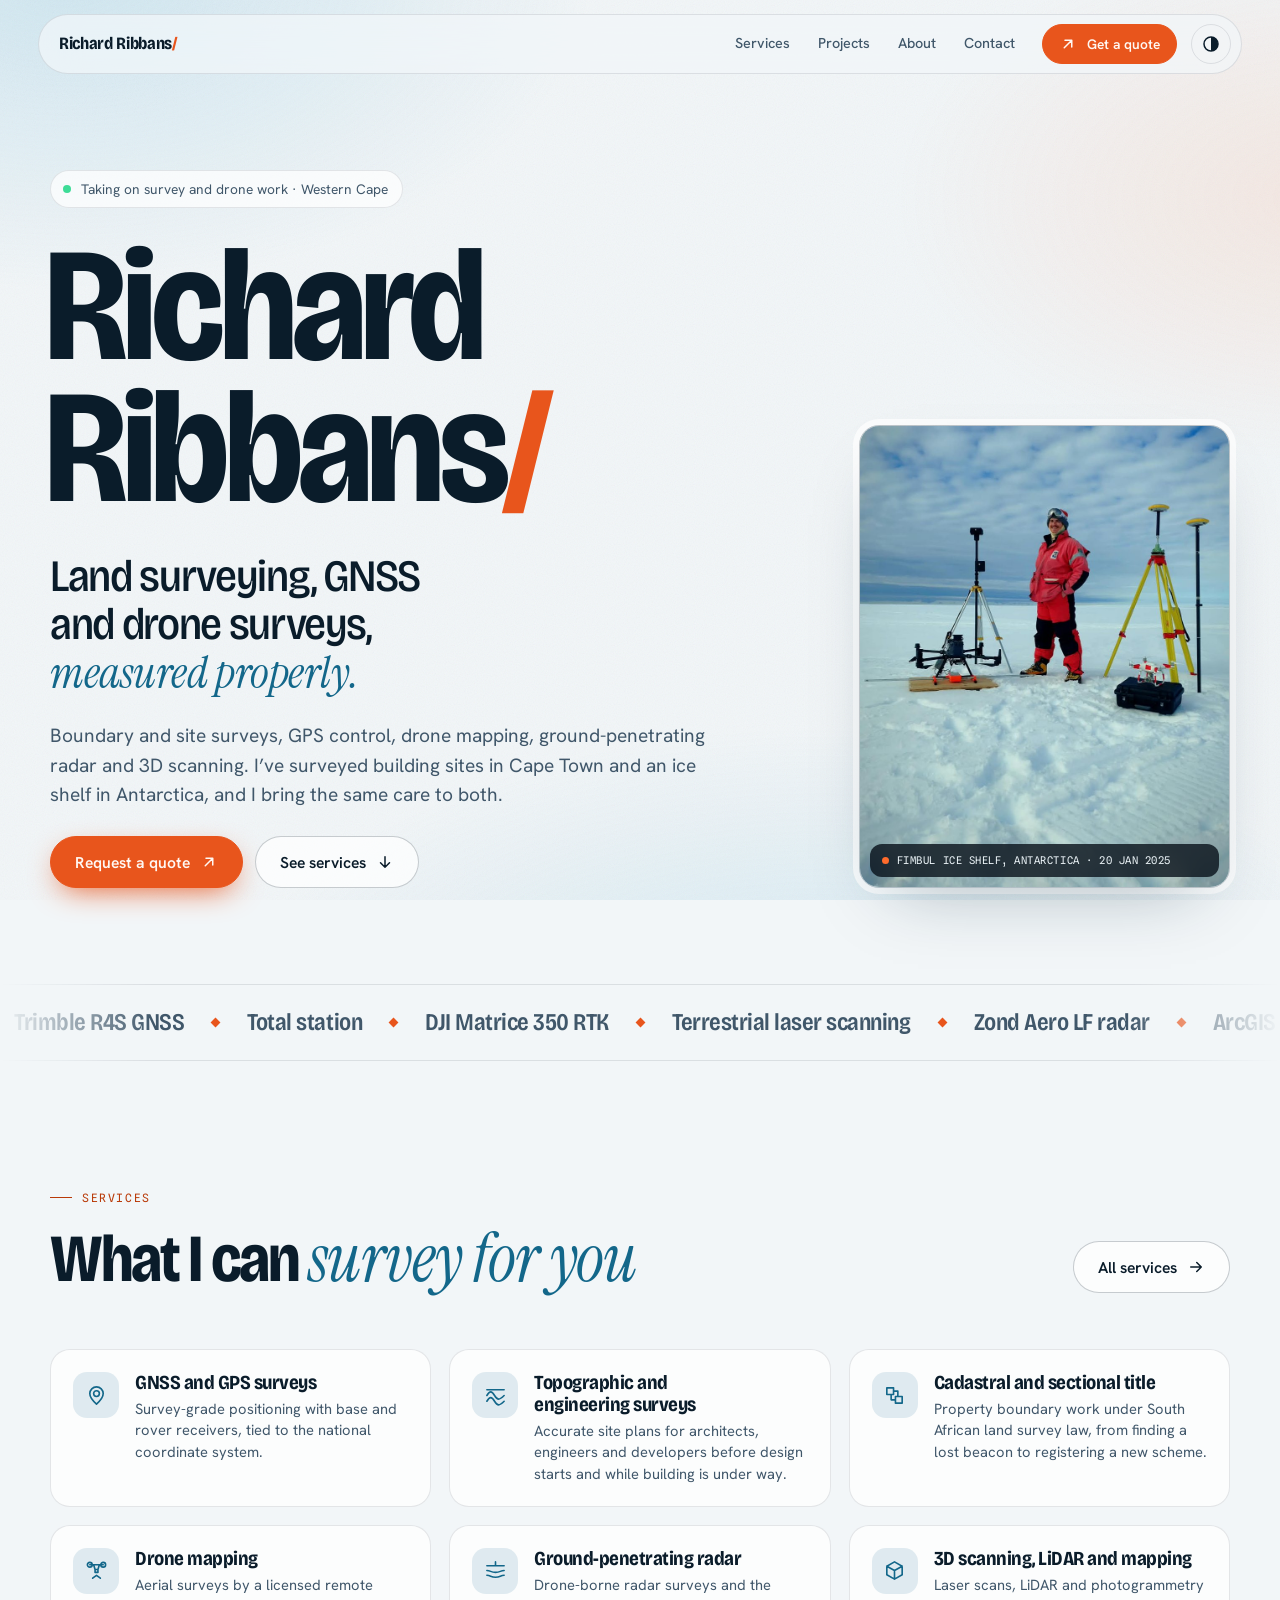
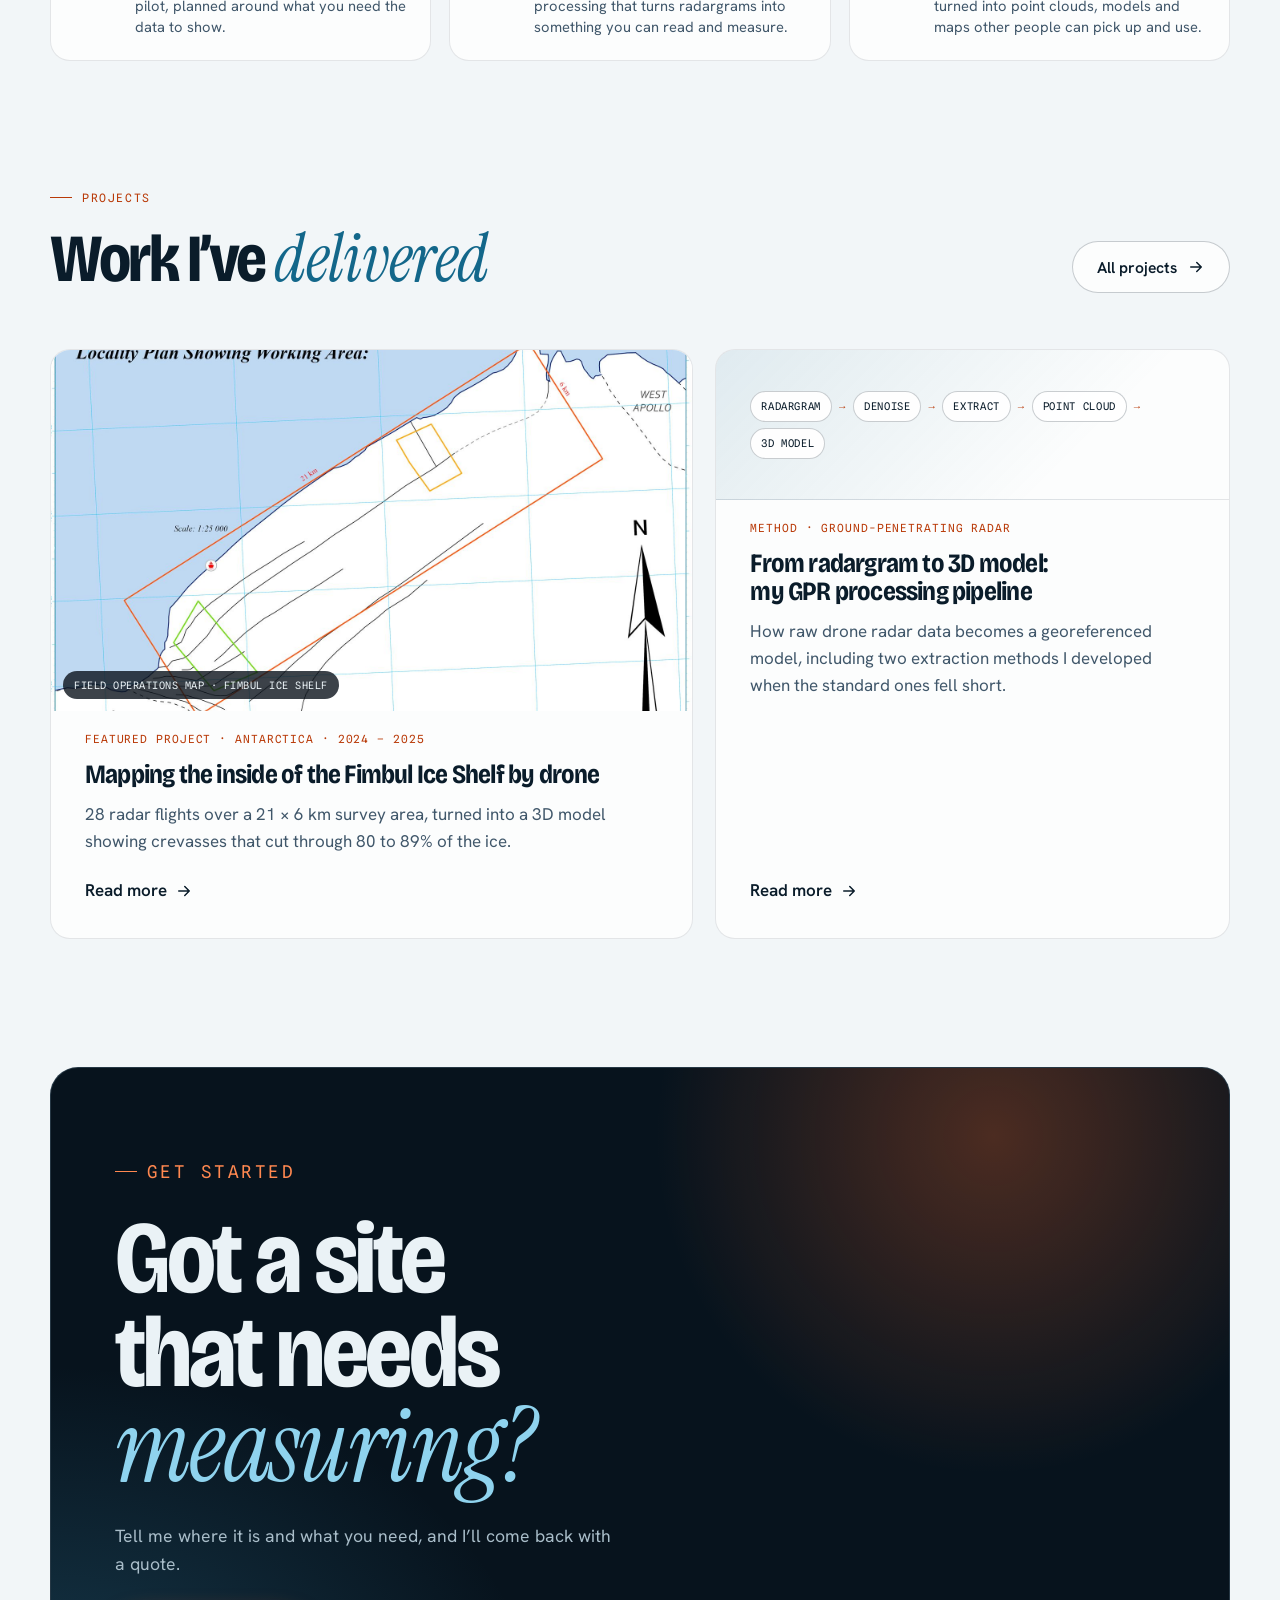
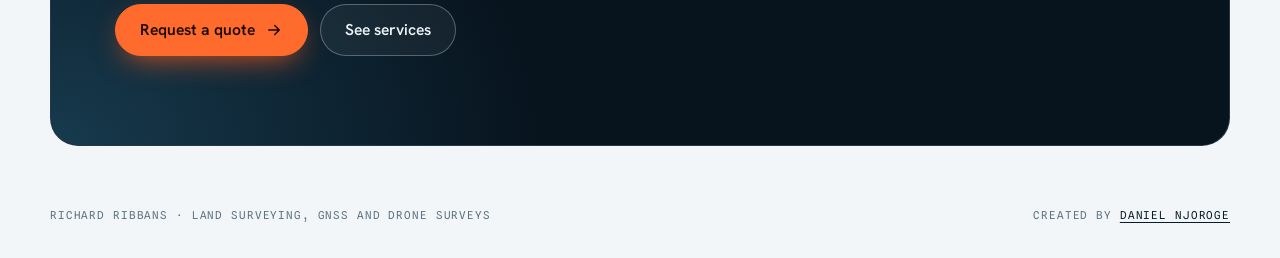
==== commit 2c573545: "Split the site into separate pages Home, Services, Projects, About and Contact are now their own pag" ====
--- a/index.html
+++ b/index.html
@@ -8,7 +8,7 @@
 <meta name="color-scheme" content="dark light">
 <meta name="theme-color" content="#060E16">
 <meta property="og:type" content="website">
-<meta property="og:title" content="Richard Ribbans · Land Surveying, GNSS &amp; Drone Surveys">
+<meta property="og:title" content="Richard Ribbans · Land Surveying, GNSS &amp; Drone Surveys · Western Cape">
 <meta property="og:description" content="Land surveying, GNSS surveys, drone mapping, ground-penetrating radar and 3D laser scanning in the Western Cape.">
 <meta property="og:image" content="assets/richard-fimbul-ice-shelf.jpg">
 <link rel="icon" href="data:image/svg+xml,%3Csvg xmlns='http://www.w3.org/2000/svg' viewBox='0 0 32 32'%3E%3Crect width='32' height='32' rx='8' fill='%23060E16'/%3E%3Cpath d='M5 21h22' stroke='%23EAF2F6' stroke-width='2'/%3E%3Cpath d='M11 27l3-13 3 13zM19 27l2-9 2 9z' fill='%23FF6B2C'/%3E%3C/svg%3E">
@@ -24,19 +24,21 @@
 <div class="atmo" aria-hidden="true"></div>
 <div class="progress" id="progress" aria-hidden="true"></div>
 
-<header class="head">
+<header class="head" id="head">
   <div class="head-in">
-    <a class="brand" href="#top">Richard Ribbans<b>/</b></a>
-    <nav class="nav" aria-label="Sections">
-      <a href="#services">Services</a>
-      <a href="#process">How it works</a>
-      <a href="#projects">Projects</a>
-      <a href="#about">About</a>
-      <a href="#contact">Contact</a>
+    <a class="brand" href="index.html">Richard Ribbans<b>/</b></a>
+    <nav class="nav" id="nav" aria-label="Site">
+      <a href="services.html">Services</a>
+      <a href="projects.html">Projects</a>
+      <a href="about.html">About</a>
+      <a href="contact.html">Contact</a>
     </nav>
-    <a class="btn btn-sm btn-quote" href="mailto:ricrib@hotmail.co.za?subject=Survey%20quote%20request&amp;body=Site%20location%3A%0AWhat%20needs%20surveying%3A%0AWhat%20you%20need%20back%20(plan%2C%20model%2C%20report)%3A%0ADeadline%3A%0A" aria-label="Request a quote by email">
+    <a class="btn btn-sm btn-quote" href="contact.html">
       <svg class="i-arrow" viewBox="0 0 24 24" fill="none" stroke="currentColor" stroke-width="2" stroke-linecap="round" stroke-linejoin="round" aria-hidden="true"><path d="M7 17L17 7M8 7h9v9"/></svg><span>Get a quote</span>
     </a>
+    <button class="menu" id="menu" type="button" aria-label="Menu" aria-expanded="false" aria-controls="nav">
+      <svg width="18" height="18" viewBox="0 0 18 18" fill="none" stroke="currentColor" stroke-width="1.8" stroke-linecap="round" aria-hidden="true"><path d="M3 5.5h12M3 9h12M3 12.5h12"/></svg>
+    </button>
     <button class="theme" id="theme" type="button" aria-label="Switch between light and dark">
       <svg width="18" height="18" viewBox="0 0 18 18" aria-hidden="true"><circle cx="9" cy="9" r="7" fill="none" stroke="currentColor" stroke-width="1.5"/><path d="M9 2a7 7 0 0 1 0 14z" fill="currentColor"/></svg>
     </button>
@@ -55,9 +57,9 @@
         <p class="hero-tag">Land surveying, GNSS and drone surveys, <em>measured properly.</em></p>
         <p class="lede">Boundary and site surveys, GPS control, drone mapping, ground-penetrating radar and 3D scanning. I’ve surveyed building sites in Cape Town and an ice shelf in Antarctica, and I bring the same care to both.</p>
         <div class="hero-cta">
-          <a class="btn btn-primary" data-magnet href="mailto:ricrib@hotmail.co.za?subject=Survey%20quote%20request&amp;body=Site%20location%3A%0AWhat%20needs%20surveying%3A%0AWhat%20you%20need%20back%20(plan%2C%20model%2C%20report)%3A%0ADeadline%3A%0A">Request a quote
+          <a class="btn btn-primary" data-magnet href="contact.html">Request a quote
             <svg class="i-arrow" viewBox="0 0 24 24" fill="none" stroke="currentColor" stroke-width="2" stroke-linecap="round" stroke-linejoin="round" aria-hidden="true"><path d="M7 17L17 7M8 7h9v9"/></svg></a>
-          <a class="btn" data-magnet href="#services">See services
+          <a class="btn" data-magnet href="services.html">See services
             <svg class="i-down" viewBox="0 0 24 24" fill="none" stroke="currentColor" stroke-width="2" stroke-linecap="round" stroke-linejoin="round" aria-hidden="true"><path d="M12 5v14M6 13l6 6 6-6"/></svg></a>
         </div>
       </div>
@@ -76,249 +78,64 @@
   </div>
 </section>
 
-<section class="sec" id="services" aria-labelledby="services-title">
+<section class="sec" aria-labelledby="home-services">
   <div class="wrap">
-    <div class="sec-head">
-      <p class="kicker" data-r>Services</p>
-      <h2 class="h2" id="services-title" data-r>What I can <em>survey for you</em></h2>
-      <p class="lede" data-r style="--i:1">One person to call for the fieldwork and the deliverable. Tell me what you need to know about your site and I’ll work out the right way to measure it.</p>
+    <div class="sec-top">
+      <div class="sec-head">
+        <p class="kicker" data-r>Services</p>
+        <h2 class="h2" id="home-services" data-r>What I can <em>survey for you</em></h2>
+      </div>
+      <a class="btn" data-magnet data-r href="services.html">All services <svg class="i-arrow" viewBox="0 0 24 24" fill="none" stroke="currentColor" stroke-width="2" stroke-linecap="round" stroke-linejoin="round" aria-hidden="true"><path d="M5 12h14M13 6l6 6-6 6"/></svg></a>
     </div>
-    <ul class="does six">
-      <li class="glass lift" data-r data-glow>
-        <span class="ico" aria-hidden="true"><svg viewBox="0 0 24 24" fill="none" stroke="currentColor" stroke-width="1.7" stroke-linecap="round" stroke-linejoin="round"><circle cx="12" cy="10" r="3"/><path d="M12 21s7-6.2 7-11a7 7 0 0 0-14 0c0 4.8 7 11 7 11z"/></svg></span>
-        <h3>GNSS and GPS surveys</h3>
-        <p>Survey-grade positioning with base and rover receivers, tied to the national coordinate system.</p>
-        <ul class="gets">
-          <li>Control networks and benchmarks</li>
-          <li>Ground control for drone and LiDAR flights</li>
-          <li>Setting out and as-built checks</li>
-        </ul>
-        <p class="kit">Trimble R4S · RTK and static</p>
-      </li>
-      <li class="glass lift" data-r data-glow style="--i:1">
-        <span class="ico" aria-hidden="true"><svg viewBox="0 0 24 24" fill="none" stroke="currentColor" stroke-width="1.7" stroke-linecap="round" stroke-linejoin="round"><path d="M3 18c3-5 5-5 8 0s5 5 10 0M3 12c3-5 5-5 8 0s5 5 10 0M3 6h18"/></svg></span>
-        <h3>Topographic and engineering surveys</h3>
-        <p>Accurate site plans for architects, engineers and developers before design starts and while building is under way.</p>
-        <ul class="gets">
-          <li>Contour and detail surveys</li>
-          <li>Site and building setting out</li>
-          <li>Volumes, levels and as-built plans</li>
-        </ul>
-        <p class="kit">GNSS · total station · CAD and GIS plans</p>
-      </li>
-      <li class="glass lift" data-r data-glow style="--i:2">
-        <span class="ico" aria-hidden="true"><svg viewBox="0 0 24 24" fill="none" stroke="currentColor" stroke-width="1.7" stroke-linecap="round" stroke-linejoin="round"><path d="M4 4h7v7H4zM13 13h7v7h-7zM11 7.500h4.500V13M13 16.500H8.500V11"/></svg></span>
-        <h3>Cadastral and sectional title</h3>
-        <p>Property boundary work under South African land survey law, from finding a lost beacon to registering a new scheme.</p>
-        <ul class="gets">
-          <li>Beacon relocation and boundary checks</li>
-          <li>Subdivisions, consolidations and servitudes</li>
-          <li>Sectional title plans</li>
-        </ul>
-        <p class="fine">I’m a registered candidate land surveyor. Cadastral work is done with, and signed off by, a registered Professional Land Surveyor.</p>
-      </li>
-      <li class="glass lift" data-r data-glow>
-        <span class="ico" aria-hidden="true"><svg viewBox="0 0 24 24" fill="none" stroke="currentColor" stroke-width="1.7" stroke-linecap="round" stroke-linejoin="round"><circle cx="5" cy="6" r="2.5"/><circle cx="19" cy="6" r="2.5"/><path d="M5 6h14M9 6l1.5 5h3L15 6M10.5 11v3h3v-3M8 20l4-3 4 3"/></svg></span>
-        <h3>Drone mapping</h3>
-        <p>Aerial surveys by a licensed remote pilot, planned around what you need the data to show.</p>
-        <ul class="gets">
-          <li>Orthophotos and elevation models</li>
-          <li>Stockpile and earthwork volumes</li>
-          <li>Progress and condition records</li>
-        </ul>
-        <p class="kit">DJI Matrice 350 RTK · Phantom 4 Pro · Pix4D · Metashape</p>
-      </li>
-      <li class="glass lift" data-r data-glow style="--i:1">
-        <span class="ico" aria-hidden="true"><svg viewBox="0 0 24 24" fill="none" stroke="currentColor" stroke-width="1.7" stroke-linecap="round" stroke-linejoin="round"><path d="M3 7h18M3 12c4 0 4 2 9 2s5-2 9-2M3 17c4 0 4 2 9 2s5-2 9-2M12 3v4"/></svg></span>
-        <h3>Ground-penetrating radar</h3>
-        <p>Drone-borne radar surveys and the processing that turns radargrams into something you can read and measure.</p>
-        <ul class="gets">
-          <li>Survey design and low-level radar flights</li>
-          <li>Noise reduction and feature extraction</li>
-          <li>Georeferenced subsurface models</li>
-        </ul>
-        <p class="kit">Zond Aero LF · my own processing pipeline</p>
-      </li>
-      <li class="glass lift" data-r data-glow style="--i:2">
-        <span class="ico" aria-hidden="true"><svg viewBox="0 0 24 24" fill="none" stroke="currentColor" stroke-width="1.7" stroke-linecap="round" stroke-linejoin="round"><path d="M12 3l8 4.500v9L12 21l-8-4.500v-9zM12 12l8-4.500M12 12L4 7.500M12 12v9"/></svg></span>
-        <h3>3D scanning, LiDAR and mapping</h3>
-        <p>Laser scans, LiDAR and photogrammetry turned into point clouds, models and maps other people can pick up and use.</p>
-        <ul class="gets">
-          <li>Building and structure scans</li>
-          <li>Point cloud registration and cleaning</li>
-          <li>GIS mapping and cartography</li>
-        </ul>
-        <p class="kit">Terrestrial laser scanner · CloudCompare · ArcGIS Pro · QGIS</p>
-      </li>
+    <ul class="tiles">
+      <li class="glass lift" data-r data-glow style="--i:0"><a href="services.html#svc-1"><span class="ico" aria-hidden="true"><svg viewBox="0 0 24 24" fill="none" stroke="currentColor" stroke-width="1.7" stroke-linecap="round" stroke-linejoin="round"><circle cx="12" cy="10" r="3"/><path d="M12 21s7-6.2 7-11a7 7 0 0 0-14 0c0 4.8 7 11 7 11z"/></svg></span><h3>GNSS and GPS surveys</h3><p>Survey-grade positioning with base and rover receivers, tied to the national coordinate system.</p></a></li>
+      <li class="glass lift" data-r data-glow style="--i:1"><a href="services.html#svc-2"><span class="ico" aria-hidden="true"><svg viewBox="0 0 24 24" fill="none" stroke="currentColor" stroke-width="1.7" stroke-linecap="round" stroke-linejoin="round"><path d="M3 18c3-5 5-5 8 0s5 5 10 0M3 12c3-5 5-5 8 0s5 5 10 0M3 6h18"/></svg></span><h3>Topographic and engineering surveys</h3><p>Accurate site plans for architects, engineers and developers before design starts and while building is under way.</p></a></li>
+      <li class="glass lift" data-r data-glow style="--i:2"><a href="services.html#svc-3"><span class="ico" aria-hidden="true"><svg viewBox="0 0 24 24" fill="none" stroke="currentColor" stroke-width="1.7" stroke-linecap="round" stroke-linejoin="round"><path d="M4 4h7v7H4zM13 13h7v7h-7zM11 7.500h4.500V13M13 16.500H8.500V11"/></svg></span><h3>Cadastral and sectional title</h3><p>Property boundary work under South African land survey law, from finding a lost beacon to registering a new scheme.</p></a></li>
+      <li class="glass lift" data-r data-glow style="--i:0"><a href="services.html#svc-4"><span class="ico" aria-hidden="true"><svg viewBox="0 0 24 24" fill="none" stroke="currentColor" stroke-width="1.7" stroke-linecap="round" stroke-linejoin="round"><circle cx="5" cy="6" r="2.5"/><circle cx="19" cy="6" r="2.5"/><path d="M5 6h14M9 6l1.5 5h3L15 6M10.5 11v3h3v-3M8 20l4-3 4 3"/></svg></span><h3>Drone mapping</h3><p>Aerial surveys by a licensed remote pilot, planned around what you need the data to show.</p></a></li>
+      <li class="glass lift" data-r data-glow style="--i:1"><a href="services.html#svc-5"><span class="ico" aria-hidden="true"><svg viewBox="0 0 24 24" fill="none" stroke="currentColor" stroke-width="1.7" stroke-linecap="round" stroke-linejoin="round"><path d="M3 7h18M3 12c4 0 4 2 9 2s5-2 9-2M3 17c4 0 4 2 9 2s5-2 9-2M12 3v4"/></svg></span><h3>Ground-penetrating radar</h3><p>Drone-borne radar surveys and the processing that turns radargrams into something you can read and measure.</p></a></li>
+      <li class="glass lift" data-r data-glow style="--i:2"><a href="services.html#svc-6"><span class="ico" aria-hidden="true"><svg viewBox="0 0 24 24" fill="none" stroke="currentColor" stroke-width="1.7" stroke-linecap="round" stroke-linejoin="round"><path d="M12 3l8 4.500v9L12 21l-8-4.500v-9zM12 12l8-4.500M12 12L4 7.500M12 12v9"/></svg></span><h3>3D scanning, LiDAR and mapping</h3><p>Laser scans, LiDAR and photogrammetry turned into point clouds, models and maps other people can pick up and use.</p></a></li>
     </ul>
   </div>
 </section>
 
-<section class="sec" id="process" aria-labelledby="process-title">
+<section class="sec" aria-labelledby="home-projects">
   <div class="wrap">
-    <div class="sec-head">
-      <p class="kicker" data-r>How it works</p>
-      <h2 class="h2" id="process-title" data-r>From first call <em>to final plan</em></h2>
+    <div class="sec-top">
+      <div class="sec-head">
+        <p class="kicker" data-r>Projects</p>
+        <h2 class="h2" id="home-projects" data-r>Work I’ve <em>delivered</em></h2>
+      </div>
+      <a class="btn" data-magnet data-r href="projects.html">All projects <svg class="i-arrow" viewBox="0 0 24 24" fill="none" stroke="currentColor" stroke-width="2" stroke-linecap="round" stroke-linejoin="round" aria-hidden="true"><path d="M5 12h14M13 6l6 6-6 6"/></svg></a>
     </div>
-    <ol class="run">
-      <li data-r><h3>Tell me about the site</h3><p>Where it is, what you need to know and when you need it. A sketch or an erf number is enough to start.</p></li>
-      <li data-r style="--i:1"><h3>Quote and plan</h3><p>I recommend the method that fits the job, whether that’s GNSS, a total station, a drone or a scanner, and send you a quote.</p></li>
-      <li data-r style="--i:2"><h3>Fieldwork</h3><p>I collect the data on site, check it before I leave and keep you posted if anything unexpected turns up.</p></li>
-      <li data-r style="--i:3"><h3>Deliverables</h3><p>You get plans, models or reports in the formats your architect, engineer or conveyancer asked for.</p></li>
-    </ol>
-  </div>
-</section>
-
-<section class="sec" id="projects" aria-labelledby="projects-title">
-  <div class="wrap">
-    <div class="sec-head">
-      <p class="kicker" data-r>Projects</p>
-      <h2 class="h2" id="projects-title" data-r>Work I’ve <em>delivered</em></h2>
-    </div>
-
-    <article class="feat" data-r>
-      <div class="feat-head">
-        <div>
-          <p class="mono" style="color:var(--flag)">Featured project · Antarctica · 2024 – 2025</p>
-          <h3>Mapping the inside of the Fimbul Ice Shelf by drone</h3>
-          <p class="lede">28 radar flights over a 21 × 6&nbsp;km survey area, turned into a 3D model showing crevasses that cut through 80 to 89% of the ice.</p>
-        </div>
-        <a class="btn btn-primary" data-magnet href="fimbul-ice-shelf.html">Read the full project
-          <svg class="i-arrow" viewBox="0 0 24 24" fill="none" stroke="currentColor" stroke-width="2" stroke-linecap="round" stroke-linejoin="round" aria-hidden="true"><path d="M5 12h14M13 6l6 6-6 6"/></svg></a>
-      </div>
-      <figure class="sheet" aria-labelledby="sheet-note">
-        <div class="sheet-bar">
-          <i class="dot" aria-hidden="true"></i>
-          <span class="mono">Fimbul Ice Shelf survey · January 2025</span>
-          <button class="btn btn-sm" id="replay" type="button">
-            <svg viewBox="0 0 24 24" fill="none" stroke="currentColor" stroke-width="2" stroke-linecap="round" stroke-linejoin="round" aria-hidden="true"><path d="M4 12a8 8 0 1 0 2.6-5.900M4 4v5h5"/></svg>Replay flight
-          </button>
-        </div>
-        <div class="panel" id="plan-panel">
-          <span class="panel-tag">Plan</span>
-          <svg id="plan" role="img" aria-label="Plan of the 21 by 6 kilometre survey area on the Fimbul Ice Shelf, showing the main transect, launch sites and two recorded flight tracks"></svg>
-          <div class="tip" id="tip" aria-hidden="true"></div>
-        </div>
-        <div class="legend" aria-hidden="true">
-          <span><svg viewBox="0 0 26 10"><rect x="1" y="1" width="24" height="8" rx="1" fill="none" stroke="var(--flag-fill)" stroke-width="1.5"/></svg>Survey area</span>
-          <span><svg viewBox="0 0 26 10"><path d="M0 5h26" stroke="var(--ink-2)" stroke-width="1.5" stroke-dasharray="4 3"/></svg>Main transect</span>
-          <span><svg viewBox="0 0 26 10"><path d="M13 1v8M9 5h8" stroke="var(--ink)" stroke-width="1.5"/></svg>Launch sites</span>
-          <span><svg viewBox="0 0 26 10"><path d="M0 5h26" stroke="var(--glacier)" stroke-width="2"/></svg>Flight tracks from the drone’s logs</span>
-        </div>
-        <div class="panel">
-          <span class="panel-tag">Section</span>
-          <svg id="section" tabindex="0" role="img" aria-label="Schematic cross-section of the ice shelf: radar layers under the surface and basal crevasses rising 80 to 89 percent of the way up from the base"></svg>
-        </div>
-        <div class="readout" aria-live="polite">
-          <span class="state" id="rd-state">Radar line ready</span>
-          <span id="rd-detail"></span>
-          <span class="hint" id="rd-hint" aria-hidden="true">Move across the section to fly the radar</span>
-        </div>
-      </figure>
-    </article>
-    <p class="sheet-note" id="sheet-note">Plan: launch sites and flight tracks are drawn from the drone’s own flight logs; point at them for dates. Section: a schematic of what the radar found under the surface, not to scale.</p>
-
-    <div class="more three">
-      <article class="card glass lift" data-r data-glow>
+    <div class="more">
+      <article class="card glass lift has-pic" data-r data-glow>
+        <figure class="pic"><img src="assets/fimbul-locality-plan.jpg" width="1600" height="1090" loading="lazy" alt="Locality plan of the survey area on the Fimbul Ice Shelf, showing the project area and mapped crevasses"><figcaption>Field operations map · Fimbul Ice Shelf</figcaption></figure>
+        <p class="meta">Featured project · Antarctica · 2024 – 2025</p>
+        <h3>Mapping the inside of the Fimbul Ice Shelf by drone</h3>
+        <p>28 radar flights over a 21 × 6&nbsp;km survey area, turned into a 3D model showing crevasses that cut through 80 to 89% of the ice.</p>
+        <a class="go" href="fimbul-ice-shelf.html">Read more <svg viewBox="0 0 24 24" fill="none" stroke="currentColor" stroke-width="2" stroke-linecap="round" stroke-linejoin="round" aria-hidden="true"><path d="M5 12h14M13 6l6 6-6 6"/></svg></a>
+      </article>
+      <article class="card glass lift" data-r data-glow style="--i:1">
         <div class="miniflow" aria-hidden="true"><span>Radargram</span><span>→</span><span>Denoise</span><span>→</span><span>Extract</span><span>→</span><span>Point cloud</span><span>→</span><span>3D model</span></div>
         <p class="meta">Method · Ground-penetrating radar</p>
         <h3>From radargram to 3D model: my GPR processing pipeline</h3>
         <p>How raw drone radar data becomes a georeferenced model, including two extraction methods I developed when the standard ones fell short.</p>
         <a class="go" href="gpr-processing-pipeline.html">Read more <svg viewBox="0 0 24 24" fill="none" stroke="currentColor" stroke-width="2" stroke-linecap="round" stroke-linejoin="round" aria-hidden="true"><path d="M5 12h14M13 6l6 6-6 6"/></svg></a>
       </article>
-      <article class="card glass lift has-pic" data-r data-glow style="--i:1">
-        <figure class="pic"><img src="assets/gnss-base-station.jpg" width="1100" height="784" loading="lazy" alt="GNSS base station on a yellow survey tripod set up over a marked point, overlooking the sea on the Cape coast"><figcaption>GNSS base station on the Cape coast · July&nbsp;2023</figcaption></figure>
-        <p class="meta">LiDAR · Cape Town · 2023</p>
-        <h3>Mapping Cape Town’s coastline above and below the waterline</h3>
-        <p>Terrestrial and hydrographic LiDAR fused into one continuous surface, so the shoreline is mapped without a gap at the water’s edge.</p>
-      </article>
-      <article class="card glass lift" data-r data-glow style="--i:2">
-        <div class="miniflow" aria-hidden="true"><span>Scan</span><span>→</span><span>Register</span><span>→</span><span>Deliver</span></div>
-        <p class="meta">Laser scanning · Cape Town · 2020 – 2021</p>
-        <h3>3D scanning buildings for survey firms</h3>
-        <p>Scanned a building for a Horts Geo-Solutions client, and worked the 3D scanner and total station on a Lloyd &amp; Hill Inc. project.</p>
-      </article>
     </div>
   </div>
 </section>
 
-<section class="sec" id="about" aria-labelledby="about-title">
-  <div class="wrap">
-    <div class="sec-head">
-      <p class="kicker" data-r>About</p>
-      <h2 class="h2" id="about-title" data-r>Registered, licensed, <em>qualified</em></h2>
-    </div>
-    <div class="about">
-      <div class="about-copy" data-r>
-        <p>I’m Richard, a geomatics engineer based in Raithby in the Western Cape. I trained as a land surveyor at the University of Cape Town, made the Dean’s Merit List three years running, and stayed on for a master’s in geomatics.</p>
-        <p>That master’s took me to Antarctica, where I planned and flew a drone radar survey of the Fimbul Ice Shelf and built the processing to go with it. I like jobs where the data has to be collected first, and collected properly.</p>
-        <div class="facts">
-          <div><b><span data-count="28">28</span></b><span>survey flights as pilot in command in Antarctica</span></div>
-          <div><b>1 of 10</b><span>volunteers picked from 98 for the FIG Congress 2026</span></div>
-          <div><b><span data-count="91">91</span>%</b><span>for Surveying 3 at UCT</span></div>
-          <div><b>3×</b><span>Dean’s Merit List, 2021 to 2023</span></div>
-        </div>
-        <div class="hero-cta">
-          <a class="btn" data-magnet href="assets/Richard-Ribbans-CV.pdf" download="Richard-Ribbans-CV.pdf">Download CV
-            <svg class="i-down" viewBox="0 0 24 24" fill="none" stroke="currentColor" stroke-width="2" stroke-linecap="round" stroke-linejoin="round" aria-hidden="true"><path d="M12 4v11M7 11l5 5 5-5M5 20h14"/></svg></a>
-          <a class="btn" data-magnet href="https://www.linkedin.com/in/richard-ribbans-9211b8159" target="_blank" rel="noopener">LinkedIn
-            <svg class="i-arrow" viewBox="0 0 24 24" fill="none" stroke="currentColor" stroke-width="2" stroke-linecap="round" stroke-linejoin="round" aria-hidden="true"><path d="M7 17L17 7M8 7h9v9"/></svg></a>
-        </div>
-      </div>
-      <div class="cred glass" data-r data-glow style="--i:1">
-        <h3 class="col-h">Registrations and qualifications</h3>
-        <ul class="reg">
-          <li>
-            <h3>Candidate Geomatics Practitioner: Land Survey Professional</h3>
-            <p>South African Geomatics Council · In training · since June 2024</p>
-            <span class="no">Reg. no. CGPrLS 0981</span>
-          </li>
-          <li>
-            <h3>Remote Pilot Certificate</h3>
-            <p>South African Civil Aviation Authority · Multirotor, VLOS · August 2024</p>
-          </li>
-          <li>
-            <h3>MSc in Engineering, specialising in Geomatics</h3>
-            <p>University of Cape Town · 2024 – 2025</p>
-          </li>
-          <li>
-            <h3>BSc (Hons) Geomatics</h3>
-            <p>University of Cape Town · 2019 – 2023</p>
-          </li>
-        </ul>
-        <h3 class="col-h gap">Software</h3>
-        <ul class="tools">
-          <li>ArcGIS Pro</li><li>QGIS</li><li>Pix4D</li><li>Agisoft Metashape</li><li>CloudCompare</li>
-        </ul>
-      </div>
-    </div>
-
-    <figure class="quote glass" data-r data-glow>
-      <blockquote>Professionalism, reliability, and a strong work ethic</blockquote>
-      <figcaption>From Richard’s reference letter, FIG2026 Local Organising Committee, June 2026</figcaption>
-    </figure>
-  </div>
-</section>
-
-<section class="contact" id="contact" aria-labelledby="contact-title">
+<section class="contact" aria-labelledby="cta-title">
   <div class="wrap">
     <div class="contact-in" data-r data-glow>
-      <p class="kicker">Contact</p>
-      <h2 id="contact-title">Got a site that needs <em>measuring?</em></h2>
-      <p>Email me with these three things and I’ll come back with a quote or a few questions.</p>
-      <ul class="brief">
-        <li>Where the site is (an address or erf number)</li>
-        <li>What you need: a boundary, a site plan, a drone survey, a scan</li>
-        <li>When you need it by</li>
-      </ul>
+      <p class="kicker">Get started</p>
+      <h2 id="cta-title">Got a site that needs <em>measuring?</em></h2>
+      <p>Tell me where it is and what you need, and I’ll come back with a quote.</p>
       <div class="mailrow">
-        <a class="btn btn-primary" data-magnet href="mailto:ricrib@hotmail.co.za?subject=Survey%20quote%20request&amp;body=Site%20location%3A%0AWhat%20needs%20surveying%3A%0AWhat%20you%20need%20back%20(plan%2C%20model%2C%20report)%3A%0ADeadline%3A%0A">Request a quote
-          <svg class="i-arrow" viewBox="0 0 24 24" fill="none" stroke="currentColor" stroke-width="2" stroke-linecap="round" stroke-linejoin="round" aria-hidden="true"><path d="M7 17L17 7M8 7h9v9"/></svg></a>
-        <button class="btn" id="copy" type="button" data-email="ricrib@hotmail.co.za"><span id="copy-label" aria-live="polite">Copy email</span></button>
-        <a class="btn" data-magnet href="https://www.linkedin.com/in/richard-ribbans-9211b8159" target="_blank" rel="noopener">LinkedIn
-          <svg class="i-arrow" viewBox="0 0 24 24" fill="none" stroke="currentColor" stroke-width="2" stroke-linecap="round" stroke-linejoin="round" aria-hidden="true"><path d="M7 17L17 7M8 7h9v9"/></svg></a>
+        <a class="btn btn-primary" data-magnet href="contact.html">Request a quote <svg class="i-arrow" viewBox="0 0 24 24" fill="none" stroke="currentColor" stroke-width="2" stroke-linecap="round" stroke-linejoin="round" aria-hidden="true"><path d="M5 12h14M13 6l6 6-6 6"/></svg></a>
+        <a class="btn" data-magnet href="services.html">See services</a>
       </div>
-      <p style="color:#7C93A2;font-size:.95rem">ricrib@hotmail.co.za · Raithby, Western Cape</p>
     </div>
   </div>
 </section>
--- a/assets/site.css
+++ b/assets/site.css
@@ -485,3 +485,30 @@
 .art-end{max-width:1000px;margin:clamp(56px,8vw,96px) auto 0;display:grid;grid-template-columns:1fr 1fr;gap:clamp(14px,2vw,22px)}
 .art-end .card h3{font-size:1.5rem}
 @media (max-width:760px){.art-end{grid-template-columns:1fr}}
+
+/* ===== Multi-page ===== */
+.head-in{position:relative}
+.menu{display:none;width:40px;height:40px;place-items:center;border:1px solid var(--stroke);border-radius:50%;background:transparent;cursor:pointer;flex:none;touch-action:manipulation}
+.menu:hover{border-color:var(--ink)}
+@media (max-width:900px){
+  .menu{display:grid}
+  .nav{position:absolute;top:calc(100% + 10px);left:0;right:0;margin:0;flex-direction:column;gap:2px;padding:10px;border-radius:22px;background:var(--bg-2);border:1px solid var(--stroke-2);box-shadow:var(--shadow)}
+  .head.open .nav{display:flex}
+  .nav a{padding:14px 16px;font-size:1.02rem}
+}
+.page-hero{padding-bottom:0}
+.page-hero .kicker{margin-bottom:4px}
+.sec.tight{padding-top:clamp(36px,5vw,64px)}
+.contact.page{margin-top:clamp(108px,13vw,150px)}
+.contact.page h1{font-family:var(--f-display);font-stretch:88%;font-weight:700;font-size:clamp(2.7rem,8vw,6.6rem);line-height:.92;letter-spacing:-.03em;max-width:12ch;margin:0}
+.contact.page h1 em{font-family:var(--f-serif);font-style:italic;font-weight:400;letter-spacing:-.02em;color:#8FD3EE}
+.tiles{display:grid;grid-template-columns:repeat(3,1fr);gap:clamp(12px,1.6vw,18px)}
+.tiles li{padding:0}
+.tiles a{display:grid;grid-template-columns:auto 1fr;gap:4px 16px;align-content:start;height:100%;padding:22px;text-decoration:none}
+.tiles .ico{grid-row:1/3;width:46px;height:46px;border-radius:14px;display:grid;place-items:center;background:var(--glacier-dim);color:var(--glacier)}
+.tiles .ico svg{width:23px;height:23px}
+.tiles h3{font-family:var(--f-display);font-stretch:85%;font-weight:700;font-size:1.24rem;line-height:1.1;letter-spacing:-.025em;align-self:end}
+.tiles p{font-size:.92rem;line-height:1.45;color:var(--ink-2)}
+.tiles li:hover h3{color:var(--flag)}
+@media (max-width:980px){.tiles{grid-template-columns:1fr 1fr}}
+@media (max-width:640px){.tiles{grid-template-columns:1fr}}
